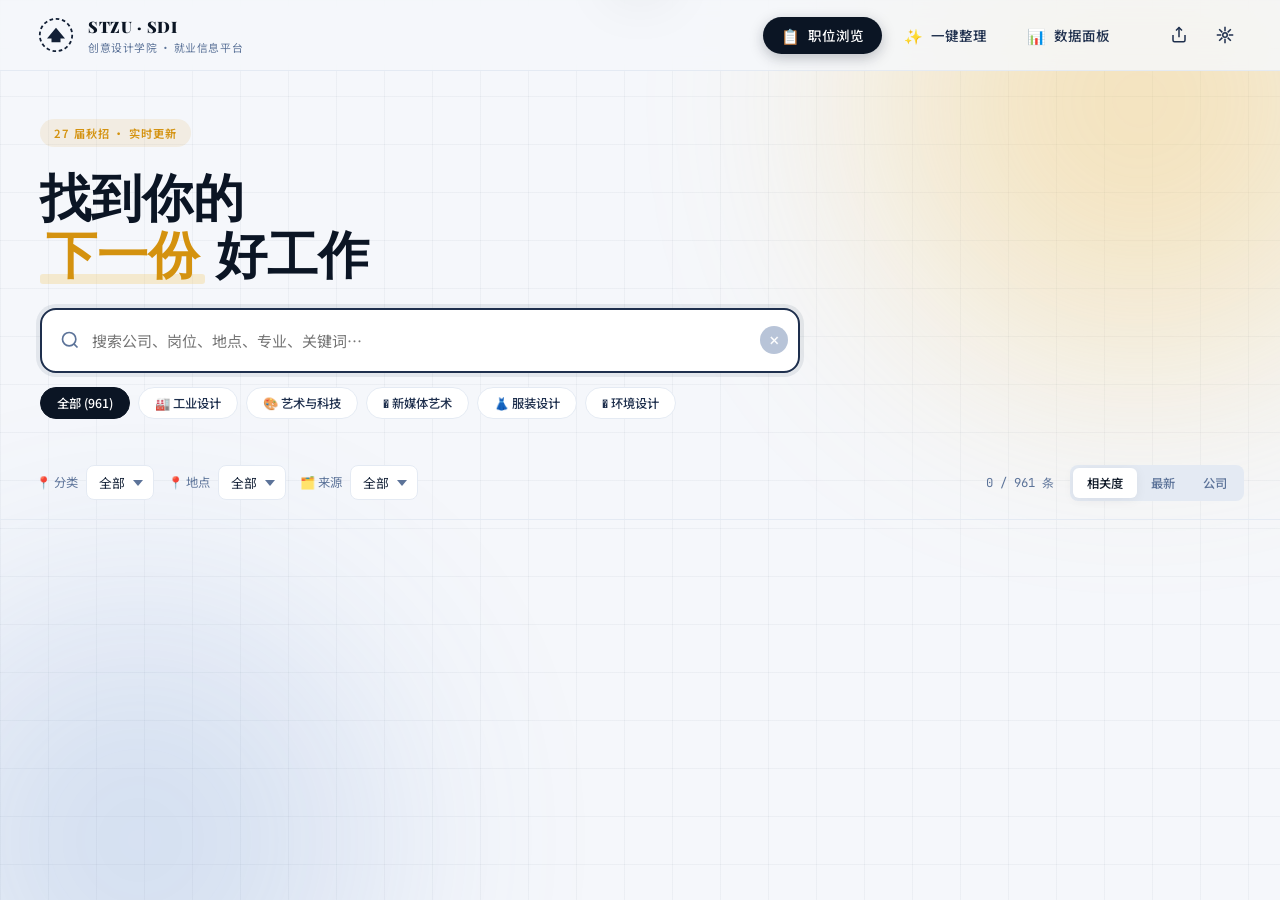
==== index.html @ 51678419 "Deploy student version" ====
<!DOCTYPE html>
<html lang="zh-CN">
<head>
  <meta charset="UTF-8" />
  <meta name="viewport" content="width=device-width, initial-scale=1.0" />
  <title>STZU-SDI 就业信息平台 - 同学版</title>
  <link rel="preconnect" href="https://fonts.googleapis.com">
  <link rel="preconnect" href="https://fonts.gstatic.com" crossorigin>
  <link href="https://fonts.googleapis.com/css2?family=Noto+Sans+SC:wght@300;400;500;700;900&family=JetBrains+Mono:wght@400;600&family=Playfair+Display:wght@700;900&display=swap" rel="stylesheet">
  <style>/* ============================================================
   STZU-SDI 就业信息平台
   Aesthetic: Academic Deep Blue + Amber Accent · Editorial Grid
   ============================================================ */

:root {
  /* 主色板 */
  --ink-900: #0B1524;     /* 深夜蓝 */
  --ink-800: #132036;
  --ink-700: #1E2F4D;
  --ink-600: #2A4066;
  --ink-400: #5C7399;
  --ink-300: #8A9BB8;
  --ink-200: #B8C4D8;
  --ink-100: #E4EAF3;
  --paper: #F5F7FB;       /* 底纸 */
  --paper-2: #FFFFFF;
  --amber-500: #D4920F;   /* 琥珀金 */
  --amber-400: #E5A41C;
  --amber-300: #F2BE4A;
  --amber-bg: rgba(212, 146, 15, 0.1);
  --accent-green: #2F8F5E;
  --accent-pink: #C95C7A;
  --accent-blue: #3D72C4;
  --danger: #C0392B;

  /* 功能色 */
  --text: var(--ink-900);
  --text-2: var(--ink-700);
  --text-3: var(--ink-400);
  --border: var(--ink-100);
  --shadow-soft: 0 2px 12px rgba(11, 21, 36, 0.06);
  --shadow-md: 0 8px 30px rgba(11, 21, 36, 0.12);
  --shadow-lg: 0 20px 60px rgba(11, 21, 36, 0.18);
  --radius-sm: 6px;
  --radius: 10px;
  --radius-lg: 16px;

  /* 字体 */
  --font-display: 'Playfair Display', 'Noto Serif SC', serif;
  --font-body: 'Noto Sans SC', -apple-system, 'PingFang SC', sans-serif;
  --font-mono: 'JetBrains Mono', 'SF Mono', Consolas, monospace;

  --ease: cubic-bezier(0.22, 1, 0.36, 1);
}

* { box-sizing: border-box; margin: 0; padding: 0; }

html { font-size: 15px; }
body {
  font-family: var(--font-body);
  color: var(--text);
  background: var(--paper);
  line-height: 1.6;
  -webkit-font-smoothing: antialiased;
  min-height: 100vh;
  overflow-x: hidden;
}

a { color: var(--accent-blue); text-decoration: none; }
a:hover { text-decoration: underline; }
button { font-family: inherit; cursor: pointer; border: none; background: none; color: inherit; }
input, select, textarea { font-family: inherit; font-size: inherit; outline: none; }

/* ========== 背景装饰 ========== */
.bg-decor {
  position: fixed; inset: 0; z-index: -1; pointer-events: none;
  overflow: hidden;
}
.bg-grid {
  position: absolute; inset: 0;
  background-image:
    linear-gradient(rgba(20, 40, 70, 0.04) 1px, transparent 1px),
    linear-gradient(90deg, rgba(20, 40, 70, 0.04) 1px, transparent 1px);
  background-size: 48px 48px;
}
.bg-glow {
  position: absolute; border-radius: 50%; filter: blur(120px); opacity: 0.35;
}
.glow-1 { width: 520px; height: 520px; background: var(--amber-300); top: -160px; right: -120px; }
.glow-2 { width: 480px; height: 480px; background: var(--accent-blue); bottom: -180px; left: -100px; opacity: 0.18; }

/* ========== 顶栏 ========== */
.topbar {
  position: sticky; top: 0; z-index: 40;
  display: flex; align-items: center; gap: 32px;
  padding: 14px 36px;
  background: rgba(245, 247, 251, 0.85);
  backdrop-filter: blur(14px) saturate(1.3);
  -webkit-backdrop-filter: blur(14px) saturate(1.3);
  border-bottom: 1px solid var(--border);
}
.brand { display: flex; align-items: center; gap: 12px; }
.brand-mark {
  width: 40px; height: 40px;
  display: grid; place-items: center;
  color: var(--ink-800);
}
.brand-title {
  font-family: var(--font-display);
  font-size: 1.05rem; font-weight: 900; letter-spacing: 0.5px;
  color: var(--ink-900);
}
.brand-sub {
  font-size: 0.72rem; font-weight: 400; color: var(--ink-400);
  letter-spacing: 0.05em;
}
.tabs { display: flex; gap: 4px; margin-left: auto; }
.tab {
  display: flex; align-items: center; gap: 8px;
  padding: 8px 18px; border-radius: 100px;
  font-size: 0.9rem; font-weight: 500; color: var(--ink-700);
  transition: all 0.2s var(--ease);
}
.tab:hover { background: rgba(20, 40, 70, 0.06); color: var(--ink-900); }
.tab.active {
  background: var(--ink-900); color: #fff;
  box-shadow: 0 4px 14px rgba(11, 21, 36, 0.25);
}
.tab-ico { font-size: 1rem; }

.topbar-right { display: flex; gap: 8px; }
.icon-btn {
  width: 38px; height: 38px; display: grid; place-items: center;
  border-radius: 10px; color: var(--ink-700);
  transition: all 0.2s var(--ease);
}
.icon-btn:hover { background: rgba(20, 40, 70, 0.08); color: var(--ink-900); }

/* ========== Views ========== */
.view { display: none; animation: fadeIn 0.4s var(--ease); }
.view.active { display: block; }
@keyframes fadeIn { from { opacity: 0; transform: translateY(8px); } to { opacity: 1; transform: none; } }

/* ========== Hero ========== */
.hero { padding: 48px 36px 28px; }
.hero-inner { max-width: 1200px; margin: 0 auto; }
.hero-tag {
  display: inline-block; padding: 5px 14px;
  background: var(--amber-bg); color: var(--amber-500);
  border-radius: 100px; font-size: 0.75rem; font-weight: 600;
  letter-spacing: 0.08em; text-transform: uppercase;
  margin-bottom: 20px;
}
.hero-title {
  font-family: var(--font-display);
  font-size: clamp(2rem, 5vw, 3.4rem);
  font-weight: 900; line-height: 1.1;
  color: var(--ink-900);
  margin-bottom: 28px;
}
.hero-accent {
  color: var(--amber-500);
  position: relative;
  padding: 0 6px;
}
.hero-accent::after {
  content: ''; position: absolute; left: 0; right: 0; bottom: 2px; height: 10px;
  background: var(--amber-300); opacity: 0.25; z-index: -1; border-radius: 3px;
}

/* 搜索框 */
.search-box { max-width: 760px; }
.search-input {
  display: flex; align-items: center; gap: 12px;
  background: #fff; border: 2px solid var(--border);
  border-radius: var(--radius-lg);
  padding: 6px 10px 6px 18px;
  box-shadow: var(--shadow-soft);
  transition: border-color 0.2s var(--ease), box-shadow 0.2s var(--ease);
}
.search-input:focus-within {
  border-color: var(--ink-700);
  box-shadow: 0 0 0 4px rgba(20, 40, 70, 0.08);
}
.search-input input {
  flex: 1; border: none; padding: 14px 0;
  font-size: 1rem; background: transparent;
}
.search-ico { color: var(--ink-400); flex-shrink: 0; }
.search-clear {
  width: 28px; height: 28px; border-radius: 50%;
  background: var(--ink-200); color: #fff;
  display: grid; place-items: center; font-size: 0.75rem;
  transition: background 0.2s;
}
.search-clear:hover { background: var(--ink-400); }

.chips { display: flex; flex-wrap: wrap; gap: 8px; margin-top: 14px; }
.chip {
  padding: 6px 16px; border-radius: 100px;
  background: #fff; border: 1px solid var(--border);
  font-size: 0.82rem; color: var(--ink-700); font-weight: 500;
  transition: all 0.2s var(--ease);
}
.chip:hover { border-color: var(--ink-400); color: var(--ink-900); }
.chip.active {
  background: var(--ink-900); color: #fff; border-color: var(--ink-900);
}

/* ========== Toolbar ========== */
.toolbar {
  display: flex; align-items: center; gap: 24px;
  padding: 18px 36px;
  max-width: 1400px; margin: 0 auto;
  border-bottom: 1px solid var(--border);
}
.filters { display: flex; gap: 14px; flex-wrap: wrap; }
.filter-item { display: flex; align-items: center; gap: 8px; }
.filter-label { font-size: 0.82rem; color: var(--ink-400); }
.filter-item select {
  padding: 7px 28px 7px 12px;
  border: 1px solid var(--border); border-radius: 8px;
  background: #fff; font-size: 0.85rem; color: var(--ink-800);
  appearance: none; -webkit-appearance: none;
  background-image: url("data:image/svg+xml;charset=UTF-8,%3csvg xmlns='http://www.w3.org/2000/svg' width='10' height='6'%3e%3cpath d='M0 0l5 6 5-6z' fill='%235C7399'/%3e%3c/svg%3e");
  background-repeat: no-repeat; background-position: right 10px center;
}
.toolbar-right { display: flex; align-items: center; gap: 16px; margin-left: auto; }
.result-meta { font-size: 0.82rem; color: var(--ink-400); font-family: var(--font-mono); }
.sort-group { display: flex; background: var(--ink-100); border-radius: 8px; padding: 3px; }
.sort-btn {
  padding: 6px 14px; border-radius: 6px;
  font-size: 0.82rem; color: var(--ink-400);
  font-weight: 500; transition: all 0.2s;
}
.sort-btn.active { background: #fff; color: var(--ink-900); box-shadow: var(--shadow-soft); }
.btn-add {
  padding: 8px 18px; border-radius: 8px;
  background: var(--ink-900); color: #fff; font-size: 0.85rem; font-weight: 600;
  transition: transform 0.2s, box-shadow 0.2s;
}
.btn-add:hover { transform: translateY(-1px); box-shadow: 0 6px 16px rgba(11, 21, 36, 0.25); }

/* ========== Job List ========== */
.list-wrap {
  max-width: 1400px; margin: 0 auto;
  padding: 16px 36px 60px;
}

.job-grid {
  display: grid; gap: 14px;
}

.job-card {
  background: #fff; border: 1px solid var(--border);
  border-radius: var(--radius);
  padding: 20px 22px;
  transition: all 0.25s var(--ease);
  position: relative; overflow: hidden;
  cursor: pointer;
}
.job-card:hover {
  transform: translateY(-2px);
  border-color: var(--ink-700);
  box-shadow: var(--shadow-md);
}
.job-card.highlight {
  background: linear-gradient(120deg, var(--amber-bg) 0%, #fff 40%);
}
.job-card::before {
  content: ''; position: absolute; left: 0; top: 0; bottom: 0; width: 4px;
  background: var(--ink-900); transform: scaleY(0);
  transition: transform 0.25s var(--ease);
}
.job-card:hover::before { transform: scaleY(1); }

.job-head {
  display: flex; align-items: flex-start; gap: 14px;
  margin-bottom: 10px;
}
.job-company {
  font-family: var(--font-display); font-size: 1.1rem; font-weight: 700;
  color: var(--ink-900); line-height: 1.25;
}
.job-salary {
  margin-left: auto; flex-shrink: 0;
  font-family: var(--font-mono); font-size: 0.85rem; font-weight: 600;
  color: var(--amber-500); white-space: nowrap;
}
.job-tags {
  display: flex; flex-wrap: wrap; gap: 6px;
}
.tag {
  font-size: 0.72rem; font-weight: 500;
  padding: 3px 10px; border-radius: 100px;
  background: var(--ink-100); color: var(--ink-600);
  letter-spacing: 0.02em;
}
.tag.cat { background: var(--amber-bg); color: var(--amber-500); }
.tag.loc { background: rgba(61, 114, 196, 0.1); color: var(--accent-blue); }
.tag.src { background: rgba(47, 143, 94, 0.1); color: var(--accent-green); }
.tag.urgent { background: rgba(192, 57, 43, 0.1); color: var(--danger); }
.tag.major { background: #fff; color: var(--amber-500); border: 1px dashed var(--amber-500); font-weight: 600; }

.job-meta {
  margin-top: 12px; padding-top: 12px;
  border-top: 1px dashed var(--border);
  display: flex; gap: 16px; flex-wrap: wrap;
  font-size: 0.78rem; color: var(--ink-400);
}
.job-meta span { display: flex; align-items: center; gap: 4px; }
.job-summary {
  margin-top: 10px;
  font-size: 0.85rem; color: var(--ink-700);
  display: -webkit-box; -webkit-line-clamp: 2; -webkit-box-orient: vertical;
  overflow: hidden;
}

/* 空状态 */
.empty {
  text-align: center; padding: 80px 20px;
  color: var(--ink-400);
}
.empty-ico { font-size: 3rem; margin-bottom: 16px; }
.empty h3 { color: var(--ink-700); margin-bottom: 8px; font-weight: 600; }

/* ========== Detail Modal（居中大弹窗） ========== */
.drawer { position: fixed; inset: 0; z-index: 60; display: none; align-items: center; justify-content: center; padding: 3vh 3vw; }
.drawer.open { display: flex; animation: fadeIn 0.2s var(--ease); }
.drawer-backdrop {
  position: absolute; inset: 0;
  background: rgba(11, 21, 36, 0.5);
  backdrop-filter: blur(5px);
}
.drawer-panel {
  position: relative;
  width: min(880px, 94vw); max-height: 88vh;
  background: #fff; border-radius: 20px;
  box-shadow: 0 30px 80px rgba(11, 21, 36, 0.35);
  display: flex; flex-direction: column; overflow: hidden;
  animation: popIn 0.28s var(--ease);
}
@keyframes popIn { from { opacity: 0; transform: translateY(16px) scale(0.97); } to { opacity: 1; transform: none; } }
.drawer-close {
  position: absolute; top: 14px; right: 14px; z-index: 5;
  width: 36px; height: 36px; border-radius: 50%;
  background: var(--ink-100); color: var(--ink-700);
  display: grid; place-items: center;
  transition: all 0.2s var(--ease);
}
.drawer-close:hover { background: var(--ink-200); color: var(--ink-900); transform: rotate(90deg); }

#detailContent { flex: 1; overflow-y: auto; padding: 36px 48px 40px; }
.detail-company {
  font-family: var(--font-display); font-size: 2rem; font-weight: 900;
  color: var(--ink-900); margin-bottom: 4px; line-height: 1.2;
}
.detail-position { font-size: 1.15rem; color: var(--ink-700); margin-bottom: 20px; font-weight: 500; }
.detail-badges { display: flex; flex-wrap: wrap; gap: 6px; margin-bottom: 28px; }
.detail-grid { display: grid; grid-template-columns: 1fr 1fr; gap: 0 40px; }
.detail-section { margin-bottom: 22px; }
.detail-section.wide { grid-column: 1 / -1; }
.detail-section h4 {
  font-size: 0.72rem; font-weight: 600; color: var(--ink-400);
  text-transform: uppercase; letter-spacing: 0.1em;
  margin-bottom: 8px; padding-bottom: 4px;
  border-bottom: 1px solid var(--border);
}
.detail-section p, .detail-section li {
  font-size: 0.92rem; color: var(--ink-800); line-height: 1.7;
}
.detail-section ul { padding-left: 18px; }
.detail-link {
  display: block; padding: 12px 16px;
  background: var(--amber-bg); color: var(--amber-500);
  border-radius: 8px; font-family: var(--font-mono); font-size: 0.82rem;
  word-break: break-all;
}
.detail-link:hover { text-decoration: none; }

/* ========== Classify View ========== */
.classify-layout {
  max-width: 1400px; margin: 0 auto;
  padding: 48px 36px 60px;
  display: grid; grid-template-columns: 1fr 1fr; gap: 40px;
}
.section-head { margin-bottom: 28px; }
.section-head h2 {
  font-family: var(--font-display); font-size: 1.6rem; font-weight: 900;
  color: var(--ink-900); margin-bottom: 6px;
}
.section-head p { font-size: 0.88rem; color: var(--ink-400); }

/* 拖拽区 */
.dropzone {
  border: 2px dashed var(--ink-200);
  border-radius: var(--radius-lg);
  padding: 48px 32px; text-align: center;
  background: #fff;
  transition: all 0.25s var(--ease);
  margin-bottom: 28px;
}
.dropzone.dragover {
  border-color: var(--amber-500); background: var(--amber-bg);
  transform: scale(1.01);
}
.dz-anim { position: relative; width: 80px; height: 80px; margin: 0 auto 16px; }
.dz-icon {
  position: absolute; inset: 0; display: grid; place-items: center;
  font-size: 2.2rem; z-index: 1;
}
.dz-ring {
  position: absolute; inset: 0; border: 3px solid var(--amber-400);
  border-radius: 50%;
  animation: ringFloat 2.5s ease-in-out infinite;
}
@keyframes ringFloat {
  0%, 100% { transform: scale(1); opacity: 0.8; }
  50% { transform: scale(1.2); opacity: 0.3; }
}
.dropzone h3 { color: var(--ink-900); font-size: 1.05rem; margin-bottom: 6px; }
.dz-sub { font-size: 0.82rem; color: var(--ink-400); margin-bottom: 18px; }
.dz-btn {
  padding: 10px 24px; border-radius: 100px;
  background: var(--ink-900); color: #fff; font-size: 0.88rem; font-weight: 600;
  transition: transform 0.2s;
}
.dz-btn:hover { transform: translateY(-1px); }

/* 粘贴区 */
.paste-block { background: #fff; border: 1px solid var(--border); border-radius: var(--radius); padding: 20px; }
.paste-head { display: flex; align-items: center; margin-bottom: 10px; }
.paste-title { font-weight: 600; color: var(--ink-900); font-size: 0.95rem; }
.paste-clear { margin-left: auto; font-size: 0.78rem; color: var(--ink-400); }
.paste-clear:hover { color: var(--ink-900); }
#pasteArea {
  width: 100%; min-height: 160px; resize: vertical;
  padding: 14px; border: 1px solid var(--border); border-radius: 8px;
  font-size: 0.88rem; line-height: 1.7; color: var(--ink-800);
  transition: border-color 0.2s;
}
#pasteArea:focus { border-color: var(--ink-700); }
.btn-big { width: 100%; margin-top: 14px; padding: 14px; font-size: 1rem; }

/* 结果面板 */
.result-panel {
  background: #fff; border: 1px solid var(--border); border-radius: var(--radius);
  padding: 24px; min-height: 500px;
}
.result-empty { text-align: center; padding: 80px 20px; color: var(--ink-400); }
.result-empty-ico { font-size: 2.8rem; margin-bottom: 12px; opacity: 0.4; }
.result-item {
  padding: 16px; border: 1px solid var(--border); border-radius: 8px;
  margin-bottom: 10px;
  animation: slideUp 0.3s var(--ease);
}
@keyframes slideUp { from { opacity: 0; transform: translateY(10px); } to { opacity: 1; transform: none; } }
.result-item h4 { font-size: 1rem; color: var(--ink-900); margin-bottom: 6px; }
.result-item .tag-row { margin-bottom: 8px; }
.result-item p { font-size: 0.82rem; color: var(--ink-400); line-height: 1.6; }
.result-item .ri-actions { display: flex; gap: 8px; margin-top: 12px; }
.ri-btn { padding: 5px 12px; border-radius: 6px; font-size: 0.75rem; background: var(--ink-100); color: var(--ink-700); }
.ri-btn:hover { background: var(--ink-200); }
.ri-btn.del { background: rgba(192, 57, 43, 0.08); color: var(--danger); }

/* 结果条目：可展开的预览 + 编辑 */
.ri-head { display: flex; align-items: flex-start; gap: 10px; cursor: pointer; }
.ri-main { flex: 1; min-width: 0; }
.ri-head h4 { transition: color 0.2s; }
.result-item:hover .ri-head h4 { color: var(--amber-500); }
.ri-chevron {
  flex-shrink: 0; margin-top: 4px;
  color: var(--ink-400); font-size: 0.95rem;
  transition: transform 0.25s var(--ease), color 0.2s;
}
.result-item.expanded .ri-chevron { transform: rotate(90deg); color: var(--amber-500); }
.ri-edit {
  margin-top: 12px; padding: 14px;
  background: var(--paper); border: 1px solid var(--border); border-radius: 8px;
  animation: slideUp 0.25s var(--ease);
}
.ri-form { display: grid; grid-template-columns: 1fr 1fr; gap: 10px; }
.ri-form label {
  display: flex; flex-direction: column; gap: 4px;
  font-size: 0.72rem; font-weight: 500; color: var(--ink-400);
}
.ri-form label.full { grid-column: 1 / -1; }
.ri-form input, .ri-form textarea {
  padding: 8px 10px; border: 1px solid var(--border); border-radius: 6px;
  font-size: 0.85rem; color: var(--ink-900); background: #fff;
  transition: border-color 0.2s;
}
.ri-form input:focus, .ri-form textarea:focus { border-color: var(--ink-700); }
.result-item.accepted { opacity: 0.4; pointer-events: none; filter: grayscale(1); }
.ri-btn-done { background: rgba(47, 143, 94, 0.15) !important; color: var(--accent-green) !important; font-weight: 600; }
.result-footer { margin-top: 14px; display: flex; gap: 10px; }
.result-summary {
  padding: 14px; border-radius: 8px; margin-bottom: 16px;
  background: var(--amber-bg); color: var(--amber-500); font-weight: 600;
  font-size: 0.9rem;
}

/* ========== Stats View ========== */
.stats-grid {
  max-width: 1400px; margin: 0 auto; padding: 48px 36px 28px;
  display: grid; grid-template-columns: repeat(4, 1fr); gap: 18px;
}
.stat-tile {
  background: #fff; border-radius: var(--radius); padding: 28px;
  position: relative; overflow: hidden;
  border-top: 4px solid var(--ink-900);
}
.stat-num {
  font-family: var(--font-display); font-size: 3rem; font-weight: 900;
  line-height: 1; color: var(--ink-900);
}
.stat-desc { margin-top: 6px; font-size: 0.85rem; color: var(--ink-400); }
.stat-tile.accent-amber { border-top-color: var(--amber-500); }
.stat-tile.accent-amber .stat-num { color: var(--amber-500); }
.stat-tile.accent-blue { border-top-color: var(--accent-blue); }
.stat-tile.accent-blue .stat-num { color: var(--accent-blue); }
.stat-tile.accent-green { border-top-color: var(--accent-green); }
.stat-tile.accent-green .stat-num { color: var(--accent-green); }
.stat-tile.accent-pink { border-top-color: var(--accent-pink); }
.stat-tile.accent-pink .stat-num { color: var(--accent-pink); }

.charts-grid {
  max-width: 1400px; margin: 0 auto; padding: 0 36px 60px;
  display: grid; grid-template-columns: 1fr 1fr; gap: 18px;
}
.charts-grid .chart-full { grid-column: 1 / -1; }
.chart-card {
  background: #fff; border-radius: var(--radius); padding: 24px;
  border: 1px solid var(--border);
}
.chart-card h3 { font-size: 0.95rem; font-weight: 600; color: var(--ink-900); margin-bottom: 18px; }

/* 垂直柱状图 (CSS) */
.chart-bar-vertical { display: flex; flex-direction: column; gap: 10px; }
.bar-row { display: grid; grid-template-columns: 90px 1fr 44px; gap: 10px; align-items: center; }
.bar-label { font-size: 0.8rem; color: var(--ink-700); text-align: right; font-weight: 500; }
.bar-track { height: 18px; background: var(--ink-100); border-radius: 4px; overflow: hidden; }
.bar-fill { height: 100%; background: linear-gradient(90deg, var(--ink-700), var(--ink-900)); border-radius: 4px; animation: barFill 0.8s var(--ease); }
.bar-fill.amber { background: linear-gradient(90deg, var(--amber-400), var(--amber-500)); }
.bar-val { font-family: var(--font-mono); font-size: 0.78rem; color: var(--ink-400); }
@keyframes barFill { from { width: 0; } }

/* Source 横向堆叠条 */
.chart-source-bar { display: flex; height: 32px; border-radius: 6px; overflow: hidden; background: var(--ink-100); margin-bottom: 14px; }
.source-seg { display: flex; align-items: center; justify-content: center; font-size: 0.75rem; font-weight: 600; color: #fff; min-width: 0; overflow: hidden; white-space: nowrap; }
.source-legend { display: flex; flex-wrap: wrap; gap: 14px; }
.source-legend-item { display: flex; align-items: center; gap: 6px; font-size: 0.8rem; color: var(--ink-700); }
.source-dot { width: 10px; height: 10px; border-radius: 3px; }

/* ========== Modal ========== */
.modal { position: fixed; inset: 0; z-index: 70; display: none; }
.modal.open { display: block; }
.modal-backdrop {
  position: absolute; inset: 0;
  background: rgba(11, 21, 36, 0.45); backdrop-filter: blur(4px);
  animation: fadeIn 0.2s;
}
.modal-panel {
  position: absolute; top: 50%; left: 50%;
  transform: translate(-50%, -50%);
  background: #fff; border-radius: var(--radius-lg);
  padding: 32px 36px; min-width: 440px; max-width: 580px; width: 92%;
  max-height: 85vh; overflow-y: auto;
  box-shadow: var(--shadow-lg);
  animation: modalIn 0.25s var(--ease);
}
@keyframes modalIn { from { opacity: 0; transform: translate(-50%, -48%) scale(0.97); } to { opacity: 1; transform: translate(-50%, -50%) scale(1); } }
.modal h3 { font-family: var(--font-display); font-size: 1.3rem; font-weight: 900; color: var(--ink-900); margin-bottom: 8px; }
.modal-desc { font-size: 0.85rem; color: var(--ink-400); margin-bottom: 20px; }
.modal-actions { display: flex; justify-content: flex-end; gap: 10px; margin-top: 22px; }

/* 表单 */
.form-grid { display: grid; grid-template-columns: 1fr 1fr; gap: 14px; }
.form-grid label { display: flex; flex-direction: column; gap: 5px; font-size: 0.82rem; color: var(--ink-400); }
.form-grid label.span-2 { grid-column: 1 / -1; }
.form-grid input, .form-grid textarea {
  padding: 10px 12px; border: 1px solid var(--border); border-radius: 8px;
  font-size: 0.9rem; color: var(--ink-900);
  transition: border-color 0.2s;
}
.form-grid input:focus, .form-grid textarea:focus { border-color: var(--ink-700); }

/* 分享区 */
.share-block { margin-bottom: 20px; }
.share-block label { font-size: 0.78rem; font-weight: 600; color: var(--ink-400); text-transform: uppercase; letter-spacing: 0.08em; margin-bottom: 8px; display: block; }
.share-row { display: flex; gap: 10px; }
.share-row input {
  flex: 1; padding: 10px 14px;
  background: var(--ink-100); border: 1px solid var(--border); border-radius: 8px;
  font-family: var(--font-mono); font-size: 0.82rem; color: var(--ink-700);
}

.export-grid { display: grid; grid-template-columns: repeat(3, 1fr); gap: 10px; }
.btn-export {
  padding: 18px 14px; border-radius: 10px;
  background: var(--paper); border: 1px solid var(--border);
  text-align: center; transition: all 0.2s;
}
.btn-export:hover { border-color: var(--ink-700); background: var(--ink-100); transform: translateY(-1px); }
.exp-ico { font-size: 1.5rem; margin-bottom: 6px; }
.exp-title { font-size: 0.88rem; font-weight: 600; color: var(--ink-900); }
.exp-sub { font-size: 0.72rem; color: var(--ink-400); margin-top: 2px; }

/* ========== Buttons ========== */
.btn-primary {
  padding: 10px 22px; border-radius: 8px;
  background: var(--ink-900); color: #fff; font-size: 0.88rem; font-weight: 600;
  transition: all 0.2s var(--ease);
}
.btn-primary:hover { transform: translateY(-1px); box-shadow: 0 6px 16px rgba(11, 21, 36, 0.25); }
.btn-ghost {
  padding: 10px 22px; border-radius: 8px;
  background: transparent; color: var(--ink-700); font-size: 0.88rem; font-weight: 500;
  border: 1px solid var(--border);
}
.btn-ghost:hover { background: var(--ink-100); }

/* ========== Toast ========== */
.toast {
  position: fixed; top: 24px; left: 50%;
  transform: translateX(-50%) translateY(-80px);
  background: var(--ink-900); color: #fff;
  padding: 12px 24px; border-radius: 100px;
  font-size: 0.85rem; font-weight: 500;
  box-shadow: var(--shadow-lg); z-index: 999;
  transition: transform 0.3s var(--ease);
}
.toast.show { transform: translateX(-50%) translateY(0); }
.toast.success { background: var(--accent-green); }
.toast.error { background: var(--danger); }

/* ========== 响应式 ========== */
@media (max-width: 900px) {
  .topbar { padding: 10px 18px; gap: 16px; }
  .tabs .tab span:not(.tab-ico) { display: none; }
  .hero { padding: 32px 18px 20px; }
  .toolbar { padding: 14px 18px; flex-wrap: wrap; gap: 12px; }
  .toolbar-right { margin-left: 0; width: 100%; justify-content: space-between; }
  .list-wrap { padding: 10px 18px 40px; }
  .classify-layout { grid-template-columns: 1fr; padding: 32px 18px; }
  .stats-grid { grid-template-columns: repeat(2, 1fr); padding: 32px 18px 20px; }
  .charts-grid { grid-template-columns: 1fr; padding: 0 18px 40px; }
  .drawer { padding: 0; }
  .drawer-panel { width: 100%; max-height: 100vh; border-radius: 0; }
  #detailContent { padding: 28px 22px 32px; }
  .detail-grid { grid-template-columns: 1fr; }
  .form-grid { grid-template-columns: 1fr; }
  .export-grid { grid-template-columns: 1fr 1fr; }
}

/* 打印友好 */
@media print {
  .topbar, .toolbar-right, .hero, .tabs { display: none; }
  body { background: #fff; }
  .job-card { break-inside: avoid; box-shadow: none; border: 1px solid #ddd; }
}
</style>
</head>
<body>

<!-- ===== 背景装饰 ===== -->
<div class="bg-decor">
  <div class="bg-grid"></div>
  <div class="bg-glow glow-1"></div>
  <div class="bg-glow glow-2"></div>
</div>

<!-- ===== 顶部 ===== -->
<header class="topbar">
  <div class="brand">
    <div class="brand-mark">
      <svg viewBox="0 0 40 40" width="36" height="36">
        <circle cx="20" cy="20" r="18" fill="none" stroke="currentColor" stroke-width="2" stroke-dasharray="4 3"/>
        <path d="M10 24 L20 12 L30 24 L25 24 L25 28 L15 28 L15 24 Z" fill="currentColor"/>
      </svg>
    </div>
    <div class="brand-text">
      <div class="brand-title">STZU · SDI</div>
      <div class="brand-sub">创意设计学院 · 就业信息平台</div>
    </div>
  </div>
  <nav class="tabs">
    <button class="tab active" data-tab="browse">
      <span class="tab-ico">📋</span><span>职位浏览</span>
    </button>
    <button class="tab" data-tab="classify" hidden>
      <span class="tab-ico">✨</span><span>一键整理</span>
    </button>
    <button class="tab" data-tab="stats">
      <span class="tab-ico">📊</span><span>数据面板</span>
    </button>
  </nav>
  <div class="topbar-right">
    <button class="icon-btn" id="shareBtn" title="分享 / 导出">
      <svg viewBox="0 0 24 24" width="18" height="18" fill="none" stroke="currentColor" stroke-width="2">
        <path d="M4 12v7a2 2 0 002 2h12a2 2 0 002-2v-7"/>
        <polyline points="16 6 12 2 8 6"/>
        <line x1="12" y1="2" x2="12" y2="15"/>
      </svg>
    </button>
    <button class="icon-btn" id="aiBtn" title="AI 设置 (可选)" hidden>
      <svg viewBox="0 0 24 24" width="18" height="18" fill="none" stroke="currentColor" stroke-width="2">
        <circle cx="12" cy="12" r="3"/><path d="M12 1v6M12 17v6M4.22 4.22l4.24 4.24M15.54 15.54l4.24 4.24M1 12h6M17 12h6M4.22 19.78l4.24-4.24M15.54 8.46l4.24-4.24"/>
      </svg>
    </button>
  </div>
</header>

<!-- ===== 主视图：浏览 ===== -->
<section class="view active" id="tab-browse">
  <!-- Hero + 搜索 -->
  <div class="hero">
    <div class="hero-inner">
      <div class="hero-tag">27 届秋招 · 实时更新</div>
      <h1 class="hero-title">
        找到你的<br>
        <span class="hero-accent">下一份</span> 好工作
      </h1>
      <div class="search-box">
        <div class="search-input">
          <svg class="search-ico" viewBox="0 0 24 24" width="20" height="20" fill="none" stroke="currentColor" stroke-width="2">
            <circle cx="11" cy="11" r="8"/>
            <line x1="21" y1="21" x2="16.65" y2="16.65"/>
          </svg>
          <input type="text" id="search" placeholder="搜索公司、岗位、地点、专业、关键词…" autofocus />
          <button class="search-clear" id="searchClear" hidden>✕</button>
        </div>
        <div class="chips">
          <button class="chip active" data-channel="">全部 (961)</button>
          <button class="chip" data-channel="industrial">🏭 工业设计</button>
          <button class="chip" data-channel="artstech">🎨 艺术与科技</button>
          <button class="chip" data-channel="newmedia">� 新媒体艺术</button>
          <button class="chip" data-channel="fashion">👗 服装设计</button>
          <button class="chip" data-channel="env">� 环境设计</button>
        </div>
      </div>
    </div>
  </div>

  <!-- 工具栏 -->
  <div class="toolbar">
    <div class="filters">
      <div class="filter-item">
        <span class="filter-label">📍 分类</span>
        <select id="filterCategory"><option value="">全部</option></select>
      </div>
      <div class="filter-item">
        <span class="filter-label">📍 地点</span>
        <select id="filterLocation"><option value="">全部</option></select>
      </div>
      <div class="filter-item">
        <span class="filter-label">🗂️ 来源</span>
        <select id="filterSource"><option value="">全部</option></select>
      </div>
    </div>
    <div class="toolbar-right">
      <span class="result-meta"><span id="resultCount">0</span> / <span id="totalCount">961</span> 条</span>
      <div class="sort-group">
        <button class="sort-btn active" data-sort="relevance">相关度</button>
        <button class="sort-btn" data-sort="date">最新</button>
        <button class="sort-btn" data-sort="company">公司</button>
      </div>
      
    </div>
  </div>

  <!-- 列表 -->
  <div class="list-wrap" id="listWrap">
    <!-- 由 JS 渲染 -->
  </div>

  <!-- 空状态 -->
  <div class="empty" id="emptyState" hidden>
    <div class="empty-ico">�</div>
    <h3>没有找到匹配结果</h3>
    <p>换个关键词试试，或<a href="#" id="clearAllFilters">清除全部筛选</a></p>
  </div>
</section>

<!-- ===== 一键整理视图 ===== -->
<section class="view" id="tab-classify">
  <div class="classify-layout">
    <div class="classify-left">
      <div class="section-head">
        <h2>✨ 一键分类整理</h2>
        <p>把招聘网页、文件、文字、图片扔进来，AI 自动识别信息并归档</p>
      </div>

      <!-- 拖拽区 -->
      <div class="dropzone" id="dropzone">
        <div class="dz-inner">
          <div class="dz-anim">
            <div class="dz-ring"></div>
            <div class="dz-icon">📥</div>
          </div>
          <h3>拖拽文件到这里</h3>
          <p class="dz-sub">PDF / Word / Excel / 图片 / 音频，或粘贴链接</p>
          <input type="file" id="dzFileInput" multiple hidden />
          <button class="dz-btn" id="dzPickBtn">选择文件</button>
        </div>
      </div>

      <!-- 文字/链接粘贴 -->
      <div class="paste-block">
        <div class="paste-head">
          <span class="paste-title">📝 或直接粘贴</span>
          <button class="paste-clear" id="pasteClear">清空</button>
        </div>
        <textarea id="pasteArea" placeholder="粘贴网址、招聘启事、公司简介、求职文字...

例：
https://jobs.bytedance.com/xxx
字节跳动招聘：视觉设计师，本科及以上，薪资 25-45K，地点北京/深圳..."></textarea>
        <button class="btn-primary btn-big" id="classifyBtn">🤖 AI 智能识别并整理</button>
      </div>
    </div>

    <div class="classify-right">
      <div class="section-head">
        <h2>📋 整理结果</h2>
        <p>识别成功后确认入库</p>
      </div>
      <div class="result-panel" id="resultPanel">
        <div class="result-empty">
          <div class="result-empty-ico">🕳️</div>
          <p>还没有整理结果</p>
        </div>
      </div>
    </div>
  </div>
</section>

<!-- ===== 统计视图 ===== -->
<section class="view" id="tab-stats">
  <div class="stats-grid">
    <div class="stat-tile accent-amber">
      <div class="stat-num" id="statTotal">—</div>
      <div class="stat-desc">总招聘条目</div>
    </div>
    <div class="stat-tile accent-blue">
      <div class="stat-num" id="statCompanies">—</div>
      <div class="stat-desc">覆盖公司</div>
    </div>
    <div class="stat-tile accent-green">
      <div class="stat-num" id="statLocations">—</div>
      <div class="stat-desc">工作城市</div>
    </div>
    <div class="stat-tile accent-pink">
      <div class="stat-num" id="statSources">—</div>
      <div class="stat-desc">信息来源</div>
    </div>
  </div>

  <div class="charts-grid">
    <div class="chart-card">
      <h3>📍 热门城市 Top 12</h3>
      <div class="chart-bar-vertical" id="chartLocations"></div>
    </div>
    <div class="chart-card">
      <h3>🏷️ 岗位分布</h3>
      <div class="chart-pie" id="chartCategories"></div>
    </div>
    <div class="chart-card chart-full">
      <h3>📈 数据来源占比</h3>
      <div class="chart-source-bar" id="chartSources"></div>
    </div>
  </div>
</section>

<!-- ===== 详情抽屉 ===== -->
<div class="drawer" id="detailDrawer">
  <div class="drawer-backdrop" data-close></div>
  <div class="drawer-panel">
    <button class="drawer-close" data-close>✕</button>
    <div id="detailContent"></div>
  </div>
</div>

<!-- ===== 新增弹窗 ===== -->
<div class="modal" id="addModal">
  <div class="modal-backdrop"></div>
  <div class="modal-panel">
    <h3>➕ 添加招聘信息</h3>
    <form id="addForm">
      <div class="form-grid">
        <label><span>公司名称 *</span><input name="company" required /></label>
        <label><span>岗位 *</span><input name="position" required /></label>
        <label><span>工作地点</span><input name="location" placeholder="深圳 / 杭州 / 远程" /></label>
        <label><span>薪资范围</span><input name="salary" placeholder="如 15-25K" /></label>
        <label><span>分类</span><input name="category" placeholder="设计 / 前端 / 产品" /></label>
        <label><span>发布日期</span><input type="date" name="date" /></label>
        <label class="span-2"><span>投递链接</span><input name="link" placeholder="https://... 或邮箱" /></label>
        <label class="span-2"><span>详情</span><textarea name="details" rows="4" placeholder="招聘要求、截止时间、备注..."></textarea></label>
      </div>
      <div class="modal-actions">
        <button type="button" class="btn-ghost" id="addCancel">取消</button>
        <button type="submit" class="btn-primary">保存入库</button>
      </div>
    </form>
  </div>
</div>

<!-- ===== 分享弹窗 ===== -->
<div class="modal" id="shareModal">
  <div class="modal-backdrop"></div>
  <div class="modal-panel">
    <h3>🔗 分享 & 导出</h3>
    <p class="modal-desc">复制链接分享当前筛选视图，或导出完整数据</p>
    <div class="share-block">
      <label>共享链接</label>
      <div class="share-row">
        <input type="text" id="shareLink" readonly />
        <button class="btn-primary" id="copyLink">复制</button>
      </div>
    </div>
    <div class="share-block">
      <label>导出文件</label>
      <div class="export-grid">
        <button class="btn-export" id="exportCsv">
          <div class="exp-ico">📊</div>
          <div class="exp-title">CSV 表格</div>
          <div class="exp-sub">Excel 可打开</div>
        </button>
        <button class="btn-export" id="exportJson">
          <div class="exp-ico">💾</div>
          <div class="exp-title">JSON 备份</div>
          <div class="exp-sub">完整数据</div>
        </button>
        <button class="btn-export" id="exportFiltered">
          <div class="exp-ico">🎯</div>
          <div class="exp-title">当前筛选</div>
          <div class="exp-sub">仅筛选结果</div>
        </button>
      </div>
    </div>
  </div>
</div>

<!-- Toast -->
<div class="toast" id="toast"></div>

<script>
const EMBEDDED_JOBS = [{"company": "★★★ 即将截止", "position": "群核科技（酷家乐）", "category": "", "location": "设计类（空间设计/电商/行业解决方案方向）、AI产品经理、科研算法", "salary": "2027届+储备实习生", "link": "杭州", "date": "", "details": "", "source": "27届热招速览"}, {"company": "★★★ 即将截止", "position": "百度", "category": "", "location": "视觉设计师、产品体验设计师、运营设计师、交互体验设计师、UI设计师、AIGC视觉", "salary": "2027届", "link": "北京、大连", "date": "", "details": "", "source": "27届热招速览"}, {"company": "★★★ 即将截止", "position": "基准方中建筑设计", "category": "", "location": "建筑设计、景观设计、室内设计、结构设计、给排水设计、电气设计、暖通设计、建筑幕墙设计", "salary": "2027届", "link": "成都、重庆、西安、昆明、郑州、武汉、南宁、济南、兰州、贵阳、太原、青岛、南昌、南京、深圳、沈阳、上海、乌鲁木齐、北京", "date": "", "details": "", "source": "27届热招速览"}, {"company": "★★★ 即将截止", "position": "康冠科技", "category": "", "location": "应届生（产品设计方向）", "salary": "2027届", "link": "深圳龙岗", "date": "", "details": "", "source": "27届热招速览"}, {"company": "★★ 正在热招", "position": "睿联技术（Reolink）", "category": "", "location": "用户体验设计师（智能安防设备方向）", "salary": "2026届/2027届", "link": "深圳、武汉", "date": "", "details": "", "source": "27届热招速览"}, {"company": "★★ 正在热招", "position": "九号公司（Segway-Ninebot）", "category": "", "location": "设计类：工业设计、UI/UX设计、视觉设计", "salary": "2026届/2027届", "link": "北京、常州、上海、深圳、杭州、珠海", "date": "", "details": "", "source": "27届热招速览"}, {"company": "★★ 正在热招", "position": "字节跳动/抖音", "category": "", "location": "AI平台设计师、品牌创意设计师、UX设计师、创意视觉设计师、视觉设计师、TikTok Shop创意视觉设计师等", "salary": "2027届", "link": "北京、上海、深圳、杭州、广州", "date": "", "details": "", "source": "27届热招速览"}, {"company": "★★ 正在热招", "position": "OPPO", "category": "", "location": "交互设计师（ColorOS方向）、UI视觉设计师（软件产品方向）、营销创意设计师、ID设计师", "salary": "2027届", "link": "深圳等", "date": "", "details": "", "source": "27届热招速览"}, {"company": "★★ 正在热招", "position": "腾讯", "category": "", "location": "视觉设计（品牌/界面/动效）、用户体验设计（UX/交互）、多媒体设计（视频/音频）、设计研究、游戏设计（角色/场景/UI）", "salary": "2027届", "link": "深圳、北京、上海、成都、广州", "date": "", "details": "", "source": "27届热招速览"}, {"company": "★★ 正在热招", "position": "小红书", "category": "", "location": "视觉设计师、交互设计师", "salary": "2026届/2027届", "link": "北京、上海、深圳、广州、杭州、武汉", "date": "", "details": "", "source": "27届热招速览"}, {"company": "★★ 正在热招", "position": "阿里巴巴（淘天集团）", "category": "", "location": "AIGC设计师、创意设计师、体验设计师、产品体验设计师、互动营销视觉设计师、品牌营销设计师、AI视觉设计师", "salary": "2027届", "link": "杭州、北京、广州、上海", "date": "", "details": "", "source": "27届热招速览"}, {"company": "★★ 正在热招", "position": "小米", "category": "", "location": "系统设计、交互设计、视觉设计师、高级设计师、展陈设计师、手机市场部运营视觉设计", "salary": "2027届", "link": "北京", "date": "", "details": "", "source": "27届热招速览"}, {"company": "★★ 正在热招", "position": "美团", "category": "", "location": "设计类：视觉设计、交互设计、体验设计", "salary": "2027届", "link": "北京、上海、深圳、成都、广州、中国香港等", "date": "", "details": "", "source": "27届热招速览"}, {"company": "★★ 正在热招", "position": "京东", "category": "", "location": "创意设计师、交互设计师、视觉设计师", "salary": "2027届", "link": "北京、上海、天津", "date": "", "details": "", "source": "27届热招速览"}, {"company": "★★ 正在热招", "position": "广东省建筑设计研究院集团", "category": "", "location": "室内设计、环境艺术设计、园林景观、建筑学、城乡规划、视觉传达等", "salary": "2027届", "link": "广州、深圳、东莞、湛江、茂名、清远、汕尾、重庆、长沙、武汉、南宁、海口、西安", "date": "", "details": "", "source": "27届热招速览"}, {"company": "★★ 正在热招", "position": "中建深圳装饰有限公司", "category": "", "location": "“饰范生”设计技术类：室内设计、环境设计、建筑学、城乡规划、城市设计", "salary": "2027届", "link": "深圳、广东省内", "date": "", "details": "", "source": "27届热招速览"}, {"company": "★★ 正在热招", "position": "九阳股份", "category": "", "location": "工业设计师、AI视觉设计师、视觉设计师、视觉设计师（商详方向）", "salary": "2027届", "link": "杭州", "date": "", "details": "", "source": "27届热招速览"}, {"company": "★★ 正在热招", "position": "得物App", "category": "", "location": "视觉设计师（品牌视觉体系、大型营销活动创意视觉、动效）", "salary": "2027届", "link": "上海、杭州、北京、成都、贵阳、咸阳、长沙、广州、武汉、廊坊、沈阳", "date": "", "details": "", "source": "27届热招速览"}, {"company": "★★ 正在热招", "position": "万兴科技", "category": "", "location": "视频设计、动画设计（27届有转正机会）、创意策划专员", "salary": "2027届", "link": "深圳、长沙", "date": "", "details": "", "source": "27届热招速览"}, {"company": "★★ 正在热招", "position": "泡泡玛特", "category": "", "location": "艺术商业化序列（IP创意设计）、创意与内容序列、创意实物制造与交付序列", "salary": "2027届", "link": "北京、深圳等", "date": "", "details": "", "source": "27届热招速览"}, {"company": "★★ 正在热招", "position": "爱奇艺", "category": "", "location": "影视美术、海报视觉、短视频包装、IP插画、虚拟偶像美术；日常实习（产品/设计/内容营销方向）", "salary": "2026届/2027届", "link": "北京、上海、重庆", "date": "", "details": "", "source": "27届热招速览"}, {"company": "★★ 正在热招", "position": "SHEIN", "category": "", "location": "服装设计（女装、童装）、买手（女装/童装/男装/内睡）、商品企划", "salary": "2027届", "link": "深圳南山、广州番禺、肇庆四会、上海、南京", "date": "", "details": "", "source": "27届热招速览"}, {"company": "★★ 正在热招", "position": "全棉时代", "category": "", "location": "设计类：图案设计、服装设计", "salary": "2027届", "link": "深圳龙华、武汉、全国", "date": "", "details": "", "source": "27届热招速览"}, {"company": "★★ 正在热招", "position": "网易游戏（互娱）", "category": "", "location": "游戏艺术类、用户体验及设计类、游戏策划类、技术类等12大类", "salary": "2027届", "link": "广州、杭州、上海、新加坡", "date": "", "details": "", "source": "27届热招速览"}, {"company": "★ 招满为止", "position": "锐捷网络", "category": "", "location": "UI设计师、工业设计师", "salary": "校招", "link": "福州、南京等", "date": "", "details": "", "source": "27届热招速览"}, {"company": "★ 招满为止", "position": "深圳杰恩建筑设计", "category": "", "location": "助理设计师", "salary": "校招", "link": "深圳", "date": "", "details": "", "source": "27届热招速览"}, {"company": "★ 招满为止", "position": "广州珠江装修工程有限公司", "category": "", "location": "室内设计、环境设计、建筑学等相关岗位", "salary": "校招", "link": "广州", "date": "", "details": "", "source": "27届热招速览"}, {"company": "★ 招满为止", "position": "广汽丰田", "category": "", "location": "前瞻研究设计师（研发方向）", "salary": "校招", "link": "广州", "date": "", "details": "", "source": "27届热招速览"}, {"company": "★ 招满为止", "position": "华大智造MGI", "category": "", "location": "工业设计/产品设计师", "salary": "校招", "link": "深圳等", "date": "", "details": "", "source": "27届热招速览"}, {"company": "★ 招满为止", "position": "海尔", "category": "", "location": "工业设计实习生", "salary": "实习", "link": "上海", "date": "", "details": "", "source": "27届热招速览"}, {"company": "★ 招满为止", "position": "悍高集团", "category": "", "location": "平面设计管培生", "salary": "校招", "link": "佛山", "date": "", "details": "", "source": "27届热招速览"}, {"company": "★ 招满为止", "position": "方阅文化", "category": "", "location": "视觉设计", "salary": "校招", "link": "广州等", "date": "", "details": "", "source": "27届热招速览"}, {"company": "★ 招满为止", "position": "立讯技术", "category": "", "location": "视觉设计师", "salary": "校招", "link": "东莞等", "date": "", "details": "", "source": "27届热招速览"}, {"company": "★ 招满为止", "position": "东道品牌创意集团", "category": "", "location": "品牌视觉、展览空间、IP插画、平面、文创设计", "salary": "校招/社招", "link": "北京等", "date": "", "details": "", "source": "27届热招速览"}, {"company": "★ 招满为止", "position": "元隆雅图", "category": "", "location": "3D手办设计、IP文创、产品造型、视觉插画", "salary": "校招/社招", "link": "北京等", "date": "", "details": "", "source": "27届热招速览"}, {"company": "★ 招满为止", "position": "多益网络", "category": "", "location": "视觉设计、原画、特效、视频美术、游戏UI设计师", "salary": "校招/社招", "link": "广州、武汉、杭州", "date": "", "details": "", "source": "27届热招速览"}, {"company": "★ 招满为止", "position": "叠纸游戏", "category": "", "location": "游戏平面设计师-无限暖暖、平面设计实习生", "salary": "2026届/实习", "link": "上海", "date": "", "details": "", "source": "27届热招速览"}, {"company": "★ 招满为止", "position": "FunPlus", "category": "", "location": "UE交互设计师、技术美术工程师、AIGC海外广告创意、平面设计实习生、AI视频设计师等", "salary": "2026届/实习", "link": "北京、成都、杭州", "date": "", "details": "", "source": "27届热招速览"}, {"company": "★ 招满为止", "position": "沐瞳科技", "category": "", "location": "角色原画、3D动画、特效美术、UI美宣、概念设计", "salary": "校招/社招", "link": "上海等", "date": "", "details": "", "source": "27届热招速览"}, {"company": "★ 招满为止", "position": "腾讯音乐娱乐TME", "category": "", "location": "视觉设计、音乐IP插画、短视频美术、内容视觉、3D形象设计", "salary": "校招/社招", "link": "深圳等", "date": "", "details": "", "source": "27届热招速览"}, {"company": "Optiver", "position": "", "category": "计算机", "location": "上海 / 悉尼", "salary": "", "link": "", "date": "2026-09-17 00:00:00", "details": "量化交易与期权做市", "source": "计算机方向岗位"}, {"company": "北微传感", "position": "", "category": "计算机", "location": "北京,无锡,深圳,成都", "salary": "", "link": "", "date": "2026-09-09 00:00:00", "details": "科技", "source": "计算机方向岗位"}, {"company": "中船七二六所", "position": "", "category": "计算机", "location": "上海", "salary": "", "link": "", "date": "2026-09-09 00:00:00", "details": "船舶航运", "source": "计算机方向岗位"}, {"company": "大族智控", "position": "", "category": "计算机", "location": "天津,深圳", "salary": "", "link": "", "date": "2026-09-09 00:00:00", "details": "其他", "source": "计算机方向岗位"}, {"company": "中兵智能创新研究院", "position": "", "category": "计算机", "location": "北京", "salary": "", "link": "", "date": "2026-09-09 00:00:00", "details": "军工航天", "source": "计算机方向岗位"}, {"company": "辰卓科技", "position": "", "category": "计算机", "location": "深圳,上海", "salary": "", "link": "", "date": "2026-09-09 00:00:00", "details": "制造业", "source": "计算机方向岗位"}, {"company": "AlphaGrep", "position": "", "category": "计算机", "location": "上海", "salary": "", "link": "", "date": "2026-09-09 00:00:00", "details": "金融", "source": "计算机方向岗位"}, {"company": "酷睿程", "position": "", "category": "计算机", "location": "北京,上海", "salary": "", "link": "", "date": "2026-09-09 00:00:00", "details": "互联网", "source": "计算机方向岗位"}, {"company": "中元华电", "position": "", "category": "计算机", "location": "武汉", "salary": "", "link": "", "date": "2026-09-09 00:00:00", "details": "其他", "source": "计算机方向岗位"}, {"company": "中电信无人科技", "position": "", "category": "计算机", "location": "北京,南京", "salary": "", "link": "", "date": "2026-09-09 00:00:00", "details": "通信信息", "source": "计算机方向岗位"}, {"company": "纵维立方", "position": "", "category": "计算机", "location": "深圳", "salary": "", "link": "", "date": "2026-09-09 00:00:00", "details": "互联网", "source": "计算机方向岗位"}, {"company": "成都国星通信有限公司", "position": "", "category": "计算机", "location": "成都", "salary": "", "link": "", "date": "2026-09-09 00:00:00", "details": "通信信息", "source": "计算机方向岗位"}, {"company": "森特股份", "position": "", "category": "计算机", "location": "北京,上海,南京,杭州,合肥,福州,厦门,郑州,武汉,长沙,广州,深圳,成都,昆明,西安", "salary": "", "link": "", "date": "2026-09-09 00:00:00", "details": "其他", "source": "计算机方向岗位"}, {"company": "航天五院供应链中心", "position": "", "category": "计算机", "location": "北京,西安,烟台", "salary": "", "link": "", "date": "2026-09-09 00:00:00", "details": "军工航天", "source": "计算机方向岗位"}, {"company": "南京熊猫", "position": "", "category": "计算机", "location": "南京", "salary": "", "link": "", "date": "2026-09-09 00:00:00", "details": "电子信息", "source": "计算机方向岗位"}, {"company": "国贸股份", "position": "", "category": "计算机", "location": "全国各地,海外", "salary": "", "link": "", "date": "2026-09-09 00:00:00", "details": "商贸投资", "source": "计算机方向岗位"}, {"company": "泰金新能", "position": "", "category": "计算机", "location": "西安", "salary": "", "link": "", "date": "2026-09-09 00:00:00", "details": "装备制造", "source": "计算机方向岗位"}, {"company": "盈康一生", "position": "", "category": "计算机", "location": "青岛,上海,成都,运城,苏州,长沙", "salary": "", "link": "", "date": "2026-09-09 00:00:00", "details": "生物医药", "source": "计算机方向岗位"}, {"company": "富创精密", "position": "", "category": "计算机", "location": "北京,沈阳,南通,海外", "salary": "", "link": "", "date": "2026-09-09 00:00:00", "details": "制造业", "source": "计算机方向岗位"}, {"company": "金雷股份", "position": "", "category": "计算机", "location": "天津,辽源,苏州,济南,东营", "salary": "", "link": "", "date": "2026-09-09 00:00:00", "details": "制造业", "source": "计算机方向岗位"}, {"company": "捷捷微电", "position": "", "category": "计算机", "location": "上海,无锡,南通,启东,深圳,成都", "salary": "", "link": "", "date": "2026-09-09 00:00:00", "details": "科技", "source": "计算机方向岗位"}, {"company": "爱生集团", "position": "", "category": "计算机", "location": "西安,南京,北京,东莞,溧阳,靖边", "salary": "", "link": "", "date": "2026-09-09 00:00:00", "details": "军工航天", "source": "计算机方向岗位"}, {"company": "多益网络", "position": "", "category": "计算机", "location": "广州,武汉,杭州", "salary": "", "link": "", "date": "2026-09-09 00:00:00", "details": "游戏", "source": "计算机方向岗位"}, {"company": "新开普", "position": "", "category": "计算机", "location": "郑州,全国各地", "salary": "", "link": "", "date": "2026-09-09 00:00:00", "details": "互联网", "source": "计算机方向岗位"}, {"company": "BIGO", "position": "", "category": "计算机", "location": "广州,佛山,北京", "salary": "", "link": "", "date": "2026-09-09 00:00:00", "details": "科技", "source": "计算机方向岗位"}, {"company": "新大陆科技集团", "position": "", "category": "计算机", "location": "福州,南京,北京,广州,郑州,昆明,贵阳,乌鲁木齐,全国各地", "salary": "", "link": "", "date": "2026-09-09 00:00:00", "details": "金融", "source": "计算机方向岗位"}, {"company": "欧蒙医学", "position": "", "category": "计算机", "location": "北京,杭州", "salary": "", "link": "", "date": "2026-09-09 00:00:00", "details": "生物医药", "source": "计算机方向岗位"}, {"company": "帆软", "position": "", "category": "计算机", "location": "北京,南京,无锡,杭州,武汉,广州,深圳,成都,西安,海外", "salary": "", "link": "", "date": "2026-09-09 00:00:00", "details": "互联网", "source": "计算机方向岗位"}, {"company": "AAC瑞声科技", "position": "", "category": "计算机", "location": "北京,包头,鞍山,上海,南京,常州,苏州,扬州,宿迁,马鞍山,武汉,深圳,南宁,重庆,海外", "salary": "", "link": "", "date": "2026-09-09 00:00:00", "details": "科技", "source": "计算机方向岗位"}, {"company": "中国东信", "position": "", "category": "计算机", "location": "南宁,深圳,北京,海外", "salary": "", "link": "", "date": "2026-09-09 00:00:00", "details": "通信信息", "source": "计算机方向岗位"}, {"company": "中冶赛迪集团", "position": "", "category": "计算机", "location": "北京,上海,深圳,重庆,成都,西安,海外", "salary": "", "link": "", "date": "2026-09-09 00:00:00", "details": "建筑工程", "source": "计算机方向岗位"}, {"company": "森马服饰", "position": "", "category": "计算机", "location": "上海,全国各地", "salary": "", "link": "", "date": "2026-09-09 00:00:00", "details": "快消零售", "source": "计算机方向岗位"}, {"company": "中国兵器", "position": "", "category": "计算机", "location": "北京,天津,石家庄,保定,涿州,太原,大同,包头,辽阳,长春,吉林,白城,哈尔滨,齐齐哈尔,南京", "salary": "", "link": "", "date": "2026-09-09 00:00:00", "details": "军工航天", "source": "计算机方向岗位"}, {"company": "中国船舶", "position": "", "category": "计算机", "location": "北京,天津,秦皇岛,邯郸,保定,太原,晋城,临汾,大连,葫芦岛,哈尔滨,上海,南京,无锡,连云港", "salary": "", "link": "", "date": "2026-09-09 00:00:00", "details": "船舶航运", "source": "计算机方向岗位"}, {"company": "山东核电", "position": "", "category": "计算机", "location": "烟台", "salary": "", "link": "", "date": "2026-09-09 00:00:00", "details": "电力能源", "source": "计算机方向岗位"}, {"company": "广发基金", "position": "", "category": "计算机", "location": "北京,上海,广州,香港", "salary": "", "link": "", "date": "2026-09-09 00:00:00", "details": "金融", "source": "计算机方向岗位"}, {"company": "黑白调集团", "position": "", "category": "计算机", "location": "杭州,深圳", "salary": "", "link": "", "date": "2026-09-09 00:00:00", "details": "快消零售", "source": "计算机方向岗位"}, {"company": "中信城开", "position": "", "category": "计算机", "location": "北京,无锡,宁波,深圳,三亚", "salary": "", "link": "", "date": "2026-09-09 00:00:00", "details": "建筑工程", "source": "计算机方向岗位"}, {"company": "中国一汽", "position": "", "category": "计算机", "location": "北京,长春,上海,青岛,深圳,佛山,成都", "salary": "", "link": "", "date": "2026-09-09 00:00:00", "details": "汽车新能源、能源", "source": "计算机方向岗位"}, {"company": "华云三维", "position": "", "category": "计算机", "location": "济南", "salary": "", "link": "", "date": "2026-09-09 00:00:00", "details": "互联网、科技", "source": "计算机方向岗位"}, {"company": "恒力石化", "position": "", "category": "计算机", "location": "大连", "salary": "", "link": "", "date": "2026-09-09 00:00:00", "details": "其他", "source": "计算机方向岗位"}, {"company": "航空工业一飞院", "position": "", "category": "计算机", "location": "西安", "salary": "", "link": "", "date": "2026-09-09 00:00:00", "details": "航空航天", "source": "计算机方向岗位"}, {"company": "上海摩瓦新能源", "position": "", "category": "计算机", "location": "上海,深圳,东莞,成都,西安", "salary": "", "link": "", "date": "2026-09-09 00:00:00", "details": "汽车新能源", "source": "计算机方向岗位"}, {"company": "银华基金", "position": "", "category": "计算机", "location": "北京,上海,深圳", "salary": "", "link": "", "date": "2026-09-09 00:00:00", "details": "金融", "source": "计算机方向岗位"}, {"company": "敦泰电子", "position": "", "category": "计算机", "location": "上海,合肥,深圳,成都", "salary": "", "link": "", "date": "2026-09-09 00:00:00", "details": "科技", "source": "计算机方向岗位"}, {"company": "华工科技", "position": "", "category": "计算机", "location": "宿迁,武汉,荆门,孝感", "salary": "", "link": "", "date": "2026-09-09 00:00:00", "details": "科技", "source": "计算机方向岗位"}, {"company": "联友科技", "position": "", "category": "计算机", "location": "武汉,广州,深圳,海外", "salary": "", "link": "", "date": "2026-09-09 00:00:00", "details": "汽车新能源", "source": "计算机方向岗位"}, {"company": "中冶南方都市环保", "position": "", "category": "计算机", "location": "武汉", "salary": "", "link": "", "date": "2026-09-09 00:00:00", "details": "环保工程", "source": "计算机方向岗位"}, {"company": "星邦智能", "position": "", "category": "计算机", "location": "长沙,全国各地,海外", "salary": "", "link": "", "date": "2026-09-09 00:00:00", "details": "其他", "source": "计算机方向岗位"}, {"company": "保融科技", "position": "", "category": "计算机", "location": "北京,上海,杭州,深圳", "salary": "", "link": "", "date": "2026-09-09 00:00:00", "details": "金融", "source": "计算机方向岗位"}, {"company": "集创北方", "position": "", "category": "计算机", "location": "北京,上海,苏州,合肥,武汉,广州,深圳,成都,西安", "salary": "", "link": "", "date": "2026-09-09 00:00:00", "details": "科技", "source": "计算机方向岗位"}, {"company": "华立科技", "position": "", "category": "计算机", "location": "杭州,重庆,海外", "salary": "", "link": "", "date": "2026-09-09 00:00:00", "details": "科技", "source": "计算机方向岗位"}, {"company": "九机科技", "position": "", "category": "计算机", "location": "长沙,重庆,贵阳,昆明", "salary": "", "link": "", "date": "2026-09-09 00:00:00", "details": "科技", "source": "计算机方向岗位"}, {"company": "云驰未来", "position": "", "category": "计算机", "location": "北京,大连,上海,武汉,广州,重庆", "salary": "", "link": "", "date": "2026-09-09 00:00:00", "details": "汽车新能源、能源", "source": "计算机方向岗位"}, {"company": "浩鲸科技-校园大使", "position": "", "category": "计算机", "location": "南京,海外", "salary": "", "link": "", "date": "2026-09-09 00:00:00", "details": "互联网", "source": "计算机方向岗位"}, {"company": "紫光国芯", "position": "", "category": "计算机", "location": "西安 成都 上海", "salary": "", "link": "", "date": "2026-09-09 00:00:00", "details": "科技", "source": "计算机方向岗位"}, {"company": "北京航天试验技术研究所", "position": "", "category": "计算机", "location": "北京", "salary": "", "link": "", "date": "2026-09-09 00:00:00", "details": "航空航天", "source": "计算机方向岗位"}, {"company": "中车长客", "position": "", "category": "计算机", "location": "长春,北京,武汉,上海,重庆,成都,南昌,金华,西安", "salary": "", "link": "", "date": "2026-09-09 00:00:00", "details": "交通运输", "source": "计算机方向岗位"}, {"company": "吉林江机特种工业有限公司", "position": "", "category": "计算机", "location": "吉林,西安,南京", "salary": "", "link": "", "date": "2026-09-09 00:00:00", "details": "", "source": "计算机方向岗位"}, {"company": "中冶武勘", "position": "", "category": "计算机", "location": "武汉,上海,深圳,成都,天津,西安,昆明,广州", "salary": "", "link": "", "date": "2026-09-09 00:00:00", "details": "", "source": "计算机方向岗位"}, {"company": "佰维存储", "position": "", "category": "计算机", "location": "深圳,东莞,惠州,成都,杭州,上海,武汉,合肥,西安,北京", "salary": "", "link": "", "date": "2026-09-09 00:00:00", "details": "半导体", "source": "计算机方向岗位"}, {"company": "算能", "position": "", "category": "计算机", "location": "北京,湖南,湖北,深圳,广州,青岛,济南,福州,厦门,四川,上海,杭州,南京,东南亚,俄罗斯", "salary": "", "link": "", "date": "2026-09-09 00:00:00", "details": "科技", "source": "计算机方向岗位"}, {"company": "上汽通用五菱", "position": "", "category": "计算机", "location": "柳州,青岛,重庆,上海,东南亚,中亚,中东北,欧洲,拉美,海外", "salary": "", "link": "", "date": "2026-09-09 00:00:00", "details": "汽车新能源", "source": "计算机方向岗位"}, {"company": "上海贝岭股份有限公司", "position": "", "category": "计算机", "location": "上海,北京,南京,成都,深圳,西安,无锡,杭州,珠海", "salary": "", "link": "", "date": "2026-09-09 00:00:00", "details": "半导体", "source": "计算机方向岗位"}, {"company": "上海卫星工程研究所", "position": "", "category": "计算机", "location": "上海", "salary": "", "link": "", "date": "2026-09-09 00:00:00", "details": "卫星通信", "source": "计算机方向岗位"}, {"company": "延锋", "position": "", "category": "计算机", "location": "上海,重庆,合肥,芜湖,广州,常州,开封,柳州,南京,宁波,宁德,西安,烟台,盐城,沈阳,长沙,北京", "salary": "", "link": "", "date": "2026-09-09 00:00:00", "details": "汽车新能源", "source": "计算机方向岗位"}, {"company": "瑞普生物", "position": "", "category": "计算机", "location": "天津,山西,河北,湖北,福建,广东,内蒙,欧美,拉美,独联体,东南亚,非洲,中东,北非,大洋洲,海外", "salary": "", "link": "", "date": "2026-09-09 00:00:00", "details": "生物医药", "source": "计算机方向岗位"}, {"company": "中信出版", "position": "", "category": "计算机", "location": "北京", "salary": "", "link": "", "date": "2026-09-09 00:00:00", "details": "", "source": "计算机方向岗位"}, {"company": "TCL茂佳科技", "position": "", "category": "计算机", "location": "惠州,深圳,欧洲,墨西哥,印度,越南,海外", "salary": "", "link": "", "date": "2026-09-09 00:00:00", "details": "制造业", "source": "计算机方向岗位"}, {"company": "达安汽车检测中心", "position": "", "category": "计算机", "location": "北京,天津,武汉,襄阳,十堰,随州,青岛,玉林,广州,张家港", "salary": "", "link": "", "date": "2026-09-09 00:00:00", "details": "生物医药", "source": "计算机方向岗位"}, {"company": "中航光电科技股份有限公司", "position": "", "category": "计算机", "location": "洛阳,成都,广州,上海,武汉,无锡,北京,天津", "salary": "", "link": "", "date": "2026-09-09 00:00:00", "details": "生物医药", "source": "计算机方向岗位"}, {"company": "星网锐捷", "position": "", "category": "计算机", "location": "福州,成都", "salary": "", "link": "", "date": "2026-09-09 00:00:00", "details": "科技", "source": "计算机方向岗位"}, {"company": "立讯技术", "position": "", "category": "计算机", "location": "东莞,惠州,南京,北京,武汉,西安,上海,昆山,兴宁,吴中,美国,越南,海外", "salary": "", "link": "", "date": "2026-09-09 00:00:00", "details": "制造业", "source": "计算机方向岗位"}, {"company": "道旅科技", "position": "", "category": "计算机", "location": "深圳,上海,北京", "salary": "", "link": "", "date": "2026-09-09 00:00:00", "details": "科技", "source": "计算机方向岗位"}, {"company": "德州仪器-补招专场", "position": "", "category": "计算机", "location": "上海深圳北京杭州", "salary": "", "link": "", "date": "2026-06-25 00:00:00", "details": "科技", "source": "计算机方向岗位"}, {"company": "中国建设银行", "position": "", "category": "计算机", "location": "全国各地", "salary": "", "link": "", "date": "2026-06-25 00:00:00", "details": "金融", "source": "计算机方向岗位"}, {"company": "中国电科第十四研究所-暑期开放日", "position": "", "category": "计算机", "location": "南京", "salary": "", "link": "", "date": "2026-06-25 00:00:00", "details": "事业单位", "source": "计算机方向岗位"}, {"company": "利得基金", "position": "", "category": "计算机", "location": "上海北京深圳", "salary": "", "link": "", "date": "2026-06-25 00:00:00", "details": "金融", "source": "计算机方向岗位"}, {"company": "中国大地保险", "position": "", "category": "计算机", "location": "上海天津成都", "salary": "", "link": "", "date": "2026-06-25 00:00:00", "details": "金融", "source": "计算机方向岗位"}, {"company": "同花顺", "position": "", "category": "计算机", "location": "杭州", "salary": "", "link": "", "date": "2026-06-25 00:00:00", "details": "金融", "source": "计算机方向岗位"}, {"company": "海康威视", "position": "", "category": "计算机", "location": "浙江", "salary": "", "link": "", "date": "2026-06-25 00:00:00", "details": "科技", "source": "计算机方向岗位"}, {"company": "中电锦江", "position": "", "category": "计算机", "location": "成都", "salary": "", "link": "", "date": "2026-06-25 00:00:00", "details": "半导体", "source": "计算机方向岗位"}, {"company": "是为科技", "position": "", "category": "计算机", "location": "南京上海\n常州", "salary": "", "link": "", "date": "2026-06-25 00:00:00", "details": "半导体", "source": "计算机方向岗位"}, {"company": "科达科技", "position": "", "category": "计算机", "location": "苏州上海", "salary": "", "link": "", "date": "2026-06-25 00:00:00", "details": "互联网", "source": "计算机方向岗位"}, {"company": "上海宇量昇", "position": "", "category": "计算机", "location": "上海", "salary": "", "link": "", "date": "2026-06-25 00:00:00", "details": "制造业", "source": "计算机方向岗位"}, {"company": "量化对冲基金DTL", "position": "", "category": "计算机", "location": "北京上海", "salary": "", "link": "", "date": "2026-06-25 00:00:00", "details": "金融", "source": "计算机方向岗位"}, {"company": "黑格科技", "position": "", "category": "计算机", "location": "广州深圳杭州苏州海外美国", "salary": "", "link": "", "date": "2026-06-25 00:00:00", "details": "制造业", "source": "计算机方向岗位"}, {"company": "山东临工", "position": "", "category": "计算机", "location": "临沂济南青岛上海杭州", "salary": "", "link": "", "date": "2026-06-25 00:00:00", "details": "制造业", "source": "计算机方向岗位"}, {"company": "网商银行", "position": "", "category": "计算机", "location": "杭州", "salary": "", "link": "", "date": "2026-06-25 00:00:00", "details": "金融", "source": "计算机方向岗位"}, {"company": "柳工机械", "position": "", "category": "计算机", "location": "柳州常州", "salary": "", "link": "", "date": "2026-06-25 00:00:00", "details": "制造业", "source": "计算机方向岗位"}, {"company": "中国航天科技集团第五研究院西安分院", "position": "", "category": "计算机", "location": "西安", "salary": "", "link": "", "date": "2026-06-25 00:00:00", "details": "科技", "source": "计算机方向岗位"}, {"company": "德赛西威", "position": "", "category": "计算机", "location": "惠州成都上海南京深圳", "salary": "", "link": "", "date": "2026-06-25 00:00:00", "details": "汽车新能源", "source": "计算机方向岗位"}, {"company": "广州银行", "position": "", "category": "计算机", "location": "广州佛山全国各地", "salary": "", "link": "", "date": "2026-06-25 00:00:00", "details": "金融", "source": "计算机方向岗位"}, {"company": "隆基绿能", "position": "", "category": "计算机", "location": "苏州", "salary": "", "link": "", "date": "2026-06-25 00:00:00", "details": "能源", "source": "计算机方向岗位"}, {"company": "麒麟软件", "position": "", "category": "计算机", "location": "北京天津上海广州郑州武汉长沙", "salary": "", "link": "", "date": "2026-06-25 00:00:00", "details": "互联网", "source": "计算机方向岗位"}, {"company": "杰瑞集团", "position": "", "category": "计算机", "location": "北京深圳成都天津烟台上海天水青岛海外", "salary": "", "link": "", "date": "2026-06-20 00:00:00", "details": "制造业", "source": "计算机方向岗位"}, {"company": "中国航发动控所", "position": "", "category": "计算机", "location": "无锡", "salary": "", "link": "", "date": "2026-06-20 00:00:00", "details": "事业单位", "source": "计算机方向岗位"}, {"company": "科大讯飞", "position": "", "category": "计算机", "location": "北京上海合肥广州西安", "salary": "", "link": "", "date": "2026-06-20 00:00:00", "details": "科技", "source": "计算机方向岗位"}, {"company": "重庆水务环境集团", "position": "", "category": "计算机", "location": "重庆", "salary": "", "link": "", "date": "2026-06-20 00:00:00", "details": "国企", "source": "计算机方向岗位"}, {"company": "重庆水务环境控股集团管网有限公司", "position": "", "category": "计算机", "location": "重庆", "salary": "", "link": "", "date": "2026-06-20 00:00:00", "details": "国企", "source": "计算机方向岗位"}, {"company": "江西大成资本管理有限公司", "position": "", "category": "计算机", "location": "南昌", "salary": "", "link": "", "date": "2026-06-20 00:00:00", "details": "金融", "source": "计算机方向岗位"}, {"company": "卧安机器人", "position": "", "category": "计算机", "location": "杭州深圳", "salary": "", "link": "", "date": "2026-06-20 00:00:00", "details": "科技", "source": "计算机方向岗位"}, {"company": "四川银行", "position": "", "category": "计算机", "location": "广元广安成都凉山攀枝花绵阳南充\n达州雅安眉山", "salary": "", "link": "", "date": "2026-06-20 00:00:00", "details": "金融", "source": "计算机方向岗位"}, {"company": "Vbot维他动力", "position": "", "category": "计算机", "location": "北京上海", "salary": "", "link": "", "date": "2026-06-15 00:00:00", "details": "科技", "source": "计算机方向岗位"}, {"company": "因赛集团", "position": "", "category": "计算机", "location": "广州", "salary": "", "link": "", "date": "2026-06-15 00:00:00", "details": "互联网", "source": "计算机方向岗位"}, {"company": "中国电科28所", "position": "", "category": "计算机", "location": "北京", "salary": "", "link": "", "date": "2026-06-15 00:00:00", "details": "电子", "source": "计算机方向岗位"}, {"company": "华硕苏州", "position": "", "category": "计算机", "location": "苏州", "salary": "", "link": "", "date": "2026-06-15 00:00:00", "details": "半导体", "source": "计算机方向岗位"}, {"company": "中汽中心", "position": "", "category": "计算机", "location": "津北京上海广州深圳长春呼伦贝尔武汉盐城堂州扬州宁波昆明重庆", "salary": "", "link": "", "date": "2026-06-15 00:00:00", "details": "汽车新能源", "source": "计算机方向岗位"}, {"company": "华硕研发", "position": "", "category": "计算机", "location": "苏州", "salary": "", "link": "", "date": "2026-06-15 00:00:00", "details": "半导体", "source": "计算机方向岗位"}, {"company": "中国平安", "position": "", "category": "计算机", "location": "深圳全国各地", "salary": "", "link": "", "date": "2026-06-15 00:00:00", "details": "金融", "source": "计算机方向岗位"}, {"company": "中国科学院光电技术研究所", "position": "", "category": "计算机", "location": "成都", "salary": "", "link": "", "date": "2026-06-15 00:00:00", "details": "事业单位", "source": "计算机方向岗位"}, {"company": "MOVA", "position": "", "category": "计算机", "location": "苏州全国各地", "salary": "", "link": "", "date": "2026-06-15 00:00:00", "details": "其他", "source": "计算机方向岗位"}, {"company": "中国航空无线电电子研究所", "position": "", "category": "计算机", "location": "上海成都", "salary": "", "link": "", "date": "2026-06-15 00:00:00", "details": "事业单位", "source": "计算机方向岗位"}, {"company": "中科芯-暑期开放日", "position": "", "category": "计算机", "location": "无锡", "salary": "", "link": "", "date": "2026-06-15 00:00:00", "details": "半导体", "source": "计算机方向岗位"}, {"company": "度小满-AI顶尖人才", "position": "", "category": "计算机", "location": "北京", "salary": "", "link": "", "date": "2026-06-15 00:00:00", "details": "互联网", "source": "计算机方向岗位"}, {"company": "中国科学院云南天文台", "position": "", "category": "计算机", "location": "昆明", "salary": "", "link": "", "date": "2026-06-15 00:00:00", "details": "事业单位", "source": "计算机方向岗位"}, {"company": "重庆三峡银行", "position": "", "category": "计算机", "location": "重庆", "salary": "", "link": "", "date": "2026-06-15 00:00:00", "details": "金融", "source": "计算机方向岗位"}, {"company": "湖南省交通规划勘察设计院股份有限公司", "position": "", "category": "计算机", "location": "长沙", "salary": "", "link": "", "date": "2026-06-15 00:00:00", "details": "建筑", "source": "计算机方向岗位"}, {"company": "网易智邮", "position": "", "category": "计算机", "location": "杭州北京", "salary": "", "link": "", "date": "2026-06-15 00:00:00", "details": "互联网", "source": "计算机方向岗位"}, {"company": "海克斯康(深圳)", "position": "", "category": "计算机", "location": "深圳", "salary": "", "link": "", "date": "2026-06-15 00:00:00", "details": "制造业", "source": "计算机方向岗位"}, {"company": "Wind万得", "position": "", "category": "计算机", "location": "上海南京扬州苏州深圳", "salary": "", "link": "", "date": "2026-06-15 00:00:00", "details": "互联网", "source": "计算机方向岗位"}, {"company": "中国商飞公司", "position": "", "category": "计算机", "location": "上海北京成都乌鲁木齐", "salary": "", "link": "", "date": "2026-06-15 00:00:00", "details": "/", "source": "计算机方向岗位"}, {"company": "航空工业计量所:", "position": "", "category": "计算机", "location": "北京", "salary": "", "link": "", "date": "2026-06-15 00:00:00", "details": "事业单位", "source": "计算机方向岗位"}, {"company": "崇明党建", "position": "", "category": "计算机", "location": "上海", "salary": "", "link": "", "date": "2026-06-15 00:00:00", "details": "事业单位", "source": "计算机方向岗位"}, {"company": "中铁第一勘察设计院集团有限公司", "position": "", "category": "计算机", "location": "西安乌鲁木齐兰州", "salary": "", "link": "", "date": "2026-06-15 00:00:00", "details": "设计", "source": "计算机方向岗位"}, {"company": "工大卫星", "position": "", "category": "计算机", "location": "哈尔滨北京", "salary": "", "link": "", "date": "2026-06-15 00:00:00", "details": "科技", "source": "计算机方向岗位"}, {"company": "神州信息", "position": "", "category": "计算机", "location": "北京\n西安", "salary": "", "link": "", "date": "2026-06-10 00:00:00", "details": "互联网", "source": "计算机方向岗位"}, {"company": "同花顺-AIMIE计划", "position": "", "category": "计算机", "location": "杭州", "salary": "", "link": "", "date": "2026-06-10 00:00:00", "details": "互联网", "source": "计算机方向岗位"}, {"company": "Marvell中国", "position": "", "category": "计算机", "location": "上海", "salary": "", "link": "", "date": "2026-06-10 00:00:00", "details": "半导体", "source": "计算机方向岗位"}, {"company": "山东高速信联科技", "position": "", "category": "计算机", "location": "济南", "salary": "", "link": "", "date": "2026-06-10 00:00:00", "details": "科技", "source": "计算机方向岗位"}, {"company": "山东省鲁统市场调查中心有限公司", "position": "", "category": "计算机", "location": "济南", "salary": "", "link": "", "date": "2026-06-10 00:00:00", "details": "调查", "source": "计算机方向岗位"}, {"company": "四川九洲软件有限公司(合并)", "position": "", "category": "计算机", "location": "绵阳", "salary": "", "link": "", "date": "2026-06-10 00:00:00", "details": "软件", "source": "计算机方向岗位"}, {"company": "蜜雪集团-剩余岗位", "position": "", "category": "计算机", "location": "郑州重庆广东江门河南焦作", "salary": "", "link": "", "date": "2026-06-10 00:00:00", "details": "/", "source": "计算机方向岗位"}, {"company": "V.SOL芯德科技-补录", "position": "", "category": "计算机", "location": "广州", "salary": "", "link": "", "date": "2026-06-10 00:00:00", "details": "通信", "source": "计算机方向岗位"}, {"company": "新意科技", "position": "", "category": "计算机", "location": "福州", "salary": "", "link": "", "date": "2026-06-10 00:00:00", "details": "互联网", "source": "计算机方向岗位"}, {"company": "傲雷集团", "position": "", "category": "计算机", "location": "深圳", "salary": "", "link": "", "date": "2026-06-10 00:00:00", "details": "半导体", "source": "计算机方向岗位"}, {"company": "星图测控", "position": "", "category": "计算机", "location": "合肥西安", "salary": "", "link": "", "date": "2026-06-10 00:00:00", "details": "/", "source": "计算机方向岗位"}, {"company": "迈瑞医疗", "position": "", "category": "计算机", "location": "深圳武汉南京西安北京", "salary": "", "link": "", "date": "2026-06-10 00:00:00", "details": "生物医药", "source": "计算机方向岗位"}, {"company": "超量子基金", "position": "", "category": "计算机", "location": "深圳\n北京", "salary": "", "link": "", "date": "2026-06-10 00:00:00", "details": "金融", "source": "计算机方向岗位"}, {"company": "福州市民卡有限公司", "position": "", "category": "计算机", "location": "福州", "salary": "", "link": "", "date": "2026-06-10 00:00:00", "details": "互联网", "source": "计算机方向岗位"}, {"company": "大众汽车集团(中国)", "position": "", "category": "计算机", "location": "北京河北", "salary": "", "link": "", "date": "2026-06-10 00:00:00", "details": "汽车新能源", "source": "计算机方向岗位"}, {"company": "宇通集团", "position": "", "category": "计算机", "location": "郑州", "salary": "", "link": "", "date": "2026-06-10 00:00:00", "details": "汽车新能源", "source": "计算机方向岗位"}, {"company": "福州地铁集团", "position": "", "category": "计算机", "location": "福州", "salary": "", "link": "", "date": "2026-06-10 00:00:00", "details": "交通物流", "source": "计算机方向岗位"}, {"company": "之江实验室", "position": "", "category": "计算机", "location": "杭州", "salary": "", "link": "", "date": "2026-06-10 00:00:00", "details": "事业单位", "source": "计算机方向岗位"}, {"company": "干曙科技-补录", "position": "", "category": "计算机", "location": "北京广州", "salary": "", "link": "", "date": "2026-06-10 00:00:00", "details": "互联网", "source": "计算机方向岗位"}, {"company": "丹纳赫生命科学中国", "position": "", "category": "计算机", "location": "天津人北京上海苏州广州", "salary": "", "link": "", "date": "2026-06-10 00:00:00", "details": "生物医药", "source": "计算机方向岗位"}, {"company": "浙大启真科技", "position": "", "category": "计算机", "location": "杭州", "salary": "", "link": "", "date": "2026-06-10 00:00:00", "details": "科技", "source": "计算机方向岗位"}, {"company": "东芯半导体", "position": "", "category": "计算机", "location": "上海", "salary": "", "link": "", "date": "2026-06-10 00:00:00", "details": "半导体", "source": "计算机方向岗位"}, {"company": "中建八局一公司", "position": "", "category": "计算机", "location": "全国各地", "salary": "", "link": "", "date": "2026-06-10 00:00:00", "details": "建筑", "source": "计算机方向岗位"}, {"company": "山东临工集团", "position": "", "category": "计算机", "location": "临沂济南", "salary": "", "link": "", "date": "2026-06-10 00:00:00", "details": "/", "source": "计算机方向岗位"}, {"company": "山东省科创集团", "position": "", "category": "计算机", "location": "济南", "salary": "", "link": "", "date": "2026-06-10 00:00:00", "details": "科技", "source": "计算机方向岗位"}, {"company": "厨芯科技", "position": "", "category": "计算机", "location": "苏州", "salary": "", "link": "", "date": "2026-06-10 00:00:00", "details": "互联网", "source": "计算机方向岗位"}, {"company": "中电福富", "position": "", "category": "计算机", "location": "福州合肥重庆夏门海口成都", "salary": "", "link": "", "date": "2026-06-10 00:00:00", "details": "互联网", "source": "计算机方向岗位"}, {"company": "中国电建华东院:", "position": "", "category": "计算机", "location": "杭州福建", "salary": "", "link": "", "date": "2026-06-10 00:00:00", "details": "能源", "source": "计算机方向岗位"}, {"company": "联影集团", "position": "", "category": "计算机", "location": "上海武汉深圳", "salary": "", "link": "", "date": "2026-06-10 00:00:00", "details": "生物", "source": "计算机方向岗位"}, {"company": "天加", "position": "", "category": "计算机", "location": "南京", "salary": "", "link": "", "date": "2026-06-10 00:00:00", "details": "制造业", "source": "计算机方向岗位"}, {"company": "陕汽控股", "position": "", "category": "计算机", "location": "西安", "salary": "", "link": "", "date": "2026-06-10 00:00:00", "details": "汽车新能源", "source": "计算机方向岗位"}, {"company": "智识神工", "position": "", "category": "计算机", "location": "上海西安", "salary": "", "link": "", "date": "2026-06-10 00:00:00", "details": "科技", "source": "计算机方向岗位"}, {"company": "策马集团", "position": "", "category": "计算机", "location": "上海", "salary": "", "link": "", "date": "2026-06-10 00:00:00", "details": "法律", "source": "计算机方向岗位"}, {"company": "科大讯飞", "position": "", "category": "计算机", "location": "合肥无锡", "salary": "", "link": "", "date": "2026-06-10 00:00:00", "details": "科技", "source": "计算机方向岗位"}, {"company": "南银理财", "position": "", "category": "计算机", "location": "南京", "salary": "", "link": "", "date": "2026-06-10 00:00:00", "details": "金融", "source": "计算机方向岗位"}, {"company": "格见半导体", "position": "", "category": "计算机", "location": "上海成都深圳西安", "salary": "", "link": "", "date": "2026-06-10 00:00:00", "details": "能源", "source": "计算机方向岗位"}, {"company": "朴道征信有限公司", "position": "", "category": "计算机", "location": "北京", "salary": "", "link": "", "date": "2026-06-10 00:00:00", "details": "互联网", "source": "计算机方向岗位"}, {"company": "昆仑芯", "position": "", "category": "计算机", "location": "北京上海深圳杭州", "salary": "", "link": "", "date": "2026-06-10 00:00:00", "details": "半导体", "source": "计算机方向岗位"}, {"company": "美团LongCat大模型人才校招", "position": "", "category": "计算机", "location": "北京\n上海", "salary": "", "link": "", "date": "2026-06-10 00:00:00", "details": "互联网", "source": "计算机方向岗位"}, {"company": "SparkData数花智算", "position": "", "category": "计算机", "location": "上海", "salary": "", "link": "", "date": "2026-06-10 00:00:00", "details": "互联网", "source": "计算机方向岗位"}, {"company": "现代汽车研发中心", "position": "", "category": "计算机", "location": "烟台", "salary": "", "link": "", "date": "2026-06-10 00:00:00", "details": "汽车新能源", "source": "计算机方向岗位"}, {"company": "紫光同创", "position": "", "category": "计算机", "location": "深圳八成都北京上海", "salary": "", "link": "", "date": "2026-06-10 00:00:00", "details": "半导体", "source": "计算机方向岗位"}, {"company": "烽火通信", "position": "", "category": "计算机", "location": "武汉", "salary": "", "link": "", "date": "2026-06-10 00:00:00", "details": "通信", "source": "计算机方向岗位"}, {"company": "南京银行", "position": "", "category": "计算机", "location": "南京", "salary": "", "link": "", "date": "2026-06-10 00:00:00", "details": "金融", "source": "计算机方向岗位"}, {"company": "宁波报业传媒集团", "position": "", "category": "计算机", "location": "宁波", "salary": "", "link": "", "date": "2026-06-04 00:00:00", "details": "/", "source": "计算机方向岗位"}, {"company": "西安微电子技术研究所", "position": "", "category": "计算机", "location": "西安", "salary": "", "link": "", "date": "2026-06-04 00:00:00", "details": "半导体", "source": "计算机方向岗位"}, {"company": "九坤投资", "position": "", "category": "计算机", "location": "北京上海", "salary": "", "link": "", "date": "2026-06-04 00:00:00", "details": "金融", "source": "计算机方向岗位"}, {"company": "爱立信-补录", "position": "", "category": "计算机", "location": "北京南京重庆广州\n全国各地", "salary": "", "link": "", "date": "2026-06-04 00:00:00", "details": "通信", "source": "计算机方向岗位"}, {"company": "华电金沙江上游水电开发公司(第三批", "position": "", "category": "计算机", "location": "昌都", "salary": "", "link": "", "date": "2026-06-04 00:00:00", "details": "/", "source": "计算机方向岗位"}, {"company": "神州信息", "position": "", "category": "计算机", "location": "北京西安广州深圳上海全国各地", "salary": "", "link": "", "date": "2026-06-04 00:00:00", "details": "互联网", "source": "计算机方向岗位"}, {"company": "睿联-剩余岗位", "position": "", "category": "计算机", "location": "深圳", "salary": "", "link": "", "date": "2026-06-04 00:00:00", "details": "半导体", "source": "计算机方向岗位"}, {"company": "深碳科技", "position": "", "category": "计算机", "location": "深圳", "salary": "", "link": "", "date": "2026-06-04 00:00:00", "details": "科技", "source": "计算机方向岗位"}, {"company": "邮储银行广东分行", "position": "", "category": "计算机", "location": "广州韶关珠海肇庆惠州梅州东莞佛山云浮", "salary": "", "link": "", "date": "2026-06-04 00:00:00", "details": "金融", "source": "计算机方向岗位"}, {"company": "正元地信", "position": "", "category": "计算机", "location": "北京全国各地", "salary": "", "link": "", "date": "2026-06-04 00:00:00", "details": "/", "source": "计算机方向岗位"}, {"company": "天岳先进", "position": "", "category": "计算机", "location": "济南", "salary": "", "link": "", "date": "2026-06-04 00:00:00", "details": "半导体", "source": "计算机方向岗位"}, {"company": "均胜集团", "position": "", "category": "计算机", "location": "宁波大连上海", "salary": "", "link": "", "date": "2026-06-04 00:00:00", "details": "汽车新能源", "source": "计算机方向岗位"}, {"company": "中国华电-第三批", "position": "", "category": "计算机", "location": "北京天津秦皇岛长春唐山呼和浩特鄂尔多斯吉林四平辽源通化白山松原白城上海", "salary": "", "link": "", "date": "2026-06-04 00:00:00", "details": "电力", "source": "计算机方向岗位"}, {"company": "法雷奥", "position": "", "category": "计算机", "location": "荆州", "salary": "", "link": "", "date": "2026-06-04 00:00:00", "details": "汽车新能源", "source": "计算机方向岗位"}, {"company": "拼多多暑期实习", "position": "", "category": "计算机", "location": "上海", "salary": "", "link": "", "date": "2026-06-04 00:00:00", "details": "互联网", "source": "计算机方向岗位"}, {"company": "诺纳生物", "position": "", "category": "计算机", "location": "苏州", "salary": "", "link": "", "date": "2026-06-04 00:00:00", "details": "生物医药", "source": "计算机方向岗位"}, {"company": "网易游戏", "position": "", "category": "计算机", "location": "广州杭州上海", "salary": "", "link": "", "date": "2026-06-04 00:00:00", "details": "游戏", "source": "计算机方向岗位"}, {"company": "百济神州", "position": "", "category": "计算机", "location": "北京上海武汉", "salary": "", "link": "", "date": "2026-06-04 00:00:00", "details": "生物医药", "source": "计算机方向岗位"}, {"company": "腾讯Tencent", "position": "", "category": "计算机", "location": "北京杭州武汉广州深圳上海成都", "salary": "", "link": "", "date": "2026-06-04 00:00:00", "details": "互联网", "source": "计算机方向岗位"}, {"company": "山西大地环境投资控股有限公司", "position": "", "category": "计算机", "location": "工作地点太原古交大同阳泉长治晋城高平朔州怀仁晋中介休运城永济河津忻州原平", "salary": "", "link": "", "date": "2026-06-01 00:00:00", "details": "投资", "source": "计算机方向岗位"}, {"company": "路博润", "position": "", "category": "计算机", "location": "上海珠海", "salary": "", "link": "", "date": "2026-06-01 00:00:00", "details": "/", "source": "计算机方向岗位"}, {"company": "启明信息", "position": "", "category": "计算机", "location": "长春大连天津\n成都", "salary": "", "link": "", "date": "2026-06-01 00:00:00", "details": "互联网", "source": "计算机方向岗位"}, {"company": "歌尔微电子", "position": "", "category": "计算机", "location": "青岛潍坊上海荣成深圳香港", "salary": "", "link": "", "date": "2026-06-01 00:00:00", "details": "半导体", "source": "计算机方向岗位"}, {"company": "广电运通集团", "position": "", "category": "计算机", "location": "广州", "salary": "", "link": "", "date": "2026-06-01 00:00:00", "details": "互联网", "source": "计算机方向岗位"}, {"company": "黑翼资产", "position": "", "category": "计算机", "location": "北京上海成都", "salary": "", "link": "", "date": "2026-06-01 00:00:00", "details": "金融", "source": "计算机方向岗位"}, {"company": "潞安化工集团有限公司", "position": "", "category": "计算机", "location": "长治太原晋中临汾忻州运城山东河北新疆", "salary": "", "link": "", "date": "2026-06-01 00:00:00", "details": "化工", "source": "计算机方向岗位"}, {"company": "比亚迪-弗迪电池制备中心团队专场", "position": "", "category": "计算机", "location": "深圳惠州重庆武汉芜湖郑州南宁西安襄阳长沙盐城蚌埠抚州绍兴合肥台州温州", "salary": "", "link": "", "date": "2026-06-01 00:00:00", "details": "汽车新能源", "source": "计算机方向岗位"}, {"company": "遇贤微电子-补录", "position": "", "category": "计算机", "location": "广州西安", "salary": "", "link": "", "date": "2026-06-01 00:00:00", "details": "半导体", "source": "计算机方向岗位"}, {"company": "德州仪器-成都制造基地", "position": "", "category": "计算机", "location": "成都", "salary": "", "link": "", "date": "2026-06-01 00:00:00", "details": "半导体", "source": "计算机方向岗位"}, {"company": "先临三维", "position": "", "category": "计算机", "location": "杭州", "salary": "", "link": "", "date": "2026-06-01 00:00:00", "details": "其他", "source": "计算机方向岗位"}, {"company": "TP-LINK", "position": "", "category": "计算机", "location": "深圳杭州北京南京", "salary": "", "link": "", "date": "2026-06-01 00:00:00", "details": "通信", "source": "计算机方向岗位"}, {"company": "新和成", "position": "", "category": "计算机", "location": "绍兴天津潍坊", "salary": "", "link": "", "date": "2026-06-01 00:00:00", "details": "化工", "source": "计算机方向岗位"}, {"company": "快手一快Star顶尖技术人才计划", "position": "", "category": "计算机", "location": "北京上海深圳杭州", "salary": "", "link": "", "date": "2026-06-01 00:00:00", "details": "互联网", "source": "计算机方向岗位"}, {"company": "卡特彼勒CX", "position": "", "category": "计算机", "location": "徐州", "salary": "", "link": "", "date": "2026-06-01 00:00:00", "details": "制造业", "source": "计算机方向岗位"}, {"company": "科锐国际-补录", "position": "", "category": "计算机", "location": "上海东莞西安南京北京深圳杭州成都武汉苏州长沙济南", "salary": "", "link": "", "date": "2026-06-01 00:00:00", "details": "咨询/专业/法律", "source": "计算机方向岗位"}, {"company": "泸州老窖股份有限公司", "position": "", "category": "计算机", "location": "泸州", "salary": "", "link": "", "date": "2026-06-01 00:00:00", "details": "快消零售", "source": "计算机方向岗位"}, {"company": "启辰科技", "position": "", "category": "计算机", "location": "广州", "salary": "", "link": "", "date": "2026-06-01 00:00:00", "details": "教育", "source": "计算机方向岗位"}, {"company": "希望学", "position": "", "category": "计算机", "location": "北京", "salary": "", "link": "", "date": "2026-06-01 00:00:00", "details": "教育", "source": "计算机方向岗位"}, {"company": "点点互动", "position": "", "category": "计算机", "location": "北京上海福州深圳", "salary": "", "link": "", "date": "2026-06-01 00:00:00", "details": "游戏", "source": "计算机方向岗位"}, {"company": "奇瑞汽车-补录", "position": "", "category": "计算机", "location": "上海常熟合肥重庆", "salary": "", "link": "", "date": "2026-06-01 00:00:00", "details": "汽车新能源", "source": "计算机方向岗位"}, {"company": "百度", "position": "", "category": "计算机", "location": "上海北京", "salary": "", "link": "", "date": "2026-06-01 00:00:00", "details": "互联网", "source": "计算机方向岗位"}, {"company": "建发房产", "position": "", "category": "计算机", "location": "北京州杭州重庆成都i海南京厦门", "salary": "", "link": "", "date": "2026-06-01 00:00:00", "details": "建筑", "source": "计算机方向岗位"}, {"company": "上海市机械工程学会", "position": "", "category": "计算机", "location": "上海", "salary": "", "link": "", "date": "2026-06-01 00:00:00", "details": "事业单位", "source": "计算机方向岗位"}, {"company": "中国信通院", "position": "", "category": "计算机", "location": "北京", "salary": "", "link": "", "date": "2026-06-01 00:00:00", "details": "通信", "source": "计算机方向岗位"}, {"company": "中煤航测遥感集团有限公司", "position": "", "category": "计算机", "location": "西安", "salary": "", "link": "", "date": "2026-06-01 00:00:00", "details": "/", "source": "计算机方向岗位"}, {"company": "网易游戏", "position": "", "category": "计算机", "location": "杭州", "salary": "", "link": "", "date": "2026-06-01 00:00:00", "details": "游戏", "source": "计算机方向岗位"}, {"company": "海康威视", "position": "", "category": "计算机", "location": "北京杭州武汉成都", "salary": "", "link": "", "date": "2026-06-01 00:00:00", "details": "科技", "source": "计算机方向岗位"}, {"company": "苏州国有资本投资集团", "position": "", "category": "计算机", "location": "苏州", "salary": "", "link": "", "date": "2026-06-01 00:00:00", "details": "投资", "source": "计算机方向岗位"}, {"company": "春秋航空", "position": "", "category": "计算机", "location": "重庆上海", "salary": "", "link": "", "date": "2026-06-01 00:00:00", "details": "交通运输", "source": "计算机方向岗位"}, {"company": "新华三集团", "position": "", "category": "计算机", "location": "北京合肥西安兰州1杭州成都武汉广州乌鲁木齐长沙沈阳香港", "salary": "", "link": "", "date": "2026-06-01 00:00:00", "details": "互联网", "source": "计算机方向岗位"}, {"company": "会世资产", "position": "", "category": "计算机", "location": "上海", "salary": "", "link": "", "date": "2026-06-01 00:00:00", "details": "金融", "source": "计算机方向岗位"}, {"company": "舍弗勒", "position": "", "category": "计算机", "location": "上海南京长沙芜湖天津平湖银川", "salary": "", "link": "", "date": "2026-06-01 00:00:00", "details": "汽车新能源", "source": "计算机方向岗位"}, {"company": "锐明技术", "position": "", "category": "计算机", "location": "重庆深圳成都", "salary": "", "link": "", "date": "2026-06-01 00:00:00", "details": "互联网", "source": "计算机方向岗位"}, {"company": "中煤航测遥感集团-补录", "position": "", "category": "计算机", "location": "西安", "salary": "", "link": "", "date": "2026-06-01 00:00:00", "details": "/", "source": "计算机方向岗位"}, {"company": "公安部第一研究所-补录", "position": "", "category": "计算机", "location": "北京", "salary": "", "link": "", "date": "2026-06-01 00:00:00", "details": "事业单位", "source": "计算机方向岗位"}, {"company": "乐其集团", "position": "", "category": "计算机", "location": "杭州", "salary": "", "link": "", "date": "2026-06-01 00:00:00", "details": "互联网", "source": "计算机方向岗位"}, {"company": "三井住友银行(中国)", "position": "", "category": "计算机", "location": "广州上海", "salary": "", "link": "", "date": "2026-06-01 00:00:00", "details": "金融", "source": "计算机方向岗位"}, {"company": "巨一科技", "position": "", "category": "计算机", "location": "合肥上海", "salary": "", "link": "", "date": "2026-06-01 00:00:00", "details": "制造业", "source": "计算机方向岗位"}, {"company": "国电南自-校招开放日", "position": "", "category": "计算机", "location": "南京", "salary": "", "link": "", "date": "2026-06-01 00:00:00", "details": "能源", "source": "计算机方向岗位"}, {"company": "贪玩游戏", "position": "", "category": "计算机", "location": "广州", "salary": "", "link": "", "date": "2026-05-26 00:00:00", "details": "互联网", "source": "计算机方向岗位"}, {"company": "浙江省交通投资集团", "position": "", "category": "计算机", "location": "杭州", "salary": "", "link": "", "date": "2026-05-26 00:00:00", "details": "交通", "source": "计算机方向岗位"}, {"company": "江钨控股集团下属子公司", "position": "", "category": "计算机", "location": "南昌", "salary": "", "link": "", "date": "2026-05-26 00:00:00", "details": "/", "source": "计算机方向岗位"}, {"company": "元戎启行", "position": "", "category": "计算机", "location": "深圳北京上海", "salary": "", "link": "", "date": "2026-05-26 00:00:00", "details": "互联网", "source": "计算机方向岗位"}, {"company": "国家工业信息安全发展研究中心知识产权所", "position": "", "category": "计算机", "location": "北京", "salary": "", "link": "", "date": "2026-05-26 00:00:00", "details": "事业单位", "source": "计算机方向岗位"}, {"company": "敏视", "position": "", "category": "计算机", "location": "广州", "salary": "", "link": "", "date": "2026-05-26 00:00:00", "details": "科技", "source": "计算机方向岗位"}, {"company": "3M中国", "position": "", "category": "计算机", "location": "上海", "salary": "", "link": "", "date": "2026-05-26 00:00:00", "details": "/", "source": "计算机方向岗位"}, {"company": "华为终端BG", "position": "", "category": "计算机", "location": "北京上海南京杭州武汉深圳东莞成都西安", "salary": "", "link": "", "date": "2026-05-26 00:00:00", "details": "科技", "source": "计算机方向岗位"}, {"company": "浙商证券", "position": "", "category": "计算机", "location": "北京上海广州深圳", "salary": "", "link": "", "date": "2026-05-26 00:00:00", "details": "金融", "source": "计算机方向岗位"}, {"company": "中石化经纬有限公司", "position": "", "category": "计算机", "location": "扬州东营郑州濮阳武汉潜江南阳成都", "salary": "", "link": "", "date": "2026-05-26 00:00:00", "details": "石化", "source": "计算机方向岗位"}, {"company": "重庆机电智能制造有限公司", "position": "", "category": "计算机", "location": "重庆", "salary": "", "link": "", "date": "2026-05-26 00:00:00", "details": "制造业", "source": "计算机方向岗位"}, {"company": "电装中国", "position": "", "category": "计算机", "location": "昆山", "salary": "", "link": "", "date": "2026-05-26 00:00:00", "details": "电气", "source": "计算机方向岗位"}, {"company": "归领医疗", "position": "", "category": "计算机", "location": "杭州\n全国各地", "salary": "", "link": "", "date": "2026-05-26 00:00:00", "details": "生物医药", "source": "计算机方向岗位"}, {"company": "中邮资管", "position": "", "category": "计算机", "location": "北京", "salary": "", "link": "", "date": "2026-05-26 00:00:00", "details": "金融", "source": "计算机方向岗位"}, {"company": "中国航信", "position": "", "category": "计算机", "location": "北京福州南宁兰州太原州杭州每泉州百门青岛嘉兴沈阳无锡昆明新疆", "salary": "", "link": "", "date": "2026-05-26 00:00:00", "details": "互联网", "source": "计算机方向岗位"}, {"company": "德州仪器-补录", "position": "", "category": "计算机", "location": "上海北京深圳杭州", "salary": "", "link": "", "date": "2026-05-26 00:00:00", "details": "半导体", "source": "计算机方向岗位"}, {"company": "浩鲸科技-补录", "position": "", "category": "计算机", "location": "南京福州厦门", "salary": "", "link": "", "date": "2026-05-26 00:00:00", "details": "互联网", "source": "计算机方向岗位"}, {"company": "用友-友新星", "position": "", "category": "计算机", "location": "北京", "salary": "", "link": "", "date": "2026-05-26 00:00:00", "details": "互联网", "source": "计算机方向岗位"}, {"company": "因诺资产-英才计划", "position": "", "category": "计算机", "location": "北京上海", "salary": "", "link": "", "date": "2026-05-26 00:00:00", "details": "金融", "source": "计算机方向岗位"}, {"company": "懂车帝", "position": "", "category": "计算机", "location": "北京重庆杭州武汉(上海合肥广州全国各地", "salary": "", "link": "", "date": "2026-05-26 00:00:00", "details": "互联网", "source": "计算机方向岗位"}, {"company": "江苏银行", "position": "", "category": "计算机", "location": "南京", "salary": "", "link": "", "date": "2026-05-26 00:00:00", "details": "金融", "source": "计算机方向岗位"}, {"company": "丹纳赫", "position": "", "category": "计算机", "location": "上海", "salary": "", "link": "", "date": "2026-05-26 00:00:00", "details": "生物医药", "source": "计算机方向岗位"}, {"company": "阿里巴巴", "position": "", "category": "计算机", "location": "北京上海杭州深圳成都", "salary": "", "link": "", "date": "2026-05-26 00:00:00", "details": "互联网", "source": "计算机方向岗位"}, {"company": "中国移动-线上实习", "position": "", "category": "计算机", "location": "线上", "salary": "", "link": "", "date": "2026-05-26 00:00:00", "details": "通信", "source": "计算机方向岗位"}, {"company": "九机", "position": "", "category": "计算机", "location": "昆明", "salary": "", "link": "", "date": "2026-05-26 00:00:00", "details": "半导体", "source": "计算机方向岗位"}, {"company": "广东众源投资有限公司", "position": "", "category": "计算机", "location": "广东", "salary": "", "link": "", "date": "2026-05-26 00:00:00", "details": "金融", "source": "计算机方向岗位"}, {"company": "广州光锥元信息科技有限公司-补录", "position": "", "category": "计算机", "location": "广州", "salary": "", "link": "", "date": "2026-05-26 00:00:00", "details": "互联网", "source": "计算机方向岗位"}, {"company": "中国移动", "position": "", "category": "计算机", "location": "北京上海江苏青海宁夏广州全国各地:", "salary": "", "link": "", "date": "2026-05-26 00:00:00", "details": "通信", "source": "计算机方向岗位"}, {"company": "迦智科技", "position": "", "category": "计算机", "location": "杭州", "salary": "", "link": "", "date": "2026-05-26 00:00:00", "details": "互联网", "source": "计算机方向岗位"}, {"company": "韶音科技", "position": "", "category": "计算机", "location": "深圳", "salary": "", "link": "", "date": "2026-05-26 00:00:00", "details": "半导体", "source": "计算机方向岗位"}, {"company": "中金所技术公司", "position": "", "category": "计算机", "location": "上海苏州", "salary": "", "link": "", "date": "2026-05-26 00:00:00", "details": "金融", "source": "计算机方向岗位"}, {"company": "点宽科技", "position": "", "category": "计算机", "location": "深圳", "salary": "", "link": "", "date": "2026-05-26 00:00:00", "details": "互联网", "source": "计算机方向岗位"}, {"company": "北京汽车集团财务有限公司", "position": "", "category": "计算机", "location": "北京", "salary": "", "link": "", "date": "2026-05-26 00:00:00", "details": "新能源", "source": "计算机方向岗位"}, {"company": "华友钴业-IT岗位专场", "position": "", "category": "计算机", "location": "浙江桐乡衢州玉林广西", "salary": "", "link": "", "date": "2026-05-26 00:00:00", "details": "制造业", "source": "计算机方向岗位"}, {"company": "苏州科达-补录", "position": "", "category": "计算机", "location": "苏州上海", "salary": "", "link": "", "date": "2026-05-26 00:00:00", "details": "半导体", "source": "计算机方向岗位"}, {"company": "宇树科技", "position": "", "category": "计算机", "location": "杭州", "salary": "", "link": "", "date": "2026-05-26 00:00:00", "details": "科技", "source": "计算机方向岗位"}, {"company": "中邮消费金融", "position": "", "category": "计算机", "location": "广州", "salary": "", "link": "", "date": "2026-05-26 00:00:00", "details": "金融", "source": "计算机方向岗位"}, {"company": "中国化学华陆公司", "position": "", "category": "计算机", "location": "西安", "salary": "", "link": "", "date": "2026-05-26 00:00:00", "details": "化学", "source": "计算机方向岗位"}, {"company": "翌耀科技", "position": "", "category": "计算机", "location": "上海", "salary": "", "link": "", "date": "2026-05-26 00:00:00", "details": "科技", "source": "计算机方向岗位"}, {"company": "苏州市公交集团", "position": "", "category": "计算机", "location": "苏州", "salary": "", "link": "", "date": "2026-05-26 00:00:00", "details": "交通", "source": "计算机方向岗位"}, {"company": "云南现代物流规划设计研究院", "position": "", "category": "计算机", "location": "昆明", "salary": "", "link": "", "date": "2026-05-26 00:00:00", "details": "事业单位", "source": "计算机方向岗位"}, {"company": "海天味业", "position": "", "category": "计算机", "location": "佛山宿迁", "salary": "", "link": "", "date": "2026-05-20 00:00:00", "details": "快消零售", "source": "计算机方向岗位"}, {"company": "海成科技", "position": "", "category": "计算机", "location": "成都", "salary": "", "link": "", "date": "2026-05-20 00:00:00", "details": "互联网", "source": "计算机方向岗位"}, {"company": "蚂蚁集团-蚂蚁星PlanA顶尖人才专项", "position": "", "category": "计算机", "location": "北京上海杭州成都", "salary": "", "link": "", "date": "2026-05-20 00:00:00", "details": "互联网", "source": "计算机方向岗位"}, {"company": "百度AIDU计划", "position": "", "category": "计算机", "location": "北京上海深圳", "salary": "", "link": "", "date": "2026-05-20 00:00:00", "details": "互联网", "source": "计算机方向岗位"}, {"company": "晋华集成电路", "position": "", "category": "计算机", "location": "泉州\n上海", "salary": "", "link": "", "date": "2026-05-20 00:00:00", "details": "半导体", "source": "计算机方向岗位"}, {"company": "台积电", "position": "", "category": "计算机", "location": "上海南京", "salary": "", "link": "", "date": "2026-05-20 00:00:00", "details": "半导体", "source": "计算机方向岗位"}, {"company": "泡泡玛特", "position": "", "category": "计算机", "location": "北京上海杭州深圳东莞", "salary": "", "link": "", "date": "2026-05-20 00:00:00", "details": "快消零售", "source": "计算机方向岗位"}, {"company": "四川富润", "position": "", "category": "计算机", "location": "成都", "salary": "", "link": "", "date": "2026-05-20 00:00:00", "details": "金融", "source": "计算机方向岗位"}, {"company": "苏州城投集团-第二批", "position": "", "category": "计算机", "location": "苏州城投集团-第二批", "salary": "", "link": "", "date": "2026-05-20 00:00:00", "details": "城建", "source": "计算机方向岗位"}, {"company": "辽宁邮政", "position": "", "category": "计算机", "location": "大连沈阳鞍山抚顺本溪丹东锦州阜新辽阳铁岭朝阳葫芦岛", "salary": "", "link": "", "date": "2026-05-20 00:00:00", "details": "快递", "source": "计算机方向岗位"}, {"company": "山西交通控股集团有限公司", "position": "", "category": "计算机", "location": "太原长治晋城朔州晋中运城忻州临汾吕梁", "salary": "", "link": "", "date": "2026-05-20 00:00:00", "details": "交通运输", "source": "计算机方向岗位"}, {"company": "中国能建新疆院", "position": "", "category": "计算机", "location": "乌鲁木齐", "salary": "", "link": "", "date": "2026-05-20 00:00:00", "details": "能源", "source": "计算机方向岗位"}, {"company": "小米集团", "position": "", "category": "计算机", "location": "北京武汉南京", "salary": "", "link": "", "date": "2026-05-20 00:00:00", "details": "互联网", "source": "计算机方向岗位"}, {"company": "卓识基金", "position": "", "category": "计算机", "location": "北京", "salary": "", "link": "", "date": "2026-05-20 00:00:00", "details": "金融", "source": "计算机方向岗位"}, {"company": "xTool", "position": "", "category": "计算机", "location": "深圳合肥", "salary": "", "link": "", "date": "2026-05-20 00:00:00", "details": "互联网", "source": "计算机方向岗位"}, {"company": "信银理财", "position": "", "category": "计算机", "location": "上海", "salary": "", "link": "", "date": "2026-05-20 00:00:00", "details": "金融", "source": "计算机方向岗位"}, {"company": "达实智能", "position": "", "category": "计算机", "location": "深圳全国各地", "salary": "", "link": "", "date": "2026-05-20 00:00:00", "details": "制造业", "source": "计算机方向岗位"}, {"company": "朗道科技", "position": "", "category": "计算机", "location": "上海", "salary": "", "link": "", "date": "2026-05-20 00:00:00", "details": "互联网", "source": "计算机方向岗位"}, {"company": "时代长安动力电池", "position": "", "category": "计算机", "location": "宜宾", "salary": "", "link": "", "date": "2026-05-20 00:00:00", "details": "能源", "source": "计算机方向岗位"}, {"company": "搜狐集团", "position": "", "category": "计算机", "location": "北京", "salary": "", "link": "", "date": "2026-05-20 00:00:00", "details": "游戏", "source": "计算机方向岗位"}, {"company": "信捷电气-补录", "position": "", "category": "计算机", "location": "无锡", "salary": "", "link": "", "date": "2026-05-20 00:00:00", "details": "制造业", "source": "计算机方向岗位"}, {"company": "挚文集团", "position": "", "category": "计算机", "location": "北京", "salary": "", "link": "", "date": "2026-05-20 00:00:00", "details": "互联网", "source": "计算机方向岗位"}, {"company": "苏州康养集团", "position": "", "category": "计算机", "location": "苏州", "salary": "", "link": "", "date": "2026-05-20 00:00:00", "details": "/", "source": "计算机方向岗位"}, {"company": "4399游戏", "position": "", "category": "计算机", "location": "广州", "salary": "", "link": "", "date": "2026-05-20 00:00:00", "details": "游戏", "source": "计算机方向岗位"}, {"company": "奥马冰箱", "position": "", "category": "计算机", "location": "中山", "salary": "", "link": "", "date": "2026-05-20 00:00:00", "details": "制造业", "source": "计算机方向岗位"}, {"company": "华云三维", "position": "", "category": "计算机", "location": "济南", "salary": "", "link": "", "date": "2026-05-20 00:00:00", "details": "互联网", "source": "计算机方向岗位"}, {"company": "追觅科技", "position": "", "category": "计算机", "location": "北京上海苏州深圳杭州", "salary": "", "link": "", "date": "2026-05-20 00:00:00", "details": "科技", "source": "计算机方向岗位"}, {"company": "云南南方地勘工程有限公司", "position": "", "category": "计算机", "location": "普洱临沧大理迪庆藏族自治州昆明呆山江", "salary": "", "link": "", "date": "2026-05-20 00:00:00", "details": "", "source": "计算机方向岗位"}, {"company": "必凡娱乐", "position": "", "category": "计算机", "location": "北京深圳", "salary": "", "link": "", "date": "2026-05-20 00:00:00", "details": "游戏", "source": "计算机方向岗位"}, {"company": "光轮智能", "position": "", "category": "计算机", "location": "北京上海", "salary": "", "link": "", "date": "2026-05-20 00:00:00", "details": "科技", "source": "计算机方向岗位"}, {"company": "吉利控股集团-补录", "position": "", "category": "计算机", "location": "京张家口晋中沈阳大连哈尔滨上海无锡苏州杭州宁波嘉兴金华衢州湖州台州", "salary": "", "link": "", "date": "2026-05-20 00:00:00", "details": "汽车新能源", "source": "计算机方向岗位"}, {"company": "安克创新", "position": "", "category": "计算机", "location": "深圳长沙苏州北京上海\n杭州", "salary": "", "link": "", "date": "2026-05-20 00:00:00", "details": "互联网", "source": "计算机方向岗位"}, {"company": "游卡", "position": "", "category": "计算机", "location": "杭州上海广州成都", "salary": "", "link": "", "date": "2026-05-20 00:00:00", "details": "互联网", "source": "计算机方向岗位"}, {"company": "途游游戏", "position": "", "category": "计算机", "location": "北京", "salary": "", "link": "", "date": "2026-05-20 00:00:00", "details": "互联网", "source": "计算机方向岗位"}, {"company": "北京航天万源科技有限公司", "position": "", "category": "计算机", "location": "北京", "salary": "", "link": "", "date": "2026-05-18 00:00:00", "details": "科技", "source": "计算机方向岗位"}, {"company": "卫宁健康", "position": "", "category": "计算机", "location": "上海\n全国各地", "salary": "", "link": "", "date": "2026-05-18 00:00:00", "details": "互联网", "source": "计算机方向岗位"}, {"company": "傲雷集团", "position": "", "category": "计算机", "location": "重庆东莞中山", "salary": "", "link": "", "date": "2026-05-18 00:00:00", "details": "其他", "source": "计算机方向岗位"}, {"company": "康冠科技-补录", "position": "", "category": "计算机", "location": "深圳香港惠州", "salary": "", "link": "", "date": "2026-05-18 00:00:00", "details": "科技", "source": "计算机方向岗位"}, {"company": "长城证券", "position": "", "category": "计算机", "location": "北京上海深圳", "salary": "", "link": "", "date": "2026-05-18 00:00:00", "details": "金融", "source": "计算机方向岗位"}, {"company": "宁波银行总行金融科技部", "position": "", "category": "计算机", "location": "宁波", "salary": "", "link": "", "date": "2026-05-18 00:00:00", "details": "金融", "source": "计算机方向岗位"}, {"company": "帆一尚行", "position": "", "category": "计算机", "location": "上海南京", "salary": "", "link": "", "date": "2026-05-18 00:00:00", "details": "汽车新能源", "source": "计算机方向岗位"}, {"company": "航天一院", "position": "", "category": "计算机", "location": "北京", "salary": "", "link": "", "date": "2026-05-18 00:00:00", "details": "事业单位", "source": "计算机方向岗位"}, {"company": "长江养老", "position": "", "category": "计算机", "location": "上海", "salary": "", "link": "", "date": "2026-05-18 00:00:00", "details": "金融", "source": "计算机方向岗位"}, {"company": "中国中医药报社", "position": "", "category": "计算机", "location": "北京", "salary": "", "link": "", "date": "2026-05-18 00:00:00", "details": "事业单位", "source": "计算机方向岗位"}, {"company": "文化和旅游部直属事业单位", "position": "", "category": "计算机", "location": "北京", "salary": "", "link": "", "date": "2026-05-18 00:00:00", "details": "事业单位", "source": "计算机方向岗位"}, {"company": "宁波富达股份", "position": "", "category": "计算机", "location": "宁波", "salary": "", "link": "", "date": "2026-05-18 00:00:00", "details": "/", "source": "计算机方向岗位"}, {"company": "中国电信广东公司-补录", "position": "", "category": "计算机", "location": "江门茂名肇庆韶关潮州", "salary": "", "link": "", "date": "2026-05-18 00:00:00", "details": "通信服务", "source": "计算机方向岗位"}, {"company": "海信集团", "position": "", "category": "计算机", "location": "青岛深圳武汉上海杭州西安顺德江门黄岛平度扬州成都湖州贵阳全国各地", "salary": "", "link": "", "date": "2026-05-18 00:00:00", "details": "制造业", "source": "计算机方向岗位"}, {"company": "重庆新华书店", "position": "", "category": "计算机", "location": "重庆", "salary": "", "link": "", "date": "2026-05-18 00:00:00", "details": "事业单位", "source": "计算机方向岗位"}, {"company": "国家中医药管理局直属事业单位", "position": "", "category": "计算机", "location": "北京", "salary": "", "link": "", "date": "2026-05-18 00:00:00", "details": "事业单位", "source": "计算机方向岗位"}, {"company": "天津市纪委监委所属事业单位", "position": "", "category": "计算机", "location": "天津", "salary": "", "link": "", "date": "2026-05-18 00:00:00", "details": "事业单位", "source": "计算机方向岗位"}, {"company": "轻舟智航", "position": "", "category": "计算机", "location": "北京上海苏州", "salary": "", "link": "", "date": "2026-05-18 00:00:00", "details": "科技", "source": "计算机方向岗位"}, {"company": "重庆铁马集团", "position": "", "category": "计算机", "location": "重庆", "salary": "", "link": "", "date": "2026-05-18 00:00:00", "details": "科技", "source": "计算机方向岗位"}, {"company": "海天味业", "position": "", "category": "计算机", "location": "宿迁佛山全国各地", "salary": "", "link": "", "date": "2026-05-18 00:00:00", "details": "快消零售", "source": "计算机方向岗位"}, {"company": "国华能源投资有限公司", "position": "", "category": "计算机", "location": "张家口济南北京天津沧州鄂尔多斯沈阳武汉银川", "salary": "", "link": "", "date": "2026-05-18 00:00:00", "details": "能源", "source": "计算机方向岗位"}, {"company": "中国船舶", "position": "", "category": "计算机", "location": "北京天津上海重庆全国各地", "salary": "", "link": "", "date": "2026-05-18 00:00:00", "details": "交通", "source": "计算机方向岗位"}, {"company": "FunPlus", "position": "", "category": "计算机", "location": "成都北京杭州", "salary": "", "link": "", "date": "2026-05-18 00:00:00", "details": "游戏", "source": "计算机方向岗位"}, {"company": "网易游戏互娱", "position": "", "category": "计算机", "location": "上海杭州广州", "salary": "", "link": "", "date": "2026-05-18 00:00:00", "details": "游戏", "source": "计算机方向岗位"}, {"company": "北京汽车", "position": "", "category": "计算机", "location": "上海北京深圳", "salary": "", "link": "", "date": "2026-05-18 00:00:00", "details": "新能源", "source": "计算机方向岗位"}, {"company": "欣旺达", "position": "", "category": "计算机", "location": "南京金华枣庄深圳惠州海外赣州德阳", "salary": "", "link": "", "date": "2026-05-18 00:00:00", "details": "其他", "source": "计算机方向岗位"}, {"company": "泰隆银行", "position": "", "category": "计算机", "location": "杭州浙江苏州上海福建龙海福清陕西\n泾阳衢州舟山嘉兴", "salary": "", "link": "", "date": "2026-05-18 00:00:00", "details": "金融", "source": "计算机方向岗位"}, {"company": "中国航天科工二院二O八所", "position": "", "category": "计算机", "location": "北京", "salary": "", "link": "", "date": "2026-05-18 00:00:00", "details": "航天", "source": "计算机方向岗位"}, {"company": "中国星网", "position": "", "category": "计算机", "location": "北京雄安上海重庆\n海南\n西安", "salary": "", "link": "", "date": "2026-05-18 00:00:00", "details": "互联网", "source": "计算机方向岗位"}, {"company": "华勤技术-补录", "position": "", "category": "计算机", "location": "上海重庆\n天津河源武汉海外东莞\n南昌无锡西安北京", "salary": "", "link": "", "date": "2026-05-18 00:00:00", "details": "半导体", "source": "计算机方向岗位"}, {"company": "国家能源集团", "position": "", "category": "计算机", "location": "全国各地", "salary": "", "link": "", "date": "2026-05-18 00:00:00", "details": "能源", "source": "计算机方向岗位"}, {"company": "中国铁路北京局集团", "position": "", "category": "计算机", "location": "北京\n全国各地", "salary": "", "link": "", "date": "2026-05-18 00:00:00", "details": "交通运输", "source": "计算机方向岗位"}, {"company": "韶音科技", "position": "", "category": "计算机", "location": "深圳", "salary": "", "link": "", "date": "2026-05-13 00:00:00", "details": "半导体", "source": "计算机方向岗位"}, {"company": "新浪微博", "position": "", "category": "计算机", "location": "北京杭州", "salary": "", "link": "", "date": "2026-05-13 00:00:00", "details": "互联网", "source": "计算机方向岗位"}, {"company": "京东-TGT顶尖青年技术天才计划", "position": "", "category": "计算机", "location": "北京上海深圳", "salary": "", "link": "", "date": "2026-05-13 00:00:00", "details": "互联网", "source": "计算机方向岗位"}, {"company": "宝钢股份宝山基地", "position": "", "category": "计算机", "location": "上海", "salary": "", "link": "", "date": "2026-05-13 00:00:00", "details": "股份", "source": "计算机方向岗位"}, {"company": "凯捷中国", "position": "", "category": "计算机", "location": "沈阳大连上海北京", "salary": "", "link": "", "date": "2026-05-13 00:00:00", "details": "互联网", "source": "计算机方向岗位"}, {"company": "拼多多集团-云孤计划", "position": "", "category": "计算机", "location": "上海", "salary": "", "link": "", "date": "2026-05-13 00:00:00", "details": "互联网", "source": "计算机方向岗位"}, {"company": "中国航发沈阳发动机研究所", "position": "", "category": "计算机", "location": "沈阳", "salary": "", "link": "", "date": "2026-05-13 00:00:00", "details": "科技", "source": "计算机方向岗位"}, {"company": "山东铁投集团", "position": "", "category": "计算机", "location": "临沂青岛济南烟台", "salary": "", "link": "", "date": "2026-05-13 00:00:00", "details": "交通", "source": "计算机方向岗位"}, {"company": "国家文物局直属事业单位", "position": "", "category": "计算机", "location": "北京", "salary": "", "link": "", "date": "2026-05-13 00:00:00", "details": "事业单位", "source": "计算机方向岗位"}, {"company": "山东金朝融惠检测科技", "position": "", "category": "计算机", "location": "济南", "salary": "", "link": "", "date": "2026-05-13 00:00:00", "details": "科技", "source": "计算机方向岗位"}, {"company": "中证指数有限公司", "position": "", "category": "计算机", "location": "上海", "salary": "", "link": "", "date": "2026-05-13 00:00:00", "details": "金融", "source": "计算机方向岗位"}, {"company": "知乎", "position": "", "category": "计算机", "location": "上海武汉广州北京成都", "salary": "", "link": "", "date": "2026-05-13 00:00:00", "details": "互联网", "source": "计算机方向岗位"}, {"company": "东方财富", "position": "", "category": "计算机", "location": "全国各地", "salary": "", "link": "", "date": "2026-05-13 00:00:00", "details": "金融", "source": "计算机方向岗位"}, {"company": "柏楚电子", "position": "", "category": "计算机", "location": "上海", "salary": "", "link": "", "date": "2026-05-13 00:00:00", "details": "半导体", "source": "计算机方向岗位"}, {"company": "峰昭科技-海外留学生招聘", "position": "", "category": "计算机", "location": "深圳上海青岛海外", "salary": "", "link": "", "date": "2026-05-13 00:00:00", "details": "半导体", "source": "计算机方向岗位"}, {"company": "丝绸之路大数据有限公司", "position": "", "category": "计算机", "location": "兰州", "salary": "", "link": "", "date": "2026-05-13 00:00:00", "details": "互联网", "source": "计算机方向岗位"}, {"company": "湘潭市市场监督管理局局属事业单位", "position": "", "category": "计算机", "location": "湘潭", "salary": "", "link": "", "date": "2026-05-13 00:00:00", "details": "事业单位", "source": "计算机方向岗位"}, {"company": "广西北投资本投资集团", "position": "", "category": "计算机", "location": "南宁", "salary": "", "link": "", "date": "2026-05-13 00:00:00", "details": "投资", "source": "计算机方向岗位"}, {"company": "酷哇科技有限公司", "position": "", "category": "计算机", "location": "北京上海杭州深圳", "salary": "", "link": "", "date": "2026-05-13 00:00:00", "details": "科技", "source": "计算机方向岗位"}, {"company": "广西数据集团", "position": "", "category": "计算机", "location": "南宁", "salary": "", "link": "", "date": "2026-05-13 00:00:00", "details": "科技", "source": "计算机方向岗位"}, {"company": "北京元初新能源理论研究院", "position": "", "category": "计算机", "location": "北京", "salary": "", "link": "", "date": "2026-05-13 00:00:00", "details": "研究", "source": "计算机方向岗位"}, {"company": "安谋科技", "position": "", "category": "计算机", "location": "上海北京深圳", "salary": "", "link": "", "date": "2026-05-13 00:00:00", "details": "科技", "source": "计算机方向岗位"}, {"company": "北京市北郊农场有限公司", "position": "", "category": "计算机", "location": "北京", "salary": "", "link": "", "date": "2026-05-13 00:00:00", "details": "畜牧", "source": "计算机方向岗位"}, {"company": "江苏省林业局", "position": "", "category": "计算机", "location": "南京", "salary": "", "link": "", "date": "2026-05-13 00:00:00", "details": "事业单位", "source": "计算机方向岗位"}, {"company": "见山科技", "position": "", "category": "计算机", "location": "成都", "salary": "", "link": "", "date": "2026-05-13 00:00:00", "details": "科技", "source": "计算机方向岗位"}, {"company": "德塔智能", "position": "", "category": "计算机", "location": "北京", "salary": "", "link": "", "date": "2026-05-13 00:00:00", "details": "制造业", "source": "计算机方向岗位"}, {"company": "许昌智能", "position": "", "category": "计算机", "location": "许昌北京郑州武汉新加坡", "salary": "", "link": "", "date": "2026-05-13 00:00:00", "details": "科技", "source": "计算机方向岗位"}, {"company": "数字浙江", "position": "", "category": "计算机", "location": "天津杭州西安乌鲁木齐", "salary": "", "link": "", "date": "2026-05-13 00:00:00", "details": "科技", "source": "计算机方向岗位"}, {"company": "星海图", "position": "", "category": "计算机", "location": "星海图", "salary": "", "link": "", "date": "2026-05-13 00:00:00", "details": "科技", "source": "计算机方向岗位"}, {"company": "华设设计集团北京民航设计研究院有限公司", "position": "", "category": "计算机", "location": "北京广州", "salary": "", "link": "", "date": "2026-05-13 00:00:00", "details": "建筑", "source": "计算机方向岗位"}, {"company": "硅芯科技", "position": "", "category": "计算机", "location": "珠海上海", "salary": "", "link": "", "date": "2026-05-08 00:00:00", "details": "半导体", "source": "计算机方向岗位"}, {"company": "六联智能", "position": "", "category": "计算机", "location": "深圳上海苏州孝感", "salary": "", "link": "", "date": "2026-05-08 00:00:00", "details": "半导体", "source": "计算机方向岗位"}, {"company": "中国邮政集团湖南省分公司", "position": "", "category": "计算机", "location": "长沙常德株洲娄底湘潭衡阳永州邵阳怀化岳阳湘西张家界益阳", "salary": "", "link": "", "date": "2026-05-08 00:00:00", "details": "交通运输", "source": "计算机方向岗位"}, {"company": "扬帆半导体集团", "position": "", "category": "计算机", "location": "苏州", "salary": "", "link": "", "date": "2026-05-08 00:00:00", "details": "半导体", "source": "计算机方向岗位"}, {"company": "麦斯达夫", "position": "", "category": "计算机", "location": "北京苏州香港", "salary": "", "link": "", "date": "2026-05-08 00:00:00", "details": "咨询/专业/法律", "source": "计算机方向岗位"}, {"company": "三绿科技", "position": "", "category": "计算机", "location": "中山", "salary": "", "link": "", "date": "2026-05-08 00:00:00", "details": "科技", "source": "计算机方向岗位"}, {"company": "互向科技", "position": "", "category": "计算机", "location": "杭州", "salary": "", "link": "", "date": "2026-05-08 00:00:00", "details": "科技", "source": "计算机方向岗位"}, {"company": "泰山财产保险股份有限公司", "position": "", "category": "计算机", "location": "济南", "salary": "", "link": "", "date": "2026-05-08 00:00:00", "details": "金融", "source": "计算机方向岗位"}, {"company": "北京视睿讯科技有限公司", "position": "", "category": "计算机", "location": "北京", "salary": "", "link": "", "date": "2026-05-08 00:00:00", "details": "半导体", "source": "计算机方向岗位"}, {"company": "联影集团", "position": "", "category": "计算机", "location": "北京西安郑州武汉常州上海广州深圳", "salary": "", "link": "", "date": "2026-05-08 00:00:00", "details": "半导体", "source": "计算机方向岗位"}, {"company": "鼎桥技术-补录", "position": "", "category": "计算机", "location": "成都香港", "salary": "", "link": "", "date": "2026-05-08 00:00:00", "details": "通信服务", "source": "计算机方向岗位"}, {"company": "燧石投资", "position": "", "category": "计算机", "location": "武汉", "salary": "", "link": "", "date": "2026-05-08 00:00:00", "details": "金融", "source": "计算机方向岗位"}, {"company": "工银瑞信", "position": "", "category": "计算机", "location": "北京\n上海", "salary": "", "link": "", "date": "2026-05-08 00:00:00", "details": "金融", "source": "计算机方向岗位"}, {"company": "中国物流", "position": "", "category": "计算机", "location": "北京上海江苏广州全国各地", "salary": "", "link": "", "date": "2026-05-08 00:00:00", "details": "交通物流", "source": "计算机方向岗位"}, {"company": "国海证券分支机构", "position": "", "category": "计算机", "location": "北京广西", "salary": "", "link": "", "date": "2026-05-08 00:00:00", "details": "金融", "source": "计算机方向岗位"}, {"company": "上汽乘用车", "position": "", "category": "计算机", "location": "上海南京宁德郑州", "salary": "", "link": "", "date": "2026-05-08 00:00:00", "details": "制造业", "source": "计算机方向岗位"}, {"company": "快手", "position": "", "category": "计算机", "location": "北杭深圳上海广州", "salary": "", "link": "", "date": "2026-05-08 00:00:00", "details": "互联网", "source": "计算机方向岗位"}, {"company": "卧安机器人", "position": "", "category": "计算机", "location": "深圳", "salary": "", "link": "", "date": "2026-05-08 00:00:00", "details": "制造业", "source": "计算机方向岗位"}, {"company": "遇贤微电子", "position": "", "category": "计算机", "location": "上海广州深圳西安", "salary": "", "link": "", "date": "2026-05-08 00:00:00", "details": "科技", "source": "计算机方向岗位"}, {"company": "华钦科技集团", "position": "", "category": "计算机", "location": "广州深圳", "salary": "", "link": "", "date": "2026-05-08 00:00:00", "details": "互联网", "source": "计算机方向岗位"}, {"company": "拼多多-急招!", "position": "", "category": "计算机", "location": "全国各地", "salary": "", "link": "", "date": "2026-05-08 00:00:00", "details": "互联网", "source": "计算机方向岗位"}, {"company": "富士康", "position": "", "category": "计算机", "location": "全国各地", "salary": "", "link": "", "date": "2026-05-08 00:00:00", "details": "科技", "source": "计算机方向岗位"}, {"company": "沈阳燃气集团", "position": "", "category": "计算机", "location": "沈阳", "salary": "", "link": "", "date": "2026-05-08 00:00:00", "details": "", "source": "计算机方向岗位"}, {"company": "嘉懿萃私募", "position": "", "category": "计算机", "location": "上海\n成都", "salary": "", "link": "", "date": "2026-05-08 00:00:00", "details": "金融", "source": "计算机方向岗位"}, {"company": "象山农商银行", "position": "", "category": "计算机", "location": "宁波", "salary": "", "link": "", "date": "2026-05-08 00:00:00", "details": "金融", "source": "计算机方向岗位"}, {"company": "江苏交通控股有限公司", "position": "", "category": "计算机", "location": "南京江苏全国各地", "salary": "", "link": "", "date": "2026-05-08 00:00:00", "details": "建筑", "source": "计算机方向岗位"}, {"company": "中国化学天辰公司", "position": "", "category": "计算机", "location": "北京天津哈尔滨上海淄博", "salary": "", "link": "", "date": "2026-05-08 00:00:00", "details": "", "source": "计算机方向岗位"}, {"company": "微众银行", "position": "", "category": "计算机", "location": "深圳", "salary": "", "link": "", "date": "2026-04-30 00:00:00", "details": "金融", "source": "计算机方向岗位"}, {"company": "微众银行", "position": "", "category": "计算机", "location": "深圳", "salary": "", "link": "", "date": "2026-04-30 00:00:00", "details": "金融", "source": "计算机方向岗位"}, {"company": "睿联", "position": "", "category": "计算机", "location": "深圳", "salary": "", "link": "", "date": "2026-04-30 00:00:00", "details": "科技", "source": "计算机方向岗位"}, {"company": "新大陆支付技术-岗位扩容", "position": "", "category": "计算机", "location": "福州", "salary": "", "link": "", "date": "2026-04-30 00:00:00", "details": "互联网", "source": "计算机方向岗位"}, {"company": "康明斯中国", "position": "", "category": "计算机", "location": "武汉北京香港", "salary": "", "link": "", "date": "2026-04-30 00:00:00", "details": "制造业", "source": "计算机方向岗位"}, {"company": "四川资源集团", "position": "", "category": "计算机", "location": "四川", "salary": "", "link": "", "date": "2026-04-30 00:00:00", "details": "资源", "source": "计算机方向岗位"}, {"company": "安图生物", "position": "", "category": "计算机", "location": "郑州", "salary": "", "link": "", "date": "2026-04-30 00:00:00", "details": "生物医药", "source": "计算机方向岗位"}, {"company": "中国电子信息产业集团", "position": "", "category": "计算机", "location": "北京上海南京合肥武汉广州深圳长沙成都贵阳全国各地海外", "salary": "", "link": "", "date": "2026-04-30 00:00:00", "details": "电子信息", "source": "计算机方向岗位"}, {"company": "芯朋微电子", "position": "", "category": "计算机", "location": "无锡苏州上海深圳", "salary": "", "link": "", "date": "2026-04-30 00:00:00", "details": "半导体", "source": "计算机方向岗位"}, {"company": "韶音科技AI创新专项", "position": "", "category": "计算机", "location": "深圳", "salary": "", "link": "", "date": "2026-04-30 00:00:00", "details": "互联网", "source": "计算机方向岗位"}, {"company": "中国动漫集团", "position": "", "category": "计算机", "location": "北京", "salary": "", "link": "", "date": "2026-04-30 00:00:00", "details": "动漫", "source": "计算机方向岗位"}, {"company": "MKS", "position": "", "category": "计算机", "location": "上海无锡扬州广州深圳", "salary": "", "link": "", "date": "2026-04-30 00:00:00", "details": "", "source": "计算机方向岗位"}, {"company": "蚂蚁集团", "position": "", "category": "计算机", "location": "北京上海杭州成都", "salary": "", "link": "", "date": "2026-04-30 00:00:00", "details": "互联网", "source": "计算机方向岗位"}, {"company": "康冠科技-补录", "position": "", "category": "计算机", "location": "深圳", "salary": "", "link": "", "date": "2026-04-30 00:00:00", "details": "半导体", "source": "计算机方向岗位"}, {"company": "中国建研院", "position": "", "category": "计算机", "location": "北京上海成都", "salary": "", "link": "", "date": "2026-04-30 00:00:00", "details": "建筑", "source": "计算机方向岗位"}, {"company": "德力西电气", "position": "", "category": "计算机", "location": "上海温州杭州芜湖全国各地", "salary": "", "link": "", "date": "2026-04-30 00:00:00", "details": "电气", "source": "计算机方向岗位"}, {"company": "亿联网络", "position": "", "category": "计算机", "location": "厦门\n北京上海广州深圳苏州", "salary": "", "link": "", "date": "2026-04-30 00:00:00", "details": "互联网", "source": "计算机方向岗位"}, {"company": "昂纳科技集团-第二波", "position": "", "category": "计算机", "location": "深圳", "salary": "", "link": "", "date": "2026-04-30 00:00:00", "details": "机电", "source": "计算机方向岗位"}, {"company": "轩田科技", "position": "", "category": "计算机", "location": "嘉兴上海苏州杭州成都西安", "salary": "", "link": "", "date": "2026-04-30 00:00:00", "details": "机电", "source": "计算机方向岗位"}, {"company": "敏视数码", "position": "", "category": "计算机", "location": "广州", "salary": "", "link": "", "date": "2026-04-30 00:00:00", "details": "互联网", "source": "计算机方向岗位"}, {"company": "比亚迪-弗迪电池", "position": "", "category": "计算机", "location": "深圳上海", "salary": "", "link": "", "date": "2026-04-30 00:00:00", "details": "制造业", "source": "计算机方向岗位"}, {"company": "比亚迪-半导体", "position": "", "category": "计算机", "location": "深圳惠州绍兴", "salary": "", "link": "", "date": "2026-04-30 00:00:00", "details": "制造业", "source": "计算机方向岗位"}, {"company": "比亚迪-商用车研究院", "position": "", "category": "计算机", "location": "深圳\n杭州海外", "salary": "", "link": "", "date": "2026-04-30 00:00:00", "details": "制造业", "source": "计算机方向岗位"}, {"company": "比亚迪-汽车新技术研究院", "position": "", "category": "计算机", "location": "深圳西安\n上海北京", "salary": "", "link": "", "date": "2026-04-30 00:00:00", "details": "制造业", "source": "计算机方向岗位"}, {"company": "成方金融科技有限公司", "position": "", "category": "计算机", "location": "北京上海", "salary": "", "link": "", "date": "2026-04-30 00:00:00", "details": "金融", "source": "计算机方向岗位"}, {"company": "舜云工程", "position": "", "category": "计算机", "location": "苏州", "salary": "", "link": "", "date": "2026-04-30 00:00:00", "details": "建筑", "source": "计算机方向岗位"}, {"company": "大葱科技", "position": "", "category": "计算机", "location": "绵阳", "salary": "", "link": "", "date": "2026-04-30 00:00:00", "details": "互联网", "source": "计算机方向岗位"}, {"company": "三一集团", "position": "", "category": "计算机", "location": "北京长沙上海昆山沈阳\n宁乡\n西安珠海湖州杭州成都重庆\n常熟株洲益阳召阳", "salary": "", "link": "", "date": "2026-04-30 00:00:00", "details": "制造业", "source": "计算机方向岗位"}, {"company": "卓识基金", "position": "", "category": "计算机", "location": "北京\n上海", "salary": "", "link": "", "date": "2026-04-30 00:00:00", "details": "金融", "source": "计算机方向岗位"}, {"company": "同花顺", "position": "", "category": "计算机", "location": "杭州", "salary": "", "link": "", "date": "2026-04-30 00:00:00", "details": "金融", "source": "计算机方向岗位"}, {"company": "长沙银行", "position": "", "category": "计算机", "location": "株洲常德张家界益阳长沙邵阳\n郴州永州娄底广州", "salary": "", "link": "", "date": "2026-04-30 00:00:00", "details": "金融", "source": "计算机方向岗位"}, {"company": "长隆科技", "position": "", "category": "计算机", "location": "深圳", "salary": "", "link": "", "date": "2026-04-30 00:00:00", "details": "科技", "source": "计算机方向岗位"}, {"company": "中国网安", "position": "", "category": "计算机", "location": "成都\n北京", "salary": "", "link": "", "date": "2026-04-30 00:00:00", "details": "", "source": "计算机方向岗位"}, {"company": "星海音乐学院", "position": "", "category": "计算机", "location": "广州", "salary": "", "link": "", "date": "2026-04-30 00:00:00", "details": "事业单位", "source": "计算机方向岗位"}, {"company": "华夏久盈", "position": "", "category": "计算机", "location": "北京", "salary": "", "link": "", "date": "2026-04-30 00:00:00", "details": "金融", "source": "计算机方向岗位"}, {"company": "伯兄投资", "position": "", "category": "计算机", "location": "上海", "salary": "", "link": "", "date": "2026-04-30 00:00:00", "details": "金融", "source": "计算机方向岗位"}, {"company": "南航珠海翔翼公司", "position": "", "category": "计算机", "location": "廊坊\n珠海", "salary": "", "link": "", "date": "2026-04-30 00:00:00", "details": "", "source": "计算机方向岗位"}, {"company": "华为终端BG", "position": "", "category": "计算机", "location": "西安上海东莞", "salary": "", "link": "", "date": "2026-04-27 00:00:00", "details": "科技", "source": "计算机方向岗位"}, {"company": "汇添富基金", "position": "", "category": "计算机", "location": "上海", "salary": "", "link": "", "date": "2026-04-27 00:00:00", "details": "金融", "source": "计算机方向岗位"}, {"company": "许昌智能", "position": "", "category": "计算机", "location": "北京郑州许昌武汉", "salary": "", "link": "", "date": "2026-04-27 00:00:00", "details": "科技", "source": "计算机方向岗位"}, {"company": "九天睿芯科技", "position": "", "category": "计算机", "location": "深圳", "salary": "", "link": "", "date": "2026-04-27 00:00:00", "details": "半导体", "source": "计算机方向岗位"}, {"company": "泰隆银行", "position": "", "category": "计算机", "location": "杭州", "salary": "", "link": "", "date": "2026-04-27 00:00:00", "details": "金融", "source": "计算机方向岗位"}, {"company": "安徽康明斯", "position": "", "category": "计算机", "location": "合肥", "salary": "", "link": "", "date": "2026-04-27 00:00:00", "details": "新能源", "source": "计算机方向岗位"}, {"company": "上海人工智能实验室", "position": "", "category": "计算机", "location": "上海", "salary": "", "link": "", "date": "2026-04-27 00:00:00", "details": "事业单位", "source": "计算机方向岗位"}, {"company": "凌云光", "position": "", "category": "计算机", "location": "北京苏州深圳", "salary": "", "link": "", "date": "2026-04-27 00:00:00", "details": "互联网", "source": "计算机方向岗位"}, {"company": "复宏汉霖", "position": "", "category": "计算机", "location": "上海", "salary": "", "link": "", "date": "2026-04-27 00:00:00", "details": "生物医药", "source": "计算机方向岗位"}, {"company": "潮宏基集团", "position": "", "category": "计算机", "location": "汕头", "salary": "", "link": "", "date": "2026-04-27 00:00:00", "details": "互联网", "source": "计算机方向岗位"}, {"company": "昆仑数智", "position": "", "category": "计算机", "location": "北京", "salary": "", "link": "", "date": "2026-04-27 00:00:00", "details": "", "source": "计算机方向岗位"}, {"company": "苏州观瑞汽车技术有限公司", "position": "", "category": "计算机", "location": "苏州", "salary": "", "link": "", "date": "2026-04-27 00:00:00", "details": "汽车新能源", "source": "计算机方向岗位"}, {"company": "协同国际物流", "position": "", "category": "计算机", "location": "义乌厦门武汉沙广州深圳\n珠海", "salary": "", "link": "", "date": "2026-04-27 00:00:00", "details": "物流", "source": "计算机方向岗位"}, {"company": "阿里国际", "position": "", "category": "计算机", "location": "杭州", "salary": "", "link": "", "date": "2026-04-27 00:00:00", "details": "互联网", "source": "计算机方向岗位"}, {"company": "华为云计算BU", "position": "", "category": "计算机", "location": "北京上海南京杭州深圳东莞成都\n西安", "salary": "", "link": "", "date": "2026-04-27 00:00:00", "details": "互联网", "source": "计算机方向岗位"}, {"company": "DolphinDB智科技", "position": "", "category": "计算机", "location": "杭州", "salary": "", "link": "", "date": "2026-04-27 00:00:00", "details": "科技", "source": "计算机方向岗位"}, {"company": "玑蜜生物", "position": "", "category": "计算机", "location": "广州", "salary": "", "link": "", "date": "2026-04-27 00:00:00", "details": "快消零售", "source": "计算机方向岗位"}, {"company": "万物云", "position": "", "category": "计算机", "location": "广州深圳福州漳州武汉泉州厦门", "salary": "", "link": "", "date": "2026-04-27 00:00:00", "details": "物流", "source": "计算机方向岗位"}, {"company": "南瑞继保", "position": "", "category": "计算机", "location": "南京", "salary": "", "link": "", "date": "2026-04-27 00:00:00", "details": "能源", "source": "计算机方向岗位"}, {"company": "欧普照明-补录", "position": "", "category": "计算机", "location": "苏州上海", "salary": "", "link": "", "date": "2026-04-23 00:00:00", "details": "制造业", "source": "计算机方向岗位"}, {"company": "鼎捷数智", "position": "", "category": "计算机", "location": "北京天津上海南京无锡常州苏州", "salary": "", "link": "", "date": "2026-04-23 00:00:00", "details": "科技", "source": "计算机方向岗位"}, {"company": "本源量子", "position": "", "category": "计算机", "location": "南通杭州宁波温州嘉兴绍兴合肥", "salary": "", "link": "", "date": "2026-04-23 00:00:00", "details": "科技", "source": "计算机方向岗位"}, {"company": "克州事业单位", "position": "", "category": "计算机", "location": "福州泉州夏门", "salary": "", "link": "", "date": "2026-04-23 00:00:00", "details": "事业单位", "source": "计算机方向岗位"}, {"company": "时代广汽", "position": "", "category": "计算机", "location": "广州", "salary": "", "link": "", "date": "2026-04-23 00:00:00", "details": "汽车新能源", "source": "计算机方向岗位"}, {"company": "结行科技", "position": "", "category": "计算机", "location": "北京深圳杭州香港新加坡马来西亚", "salary": "", "link": "", "date": "2026-04-23 00:00:00", "details": "/", "source": "计算机方向岗位"}, {"company": "卓越教育", "position": "", "category": "计算机", "location": "巴西", "salary": "", "link": "", "date": "2026-04-23 00:00:00", "details": "教育", "source": "计算机方向岗位"}, {"company": "点点互动游戏", "position": "", "category": "计算机", "location": "北京上海福州", "salary": "", "link": "", "date": "2026-04-23 00:00:00", "details": "互联网", "source": "计算机方向岗位"}, {"company": "绍兴市国企招聘", "position": "", "category": "计算机", "location": "绍兴", "salary": "", "link": "", "date": "2026-04-23 00:00:00", "details": "/", "source": "计算机方向岗位"}, {"company": "涂鸦智能", "position": "", "category": "计算机", "location": "杭洲 深圳", "salary": "", "link": "", "date": "2026-04-23 00:00:00", "details": "科技", "source": "计算机方向岗位"}, {"company": "国家管网", "position": "", "category": "计算机", "location": "石家庄北京天津唐山廊坊衡水\n临汾包头赤峰晋城晋中忻州吕梁通辽鄂尔多斯沈阳全国各地", "salary": "", "link": "", "date": "2026-04-23 00:00:00", "details": "/", "source": "计算机方向岗位"}, {"company": "SHEIN", "position": "", "category": "计算机", "location": "上海南京深圳广州", "salary": "", "link": "", "date": "2026-04-23 00:00:00", "details": "互联网", "source": "计算机方向岗位"}, {"company": "朗迅芯云", "position": "", "category": "计算机", "location": "上海杭州诸暨", "salary": "", "link": "", "date": "2026-04-23 00:00:00", "details": "科技", "source": "计算机方向岗位"}, {"company": "橙子便利", "position": "", "category": "计算机", "location": "石家庄济南淄博东营烟台潍坊\n济宁泰安德州聊城滨州", "salary": "", "link": "", "date": "2026-04-23 00:00:00", "details": "快消零售", "source": "计算机方向岗位"}, {"company": "山东省水利勘测设计院", "position": "", "category": "计算机", "location": "临沂济南", "salary": "", "link": "", "date": "2026-04-23 00:00:00", "details": "/", "source": "计算机方向岗位"}, {"company": "安徽省科创投资有限公司", "position": "", "category": "计算机", "location": "合肥", "salary": "", "link": "", "date": "2026-04-23 00:00:00", "details": "/", "source": "计算机方向岗位"}, {"company": "交通运输部所属事业单位", "position": "", "category": "计算机", "location": "北京上海广州", "salary": "", "link": "", "date": "2026-04-23 00:00:00", "details": "事业单位", "source": "计算机方向岗位"}, {"company": "建信融通", "position": "", "category": "计算机", "location": "北京厦门", "salary": "", "link": "", "date": "2026-04-23 00:00:00", "details": "互联网", "source": "计算机方向岗位"}, {"company": "海尔智家-顶尖人才项目", "position": "", "category": "计算机", "location": "青岛", "salary": "", "link": "", "date": "2026-04-23 00:00:00", "details": "制造业", "source": "计算机方向岗位"}, {"company": "珀莱雅", "position": "", "category": "计算机", "location": "杭州", "salary": "", "link": "", "date": "2026-04-23 00:00:00", "details": "快消零售", "source": "计算机方向岗位"}, {"company": "中国电科39所", "position": "", "category": "计算机", "location": "西安", "salary": "", "link": "", "date": "2026-04-23 00:00:00", "details": "事业单位", "source": "计算机方向岗位"}, {"company": "康冠科技", "position": "", "category": "计算机", "location": "深圳", "salary": "", "link": "", "date": "2026-04-23 00:00:00", "details": "科技", "source": "计算机方向岗位"}, {"company": "北京人保财险", "position": "", "category": "计算机", "location": "北京", "salary": "", "link": "", "date": "2026-04-23 00:00:00", "details": "金融", "source": "计算机方向岗位"}, {"company": "湖南银行", "position": "", "category": "计算机", "location": "长沙株洲湘潭衡阳岳阳常德邵阳\n\n益阳郴州永州怀化娄底", "salary": "", "link": "", "date": "2026-04-23 00:00:00", "details": "金融", "source": "计算机方向岗位"}, {"company": "Renon", "position": "", "category": "计算机", "location": "全国各地\n海外", "salary": "", "link": "", "date": "2026-04-23 00:00:00", "details": "新能源", "source": "计算机方向岗位"}, {"company": "神州泰岳", "position": "", "category": "计算机", "location": "北京", "salary": "", "link": "", "date": "2026-04-23 00:00:00", "details": "科技", "source": "计算机方向岗位"}, {"company": "鲁南制药集团", "position": "", "category": "计算机", "location": "临沂", "salary": "", "link": "", "date": "2026-04-23 00:00:00", "details": "生物制药", "source": "计算机方向岗位"}, {"company": "浩鲸科技", "position": "", "category": "计算机", "location": "南京广州长沙福州", "salary": "", "link": "", "date": "2026-04-23 00:00:00", "details": "互联网", "source": "计算机方向岗位"}, {"company": "沐曦股份", "position": "", "category": "计算机", "location": "上海北京南京成都杭州长沙", "salary": "", "link": "", "date": "2026-04-23 00:00:00", "details": "科技", "source": "计算机方向岗位"}, {"company": "航空工业一飞院", "position": "", "category": "计算机", "location": "西安", "salary": "", "link": "", "date": "2026-04-20 00:00:00", "details": "科技", "source": "计算机方向岗位"}, {"company": "奥特维", "position": "", "category": "计算机", "location": "无锡", "salary": "", "link": "", "date": "2026-04-20 00:00:00", "details": "新能源", "source": "计算机方向岗位"}, {"company": "中国中信金融资产", "position": "", "category": "计算机", "location": "北京湖北吉林广东上海西江苏海南浙江四川安徽陕西福建青海河南大连", "salary": "", "link": "", "date": "2026-04-20 00:00:00", "details": "金融", "source": "计算机方向岗位"}, {"company": "赛格导航", "position": "", "category": "计算机", "location": "深圳", "salary": "", "link": "", "date": "2026-04-20 00:00:00", "details": "互联网", "source": "计算机方向岗位"}, {"company": "美图", "position": "", "category": "计算机", "location": "厦门北京深圳悉尼", "salary": "", "link": "", "date": "2026-04-20 00:00:00", "details": "互联网", "source": "计算机方向岗位"}, {"company": "理想汽车", "position": "", "category": "计算机", "location": "北京上海", "salary": "", "link": "", "date": "2026-04-20 00:00:00", "details": "制造", "source": "计算机方向岗位"}, {"company": "英科医疗", "position": "", "category": "计算机", "location": "济南淄博潍坊镇江青岛江苏安徽淮北安庆九江江西上海海外", "salary": "", "link": "", "date": "2026-04-20 00:00:00", "details": "生物制药", "source": "计算机方向岗位"}, {"company": "易客创新", "position": "", "category": "计算机", "location": "苏州泉州深圳", "salary": "", "link": "", "date": "2026-04-20 00:00:00", "details": "科技", "source": "计算机方向岗位"}, {"company": "磅旗科技", "position": "", "category": "计算机", "location": "深圳", "salary": "", "link": "", "date": "2026-04-20 00:00:00", "details": "科技", "source": "计算机方向岗位"}, {"company": "美团-转正实习", "position": "", "category": "计算机", "location": "北京西安上海重庆深圳南京成都厦门香港广州武汉杭州", "salary": "", "link": "", "date": "2026-04-20 00:00:00", "details": "互联网", "source": "计算机方向岗位"}, {"company": "英科医疗/英科再生", "position": "", "category": "计算机", "location": "北京上海济南青岛淄博潍坊安庆淮北镇江九江六安海外", "salary": "", "link": "", "date": "2026-04-20 00:00:00", "details": "生物制药", "source": "计算机方向岗位"}, {"company": "庭宇科技", "position": "", "category": "计算机", "location": "北京", "salary": "", "link": "", "date": "2026-04-20 00:00:00", "details": "互联网", "source": "计算机方向岗位"}, {"company": "特斯拉T-STAR", "position": "", "category": "计算机", "location": "上海全国各地", "salary": "", "link": "", "date": "2026-04-20 00:00:00", "details": "新能源", "source": "计算机方向岗位"}, {"company": "睿创微纳", "position": "", "category": "计算机", "location": "无锡烟台上海杭州苏州合肥重庆成都西安武汉", "salary": "", "link": "", "date": "2026-04-20 00:00:00", "details": "半导体", "source": "计算机方向岗位"}, {"company": "传音控股", "position": "", "category": "计算机", "location": "重庆上海深圳", "salary": "", "link": "", "date": "2026-04-20 00:00:00", "details": "科技", "source": "计算机方向岗位"}, {"company": "汇川技术", "position": "", "category": "计算机", "location": "南京武汉西安海外上海苏州深圳上海", "salary": "", "link": "", "date": "2026-04-20 00:00:00", "details": "技术", "source": "计算机方向岗位"}, {"company": "国家工业信息安全发展研究中心知识产权所", "position": "", "category": "计算机", "location": "北京", "salary": "", "link": "", "date": "2026-04-20 00:00:00", "details": "事业单位", "source": "计算机方向岗位"}, {"company": "湖南机场集团", "position": "", "category": "计算机", "location": "长沙郴湘西", "salary": "", "link": "", "date": "2026-04-20 00:00:00", "details": "交通运输", "source": "计算机方向岗位"}, {"company": "行云集成电路", "position": "", "category": "计算机", "location": "上海成都北京", "salary": "", "link": "", "date": "2026-04-20 00:00:00", "details": "半导体", "source": "计算机方向岗位"}, {"company": "Dexmal原力灵机", "position": "", "category": "计算机", "location": "北京", "salary": "", "link": "", "date": "2026-04-20 00:00:00", "details": "科技", "source": "计算机方向岗位"}, {"company": "远景智能", "position": "", "category": "计算机", "location": "全国各地", "salary": "", "link": "", "date": "2026-04-20 00:00:00", "details": "新能源", "source": "计算机方向岗位"}, {"company": "新大陆支付技术;", "position": "", "category": "计算机", "location": "福州海外", "salary": "", "link": "", "date": "2026-04-20 00:00:00", "details": "科技", "source": "计算机方向岗位"}, {"company": "DENSO电装中国", "position": "", "category": "计算机", "location": "上海昆山武汉", "salary": "", "link": "", "date": "2026-04-20 00:00:00", "details": "新能源", "source": "计算机方向岗位"}, {"company": "构美", "position": "", "category": "计算机", "location": "杭州上海", "salary": "", "link": "", "date": "2026-04-20 00:00:00", "details": "互联网", "source": "计算机方向岗位"}, {"company": "欣旺达", "position": "", "category": "计算机", "location": "深圳 枣庄 德阳 金华南京南昌宜昌赣州茂名海外印尼", "salary": "", "link": "", "date": "2026-04-16 00:00:00", "details": "机电", "source": "计算机方向岗位"}, {"company": "航空工业信息技术中心(金航数码)", "position": "", "category": "计算机", "location": "北京", "salary": "", "link": "", "date": "2026-04-16 00:00:00", "details": "互联网", "source": "计算机方向岗位"}, {"company": "平安信托", "position": "", "category": "计算机", "location": "深圳", "salary": "", "link": "", "date": "2026-04-16 00:00:00", "details": "金融", "source": "计算机方向岗位"}, {"company": "国光量子", "position": "", "category": "计算机", "location": "北京", "salary": "", "link": "", "date": "2026-04-16 00:00:00", "details": "科技", "source": "计算机方向岗位"}, {"company": "北京东西分析仪器有限公司", "position": "", "category": "计算机", "location": "北京", "salary": "", "link": "", "date": "2026-04-16 00:00:00", "details": "科技", "source": "计算机方向岗位"}, {"company": "懂车帝", "position": "", "category": "计算机", "location": "北京杭州", "salary": "", "link": "", "date": "2026-04-16 00:00:00", "details": "交通", "source": "计算机方向岗位"}, {"company": "昂瑞微电子", "position": "", "category": "计算机", "location": "北京天津杭州深圳成都", "salary": "", "link": "", "date": "2026-04-16 00:00:00", "details": "科技", "source": "计算机方向岗位"}, {"company": "中国能建广东火电", "position": "", "category": "计算机", "location": "北京", "salary": "", "link": "", "date": "2026-04-16 00:00:00", "details": "能源", "source": "计算机方向岗位"}, {"company": "中国电科网络通信研究院", "position": "", "category": "计算机", "location": "石家庄", "salary": "", "link": "", "date": "2026-04-16 00:00:00", "details": "科技", "source": "计算机方向岗位"}, {"company": "航空工业昌飞", "position": "", "category": "计算机", "location": "景德镇", "salary": "", "link": "", "date": "2026-04-16 00:00:00", "details": "航空航天", "source": "计算机方向岗位"}, {"company": "安徽交控", "position": "", "category": "计算机", "location": "南京", "salary": "", "link": "", "date": "2026-04-16 00:00:00", "details": "交通", "source": "计算机方向岗位"}, {"company": "广汽高域", "position": "", "category": "计算机", "location": "广州", "salary": "", "link": "", "date": "2026-04-16 00:00:00", "details": "新能源", "source": "计算机方向岗位"}, {"company": "中旅酒店", "position": "", "category": "计算机", "location": "全国各地", "salary": "", "link": "", "date": "2026-04-16 00:00:00", "details": "文旅", "source": "计算机方向岗位"}, {"company": "帕科科技", "position": "", "category": "计算机", "location": "杭州上海甘贵阳海口上海甘贵阳海口\n成都", "salary": "", "link": "", "date": "2026-04-16 00:00:00", "details": "互联网", "source": "计算机方向岗位"}, {"company": "星宇智能", "position": "", "category": "计算机", "location": "苏州", "salary": "", "link": "", "date": "2026-04-16 00:00:00", "details": "机电", "source": "计算机方向岗位"}, {"company": "天下谷科技", "position": "", "category": "计算机", "location": "佛山", "salary": "", "link": "", "date": "2026-04-16 00:00:00", "details": "科技", "source": "计算机方向岗位"}, {"company": "小米", "position": "", "category": "计算机", "location": "武汉", "salary": "", "link": "", "date": "2026-04-16 00:00:00", "details": "科技", "source": "计算机方向岗位"}, {"company": "中创新航-补录", "position": "", "category": "计算机", "location": "常州江门信阳邯郸滕州", "salary": "", "link": "", "date": "2026-04-16 00:00:00", "details": "能源", "source": "计算机方向岗位"}, {"company": "中科创达", "position": "", "category": "计算机", "location": "北京上海南京成都武汉沈阳深圳天津西安大连广州杭州长春重庆青岛苏州", "salary": "", "link": "", "date": "2026-04-16 00:00:00", "details": "互联网", "source": "计算机方向岗位"}, {"company": "松应科技", "position": "", "category": "计算机", "location": "上海深圳", "salary": "", "link": "", "date": "2026-04-16 00:00:00", "details": "科技", "source": "计算机方向岗位"}, {"company": "DJI大疆AI实习生专项", "position": "", "category": "计算机", "location": "上海 深圳", "salary": "", "link": "", "date": "2026-04-16 00:00:00", "details": "科技", "source": "计算机方向岗位"}, {"company": "兴艺凯晨", "position": "", "category": "计算机", "location": "北京", "salary": "", "link": "", "date": "2026-04-16 00:00:00", "details": "文化传媒", "source": "计算机方向岗位"}, {"company": "太平金科", "position": "", "category": "计算机", "location": "武汉深圳上海", "salary": "", "link": "", "date": "2026-04-16 00:00:00", "details": "金融", "source": "计算机方向岗位"}, {"company": "江西萍乡建工集团", "position": "", "category": "计算机", "location": "萍乡", "salary": "", "link": "", "date": "2026-04-16 00:00:00", "details": "建筑", "source": "计算机方向岗位"}, {"company": "图迹科技", "position": "", "category": "计算机", "location": "北京杭州深圳西安", "salary": "", "link": "", "date": "2026-04-16 00:00:00", "details": "互联网", "source": "计算机方向岗位"}, {"company": "Sharpa", "position": "", "category": "计算机", "location": "上海", "salary": "", "link": "", "date": "2026-04-16 00:00:00", "details": "科技", "source": "计算机方向岗位"}, {"company": "伟卓科技", "position": "", "category": "计算机", "location": "北京厦门杭州", "salary": "", "link": "", "date": "2026-04-16 00:00:00", "details": "科技", "source": "计算机方向岗位"}, {"company": "拉普拉斯高端半导体装备-无锡经纬科技", "position": "", "category": "计算机", "location": "无锡", "salary": "", "link": "", "date": "2026-04-16 00:00:00", "details": "机电", "source": "计算机方向岗位"}, {"company": "科沃电气", "position": "", "category": "计算机", "location": "苏州深圳", "salary": "", "link": "", "date": "2026-04-13 00:00:00", "details": "机电", "source": "计算机方向岗位"}, {"company": "智谱", "position": "", "category": "计算机", "location": "北京", "salary": "", "link": "", "date": "2026-04-13 00:00:00", "details": "互联网", "source": "计算机方向岗位"}, {"company": "美云智数", "position": "", "category": "计算机", "location": "北京上海苏州嘉兴佛山 成都", "salary": "", "link": "", "date": "2026-04-13 00:00:00", "details": "科技", "source": "计算机方向岗位"}, {"company": "国联民生证券", "position": "", "category": "计算机", "location": "北京上海南京无锡广州深圳", "salary": "", "link": "", "date": "2026-04-13 00:00:00", "details": "金融", "source": "计算机方向岗位"}, {"company": "小红书「Ace顶尖实习生计划」", "position": "", "category": "计算机", "location": "北京上海杭州深圳", "salary": "", "link": "", "date": "2026-04-13 00:00:00", "details": "互联网", "source": "计算机方向岗位"}, {"company": "之江实验室", "position": "", "category": "计算机", "location": "杭州", "salary": "", "link": "", "date": "2026-04-13 00:00:00", "details": "事业单位", "source": "计算机方向岗位"}, {"company": "中国电科28所", "position": "", "category": "计算机", "location": "北京", "salary": "", "link": "", "date": "2026-04-13 00:00:00", "details": "科技", "source": "计算机方向岗位"}, {"company": "致远互联", "position": "", "category": "计算机", "location": "北京", "salary": "", "link": "", "date": "2026-04-13 00:00:00", "details": "科技", "source": "计算机方向岗位"}, {"company": "岚图汽车-智能驾驶", "position": "", "category": "计算机", "location": "武汉", "salary": "", "link": "", "date": "2026-04-13 00:00:00", "details": "制造", "source": "计算机方向岗位"}, {"company": "中邮消费金融", "position": "", "category": "计算机", "location": "广州", "salary": "", "link": "", "date": "2026-04-13 00:00:00", "details": "金融", "source": "计算机方向岗位"}, {"company": "广联达", "position": "", "category": "计算机", "location": "北京上海西安", "salary": "", "link": "", "date": "2026-04-13 00:00:00", "details": "互联网", "source": "计算机方向岗位"}, {"company": "冰川网络", "position": "", "category": "计算机", "location": "深圳", "salary": "", "link": "", "date": "2026-04-13 00:00:00", "details": "游戏", "source": "计算机方向岗位"}, {"company": "派能科技", "position": "", "category": "计算机", "location": "上海", "salary": "", "link": "", "date": "2026-04-13 00:00:00", "details": "科技", "source": "计算机方向岗位"}, {"company": "安徽辖内农商银行", "position": "", "category": "计算机", "location": "芜湖蚌埠淮南铜陵除州阜阳亳州宣城", "salary": "", "link": "", "date": "2026-04-13 00:00:00", "details": "金融", "source": "计算机方向岗位"}, {"company": "大连银行", "position": "", "category": "计算机", "location": "大连天津沈阳 瓦房店上海中山成都", "salary": "", "link": "", "date": "2026-04-13 00:00:00", "details": "金融", "source": "计算机方向岗位"}, {"company": "复星财富控股", "position": "", "category": "计算机", "location": "深圳长沙", "salary": "", "link": "", "date": "2026-04-13 00:00:00", "details": "金融", "source": "计算机方向岗位"}, {"company": "上证所信息网络有限公司", "position": "", "category": "计算机", "location": "上海", "salary": "", "link": "", "date": "2026-04-13 00:00:00", "details": "金融", "source": "计算机方向岗位"}, {"company": "杭州东信网络技术", "position": "", "category": "计算机", "location": "杭州", "salary": "", "link": "", "date": "2026-04-13 00:00:00", "details": "信息", "source": "计算机方向岗位"}, {"company": "启明信息", "position": "", "category": "计算机", "location": "长春大连天津成都", "salary": "", "link": "", "date": "2026-04-13 00:00:00", "details": "互联网", "source": "计算机方向岗位"}, {"company": "北京市视觉科学与转化医学研究中心", "position": "", "category": "计算机", "location": "北京", "salary": "", "link": "", "date": "2026-04-13 00:00:00", "details": "事业单位", "source": "计算机方向岗位"}, {"company": "索迪龙", "position": "", "category": "计算机", "location": "上海", "salary": "", "link": "", "date": "2026-04-13 00:00:00", "details": "科技", "source": "计算机方向岗位"}, {"company": "百图生科", "position": "", "category": "计算机", "location": "深圳", "salary": "", "link": "", "date": "2026-04-13 00:00:00", "details": "生物医药", "source": "计算机方向岗位"}, {"company": "百度个人超级智能事", "position": "", "category": "计算机", "location": "北京上海", "salary": "", "link": "", "date": "2026-04-13 00:00:00", "details": "互联网", "source": "计算机方向岗位"}, {"company": "云南省农村信用社", "position": "", "category": "计算机", "location": "云南", "salary": "", "link": "", "date": "2026-04-13 00:00:00", "details": "金融", "source": "计算机方向岗位"}, {"company": "大众汽车AI实习生", "position": "", "category": "计算机", "location": "上海合肥", "salary": "", "link": "", "date": "2026-04-13 00:00:00", "details": "制造", "source": "计算机方向岗位"}, {"company": "中国航天科技集团卫星应用创新研究院", "position": "", "category": "计算机", "location": "北京", "salary": "", "link": "", "date": "2026-04-09 00:00:00", "details": "航天", "source": "计算机方向岗位"}, {"company": "长城国兴金融租凭", "position": "", "category": "计算机", "location": "北京", "salary": "", "link": "", "date": "2026-04-09 00:00:00", "details": "金融", "source": "计算机方向岗位"}, {"company": "一微科技", "position": "", "category": "计算机", "location": "上海珠海", "salary": "", "link": "", "date": "2026-04-09 00:00:00", "details": "科技", "source": "计算机方向岗位"}, {"company": "淘天集团", "position": "", "category": "计算机", "location": "北京杭州", "salary": "", "link": "", "date": "2026-04-09 00:00:00", "details": "互联网", "source": "计算机方向岗位"}, {"company": "顺丰科技", "position": "", "category": "计算机", "location": "深圳武汉上海成都", "salary": "", "link": "", "date": "2026-04-09 00:00:00", "details": "", "source": "计算机方向岗位"}, {"company": "宁德时代", "position": "", "category": "计算机", "location": "北京大同上海常州苏州合肥芜湖福州厦门泉州宜春东营济宁洛阳肇庆盐城宁德", "salary": "", "link": "", "date": "2026-04-09 00:00:00", "details": "能源", "source": "计算机方向岗位"}, {"company": "上海游族网络", "position": "", "category": "计算机", "location": "上海", "salary": "", "link": "", "date": "2026-04-09 00:00:00", "details": "游戏", "source": "计算机方向岗位"}, {"company": "钛动科技", "position": "", "category": "计算机", "location": "北京杭州广州", "salary": "", "link": "", "date": "2026-04-09 00:00:00", "details": "互联网 科技", "source": "计算机方向岗位"}, {"company": "靖江农商银行", "position": "", "category": "计算机", "location": "靖江", "salary": "", "link": "", "date": "2026-04-09 00:00:00", "details": "金融", "source": "计算机方向岗位"}, {"company": "山东华兴数字科技集团", "position": "", "category": "计算机", "location": "济南", "salary": "", "link": "", "date": "2026-04-09 00:00:00", "details": "科技", "source": "计算机方向岗位"}, {"company": "柳州银行", "position": "", "category": "计算机", "location": "南宁桂林贵港河池柳州梧州百色来宾", "salary": "", "link": "", "date": "2026-04-09 00:00:00", "details": "金融", "source": "计算机方向岗位"}, {"company": "Vind万得", "position": "", "category": "计算机", "location": "上海南京苏州深圳海外", "salary": "", "link": "", "date": "2026-04-09 00:00:00", "details": "互联网", "source": "计算机方向岗位"}, {"company": "无锡村田电子", "position": "", "category": "计算机", "location": "无锡", "salary": "", "link": "", "date": "2026-04-09 00:00:00", "details": "电子 半导体", "source": "计算机方向岗位"}, {"company": "ZF LIFETECI", "position": "", "category": "计算机", "location": "武汉", "salary": "", "link": "", "date": "2026-04-09 00:00:00", "details": "制造业", "source": "计算机方向岗位"}, {"company": "万向一二三", "position": "", "category": "计算机", "location": "杭州", "salary": "", "link": "", "date": "2026-04-09 00:00:00", "details": "/", "source": "计算机方向岗位"}, {"company": "平安理财", "position": "", "category": "计算机", "location": "深圳", "salary": "", "link": "", "date": "2026-04-09 00:00:00", "details": "金融", "source": "计算机方向岗位"}, {"company": "得物", "position": "", "category": "计算机", "location": "北京廊坊上海杭州武汉长沙广州", "salary": "", "link": "", "date": "2026-04-09 00:00:00", "details": "互联网", "source": "计算机方向岗位"}, {"company": "中信建投证券-金融科技专场", "position": "", "category": "计算机", "location": "西安北京上海", "salary": "", "link": "", "date": "2026-04-09 00:00:00", "details": "金融", "source": "计算机方向岗位"}, {"company": "联通华盛通信有限公司", "position": "", "category": "计算机", "location": "北京河南河北海南云南福建内蒙新疆广东贵州", "salary": "", "link": "", "date": "2026-04-09 00:00:00", "details": "通信", "source": "计算机方向岗位"}, {"company": "中国建研院构力科技(PKPM)", "position": "", "category": "计算机", "location": "北京武汉成都厦门上海", "salary": "", "link": "", "date": "2026-04-09 00:00:00", "details": "互联网", "source": "计算机方向岗位"}, {"company": "星睿融创", "position": "", "category": "计算机", "location": "大连", "salary": "", "link": "", "date": "2026-04-06 00:00:00", "details": "科技", "source": "计算机方向岗位"}, {"company": "DEKRA德凯", "position": "", "category": "计算机", "location": "上海苏州昆山合肥", "salary": "", "link": "", "date": "2026-04-06 00:00:00", "details": "检测认证", "source": "计算机方向岗位"}, {"company": "中资网安", "position": "", "category": "计算机", "location": "北京", "salary": "", "link": "", "date": "2026-04-06 00:00:00", "details": "网安", "source": "计算机方向岗位"}, {"company": "九坤投资", "position": "", "category": "计算机", "location": "北京 上海", "salary": "", "link": "", "date": "2026-04-06 00:00:00", "details": "金融", "source": "计算机方向岗位"}, {"company": "世和基因", "position": "", "category": "计算机", "location": "南京", "salary": "", "link": "", "date": "2026-04-06 00:00:00", "details": "生物医药", "source": "计算机方向岗位"}, {"company": "华讯网络", "position": "", "category": "计算机", "location": "济南青岛南京北京郑州上海 杭州成都深圳广州福州长沙 厦门香港", "salary": "", "link": "", "date": "2026-04-06 00:00:00", "details": "互联网", "source": "计算机方向岗位"}, {"company": "安道拓重庆", "position": "", "category": "计算机", "location": "重庆合肥", "salary": "", "link": "", "date": "2026-04-06 00:00:00", "details": "汽车配件", "source": "计算机方向岗位"}, {"company": "韶音科技-基础研究部", "position": "", "category": "计算机", "location": "香港深圳新加坡", "salary": "", "link": "", "date": "2026-04-06 00:00:00", "details": "科技", "source": "计算机方向岗位"}, {"company": "vivo-物流与制造领域专场", "position": "", "category": "计算机", "location": "东莞", "salary": "", "link": "", "date": "2026-04-06 00:00:00", "details": "科技", "source": "计算机方向岗位"}, {"company": "字节跳动Seed大模型入才校招", "position": "", "category": "计算机", "location": "上海杭州新加坡圣何塞北京深圳西雅图", "salary": "", "link": "", "date": "2026-04-06 00:00:00", "details": "互联网", "source": "计算机方向岗位"}, {"company": "河南黄金叶投资管理有限公司所属企业", "position": "", "category": "计算机", "location": "郑州新郑许昌", "salary": "", "link": "", "date": "2026-04-06 00:00:00", "details": "烟草", "source": "计算机方向岗位"}, {"company": "苏州高新区管委会", "position": "", "category": "计算机", "location": "苏州", "salary": "", "link": "", "date": "2026-04-06 00:00:00", "details": "事业单位", "source": "计算机方向岗位"}, {"company": "上海地铁监护管理有限公司", "position": "", "category": "计算机", "location": "上海", "salary": "", "link": "", "date": "2026-04-06 00:00:00", "details": "交通", "source": "计算机方向岗位"}, {"company": "中国广播电视国际经济技术合作有限公司", "position": "", "category": "计算机", "location": "北京", "salary": "", "link": "", "date": "2026-04-06 00:00:00", "details": "媒体", "source": "计算机方向岗位"}, {"company": "海康威视", "position": "", "category": "计算机", "location": "上海杭州武汉重庆成都\n西安", "salary": "", "link": "", "date": "2026-04-06 00:00:00", "details": "科技", "source": "计算机方向岗位"}, {"company": "生态环境部核与辐射安全中心(第二批次)", "position": "", "category": "计算机", "location": "北京", "salary": "", "link": "", "date": "2026-04-06 00:00:00", "details": "能源", "source": "计算机方向岗位"}, {"company": "招商车研", "position": "", "category": "计算机", "location": "重庆合肥", "salary": "", "link": "", "date": "2026-04-06 00:00:00", "details": "制造业", "source": "计算机方向岗位"}, {"company": "中移(杭州)信息技术有限公司", "position": "", "category": "计算机", "location": "杭州", "salary": "", "link": "", "date": "2026-04-06 00:00:00", "details": "互联网", "source": "计算机方向岗位"}, {"company": "点众科技", "position": "", "category": "计算机", "location": "北京大同杭州\n广州", "salary": "", "link": "", "date": "2026-04-06 00:00:00", "details": "互联网", "source": "计算机方向岗位"}, {"company": "通登资管", "position": "", "category": "计算机", "location": "北京上海", "salary": "", "link": "", "date": "2026-04-06 00:00:00", "details": "金融", "source": "计算机方向岗位"}, {"company": "TP-LINK", "position": "", "category": "计算机", "location": "深圳杭州", "salary": "", "link": "", "date": "2026-04-06 00:00:00", "details": "互联网", "source": "计算机方向岗位"}, {"company": "荣耀HONOR-逐梦计划", "position": "", "category": "计算机", "location": "北京深圳南京上海西安", "salary": "", "link": "", "date": "2026-04-06 00:00:00", "details": "电子", "source": "计算机方向岗位"}, {"company": "欣诺通信", "position": "", "category": "计算机", "location": "上海北京武汉", "salary": "", "link": "", "date": "2026-04-02 00:00:00", "details": "科技", "source": "计算机方向岗位"}, {"company": "星河智联", "position": "", "category": "计算机", "location": "广州合肥", "salary": "", "link": "", "date": "2026-04-02 00:00:00", "details": "新能源", "source": "计算机方向岗位"}, {"company": "航天能源", "position": "", "category": "计算机", "location": "泸州", "salary": "", "link": "", "date": "2026-04-02 00:00:00", "details": "能源", "source": "计算机方向岗位"}, {"company": "庭宇科技", "position": "", "category": "计算机", "location": "北京南京厦门", "salary": "", "link": "", "date": "2026-04-02 00:00:00", "details": "互联网", "source": "计算机方向岗位"}, {"company": "河北移动", "position": "", "category": "计算机", "location": "石家庄承德张家口秦皇岛唐山廊坊雄安", "salary": "", "link": "", "date": "2026-04-02 00:00:00", "details": "通信", "source": "计算机方向岗位"}, {"company": "ZENO芝诺机器人", "position": "", "category": "计算机", "location": "浙江", "salary": "", "link": "", "date": "2026-04-02 00:00:00", "details": "制造业", "source": "计算机方向岗位"}, {"company": "新百丽", "position": "", "category": "计算机", "location": "深圳中东中亚北非", "salary": "", "link": "", "date": "2026-04-02 00:00:00", "details": "服装", "source": "计算机方向岗位"}, {"company": "招商银行第10季数字金融训练营", "position": "", "category": "计算机", "location": "深圳长沙成都佛山广州杭州合肥南京上海苏州武汉西安", "salary": "", "link": "", "date": "2026-04-02 00:00:00", "details": "金融", "source": "计算机方向岗位"}, {"company": "中国电信天翼视联", "position": "", "category": "计算机", "location": "上海杭州广州福州", "salary": "", "link": "", "date": "2026-04-02 00:00:00", "details": "通信", "source": "计算机方向岗位"}, {"company": "海信集团", "position": "", "category": "计算机", "location": "上海扬州湖州青岛平度武汉杭州深圳", "salary": "", "link": "", "date": "2026-04-02 00:00:00", "details": "科技", "source": "计算机方向岗位"}, {"company": "中电三公司", "position": "", "category": "计算机", "location": "苏州深圳合肥成都", "salary": "", "link": "", "date": "2026-04-02 00:00:00", "details": "电力", "source": "计算机方向岗位"}, {"company": "辽宁金融控股集团有限公司子公司", "position": "", "category": "计算机", "location": "沈阳丹东葫芦岛", "salary": "", "link": "", "date": "2026-04-02 00:00:00", "details": "事业", "source": "计算机方向岗位"}, {"company": "长江电子", "position": "", "category": "计算机", "location": "南京", "salary": "", "link": "", "date": "2026-04-02 00:00:00", "details": "电子", "source": "计算机方向岗位"}, {"company": "唯精医疗机器人", "position": "", "category": "计算机", "location": "杭州", "salary": "", "link": "", "date": "2026-04-02 00:00:00", "details": "生物医药", "source": "计算机方向岗位"}, {"company": "南方基金", "position": "", "category": "计算机", "location": "北京上海深圳", "salary": "", "link": "", "date": "2026-04-02 00:00:00", "details": "金融", "source": "计算机方向岗位"}, {"company": "华大半导体", "position": "", "category": "计算机", "location": "北京南京无锡海宁上海苏州深圳", "salary": "", "link": "", "date": "2026-04-02 00:00:00", "details": "半导体", "source": "计算机方向岗位"}, {"company": "华为-AI实习生专项计划", "position": "", "category": "计算机", "location": "北京上海南京苏州杭州武汉深圳", "salary": "", "link": "", "date": "2026-04-02 00:00:00", "details": "科技", "source": "计算机方向岗位"}, {"company": "华泰证券", "position": "", "category": "计算机", "location": "深圳香港北京上海南京", "salary": "", "link": "", "date": "2026-04-02 00:00:00", "details": "金融", "source": "计算机方向岗位"}, {"company": "深圳市优尼特焊接机电有限公司", "position": "", "category": "计算机", "location": "深圳", "salary": "", "link": "", "date": "2026-04-02 00:00:00", "details": "电商", "source": "计算机方向岗位"}, {"company": "上海市保安集团", "position": "", "category": "计算机", "location": "上海", "salary": "", "link": "", "date": "2026-04-02 00:00:00", "details": "市政", "source": "计算机方向岗位"}, {"company": "当虹科技", "position": "", "category": "计算机", "location": "杭州", "salary": "", "link": "", "date": "2026-04-02 00:00:00", "details": "互联网", "source": "计算机方向岗位"}, {"company": "山海星辰集团2026届AI专场校招火热进行中！", "position": "", "category": "计算机", "location": "北京", "salary": "", "link": "", "date": "2026-04-01 00:00:00", "details": "影视传媒", "source": "计算机方向岗位"}, {"company": "TCL中环2026届春季全球校园招聘正式启动！", "position": "", "category": "计算机", "location": "天津", "salary": "", "link": "", "date": "2026-04-01 00:00:00", "details": "新能源", "source": "计算机方向岗位"}, {"company": "厦门她趣2026届校园招聘正式启动！", "position": "", "category": "计算机", "location": "厦门", "salary": "", "link": "", "date": "2026-04-01 00:00:00", "details": "科技", "source": "计算机方向岗位"}, {"company": "星工聚将全面启动2026年校招社招！", "position": "", "category": "计算机", "location": "苏州", "salary": "", "link": "", "date": "2026-04-01 00:00:00", "details": "科技", "source": "计算机方向岗位"}, {"company": "“郑”在等你  “日”赴新程——郑州日产2026春季校园招聘", "position": "", "category": "计算机", "location": "郑州", "salary": "", "link": "", "date": "2026-04-01 00:00:00", "details": "科技", "source": "计算机方向岗位"}, {"company": "中国电子系统工程第三建设有限公司", "position": "", "category": "计算机", "location": "成都", "salary": "", "link": "", "date": "2026-04-01 00:00:00", "details": "工程类", "source": "计算机方向岗位"}, {"company": "中建电商（云筑）2026届星青年春季校园招聘启动", "position": "", "category": "计算机", "location": "上海", "salary": "", "link": "", "date": "2026-04-01 00:00:00", "details": "互联网", "source": "计算机方向岗位"}, {"company": "当虹科技 2026 届春季校园招聘", "position": "", "category": "计算机", "location": "杭州", "salary": "", "link": "", "date": "2026-04-01 00:00:00", "details": "科技", "source": "计算机方向岗位"}, {"company": "大丰2026届春季校园招聘正式启动", "position": "", "category": "计算机", "location": "宁波", "salary": "", "link": "", "date": "2026-04-01 00:00:00", "details": "科技", "source": "计算机方向岗位"}, {"company": "利欧集团2026届春季全球校园招聘正式启动！", "position": "", "category": "计算机", "location": "台州", "salary": "", "link": "", "date": "2026-04-01 00:00:00", "details": "制造", "source": "计算机方向岗位"}, {"company": "上海市保安集团2026年度校园招聘", "position": "", "category": "计算机", "location": "上海", "salary": "", "link": "", "date": "2026-04-01 00:00:00", "details": "安防", "source": "计算机方向岗位"}, {"company": "焊动青春，职等你来！优尼特焊接 2026 校招火热开启", "position": "", "category": "计算机", "location": "深圳", "salary": "", "link": "", "date": "2026-04-01 00:00:00", "details": "机电", "source": "计算机方向岗位"}, {"company": "协合运维2026届春季校园招聘正式启动", "position": "", "category": "计算机", "location": "北京，兰州，呼和浩特", "salary": "", "link": "", "date": "2026-04-01 00:00:00", "details": "新能源", "source": "计算机方向岗位"}, {"company": "均成基金", "position": "", "category": "计算机", "location": "深圳，横琴", "salary": "", "link": "", "date": "2026-04-01 00:00:00", "details": "金融", "source": "计算机方向岗位"}, {"company": "雷士照明2026届\"青苗计划\"校园招聘正式启动！", "position": "", "category": "计算机", "location": "珠海", "salary": "", "link": "", "date": "2026-04-01 00:00:00", "details": "制造", "source": "计算机方向岗位"}, {"company": "菲亚兰德集团2026届春季校园招聘启动！", "position": "", "category": "计算机", "location": "广州，深圳", "salary": "", "link": "", "date": "2026-04-01 00:00:00", "details": "制造业", "source": "计算机方向岗位"}, {"company": "中国船舶集团第七一七研究所2026年春季校园招聘正式启动", "position": "", "category": "计算机", "location": "武汉", "salary": "", "link": "", "date": "2026-04-01 00:00:00", "details": "船舶", "source": "计算机方向岗位"}, {"company": "深圳农业与食品投资控股集团有限公司2026届校园招聘", "position": "", "category": "计算机", "location": "深圳", "salary": "", "link": "", "date": "2026-04-01 00:00:00", "details": "食品", "source": "计算机方向岗位"}, {"company": "深圳农商银行2026春季校园招聘高燃启幕", "position": "", "category": "计算机", "location": "广东全省", "salary": "", "link": "", "date": "2026-04-01 00:00:00", "details": "银行", "source": "计算机方向岗位"}, {"company": "中国广电", "position": "", "category": "计算机", "location": "北京", "salary": "", "link": "", "date": "2026-03-30 00:00:00", "details": "互联网", "source": "计算机方向岗位"}, {"company": "安徽交控", "position": "", "category": "计算机", "location": "合肥", "salary": "", "link": "", "date": "2026-03-30 00:00:00", "details": "交通", "source": "计算机方向岗位"}, {"company": "湖州移动", "position": "", "category": "计算机", "location": "湖州", "salary": "", "link": "", "date": "2026-03-30 00:00:00", "details": "通信", "source": "计算机方向岗位"}, {"company": "首域科技", "position": "", "category": "计算机", "location": "杭州", "salary": "", "link": "", "date": "2026-03-30 00:00:00", "details": "科技", "source": "计算机方向岗位"}, {"company": "湖南高速集团", "position": "", "category": "计算机", "location": "长沙常德张家界永州怀化重庆邵阳", "salary": "", "link": "", "date": "2026-03-30 00:00:00", "details": "交通", "source": "计算机方向岗位"}, {"company": "武汉市政院", "position": "", "category": "计算机", "location": "武汉", "salary": "", "link": "", "date": "2026-03-30 00:00:00", "details": "市政", "source": "计算机方向岗位"}, {"company": "北京市昌平区人才工作局", "position": "", "category": "计算机", "location": "北京", "salary": "", "link": "", "date": "2026-03-30 00:00:00", "details": "市政", "source": "计算机方向岗位"}, {"company": "中广电广播电影电视设计研究院有限公司及下属企业", "position": "", "category": "计算机", "location": "北京", "salary": "", "link": "", "date": "2026-03-30 00:00:00", "details": "互联网", "source": "计算机方向岗位"}, {"company": "江阴农商银行", "position": "", "category": "计算机", "location": "江阴苏州昆山芜湖", "salary": "", "link": "", "date": "2026-03-30 00:00:00", "details": "金融", "source": "计算机方向岗位"}, {"company": "百得科技", "position": "", "category": "计算机", "location": "太原", "salary": "", "link": "", "date": "2026-03-30 00:00:00", "details": "科技", "source": "计算机方向岗位"}, {"company": "通付盾", "position": "", "category": "计算机", "location": "苏州 北京", "salary": "", "link": "", "date": "2026-03-30 00:00:00", "details": "科技", "source": "计算机方向岗位"}, {"company": "电科太极", "position": "", "category": "计算机", "location": "北京  西安", "salary": "", "link": "", "date": "2026-03-30 00:00:00", "details": "电子", "source": "计算机方向岗位"}, {"company": "Manteia数据科技", "position": "", "category": "计算机", "location": "厦门上海长沙武汉西安", "salary": "", "link": "", "date": "2026-03-30 00:00:00", "details": "科技", "source": "计算机方向岗位"}, {"company": "数字浙江公司", "position": "", "category": "计算机", "location": "杭州", "salary": "", "link": "", "date": "2026-03-30 00:00:00", "details": "互联网", "source": "计算机方向岗位"}, {"company": "三一重装", "position": "", "category": "计算机", "location": "沈阳西安", "salary": "", "link": "", "date": "2026-03-30 00:00:00", "details": "机电", "source": "计算机方向岗位"}, {"company": "长亭科技", "position": "", "category": "计算机", "location": "北京深圳上海杭州南京成都广州西安武汉厦门郑州", "salary": "", "link": "", "date": "2026-03-30 00:00:00", "details": "互联网", "source": "计算机方向岗位"}, {"company": "弘象科技", "position": "", "category": "计算机", "location": "北京", "salary": "", "link": "", "date": "2026-03-30 00:00:00", "details": "科技", "source": "计算机方向岗位"}, {"company": "嘉立创集团", "position": "", "category": "计算机", "location": "深圳", "salary": "", "link": "", "date": "2026-03-30 00:00:00", "details": "机电", "source": "计算机方向岗位"}, {"company": "宇信科技", "position": "", "category": "计算机", "location": "上海济南杭州广州深圳北京横琴呼和浩特", "salary": "", "link": "", "date": "2026-03-30 00:00:00", "details": "互联网", "source": "计算机方向岗位"}, {"company": "思特奇", "position": "", "category": "计算机", "location": "北京 成都 长春 广州 贵阳 :哈尔滨 合肥 西安 沈阳  杭州 深圳 太原 武汉 重庆 大理", "salary": "", "link": "", "date": "2026-03-30 00:00:00", "details": "互联网", "source": "计算机方向岗位"}, {"company": "倍漾量化", "position": "", "category": "计算机", "location": "南京 上海", "salary": "", "link": "", "date": "2026-03-30 00:00:00", "details": "金融", "source": "计算机方向岗位"}, {"company": "中通服软件", "position": "", "category": "计算机", "location": "北京上海南京长沙广州重庆", "salary": "", "link": "", "date": "2026-03-30 00:00:00", "details": "互联网", "source": "计算机方向岗位"}, {"company": "进迭时空", "position": "", "category": "计算机", "location": "北京上海杭州珠海", "salary": "", "link": "", "date": "2026-03-30 00:00:00", "details": "科技", "source": "计算机方向岗位"}, {"company": "中粮集团", "position": "", "category": "计算机", "location": "全国各地", "salary": "", "link": "", "date": "2026-03-30 00:00:00", "details": "农业", "source": "计算机方向岗位"}, {"company": "Shopee", "position": "", "category": "计算机", "location": "北京", "salary": "", "link": "", "date": "2026-03-30 00:00:00", "details": "互联网", "source": "计算机方向岗位"}, {"company": "华苏科技", "position": "", "category": "计算机", "location": "全国各地", "salary": "", "link": "", "date": "2026-03-30 00:00:00", "details": "科技", "source": "计算机方向岗位"}, {"company": "江铃汽车", "position": "", "category": "计算机", "location": "南昌", "salary": "", "link": "", "date": "2026-03-30 00:00:00", "details": "制造业", "source": "计算机方向岗位"}, {"company": "深城交", "position": "", "category": "计算机", "location": "全国各地", "salary": "", "link": "", "date": "2026-03-30 00:00:00", "details": "物流", "source": "计算机方向岗位"}, {"company": "佑驾创新", "position": "", "category": "计算机", "location": "深圳", "salary": "", "link": "", "date": "2026-03-26 00:00:00", "details": "制造业", "source": "计算机方向岗位"}, {"company": "爱旭股份", "position": "", "category": "计算机", "location": "深圳", "salary": "", "link": "", "date": "2026-03-26 00:00:00", "details": "科技类", "source": "计算机方向岗位"}, {"company": "国机集团2026届校园招聘", "position": "", "category": "计算机", "location": "深圳", "salary": "", "link": "", "date": "2026-03-26 00:00:00", "details": "机械重工业", "source": "计算机方向岗位"}, {"company": "联易融", "position": "", "category": "计算机", "location": "深圳", "salary": "", "link": "", "date": "2026-03-26 00:00:00", "details": "金融", "source": "计算机方向岗位"}, {"company": "白云电气集团", "position": "", "category": "计算机", "location": "广州 南京 杭州", "salary": "", "link": "", "date": "2026-03-26 00:00:00", "details": "电气", "source": "计算机方向岗位"}, {"company": "台达集团", "position": "", "category": "计算机", "location": "苏州 东莞 重庆", "salary": "", "link": "", "date": "2026-03-26 00:00:00", "details": "新能源", "source": "计算机方向岗位"}, {"company": "浦发银行行用卡中心", "position": "", "category": "计算机", "location": "上海", "salary": "", "link": "", "date": "2026-03-26 00:00:00", "details": "金融", "source": "计算机方向岗位"}, {"company": "腾讯CDG 2026青云计划实习生招聘全面启动！", "position": "", "category": "计算机", "location": "深圳", "salary": "", "link": "", "date": "2026-03-26 00:00:00", "details": "互联网", "source": "计算机方向岗位"}, {"company": "27届实习｜淘宝闪购设计热招开启", "position": "", "category": "计算机", "location": "杭州", "salary": "", "link": "", "date": "2026-03-26 00:00:00", "details": "互联网", "source": "计算机方向岗位"}, {"company": "vesync", "position": "", "category": "计算机", "location": "深圳", "salary": "", "link": "", "date": "2026-03-26 00:00:00", "details": "快消零售", "source": "计算机方向岗位"}, {"company": "火炬电子", "position": "", "category": "计算机", "location": "深圳", "salary": "", "link": "", "date": "2026-03-26 00:00:00", "details": "电子", "source": "计算机方向岗位"}, {"company": "哈尔滨银行（集团）2026春季校园招聘", "position": "", "category": "计算机", "location": "哈尔滨", "salary": "", "link": "", "date": "2026-03-26 00:00:00", "details": "银行", "source": "计算机方向岗位"}, {"company": "招商银行2026春招启动！一起解锁春日offer", "position": "", "category": "计算机", "location": "深圳", "salary": "", "link": "", "date": "2026-03-26 00:00:00", "details": "银行", "source": "计算机方向岗位"}, {"company": "仪电智算2026&2027届校园招聘乘风启行！", "position": "", "category": "计算机", "location": "上海 北京", "salary": "", "link": "", "date": "2026-03-26 00:00:00", "details": "", "source": "计算机方向岗位"}, {"company": "作业帮2027届暑期实习生招聘正式启动", "position": "", "category": "计算机", "location": "北京 上海 西安", "salary": "", "link": "", "date": "2026-03-26 00:00:00", "details": "互联网", "source": "计算机方向岗位"}, {"company": "吉比特:雷霆游戏", "position": "", "category": "计算机", "location": "深圳 厦门", "salary": "", "link": "", "date": "2026-03-26 00:00:00", "details": "游戏", "source": "计算机方向岗位"}, {"company": "中控信息2027届实习生招聘启动啦", "position": "", "category": "计算机", "location": "浙江", "salary": "", "link": "", "date": "2026-03-26 00:00:00", "details": "信息", "source": "计算机方向岗位"}, {"company": "CVTE", "position": "", "category": "计算机", "location": "合肥、苏州、重庆、西安、广州", "salary": "", "link": "", "date": "2026-03-26 00:00:00", "details": "通信", "source": "计算机方向岗位"}, {"company": "康冠招聘", "position": "", "category": "计算机", "location": "广东", "salary": "", "link": "", "date": "2026-03-26 00:00:00", "details": "科技类", "source": "计算机方向岗位"}, {"company": "科大讯飞", "position": "", "category": "计算机", "location": "合肥、北京、上海、广州、南京、武汉、西安、苏州、济南、石家庄、珠海等", "salary": "", "link": "", "date": "2026-03-26 00:00:00", "details": "科技", "source": "计算机方向岗位"}, {"company": "中兴通讯", "position": "", "category": "计算机", "location": "南 京 长沙  深圳", "salary": "", "link": "", "date": "2026-03-26 00:00:00", "details": "通信", "source": "计算机方向岗位"}, {"company": "满帮集团校招补录中！欢迎投递~", "position": "", "category": "计算机", "location": "南京", "salary": "", "link": "", "date": "2026-03-26 00:00:00", "details": "互联网", "source": "计算机方向岗位"}, {"company": "小红书", "position": "", "category": "计算机", "location": "上海", "salary": "", "link": "", "date": "2026-03-26 00:00:00", "details": "互联网", "source": "计算机方向岗位"}, {"company": "BraneMatrix AI全球实习生计划开启", "position": "", "category": "计算机", "location": "上海", "salary": "", "link": "", "date": "2026-03-26 00:00:00", "details": "安全", "source": "计算机方向岗位"}, {"company": "即构科技zego", "position": "", "category": "计算机", "location": "深圳", "salary": "", "link": "", "date": "2026-03-26 00:00:00", "details": "互联网", "source": "计算机方向岗位"}, {"company": "吉翼具身智能", "position": "", "category": "计算机", "location": "北京 长春 上海 深圳 成都 西安", "salary": "", "link": "", "date": "2026-03-26 00:00:00", "details": "科技", "source": "计算机方向岗位"}, {"company": "乐信", "position": "", "category": "计算机", "location": "全国各地", "salary": "", "link": "", "date": "2026-03-26 00:00:00", "details": "互联网", "source": "计算机方向岗位"}, {"company": "中元华电", "position": "", "category": "计算机", "location": "武汉", "salary": "", "link": "", "date": "2026-03-26 00:00:00", "details": "电气", "source": "计算机方向岗位"}, {"company": "星河电子", "position": "", "category": "计算机", "location": "长沙", "salary": "", "link": "", "date": "2026-03-26 00:00:00", "details": "电子", "source": "计算机方向岗位"}, {"company": "量派投资", "position": "", "category": "计算机", "location": "上海", "salary": "", "link": "", "date": "2026-03-26 00:00:00", "details": "金融", "source": "计算机方向岗位"}, {"company": "润科通用", "position": "", "category": "计算机", "location": "北京天津沈阳上海合肥武汉南昌西安成都", "salary": "", "link": "", "date": "2026-03-26 00:00:00", "details": "科技", "source": "计算机方向岗位"}, {"company": "百度", "position": "", "category": "计算机", "location": "北京 上海 深圳", "salary": "", "link": "", "date": "2026-03-26 00:00:00", "details": "互联网", "source": "计算机方向岗位"}, {"company": "康尼机电", "position": "", "category": "计算机", "location": "南京", "salary": "", "link": "", "date": "2026-03-26 00:00:00", "details": "科技", "source": "计算机方向岗位"}, {"company": "微步在线", "position": "", "category": "计算机", "location": "北京上海苏州杭州深圳广州成都济南香港昆明", "salary": "", "link": "", "date": "2026-03-26 00:00:00", "details": "互联网", "source": "计算机方向岗位"}, {"company": "海颐软件", "position": "", "category": "计算机", "location": "烟台广州北京南京济南武汉", "salary": "", "link": "", "date": "2026-03-26 00:00:00", "details": "能源", "source": "计算机方向岗位"}, {"company": "拼多多", "position": "", "category": "计算机", "location": "上海", "salary": "", "link": "", "date": "2026-03-26 00:00:00", "details": "互联网", "source": "计算机方向岗位"}, {"company": "锐科激光", "position": "", "category": "计算机", "location": "武汉", "salary": "", "link": "", "date": "2026-03-26 00:00:00", "details": "电子", "source": "计算机方向岗位"}, {"company": "同花顺", "position": "", "category": "计算机", "location": "杭州", "salary": "", "link": "", "date": "2026-03-26 00:00:00", "details": "金融", "source": "计算机方向岗位"}, {"company": "迈联智家", "position": "", "category": "计算机", "location": "南京", "salary": "", "link": "", "date": "2026-03-26 00:00:00", "details": "制造业", "source": "计算机方向岗位"}, {"company": "歌尔股份", "position": "", "category": "计算机", "location": "北京上海南京济南青岛潍坊深圳成都香港昆明", "salary": "", "link": "", "date": "2026-03-26 00:00:00", "details": "科技", "source": "计算机方向岗位"}, {"company": "壁仞科技", "position": "", "category": "计算机", "location": "北京 上海 杭州", "salary": "", "link": "", "date": "2026-03-26 00:00:00", "details": "科技", "source": "计算机方向岗位"}, {"company": "多抓鱼", "position": "", "category": "计算机", "location": "北京 上海", "salary": "", "link": "", "date": "2026-03-26 00:00:00", "details": "图书", "source": "计算机方向岗位"}, {"company": "星展科技", "position": "", "category": "计算机", "location": "广州", "salary": "", "link": "", "date": "2026-03-26 00:00:00", "details": "金融", "source": "计算机方向岗位"}, {"company": "英伟达", "position": "", "category": "计算机", "location": "北京 上海 深圳", "salary": "", "link": "", "date": "2026-03-26 00:00:00", "details": "科技", "source": "计算机方向岗位"}, {"company": "全球TOP级玩具外企ZURU2026春季校园招聘启动！", "position": "", "category": "计算机", "location": "深圳", "salary": "", "link": "", "date": "2026-03-25 00:00:00", "details": "全球Top级玩具外企", "source": "计算机方向岗位"}, {"company": "作业帮2027届暑期实习生招聘正式启动", "position": "", "category": "计算机", "location": "北京", "salary": "", "link": "", "date": "2026-03-25 00:00:00", "details": "教育培训", "source": "计算机方向岗位"}, {"company": "吉比特&雷霆游戏2026春招及暑期实习生招聘启动！", "position": "", "category": "计算机", "location": "深圳", "salary": "", "link": "", "date": "2026-03-25 00:00:00", "details": "互联网游戏", "source": "计算机方向岗位"}, {"company": "深圳市鑫信腾科技股份有限公司2026届春季校园招聘正式启动！", "position": "", "category": "计算机", "location": "深圳", "salary": "", "link": "", "date": "2026-03-25 00:00:00", "details": "智能测试与自动化装备", "source": "计算机方向岗位"}, {"company": "考研学校", "position": "专业名称", "category": "考研留学", "location": "", "salary": "", "link": "总分线（最低线）", "date": "", "details": "", "source": "考研升学和留学"}, {"company": "深圳大学", "position": "计算机科学与技术 (学硕，计算机与软件学院)", "category": "考研留学", "location": "", "salary": "", "link": "339", "date": "", "details": "", "source": "考研升学和留学"}, {"company": "深圳大学", "position": "计算机科学与技术 (学硕，光明实验室)", "category": "考研留学", "location": "", "salary": "", "link": "318", "date": "", "details": "", "source": "考研升学和留学"}, {"company": "深圳大学", "position": "计算机技术 (专硕，计算机与软件学院)", "category": "考研留学", "location": "", "salary": "", "link": "347", "date": "", "details": "", "source": "考研升学和留学"}, {"company": "深圳大学", "position": "计算机技术 (专硕，光明实验室)", "category": "考研留学", "location": "", "salary": "", "link": "317", "date": "", "details": "", "source": "考研升学和留学"}, {"company": "深圳技术大学", "position": "学硕名称", "category": "考研留学", "location": "", "salary": "", "link": "", "date": "", "details": "", "source": "考研升学和留学"}, {"company": "深圳技术大学", "position": "学硕名称", "category": "考研留学", "location": "", "salary": "", "link": "", "date": "", "details": "", "source": "考研升学和留学"}, {"company": "深圳技术大学", "position": "人工智能技术及应用（专硕）", "category": "考研留学", "location": "", "salary": "", "link": "298", "date": "", "details": "", "source": "考研升学和留学"}, {"company": "深圳技术大学", "position": "物联网与嵌入式系统（专硕）", "category": "考研留学", "location": "", "salary": "", "link": "298", "date": "", "details": "", "source": "考研升学和留学"}, {"company": "深圳技术大学", "position": "网络空间安全与区块链（专硕）", "category": "考研留学", "location": "", "salary": "", "link": "298", "date": "", "details": "", "source": "考研升学和留学"}, {"company": "浙江大学", "position": "计算机科学与技术（学硕）", "category": "考研留学", "location": "", "salary": "", "link": "382", "date": "", "details": "", "source": "考研升学和留学"}, {"company": "浙江大学", "position": "软件工程（学硕）", "category": "考研留学", "location": "", "salary": "", "link": "378", "date": "", "details": "", "source": "考研升学和留学"}, {"company": "浙江大学", "position": "网络空间安全（学硕）", "category": "考研留学", "location": "", "salary": "", "link": "373", "date": "", "details": "", "source": "考研升学和留学"}, {"company": "清华大学深圳研究院", "position": "计算机技术（专硕）", "category": "考研留学", "location": "", "salary": "", "link": "330", "date": "", "details": "", "source": "考研升学和留学"}, {"company": "清华大学深圳研究院", "position": "大数据技术与工程（专硕）", "category": "考研留学", "location": "", "salary": "", "link": "330", "date": "", "details": "", "source": "考研升学和留学"}, {"company": "清华大学深圳研究院", "position": "数据科学和信息技术（学硕）", "category": "考研留学", "location": "", "salary": "", "link": "340", "date": "", "details": "", "source": "考研升学和留学"}, {"company": "北京大学深圳研究院", "position": "计算机科学与技术 (学硕)", "category": "考研留学", "location": "", "salary": "", "link": "347", "date": "", "details": "", "source": "考研升学和留学"}, {"company": "哈尔滨工业大学(深圳)", "position": "计算机技术 (专硕)", "category": "考研留学", "location": "", "salary": "", "link": "360", "date": "", "details": "", "source": "考研升学和留学"}, {"company": "上海科技大学", "position": "计算机科学与技术 (学硕)", "category": "考研留学", "location": "", "salary": "", "link": "298", "date": "", "details": "", "source": "考研升学和留学"}, {"company": "中国科学技术大学", "position": "计算机科学与技术 (学硕)", "category": "考研留学", "location": "", "salary": "", "link": "355", "date": "", "details": "", "source": "考研升学和留学"}, {"company": "中国科学院大学", "position": "", "category": "考研留学", "location": "", "salary": "", "link": "", "date": "", "details": "", "source": "考研升学和留学"}, {"company": "重庆大学", "position": "计算机科学与技术 (学硕)", "category": "考研留学", "location": "", "salary": "", "link": "320", "date": "", "details": "", "source": "考研升学和留学"}, {"company": "重庆大学", "position": "计算机技术 (专硕)", "category": "考研留学", "location": "", "salary": "", "link": "355", "date": "", "details": "", "source": "考研升学和留学"}, {"company": "广东工业大学", "position": "计算机科学与技术 (学硕)", "category": "考研留学", "location": "", "salary": "", "link": "310", "date": "", "details": "", "source": "考研升学和留学"}, {"company": "广东工业大学", "position": "计算机技术 (专硕)", "category": "考研留学", "location": "", "salary": "", "link": "334", "date": "", "details": "", "source": "考研升学和留学"}, {"company": "广东工业大学", "position": "人工智能（专硕）", "category": "考研留学", "location": "", "salary": "", "link": "337", "date": "", "details": "", "source": "考研升学和留学"}, {"company": "广东工业大学", "position": "网络与信息安全（专硕）", "category": "考研留学", "location": "", "salary": "", "link": "327", "date": "", "details": "", "source": "考研升学和留学"}, {"company": "广州大学", "position": "电子信息（计算机科学与网络工程学院）", "category": "考研留学", "location": "", "salary": "", "link": "305", "date": "", "details": "", "source": "考研升学和留学"}, {"company": "滑铁卢大学", "position": "", "category": "考研留学", "location": "", "salary": "", "link": "", "date": "", "details": "", "source": "考研升学和留学"}, {"company": "暨南大学", "position": "计算机科学与技术 (学硕)", "category": "考研留学", "location": "", "salary": "", "link": "310", "date": "", "details": "", "source": "考研升学和留学"}, {"company": "电子科技大学", "position": "计算机科学与技术 (学硕)", "category": "考研留学", "location": "", "salary": "", "link": "330", "date": "", "details": "", "source": "考研升学和留学"}, {"company": "浙江工业大学", "position": "计算机科学与技术 (学硕)", "category": "考研留学", "location": "", "salary": "", "link": "293", "date": "", "details": "", "source": "考研升学和留学"}, {"company": "浙江工业大学", "position": "软件工程（学硕）", "category": "考研留学", "location": "", "salary": "", "link": "264", "date": "", "details": "", "source": "考研升学和留学"}, {"company": "浙江工业大学", "position": "计算机技术 (专硕)", "category": "考研留学", "location": "", "salary": "", "link": "300", "date": "", "details": "", "source": "考研升学和留学"}, {"company": "浙江工业大学", "position": "软件工程（专硕）", "category": "考研留学", "location": "", "salary": "", "link": "264", "date": "", "details": "", "source": "考研升学和留学"}, {"company": "北京大学", "position": "", "category": "考研留学", "location": "", "salary": "", "link": "370", "date": "", "details": "", "source": "考研升学和留学"}, {"company": "中国人民大学", "position": "", "category": "考研留学", "location": "", "salary": "", "link": "350", "date": "", "details": "", "source": "考研升学和留学"}, {"company": "清华大学", "position": "", "category": "考研留学", "location": "", "salary": "", "link": "343", "date": "", "details": "", "source": "考研升学和留学"}, {"company": "北京交通大学", "position": "", "category": "考研留学", "location": "", "salary": "", "link": "310", "date": "", "details": "", "source": "考研升学和留学"}, {"company": "北京工业大学", "position": "", "category": "考研留学", "location": "", "salary": "", "link": "313", "date": "", "details": "", "source": "考研升学和留学"}, {"company": "北京航空航天大学", "position": "", "category": "考研留学", "location": "", "salary": "", "link": "295", "date": "", "details": "", "source": "考研升学和留学"}, {"company": "北京理工大学", "position": "", "category": "考研留学", "location": "", "salary": "", "link": "331", "date": "", "details": "", "source": "考研升学和留学"}, {"company": "北京科技大学", "position": "", "category": "考研留学", "location": "", "salary": "", "link": "不同学院/方向：273分 - 338分", "date": "", "details": "", "source": "考研升学和留学"}, {"company": "北方工业大学", "position": "", "category": "考研留学", "location": "", "salary": "", "link": "260", "date": "", "details": "", "source": "考研升学和留学"}, {"company": "北京化工大学", "position": "", "category": "考研留学", "location": "", "salary": "", "link": "286", "date": "", "details": "", "source": "考研升学和留学"}, {"company": "中国农业大学", "position": "", "category": "考研留学", "location": "", "salary": "", "link": "300", "date": "", "details": "", "source": "考研升学和留学"}, {"company": "北京师范大学", "position": "", "category": "考研留学", "location": "", "salary": "", "link": "305", "date": "", "details": "", "source": "考研升学和留学"}, {"company": "中国科学院大学", "position": "", "category": "考研留学", "location": "", "salary": "", "link": "311", "date": "", "details": "", "source": "考研升学和留学"}, {"company": "中国矿业大学(北京)", "position": "", "category": "考研留学", "location": "", "salary": "", "link": "304", "date": "", "details": "", "source": "考研升学和留学"}, {"company": "中国石油大学(北京)", "position": "", "category": "考研留学", "location": "", "salary": "", "link": "276", "date": "", "details": "", "source": "考研升学和留学"}, {"company": "中国地质大学(北京)", "position": "", "category": "考研留学", "location": "", "salary": "", "link": "280", "date": "", "details": "", "source": "考研升学和留学"}, {"company": "南开大学", "position": "", "category": "考研留学", "location": "", "salary": "", "link": "340", "date": "", "details": "", "source": "考研升学和留学"}, {"company": "天津大学", "position": "", "category": "考研留学", "location": "", "salary": "", "link": "305", "date": "", "details": "", "source": "考研升学和留学"}, {"company": "天津科技大学", "position": "", "category": "考研留学", "location": "", "salary": "", "link": "执行国家线", "date": "", "details": "", "source": "考研升学和留学"}, {"company": "天津理工大学", "position": "", "category": "考研留学", "location": "", "salary": "", "link": "260", "date": "", "details": "", "source": "考研升学和留学"}, {"company": "华北理工大学", "position": "", "category": "考研留学", "location": "", "salary": "", "link": "285", "date": "", "details": "", "source": "考研升学和留学"}, {"company": "山西大学", "position": "", "category": "考研留学", "location": "", "salary": "", "link": "292", "date": "", "details": "", "source": "考研升学和留学"}, {"company": "太原科技大学", "position": "", "category": "考研留学", "location": "", "salary": "", "link": "302", "date": "", "details": "", "source": "考研升学和留学"}, {"company": "中北大学", "position": "", "category": "考研留学", "location": "", "salary": "", "link": "270", "date": "", "details": "", "source": "考研升学和留学"}, {"company": "太原理工大学", "position": "", "category": "考研留学", "location": "", "salary": "", "link": "260", "date": "", "details": "", "source": "考研升学和留学"}, {"company": "辽宁大学", "position": "", "category": "考研留学", "location": "", "salary": "", "link": "264", "date": "", "details": "", "source": "考研升学和留学"}, {"company": "大连理工大学", "position": "", "category": "考研留学", "location": "", "salary": "", "link": "300", "date": "", "details": "", "source": "考研升学和留学"}, {"company": "东北大学", "position": "", "category": "考研留学", "location": "", "salary": "", "link": "310", "date": "", "details": "", "source": "考研升学和留学"}, {"company": "沈阳大学", "position": "", "category": "考研留学", "location": "", "salary": "", "link": "310", "date": "", "details": "", "source": "考研升学和留学"}, {"company": "吉林大学", "position": "", "category": "考研留学", "location": "", "salary": "", "link": "346", "date": "", "details": "", "source": "考研升学和留学"}, {"company": "同济大学", "position": "", "category": "考研留学", "location": "", "salary": "", "link": "300分 (学校基本线)", "date": "", "details": "", "source": "考研升学和留学"}, {"company": "上海交通大学", "position": "", "category": "考研留学", "location": "", "salary": "", "link": "50分 (校基础线)", "date": "", "details": "", "source": "考研升学和留学"}, {"company": "南京大学 (计算机学院)", "position": "", "category": "考研留学", "location": "", "salary": "", "link": "369", "date": "", "details": "", "source": "考研升学和留学"}, {"company": "东南大学", "position": "", "category": "考研留学", "location": "", "salary": "", "link": "335", "date": "", "details": "", "source": "考研升学和留学"}, {"company": "中国科学技术大学", "position": "", "category": "考研留学", "location": "", "salary": "", "link": "350分 (学院线)", "date": "", "details": "", "source": "考研升学和留学"}, {"company": "华中科技大学", "position": "", "category": "考研留学", "location": "", "salary": "", "link": "335", "date": "", "details": "", "source": "考研升学和留学"}, {"company": "中南大学", "position": "", "category": "考研留学", "location": "", "salary": "", "link": "315", "date": "", "details": "", "source": "考研升学和留学"}, {"company": "四川大学", "position": "", "category": "考研留学", "location": "", "salary": "", "link": "310分 (学院线)", "date": "", "details": "", "source": "考研升学和留学"}, {"company": "西南交通大学", "position": "", "category": "考研留学", "location": "", "salary": "", "link": "335", "date": "", "details": "", "source": "考研升学和留学"}, {"company": "西安交通大学", "position": "", "category": "考研留学", "location": "", "salary": "", "link": "320", "date": "", "details": "", "source": "考研升学和留学"}, {"company": "西北工业大学", "position": "", "category": "考研留学", "location": "", "salary": "", "link": "340", "date": "", "details": "", "source": "考研升学和留学"}, {"company": "哈尔滨工业大学", "position": "", "category": "考研留学", "location": "", "salary": "", "link": "300分 (校基本线)", "date": "", "details": "", "source": "考研升学和留学"}, {"company": "哈尔滨工程大学", "position": "", "category": "考研留学", "location": "", "salary": "", "link": "320", "date": "", "details": "", "source": "考研升学和留学"}, {"company": "北京理工大学", "position": "", "category": "考研留学", "location": "", "salary": "", "link": "331", "date": "", "details": "", "source": "考研升学和留学"}, {"company": "河海大学", "position": "", "category": "考研留学", "location": "", "salary": "", "link": "308分 (学院线)", "date": "", "details": "", "source": "考研升学和留学"}, {"company": "苏州大学 (计算机学院)", "position": "", "category": "考研留学", "location": "", "salary": "", "link": "316", "date": "", "details": "", "source": "考研升学和留学"}, {"company": "南京航空航天大学", "position": "", "category": "考研留学", "location": "", "salary": "", "link": "330分 (院线)", "date": "", "details": "", "source": "考研升学和留学"}, {"company": "南京理工大学", "position": "", "category": "考研留学", "location": "", "salary": "", "link": "335", "date": "", "details": "", "source": "考研升学和留学"}, {"company": "南京信息工程大学", "position": "", "category": "考研留学", "location": "", "salary": "", "link": "268", "date": "", "details": "", "source": "考研升学和留学"}, {"company": "厦门大学", "position": "", "category": "考研留学", "location": "", "salary": "", "link": "270", "date": "", "details": "", "source": "考研升学和留学"}, {"company": "山东大学", "position": "", "category": "考研留学", "location": "", "salary": "", "link": "310", "date": "", "details": "", "source": "考研升学和留学"}, {"company": "武汉理工大学", "position": "", "category": "考研留学", "location": "", "salary": "", "link": "318", "date": "", "details": "", "source": "考研升学和留学"}, {"company": "湖南大学", "position": "", "category": "考研留学", "location": "", "salary": "", "link": "300", "date": "", "details": "", "source": "考研升学和留学"}, {"company": "重庆大学", "position": "", "category": "考研留学", "location": "", "salary": "", "link": "305", "date": "", "details": "", "source": "考研升学和留学"}, {"company": "国防科技大学", "position": "", "category": "考研留学", "location": "", "salary": "", "link": "地方生≥国家A线", "date": "", "details": "", "source": "考研升学和留学"}, {"company": "哈尔滨理工大学", "position": "", "category": "考研留学", "location": "", "salary": "", "link": "260分 (国家A线)", "date": "", "details": "", "source": "考研升学和留学"}, {"company": "杭州电子科技大学", "position": "", "category": "考研留学", "location": "", "salary": "", "link": "260分 (国家A线)", "date": "", "details": "", "source": "考研升学和留学"}, {"company": "重庆邮电大学", "position": "", "category": "考研留学", "location": "", "salary": "", "link": "308", "date": "", "details": "", "source": "考研升学和留学"}, {"company": "二、设计类院校考研分数线（2026年 · 最新）", "position": "", "category": "考研留学", "location": "", "salary": "", "link": "", "date": "", "details": "", "source": "考研升学和留学"}, {"company": "考研学校", "position": "专业名称", "category": "考研留学", "location": "", "salary": "", "link": "总分线（最低线）", "date": "", "details": "", "source": "考研升学和留学"}, {"company": "国家线（全国·A类）", "position": "艺术学（学硕130100，含设计历史与理论等）", "category": "考研留学", "location": "", "salary": "", "link": "354", "date": "", "details": "", "source": "考研升学和留学"}, {"company": "国家线（全国·A类）", "position": "设计（专硕135700）／美术与书法（135600）／戏剧与影视（135400）", "category": "考研留学", "location": "", "salary": "", "link": "354", "date": "", "details": "", "source": "考研升学和留学"}, {"company": "国家线（全国·A类）", "position": "设计学（学硕140300，新版学科目录）", "category": "考研留学", "location": "", "salary": "", "link": "各校口径不一", "date": "", "details": "", "source": "考研升学和留学"}, {"company": "清华大学美术学院（自主划线）", "position": "135700 设计（专硕）", "category": "考研留学", "location": "", "salary": "", "link": "354—377", "date": "", "details": "", "source": "考研升学和留学"}, {"company": "清华大学美术学院", "position": "140300 设计学（学硕）", "category": "考研留学", "location": "", "salary": "", "link": "321—381", "date": "", "details": "", "source": "考研升学和留学"}, {"company": "清华大学美术学院", "position": "130100 艺术学（学硕）", "category": "考研留学", "location": "", "salary": "", "link": "379", "date": "", "details": "", "source": "考研升学和留学"}, {"company": "清华大学美术学院", "position": "085500 机械（工业设计工程领域）", "category": "考研留学", "location": "", "salary": "", "link": "330", "date": "", "details": "", "source": "考研升学和留学"}, {"company": "中国美术学院（自主划线）", "position": "135700 设计／135600 美术与书法／130100 艺术学", "category": "考研留学", "location": "", "salary": "", "link": "354", "date": "", "details": "", "source": "考研升学和留学"}, {"company": "中国美术学院", "position": "140300 设计学（学硕）", "category": "考研留学", "location": "", "salary": "", "link": "300", "date": "", "details": "", "source": "考研升学和留学"}, {"company": "中央美术学院", "position": "设计学院01—52方向（专硕）", "category": "考研留学", "location": "", "salary": "", "link": "354＋专业总分≥260", "date": "", "details": "", "source": "考研升学和留学"}, {"company": "中央美术学院", "position": "建筑学院02方向 设计学", "category": "考研留学", "location": "", "salary": "", "link": "266＋专业总分≥266", "date": "", "details": "", "source": "考研升学和留学"}, {"company": "深圳大学（艺术学部）", "position": "130100 艺术学（学硕）", "category": "考研留学", "location": "", "salary": "", "link": "383", "date": "", "details": "", "source": "考研升学和留学"}, {"company": "深圳大学（艺术学部）", "position": "140300 设计学（学硕）", "category": "考研留学", "location": "", "salary": "", "link": "372", "date": "", "details": "", "source": "考研升学和留学"}, {"company": "深圳大学（建筑与城市规划学院）", "position": "081300 建筑学／083300 城乡规划学", "category": "考研留学", "location": "", "salary": "", "link": "305／340", "date": "", "details": "", "source": "考研升学和留学"}, {"company": "广东工业大学（艺术与设计学院）", "position": "140300 设计学（全日制）", "category": "考研留学", "location": "", "salary": "", "link": "319", "date": "", "details": "", "source": "考研升学和留学"}, {"company": "广东工业大学", "position": "085507 工业设计工程（全日制）", "category": "考研留学", "location": "", "salary": "", "link": "348", "date": "", "details": "", "source": "考研升学和留学"}, {"company": "广东工业大学", "position": "135700 设计（专硕，全日制）", "category": "考研留学", "location": "", "salary": "", "link": "354", "date": "", "details": "", "source": "考研升学和留学"}, {"company": "江南大学（设计学院）", "position": "135700 设计／140300 设计学", "category": "考研留学", "location": "", "salary": "", "link": "376—391", "date": "", "details": "", "source": "考研升学和留学"}, {"company": "北京工业大学", "position": "140300 设计学", "category": "考研留学", "location": "", "salary": "", "link": "355", "date": "", "details": "", "source": "考研升学和留学"}, {"company": "北京师范大学（未来设计学院·珠海）", "position": "135700 设计", "category": "考研留学", "location": "", "salary": "", "link": "390", "date": "", "details": "", "source": "考研升学和留学"}, {"company": "梯队参考", "position": "广州美术学院、北京服装学院（A-）；四川美院、西安美院、南京艺术学院、上海大学（B+）；山东工艺美术学院、浙江理工大学（B，常年贴近国家线）", "category": "考研留学", "location": "", "salary": "", "link": "—", "date": "", "details": "", "source": "考研升学和留学"}, {"company": "数据来源（2026-09-18核实）：清华美院《2026年硕士统招生复试录取实施细则》、中央美院《2026年复试录取工作办法》、中国美院《2026年复试办法与录取实施细则》、深圳大学研招网复试分数线公告均为官方文件；广东工业大学为学院2026录取情况公开解读；江南大学、北京工业大学、北京师范大学为培训机构统计。复试线每年浮动，2027届请以2026年9—10月各校发布的最新招生简章为准。", "position": "", "category": "考研留学", "location": "", "salary": "", "link": "", "date": "", "details": "", "source": "考研升学和留学"}, {"company": "三、2027年考研关键时间节点", "position": "", "category": "考研留学", "location": "", "salary": "", "link": "", "date": "", "details": "", "source": "考研升学和留学"}, {"company": "阶段", "position": "时间", "category": "考研留学", "location": "", "salary": "", "link": "关键动作", "date": "", "details": "", "source": "考研升学和留学"}, {"company": "政策发布", "position": "9月上旬", "category": "考研留学", "location": "", "salary": "", "link": "教育部发布《2027年全国硕士研究生招生工作管理规定》", "date": "", "details": "", "source": "考研升学和留学"}, {"company": "简章发布", "position": "9月中旬", "category": "考研留学", "location": "", "salary": "", "link": "各院校发布招生简章、专业目录、参考书目；统考科目大纲发布；研招网“网上咨询周”", "date": "", "details": "", "source": "考研升学和留学"}, {"company": "预报名", "position": "9月下旬（预计9月24—27日）", "category": "考研留学", "location": "", "salary": "", "link": "网上预报名，主要面向应届本科毕业生", "date": "", "details": "", "source": "考研升学和留学"}, {"company": "正式报名", "position": "10月（预计10月8—25日，每日9:00—22:00）", "category": "考研留学", "location": "", "salary": "", "link": "所有考生均须完成", "date": "", "details": "", "source": "考研升学和留学"}, {"company": "网上确认", "position": "11月上中旬", "category": "考研留学", "location": "", "salary": "", "link": "网上／现场确认", "date": "", "details": "", "source": "考研升学和留学"}, {"company": "准考证", "position": "12月中旬（考前约10天）", "category": "考研留学", "location": "", "salary": "", "link": "研招网下载打印准考证", "date": "", "details": "", "source": "考研升学和留学"}, {"company": "初试", "position": "12月倒数第二个周末", "category": "考研留学", "location": "", "salary": "", "link": "全国统一初试（持续两天）", "date": "", "details": "", "source": "考研升学和留学"}, {"company": "出分/复试", "position": "次年2—4月", "category": "考研留学", "location": "", "salary": "", "link": "出成绩→公布国家线→复试→拟录取", "date": "", "details": "", "source": "考研升学和留学"}, {"company": "官方平台", "position": "全程", "category": "考研留学", "location": "", "salary": "", "link": "中国研究生招生信息网 https://yz.chsi.com.cn", "date": "", "details": "", "source": "考研升学和留学"}, {"company": "艺术学分数线参考", "position": "—", "category": "考研留学", "location": "", "salary": "", "link": "2024年362分／2025年354分／2026年354分", "date": "", "details": "", "source": "考研升学和留学"}, {"company": "参考教材", "position": "—", "category": "考研留学", "location": "", "salary": "", "link": "王受之《世界现代设计史》、尹定邦《设计学概论》", "date": "", "details": "", "source": "考研升学和留学"}, {"company": "四、27Fall（2027年秋季入学）留学申请指南", "position": "", "category": "考研留学", "location": "", "salary": "", "link": "", "date": "", "details": "", "source": "考研升学和留学"}, {"company": "类别", "position": "项目/院校", "category": "考研留学", "location": "", "salary": "", "link": "学制", "date": "", "details": "", "source": "考研升学和留学"}, {"company": "申请时间线", "position": "作品集＋语言", "category": "考研留学", "location": "", "salary": "", "link": "—", "date": "", "details": "", "source": "考研升学和留学"}, {"company": "申请时间线", "position": "文书＋网申", "category": "考研留学", "location": "", "salary": "", "link": "—", "date": "", "details": "", "source": "考研升学和留学"}, {"company": "申请时间线", "position": "作品集递交", "category": "考研留学", "location": "", "salary": "", "link": "—", "date": "", "details": "", "source": "考研升学和留学"}, {"company": "申请时间线", "position": "面试＋Offer", "category": "考研留学", "location": "", "salary": "", "link": "—", "date": "", "details": "", "source": "考研升学和留学"}, {"company": "申请时间线", "position": "语言班＋押金", "category": "考研留学", "location": "", "salary": "", "link": "—", "date": "", "details": "", "source": "考研升学和留学"}, {"company": "申请时间线", "position": "签证＋行前", "category": "考研留学", "location": "", "salary": "", "link": "—", "date": "", "details": "", "source": "考研升学和留学"}, {"company": "关键差异", "position": "美国（ED/RD）", "category": "考研留学", "location": "", "salary": "", "link": "—", "date": "", "details": "", "source": "考研升学和留学"}, {"company": "关键差异", "position": "英国／中国香港", "category": "考研留学", "location": "", "salary": "", "link": "—", "date": "", "details": "", "source": "考研升学和留学"}, {"company": "院校门槛", "position": "皇家艺术学院RCA（英国）", "category": "考研留学", "location": "", "salary": "", "link": "多数1年", "date": "", "details": "", "source": "考研升学和留学"}, {"company": "院校门槛", "position": "香港理工大学 设计学院", "category": "考研留学", "location": "", "salary": "", "link": "—", "date": "", "details": "", "source": "考研升学和留学"}, {"company": "院校门槛", "position": "香港科技大学 设计智能MEng", "category": "考研留学", "location": "", "salary": "", "link": "2年（含1年实习）", "date": "", "details": "", "source": "考研升学和留学"}, {"company": "院校门槛", "position": "香港中文大学 AI与传播MSc", "category": "考研留学", "location": "", "salary": "", "link": "1年", "date": "", "details": "", "source": "考研升学和留学"}, {"company": "院校门槛", "position": "香港大学 创意AI电影制作与媒体MA", "category": "考研留学", "location": "", "salary": "", "link": "1年", "date": "", "details": "", "source": "考研升学和留学"}, {"company": "院校门槛", "position": "香港岭南大学 MScIDAI", "category": "考研留学", "location": "", "salary": "", "link": "—", "date": "", "details": "", "source": "考研升学和留学"}, {"company": "申请截止", "position": "皇家艺术学院RCA 硕士", "category": "考研留学", "location": "", "salary": "", "link": "—", "date": "", "details": "", "source": "考研升学和留学"}, {"company": "申请截止", "position": "皇家艺术学院 Graduate Diploma", "category": "考研留学", "location": "", "salary": "", "link": "—", "date": "", "details": "", "source": "考研升学和留学"}, {"company": "作品集要求", "position": "香港理工大学", "category": "考研留学", "location": "", "salary": "", "link": "—", "date": "", "details": "", "source": "考研升学和留学"}, {"company": "作品集要求", "position": "香港理工大学（内容）", "category": "考研留学", "location": "", "salary": "", "link": "—", "date": "", "details": "", "source": "考研升学和留学"}, {"company": "作品集要求", "position": "香港理工大学（新规）", "category": "考研留学", "location": "", "salary": "", "link": "—", "date": "", "details": "", "source": "考研升学和留学"}, {"company": "排名参考", "position": "QS 2026艺术与设计学科前十", "category": "考研留学", "location": "", "salary": "", "link": "—", "date": "", "details": "", "source": "考研升学和留学"}, {"company": "费用参考", "position": "英国", "category": "考研留学", "location": "", "salary": "", "link": "—", "date": "", "details": "", "source": "考研升学和留学"}, {"company": "费用参考", "position": "中国香港", "category": "考研留学", "location": "", "salary": "", "link": "—", "date": "", "details": "", "source": "考研升学和留学"}, {"company": "数据来源：皇家艺术学院官网（rca.ac.uk，2026-09-01更新）、各院校官网及留学机构整理；截止日期请以院校官网为准。", "position": "", "category": "考研留学", "location": "", "salary": "", "link": "", "date": "", "details": "", "source": "考研升学和留学"}];
let jobs = [];
let filtered = [];
let searchQuery = '';
let activeChannel = '';
let sortBy = 'relevance';
let filters = { category: '', location: '', source: '' };

const CHANNELS = {
  industrial: { name: '工业设计', keywords: ['工业设计', '产品设计', 'CMF', '汽车设计', '交通工具', '智能硬件', '家电', '消费电子', '结构', '材料', '工艺'] },
  artstech: { name: '艺术与科技', keywords: ['交互', 'UX', 'UI', '用户体验', '游戏', '数字媒体', 'AIGC', '虚拟现实', 'VR', 'AR', '元宇宙', '人工智能', '算法', '数据可视化'] },
  newmedia: { name: '新媒体艺术', keywords: ['视觉设计', '平面', '插画', '动画', '影视', '品牌', '新媒体', '短视频', '摄影', '广告', '创意', '策划', '文案', '编辑'] },
  fashion: { name: '服装设计', keywords: ['服装', '服饰', '纺织', '首饰', '时尚', '面料', '版型', '穿搭'] },
  env: { name: '环境设计', keywords: ['室内', '景观', '展陈', '空间设计', '软装', '建筑', '规划', '园林', '装饰'] }
};

function autoClassify(job) {
  const text = [job.company, job.position, job.category, job.location, job.details, job.source].filter(Boolean).join(' ').toLowerCase();
  const channels = [];
  for (const [key, ch] of Object.entries(CHANNELS)) {
    if (ch.keywords.some(k => text.includes(k.toLowerCase()))) channels.push(key);
  }
  return channels;
}

function loadData() {
  try {
    jobs = EMBEDDED_JOBS;
    jobs.forEach(j => { j.channels = autoClassify(j); });
    applyFilters();
    updateStats();
  } catch (e) {
    console.error('加载失败:', e);
    jobs = [];
  }
}

function matchesSearch(job, q) {
  if (!q) return true;
  const text = [job.company, job.position, job.category, job.location, job.details, job.source].filter(Boolean).join(' ').toLowerCase();
  return text.includes(q.toLowerCase());
}

function matchesChannel(job) {
  if (!activeChannel) return true;
  return job.channels && job.channels.includes(activeChannel);
}

function matchesFilters(job) {
  if (filters.category && job.category !== filters.category) return false;
  if (filters.location && !(job.location || '').includes(filters.location)) return false;
  if (filters.source && job.source !== filters.source) return false;
  return true;
}

function applyFilters() {
  filtered = jobs.filter(j => matchesSearch(j, searchQuery) && matchesChannel(j) && matchesFilters(j));
  sortJobs();
  renderList();
  renderFilters();
  updateCounts();
}

function sortJobs() {
  if (sortBy === 'company') {
    filtered.sort((a, b) => (a.company || '').localeCompare(b.company || ''));
  } else if (sortBy === 'date') {
    filtered.sort((a, b) => (b.date || '').localeCompare(a.date || ''));
  } else {
    if (searchQuery) {
      filtered.sort((a, b) => relevanceScore(b, searchQuery) - relevanceScore(a, searchQuery));
    }
  }
}

function relevanceScore(job, q) {
  let score = 0;
  const text = [job.company, job.position, job.category, job.location].filter(Boolean).join(' ').toLowerCase();
  if (text.includes(q.toLowerCase())) score += 10;
  if ((job.position || '').toLowerCase().includes(q.toLowerCase())) score += 20;
  if ((job.company || '').toLowerCase().includes(q.toLowerCase())) score += 15;
  return score;
}

function renderList() {
  const wrap = document.getElementById('listWrap');
  const empty = document.getElementById('emptyState');
  if (filtered.length === 0) {
    wrap.innerHTML = '';
    empty.hidden = false;
    return;
  }
  empty.hidden = true;
  wrap.innerHTML = filtered.map((job, i) => {
    const chTags = (job.channels || []).map(c => `<span class="tag tag-channel">${CHANNELS[c]?.name || c}</span>`).join('');
    return `
    <div class="job-card" data-id="${i}">
      <div class="job-main">
        <div class="job-company">${escapeHtml(job.company || '—')}</div>
        <div class="job-position">${escapeHtml(job.position || '—')}</div>
        <div class="job-meta">
          ${job.location ? `<span class="tag">📍 ${escapeHtml(job.location)}</span>` : ''}
          ${job.salary ? `<span class="tag tag-salary">💰 ${escapeHtml(job.salary)}</span>` : ''}
          ${job.category ? `<span class="tag tag-cat">${escapeHtml(job.category)}</span>` : ''}
          ${chTags}
        </div>
      </div>
      <div class="job-side">
        <span class="job-source">${escapeHtml(job.source || '—')}</span>
        <button class="btn-detail" onclick="showDetail(${i})">详情</button>
      </div>
    </div>`;
  }).join('');
}

function renderFilters() {
  const cats = [...new Set(jobs.map(j => j.category).filter(Boolean))].sort();
  const locs = [...new Set(jobs.map(j => j.location).filter(Boolean))].sort();
  const srcs = [...new Set(jobs.map(j => j.source).filter(Boolean))].sort();
  const catSel = document.getElementById('filterCategory');
  const locSel = document.getElementById('filterLocation');
  const srcSel = document.getElementById('filterSource');
  catSel.innerHTML = '<option value="">全部</option>' + cats.map(c => `<option ${c === filters.category ? 'selected' : ''}>${escapeHtml(c)}</option>`).join('');
  locSel.innerHTML = '<option value="">全部</option>' + locs.map(l => `<option ${l === filters.location ? 'selected' : ''}>${escapeHtml(l)}</option>`).join('');
  srcSel.innerHTML = '<option value="">全部</option>' + srcs.map(s => `<option ${s === filters.source ? 'selected' : ''}>${escapeHtml(s)}</option>`).join('');
}

function updateCounts() {
  document.getElementById('resultCount').textContent = filtered.length;
  document.getElementById('totalCount').textContent = jobs.length;
}

function updateStats() {
  document.getElementById('statTotal').textContent = jobs.length;
  document.getElementById('statCompanies').textContent = new Set(jobs.map(j => j.company).filter(Boolean)).size;
  document.getElementById('statLocations').textContent = new Set(jobs.map(j => j.location).filter(Boolean)).size;
  document.getElementById('statSources').textContent = new Set(jobs.map(j => j.source).filter(Boolean)).size;

  const cityCount = {};
  jobs.forEach(j => { if (j.location) cityCount[j.location] = (cityCount[j.location] || 0) + 1; });
  const topCities = Object.entries(cityCount).sort((a, b) => b[1] - a[1]).slice(0, 12);
  const maxCity = topCities[0]?.[1] || 1;
  document.getElementById('chartLocations').innerHTML = topCities.map(([city, n]) =>
    `<div class="bar-row"><span class="bar-label">${escapeHtml(city)}</span><div class="bar-track"><div class="bar-fill" style="width:${(n / maxCity * 100)}%"></div></div><span class="bar-num">${n}</span></div>`
  ).join('');

  const catCount = {};
  jobs.forEach(j => { if (j.category) catCount[j.category] = (catCount[j.category] || 0) + 1; });
  const topCats = Object.entries(catCount).sort((a, b) => b[1] - a[1]).slice(0, 8);
  const totalCats = topCats.reduce((s, [, n]) => s + n, 0);
  document.getElementById('chartCategories').innerHTML = topCats.map(([cat, n]) =>
    `<div class="pie-row"><span class="pie-label">${escapeHtml(cat)}</span><div class="pie-bar"><div class="pie-fill" style="width:${(n / totalCats * 100)}%"></div></div><span class="pie-num">${n}</span></div>`
  ).join('');

  const srcCount = {};
  jobs.forEach(j => { if (j.source) srcCount[j.source] = (srcCount[j.source] || 0) + 1; });
  const totalSrc = Object.values(srcCount).reduce((s, n) => s + n, 0);
  document.getElementById('chartSources').innerHTML = Object.entries(srcCount).sort((a, b) => b[1] - a[1]).map(([src, n]) =>
    `<div class="src-row"><span class="src-label">${escapeHtml(src)}</span><div class="src-bar"><div class="src-fill" style="width:${(n / totalSrc * 100)}%"></div></div><span class="src-num">${n} (${Math.round(n / totalSrc * 100)}%)</span></div>`
  ).join('');
}

function showDetail(idx) {
  const job = filtered[idx];
  const drawer = document.getElementById('detailDrawer');
  const content = document.getElementById('detailContent');
  const chNames = (job.channels || []).map(c => CHANNELS[c]?.name || c).join('、');
  content.innerHTML = `
    <div class="detail-header">
      <div class="detail-company">${escapeHtml(job.company || '—')}</div>
      <div class="detail-position">${escapeHtml(job.position || '—')}</div>
      <div class="detail-tags">
        ${job.location ? `<span class="tag">📍 ${escapeHtml(job.location)}</span>` : ''}
        ${job.salary ? `<span class="tag tag-salary">💰 ${escapeHtml(job.salary)}</span>` : ''}
        ${job.category ? `<span class="tag tag-cat">${escapeHtml(job.category)}</span>` : ''}
        ${chNames ? `<span class="tag tag-channel">🎯 ${chNames}</span>` : ''}
      </div>
    </div>
    <div class="detail-grid">
      ${job.date ? `<div class="detail-item"><span class="detail-label">发布日期</span><span>${escapeHtml(job.date)}</span></div>` : ''}
      ${job.source ? `<div class="detail-item"><span class="detail-label">信息来源</span><span>${escapeHtml(job.source)}</span></div>` : ''}
      ${job.link ? `<div class="detail-item span-2"><span class="detail-label">投递链接</span><a href="${escapeHtml(job.link)}" target="_blank" class="detail-link">${escapeHtml(job.link)}</a></div>` : ''}
      ${job.details ? `<div class="detail-item span-2"><span class="detail-label">招聘详情</span><div class="detail-text">${escapeHtml(job.details).replace(/
/g, '<br>')}</div></div>` : ''}
    </div>`;
  drawer.classList.add('open');
}

function closeDetail() {
  document.getElementById('detailDrawer').classList.remove('open');
}

function buildShareLink() {
  const params = new URLSearchParams();
  if (searchQuery) params.set('q', searchQuery);
  if (activeChannel) params.set('ch', activeChannel);
  if (filters.category) params.set('cat', filters.category);
  if (filters.location) params.set('loc', filters.location);
  return location.href.split('?')[0] + '?' + params.toString();
}

function exportCSV() {
  const rows = [['公司', '岗位', '地点', '薪资', '分类', '来源', '日期', '链接']];
  filtered.forEach(j => rows.push([j.company, j.position, j.location, j.salary, j.category, j.source, j.date, j.link].map(v => `"${(v || '').replace(/"/g, '""')}"`)));
  const csv = rows.map(r => r.join(',')).join('
');
  downloadFile(csv, 'text/csv', 'stzu-jobs.csv');
}

function exportJSON() {
  downloadFile(JSON.stringify(filtered, null, 2), 'application/json', 'stzu-jobs.json');
}

function downloadFile(content, type, name) {
  const blob = new Blob([content], { type });
  const a = document.createElement('a');
  a.href = URL.createObjectURL(blob);
  a.download = name;
  a.click();
}

function escapeHtml(s) {
  if (!s) return '';
  return String(s).replace(/&/g, '&amp;').replace(/</g, '&lt;').replace(/>/g, '&gt;').replace(/"/g, '&quot;');
}

function toast(msg, ms = 3000) {
  const t = document.getElementById('toast');
  t.textContent = msg;
  t.classList.add('show');
  setTimeout(() => t.classList.remove('show'), ms);
}

document.addEventListener('DOMContentLoaded', () => {
  loadData();

  const searchInput = document.getElementById('search');
  searchInput.addEventListener('input', e => { searchQuery = e.target.value; applyFilters(); });
  document.getElementById('searchClear').addEventListener('click', () => { searchInput.value = ''; searchQuery = ''; applyFilters(); });

  document.querySelectorAll('.chip').forEach(c => c.addEventListener('click', () => {
    document.querySelectorAll('.chip').forEach(x => x.classList.remove('active'));
    c.classList.add('active');
    activeChannel = c.dataset.channel;
    applyFilters();
  }));

  ['filterCategory', 'filterLocation', 'filterSource'].forEach(id => {
    document.getElementById(id).addEventListener('change', e => {
      const key = id.replace('filter', '').toLowerCase();
      filters[key] = e.target.value;
      applyFilters();
    });
  });

  document.querySelectorAll('.sort-btn').forEach(b => b.addEventListener('click', () => {
    document.querySelectorAll('.sort-btn').forEach(x => x.classList.remove('active'));
    b.classList.add('active');
    sortBy = b.dataset.sort;
    applyFilters();
  }));

  document.getElementById('clearAllFilters').addEventListener('click', e => {
    e.preventDefault();
    searchQuery = ''; activeChannel = ''; filters = { category: '', location: '', source: '' };
    searchInput.value = '';
    document.querySelectorAll('.chip').forEach(x => x.classList.remove('active'));
    document.querySelector('.chip').classList.add('active');
    applyFilters();
  });

  document.querySelectorAll('[data-close]').forEach(el => el.addEventListener('click', closeDetail));
  document.addEventListener('keydown', e => { if (e.key === 'Escape') closeDetail(); });

  document.getElementById('shareBtn').addEventListener('click', () => {
    document.getElementById('shareLink').value = buildShareLink();
    document.getElementById('shareModal').classList.add('open');
  });
  document.getElementById('copyLink').addEventListener('click', () => {
    navigator.clipboard.writeText(document.getElementById('shareLink').value);
    toast('✅ 链接已复制');
  });
  document.getElementById('exportCsv').addEventListener('click', exportCSV);
  document.getElementById('exportJson').addEventListener('click', exportJSON);
  document.getElementById('exportFiltered').addEventListener('click', exportJSON);

  document.querySelectorAll('.tab').forEach(t => t.addEventListener('click', () => {
    document.querySelectorAll('.tab').forEach(x => x.classList.remove('active'));
    t.classList.add('active');
    document.querySelectorAll('.view').forEach(v => v.classList.remove('active'));
    document.getElementById('tab-' + t.dataset.tab).classList.add('active');
  }));

  const params = new URLSearchParams(location.search);
  if (params.get('q')) { searchQuery = params.get('q'); searchInput.value = searchQuery; }
  if (params.get('ch')) { activeChannel = params.get('ch'); document.querySelector(`[data-channel="${activeChannel}"]`)?.classList.add('active'); document.querySelector('.chip')?.classList.remove('active'); }
  if (params.get('cat')) filters.category = params.get('cat');
  if (params.get('loc')) filters.location = params.get('loc');
});
</script>
</body>
</html>
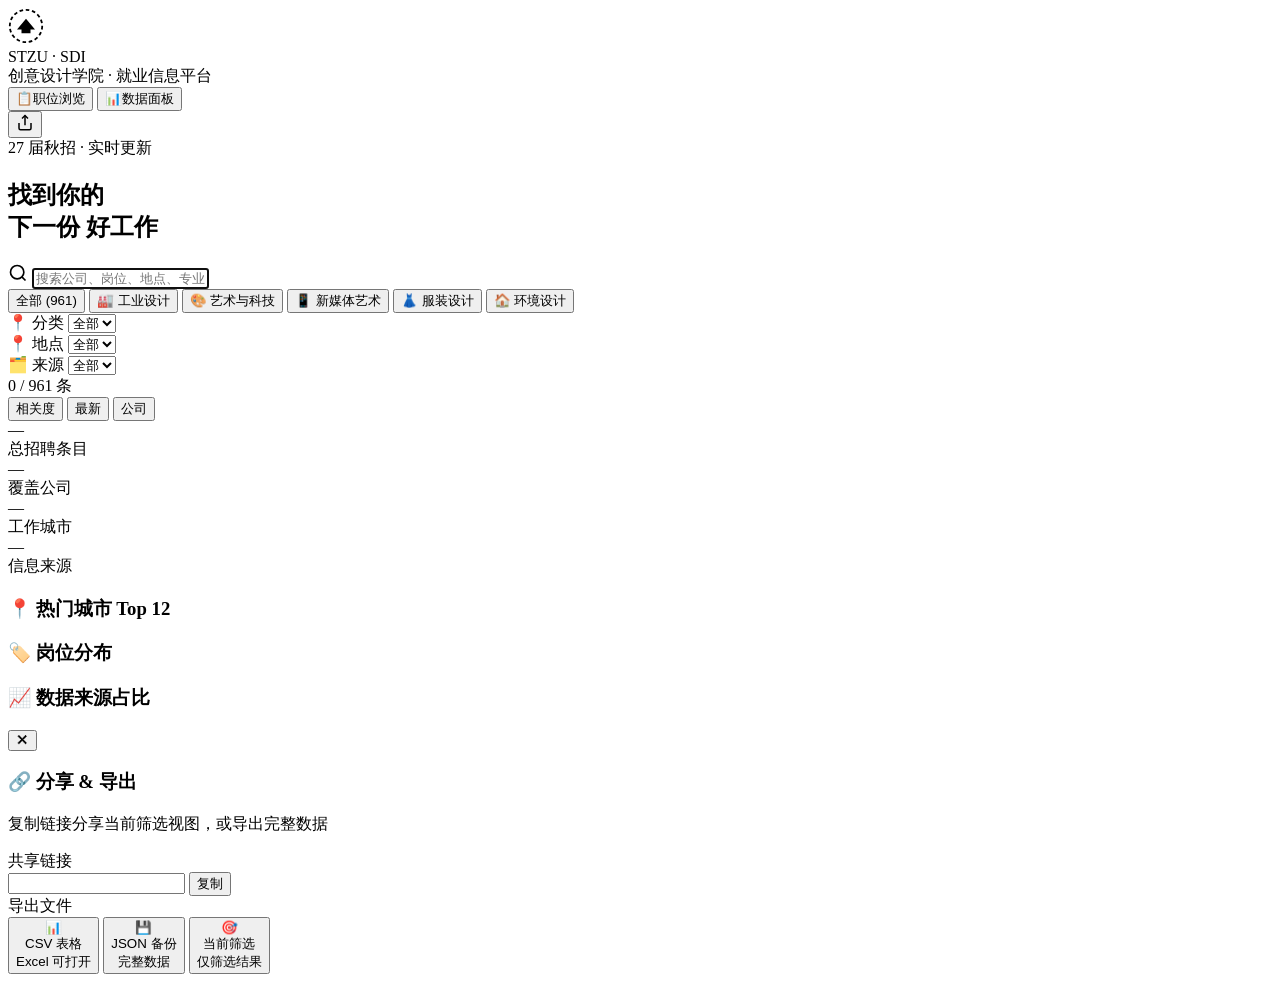
==== commit d1a1d75f: "deploy: index.html (2026-10-23 21:21)" ====
--- a/index.html
+++ b/index.html
@@ -3,663 +3,11 @@
 <head>
   <meta charset="UTF-8" />
   <meta name="viewport" content="width=device-width, initial-scale=1.0" />
-  <title>STZU-SDI 就业信息平台 - 同学版</title>
+  <title>STZU-SDI 就业信息平台</title>
   <link rel="preconnect" href="https://fonts.googleapis.com">
   <link rel="preconnect" href="https://fonts.gstatic.com" crossorigin>
   <link href="https://fonts.googleapis.com/css2?family=Noto+Sans+SC:wght@300;400;500;700;900&family=JetBrains+Mono:wght@400;600&family=Playfair+Display:wght@700;900&display=swap" rel="stylesheet">
-  <style>/* ============================================================
-   STZU-SDI 就业信息平台
-   Aesthetic: Academic Deep Blue + Amber Accent · Editorial Grid
-   ============================================================ */
-
-:root {
-  /* 主色板 */
-  --ink-900: #0B1524;     /* 深夜蓝 */
-  --ink-800: #132036;
-  --ink-700: #1E2F4D;
-  --ink-600: #2A4066;
-  --ink-400: #5C7399;
-  --ink-300: #8A9BB8;
-  --ink-200: #B8C4D8;
-  --ink-100: #E4EAF3;
-  --paper: #F5F7FB;       /* 底纸 */
-  --paper-2: #FFFFFF;
-  --amber-500: #D4920F;   /* 琥珀金 */
-  --amber-400: #E5A41C;
-  --amber-300: #F2BE4A;
-  --amber-bg: rgba(212, 146, 15, 0.1);
-  --accent-green: #2F8F5E;
-  --accent-pink: #C95C7A;
-  --accent-blue: #3D72C4;
-  --danger: #C0392B;
-
-  /* 功能色 */
-  --text: var(--ink-900);
-  --text-2: var(--ink-700);
-  --text-3: var(--ink-400);
-  --border: var(--ink-100);
-  --shadow-soft: 0 2px 12px rgba(11, 21, 36, 0.06);
-  --shadow-md: 0 8px 30px rgba(11, 21, 36, 0.12);
-  --shadow-lg: 0 20px 60px rgba(11, 21, 36, 0.18);
-  --radius-sm: 6px;
-  --radius: 10px;
-  --radius-lg: 16px;
-
-  /* 字体 */
-  --font-display: 'Playfair Display', 'Noto Serif SC', serif;
-  --font-body: 'Noto Sans SC', -apple-system, 'PingFang SC', sans-serif;
-  --font-mono: 'JetBrains Mono', 'SF Mono', Consolas, monospace;
-
-  --ease: cubic-bezier(0.22, 1, 0.36, 1);
-}
-
-* { box-sizing: border-box; margin: 0; padding: 0; }
-
-html { font-size: 15px; }
-body {
-  font-family: var(--font-body);
-  color: var(--text);
-  background: var(--paper);
-  line-height: 1.6;
-  -webkit-font-smoothing: antialiased;
-  min-height: 100vh;
-  overflow-x: hidden;
-}
-
-a { color: var(--accent-blue); text-decoration: none; }
-a:hover { text-decoration: underline; }
-button { font-family: inherit; cursor: pointer; border: none; background: none; color: inherit; }
-input, select, textarea { font-family: inherit; font-size: inherit; outline: none; }
-
-/* ========== 背景装饰 ========== */
-.bg-decor {
-  position: fixed; inset: 0; z-index: -1; pointer-events: none;
-  overflow: hidden;
-}
-.bg-grid {
-  position: absolute; inset: 0;
-  background-image:
-    linear-gradient(rgba(20, 40, 70, 0.04) 1px, transparent 1px),
-    linear-gradient(90deg, rgba(20, 40, 70, 0.04) 1px, transparent 1px);
-  background-size: 48px 48px;
-}
-.bg-glow {
-  position: absolute; border-radius: 50%; filter: blur(120px); opacity: 0.35;
-}
-.glow-1 { width: 520px; height: 520px; background: var(--amber-300); top: -160px; right: -120px; }
-.glow-2 { width: 480px; height: 480px; background: var(--accent-blue); bottom: -180px; left: -100px; opacity: 0.18; }
-
-/* ========== 顶栏 ========== */
-.topbar {
-  position: sticky; top: 0; z-index: 40;
-  display: flex; align-items: center; gap: 32px;
-  padding: 14px 36px;
-  background: rgba(245, 247, 251, 0.85);
-  backdrop-filter: blur(14px) saturate(1.3);
-  -webkit-backdrop-filter: blur(14px) saturate(1.3);
-  border-bottom: 1px solid var(--border);
-}
-.brand { display: flex; align-items: center; gap: 12px; }
-.brand-mark {
-  width: 40px; height: 40px;
-  display: grid; place-items: center;
-  color: var(--ink-800);
-}
-.brand-title {
-  font-family: var(--font-display);
-  font-size: 1.05rem; font-weight: 900; letter-spacing: 0.5px;
-  color: var(--ink-900);
-}
-.brand-sub {
-  font-size: 0.72rem; font-weight: 400; color: var(--ink-400);
-  letter-spacing: 0.05em;
-}
-.tabs { display: flex; gap: 4px; margin-left: auto; }
-.tab {
-  display: flex; align-items: center; gap: 8px;
-  padding: 8px 18px; border-radius: 100px;
-  font-size: 0.9rem; font-weight: 500; color: var(--ink-700);
-  transition: all 0.2s var(--ease);
-}
-.tab:hover { background: rgba(20, 40, 70, 0.06); color: var(--ink-900); }
-.tab.active {
-  background: var(--ink-900); color: #fff;
-  box-shadow: 0 4px 14px rgba(11, 21, 36, 0.25);
-}
-.tab-ico { font-size: 1rem; }
-
-.topbar-right { display: flex; gap: 8px; }
-.icon-btn {
-  width: 38px; height: 38px; display: grid; place-items: center;
-  border-radius: 10px; color: var(--ink-700);
-  transition: all 0.2s var(--ease);
-}
-.icon-btn:hover { background: rgba(20, 40, 70, 0.08); color: var(--ink-900); }
-
-/* ========== Views ========== */
-.view { display: none; animation: fadeIn 0.4s var(--ease); }
-.view.active { display: block; }
-@keyframes fadeIn { from { opacity: 0; transform: translateY(8px); } to { opacity: 1; transform: none; } }
-
-/* ========== Hero ========== */
-.hero { padding: 48px 36px 28px; }
-.hero-inner { max-width: 1200px; margin: 0 auto; }
-.hero-tag {
-  display: inline-block; padding: 5px 14px;
-  background: var(--amber-bg); color: var(--amber-500);
-  border-radius: 100px; font-size: 0.75rem; font-weight: 600;
-  letter-spacing: 0.08em; text-transform: uppercase;
-  margin-bottom: 20px;
-}
-.hero-title {
-  font-family: var(--font-display);
-  font-size: clamp(2rem, 5vw, 3.4rem);
-  font-weight: 900; line-height: 1.1;
-  color: var(--ink-900);
-  margin-bottom: 28px;
-}
-.hero-accent {
-  color: var(--amber-500);
-  position: relative;
-  padding: 0 6px;
-}
-.hero-accent::after {
-  content: ''; position: absolute; left: 0; right: 0; bottom: 2px; height: 10px;
-  background: var(--amber-300); opacity: 0.25; z-index: -1; border-radius: 3px;
-}
-
-/* 搜索框 */
-.search-box { max-width: 760px; }
-.search-input {
-  display: flex; align-items: center; gap: 12px;
-  background: #fff; border: 2px solid var(--border);
-  border-radius: var(--radius-lg);
-  padding: 6px 10px 6px 18px;
-  box-shadow: var(--shadow-soft);
-  transition: border-color 0.2s var(--ease), box-shadow 0.2s var(--ease);
-}
-.search-input:focus-within {
-  border-color: var(--ink-700);
-  box-shadow: 0 0 0 4px rgba(20, 40, 70, 0.08);
-}
-.search-input input {
-  flex: 1; border: none; padding: 14px 0;
-  font-size: 1rem; background: transparent;
-}
-.search-ico { color: var(--ink-400); flex-shrink: 0; }
-.search-clear {
-  width: 28px; height: 28px; border-radius: 50%;
-  background: var(--ink-200); color: #fff;
-  display: grid; place-items: center; font-size: 0.75rem;
-  transition: background 0.2s;
-}
-.search-clear:hover { background: var(--ink-400); }
-
-.chips { display: flex; flex-wrap: wrap; gap: 8px; margin-top: 14px; }
-.chip {
-  padding: 6px 16px; border-radius: 100px;
-  background: #fff; border: 1px solid var(--border);
-  font-size: 0.82rem; color: var(--ink-700); font-weight: 500;
-  transition: all 0.2s var(--ease);
-}
-.chip:hover { border-color: var(--ink-400); color: var(--ink-900); }
-.chip.active {
-  background: var(--ink-900); color: #fff; border-color: var(--ink-900);
-}
-
-/* ========== Toolbar ========== */
-.toolbar {
-  display: flex; align-items: center; gap: 24px;
-  padding: 18px 36px;
-  max-width: 1400px; margin: 0 auto;
-  border-bottom: 1px solid var(--border);
-}
-.filters { display: flex; gap: 14px; flex-wrap: wrap; }
-.filter-item { display: flex; align-items: center; gap: 8px; }
-.filter-label { font-size: 0.82rem; color: var(--ink-400); }
-.filter-item select {
-  padding: 7px 28px 7px 12px;
-  border: 1px solid var(--border); border-radius: 8px;
-  background: #fff; font-size: 0.85rem; color: var(--ink-800);
-  appearance: none; -webkit-appearance: none;
-  background-image: url("data:image/svg+xml;charset=UTF-8,%3csvg xmlns='http://www.w3.org/2000/svg' width='10' height='6'%3e%3cpath d='M0 0l5 6 5-6z' fill='%235C7399'/%3e%3c/svg%3e");
-  background-repeat: no-repeat; background-position: right 10px center;
-}
-.toolbar-right { display: flex; align-items: center; gap: 16px; margin-left: auto; }
-.result-meta { font-size: 0.82rem; color: var(--ink-400); font-family: var(--font-mono); }
-.sort-group { display: flex; background: var(--ink-100); border-radius: 8px; padding: 3px; }
-.sort-btn {
-  padding: 6px 14px; border-radius: 6px;
-  font-size: 0.82rem; color: var(--ink-400);
-  font-weight: 500; transition: all 0.2s;
-}
-.sort-btn.active { background: #fff; color: var(--ink-900); box-shadow: var(--shadow-soft); }
-.btn-add {
-  padding: 8px 18px; border-radius: 8px;
-  background: var(--ink-900); color: #fff; font-size: 0.85rem; font-weight: 600;
-  transition: transform 0.2s, box-shadow 0.2s;
-}
-.btn-add:hover { transform: translateY(-1px); box-shadow: 0 6px 16px rgba(11, 21, 36, 0.25); }
-
-/* ========== Job List ========== */
-.list-wrap {
-  max-width: 1400px; margin: 0 auto;
-  padding: 16px 36px 60px;
-}
-
-.job-grid {
-  display: grid; gap: 14px;
-}
-
-.job-card {
-  background: #fff; border: 1px solid var(--border);
-  border-radius: var(--radius);
-  padding: 20px 22px;
-  transition: all 0.25s var(--ease);
-  position: relative; overflow: hidden;
-  cursor: pointer;
-}
-.job-card:hover {
-  transform: translateY(-2px);
-  border-color: var(--ink-700);
-  box-shadow: var(--shadow-md);
-}
-.job-card.highlight {
-  background: linear-gradient(120deg, var(--amber-bg) 0%, #fff 40%);
-}
-.job-card::before {
-  content: ''; position: absolute; left: 0; top: 0; bottom: 0; width: 4px;
-  background: var(--ink-900); transform: scaleY(0);
-  transition: transform 0.25s var(--ease);
-}
-.job-card:hover::before { transform: scaleY(1); }
-
-.job-head {
-  display: flex; align-items: flex-start; gap: 14px;
-  margin-bottom: 10px;
-}
-.job-company {
-  font-family: var(--font-display); font-size: 1.1rem; font-weight: 700;
-  color: var(--ink-900); line-height: 1.25;
-}
-.job-salary {
-  margin-left: auto; flex-shrink: 0;
-  font-family: var(--font-mono); font-size: 0.85rem; font-weight: 600;
-  color: var(--amber-500); white-space: nowrap;
-}
-.job-tags {
-  display: flex; flex-wrap: wrap; gap: 6px;
-}
-.tag {
-  font-size: 0.72rem; font-weight: 500;
-  padding: 3px 10px; border-radius: 100px;
-  background: var(--ink-100); color: var(--ink-600);
-  letter-spacing: 0.02em;
-}
-.tag.cat { background: var(--amber-bg); color: var(--amber-500); }
-.tag.loc { background: rgba(61, 114, 196, 0.1); color: var(--accent-blue); }
-.tag.src { background: rgba(47, 143, 94, 0.1); color: var(--accent-green); }
-.tag.urgent { background: rgba(192, 57, 43, 0.1); color: var(--danger); }
-.tag.major { background: #fff; color: var(--amber-500); border: 1px dashed var(--amber-500); font-weight: 600; }
-
-.job-meta {
-  margin-top: 12px; padding-top: 12px;
-  border-top: 1px dashed var(--border);
-  display: flex; gap: 16px; flex-wrap: wrap;
-  font-size: 0.78rem; color: var(--ink-400);
-}
-.job-meta span { display: flex; align-items: center; gap: 4px; }
-.job-summary {
-  margin-top: 10px;
-  font-size: 0.85rem; color: var(--ink-700);
-  display: -webkit-box; -webkit-line-clamp: 2; -webkit-box-orient: vertical;
-  overflow: hidden;
-}
-
-/* 空状态 */
-.empty {
-  text-align: center; padding: 80px 20px;
-  color: var(--ink-400);
-}
-.empty-ico { font-size: 3rem; margin-bottom: 16px; }
-.empty h3 { color: var(--ink-700); margin-bottom: 8px; font-weight: 600; }
-
-/* ========== Detail Modal（居中大弹窗） ========== */
-.drawer { position: fixed; inset: 0; z-index: 60; display: none; align-items: center; justify-content: center; padding: 3vh 3vw; }
-.drawer.open { display: flex; animation: fadeIn 0.2s var(--ease); }
-.drawer-backdrop {
-  position: absolute; inset: 0;
-  background: rgba(11, 21, 36, 0.5);
-  backdrop-filter: blur(5px);
-}
-.drawer-panel {
-  position: relative;
-  width: min(880px, 94vw); max-height: 88vh;
-  background: #fff; border-radius: 20px;
-  box-shadow: 0 30px 80px rgba(11, 21, 36, 0.35);
-  display: flex; flex-direction: column; overflow: hidden;
-  animation: popIn 0.28s var(--ease);
-}
-@keyframes popIn { from { opacity: 0; transform: translateY(16px) scale(0.97); } to { opacity: 1; transform: none; } }
-.drawer-close {
-  position: absolute; top: 14px; right: 14px; z-index: 5;
-  width: 36px; height: 36px; border-radius: 50%;
-  background: var(--ink-100); color: var(--ink-700);
-  display: grid; place-items: center;
-  transition: all 0.2s var(--ease);
-}
-.drawer-close:hover { background: var(--ink-200); color: var(--ink-900); transform: rotate(90deg); }
-
-#detailContent { flex: 1; overflow-y: auto; padding: 36px 48px 40px; }
-.detail-company {
-  font-family: var(--font-display); font-size: 2rem; font-weight: 900;
-  color: var(--ink-900); margin-bottom: 4px; line-height: 1.2;
-}
-.detail-position { font-size: 1.15rem; color: var(--ink-700); margin-bottom: 20px; font-weight: 500; }
-.detail-badges { display: flex; flex-wrap: wrap; gap: 6px; margin-bottom: 28px; }
-.detail-grid { display: grid; grid-template-columns: 1fr 1fr; gap: 0 40px; }
-.detail-section { margin-bottom: 22px; }
-.detail-section.wide { grid-column: 1 / -1; }
-.detail-section h4 {
-  font-size: 0.72rem; font-weight: 600; color: var(--ink-400);
-  text-transform: uppercase; letter-spacing: 0.1em;
-  margin-bottom: 8px; padding-bottom: 4px;
-  border-bottom: 1px solid var(--border);
-}
-.detail-section p, .detail-section li {
-  font-size: 0.92rem; color: var(--ink-800); line-height: 1.7;
-}
-.detail-section ul { padding-left: 18px; }
-.detail-link {
-  display: block; padding: 12px 16px;
-  background: var(--amber-bg); color: var(--amber-500);
-  border-radius: 8px; font-family: var(--font-mono); font-size: 0.82rem;
-  word-break: break-all;
-}
-.detail-link:hover { text-decoration: none; }
-
-/* ========== Classify View ========== */
-.classify-layout {
-  max-width: 1400px; margin: 0 auto;
-  padding: 48px 36px 60px;
-  display: grid; grid-template-columns: 1fr 1fr; gap: 40px;
-}
-.section-head { margin-bottom: 28px; }
-.section-head h2 {
-  font-family: var(--font-display); font-size: 1.6rem; font-weight: 900;
-  color: var(--ink-900); margin-bottom: 6px;
-}
-.section-head p { font-size: 0.88rem; color: var(--ink-400); }
-
-/* 拖拽区 */
-.dropzone {
-  border: 2px dashed var(--ink-200);
-  border-radius: var(--radius-lg);
-  padding: 48px 32px; text-align: center;
-  background: #fff;
-  transition: all 0.25s var(--ease);
-  margin-bottom: 28px;
-}
-.dropzone.dragover {
-  border-color: var(--amber-500); background: var(--amber-bg);
-  transform: scale(1.01);
-}
-.dz-anim { position: relative; width: 80px; height: 80px; margin: 0 auto 16px; }
-.dz-icon {
-  position: absolute; inset: 0; display: grid; place-items: center;
-  font-size: 2.2rem; z-index: 1;
-}
-.dz-ring {
-  position: absolute; inset: 0; border: 3px solid var(--amber-400);
-  border-radius: 50%;
-  animation: ringFloat 2.5s ease-in-out infinite;
-}
-@keyframes ringFloat {
-  0%, 100% { transform: scale(1); opacity: 0.8; }
-  50% { transform: scale(1.2); opacity: 0.3; }
-}
-.dropzone h3 { color: var(--ink-900); font-size: 1.05rem; margin-bottom: 6px; }
-.dz-sub { font-size: 0.82rem; color: var(--ink-400); margin-bottom: 18px; }
-.dz-btn {
-  padding: 10px 24px; border-radius: 100px;
-  background: var(--ink-900); color: #fff; font-size: 0.88rem; font-weight: 600;
-  transition: transform 0.2s;
-}
-.dz-btn:hover { transform: translateY(-1px); }
-
-/* 粘贴区 */
-.paste-block { background: #fff; border: 1px solid var(--border); border-radius: var(--radius); padding: 20px; }
-.paste-head { display: flex; align-items: center; margin-bottom: 10px; }
-.paste-title { font-weight: 600; color: var(--ink-900); font-size: 0.95rem; }
-.paste-clear { margin-left: auto; font-size: 0.78rem; color: var(--ink-400); }
-.paste-clear:hover { color: var(--ink-900); }
-#pasteArea {
-  width: 100%; min-height: 160px; resize: vertical;
-  padding: 14px; border: 1px solid var(--border); border-radius: 8px;
-  font-size: 0.88rem; line-height: 1.7; color: var(--ink-800);
-  transition: border-color 0.2s;
-}
-#pasteArea:focus { border-color: var(--ink-700); }
-.btn-big { width: 100%; margin-top: 14px; padding: 14px; font-size: 1rem; }
-
-/* 结果面板 */
-.result-panel {
-  background: #fff; border: 1px solid var(--border); border-radius: var(--radius);
-  padding: 24px; min-height: 500px;
-}
-.result-empty { text-align: center; padding: 80px 20px; color: var(--ink-400); }
-.result-empty-ico { font-size: 2.8rem; margin-bottom: 12px; opacity: 0.4; }
-.result-item {
-  padding: 16px; border: 1px solid var(--border); border-radius: 8px;
-  margin-bottom: 10px;
-  animation: slideUp 0.3s var(--ease);
-}
-@keyframes slideUp { from { opacity: 0; transform: translateY(10px); } to { opacity: 1; transform: none; } }
-.result-item h4 { font-size: 1rem; color: var(--ink-900); margin-bottom: 6px; }
-.result-item .tag-row { margin-bottom: 8px; }
-.result-item p { font-size: 0.82rem; color: var(--ink-400); line-height: 1.6; }
-.result-item .ri-actions { display: flex; gap: 8px; margin-top: 12px; }
-.ri-btn { padding: 5px 12px; border-radius: 6px; font-size: 0.75rem; background: var(--ink-100); color: var(--ink-700); }
-.ri-btn:hover { background: var(--ink-200); }
-.ri-btn.del { background: rgba(192, 57, 43, 0.08); color: var(--danger); }
-
-/* 结果条目：可展开的预览 + 编辑 */
-.ri-head { display: flex; align-items: flex-start; gap: 10px; cursor: pointer; }
-.ri-main { flex: 1; min-width: 0; }
-.ri-head h4 { transition: color 0.2s; }
-.result-item:hover .ri-head h4 { color: var(--amber-500); }
-.ri-chevron {
-  flex-shrink: 0; margin-top: 4px;
-  color: var(--ink-400); font-size: 0.95rem;
-  transition: transform 0.25s var(--ease), color 0.2s;
-}
-.result-item.expanded .ri-chevron { transform: rotate(90deg); color: var(--amber-500); }
-.ri-edit {
-  margin-top: 12px; padding: 14px;
-  background: var(--paper); border: 1px solid var(--border); border-radius: 8px;
-  animation: slideUp 0.25s var(--ease);
-}
-.ri-form { display: grid; grid-template-columns: 1fr 1fr; gap: 10px; }
-.ri-form label {
-  display: flex; flex-direction: column; gap: 4px;
-  font-size: 0.72rem; font-weight: 500; color: var(--ink-400);
-}
-.ri-form label.full { grid-column: 1 / -1; }
-.ri-form input, .ri-form textarea {
-  padding: 8px 10px; border: 1px solid var(--border); border-radius: 6px;
-  font-size: 0.85rem; color: var(--ink-900); background: #fff;
-  transition: border-color 0.2s;
-}
-.ri-form input:focus, .ri-form textarea:focus { border-color: var(--ink-700); }
-.result-item.accepted { opacity: 0.4; pointer-events: none; filter: grayscale(1); }
-.ri-btn-done { background: rgba(47, 143, 94, 0.15) !important; color: var(--accent-green) !important; font-weight: 600; }
-.result-footer { margin-top: 14px; display: flex; gap: 10px; }
-.result-summary {
-  padding: 14px; border-radius: 8px; margin-bottom: 16px;
-  background: var(--amber-bg); color: var(--amber-500); font-weight: 600;
-  font-size: 0.9rem;
-}
-
-/* ========== Stats View ========== */
-.stats-grid {
-  max-width: 1400px; margin: 0 auto; padding: 48px 36px 28px;
-  display: grid; grid-template-columns: repeat(4, 1fr); gap: 18px;
-}
-.stat-tile {
-  background: #fff; border-radius: var(--radius); padding: 28px;
-  position: relative; overflow: hidden;
-  border-top: 4px solid var(--ink-900);
-}
-.stat-num {
-  font-family: var(--font-display); font-size: 3rem; font-weight: 900;
-  line-height: 1; color: var(--ink-900);
-}
-.stat-desc { margin-top: 6px; font-size: 0.85rem; color: var(--ink-400); }
-.stat-tile.accent-amber { border-top-color: var(--amber-500); }
-.stat-tile.accent-amber .stat-num { color: var(--amber-500); }
-.stat-tile.accent-blue { border-top-color: var(--accent-blue); }
-.stat-tile.accent-blue .stat-num { color: var(--accent-blue); }
-.stat-tile.accent-green { border-top-color: var(--accent-green); }
-.stat-tile.accent-green .stat-num { color: var(--accent-green); }
-.stat-tile.accent-pink { border-top-color: var(--accent-pink); }
-.stat-tile.accent-pink .stat-num { color: var(--accent-pink); }
-
-.charts-grid {
-  max-width: 1400px; margin: 0 auto; padding: 0 36px 60px;
-  display: grid; grid-template-columns: 1fr 1fr; gap: 18px;
-}
-.charts-grid .chart-full { grid-column: 1 / -1; }
-.chart-card {
-  background: #fff; border-radius: var(--radius); padding: 24px;
-  border: 1px solid var(--border);
-}
-.chart-card h3 { font-size: 0.95rem; font-weight: 600; color: var(--ink-900); margin-bottom: 18px; }
-
-/* 垂直柱状图 (CSS) */
-.chart-bar-vertical { display: flex; flex-direction: column; gap: 10px; }
-.bar-row { display: grid; grid-template-columns: 90px 1fr 44px; gap: 10px; align-items: center; }
-.bar-label { font-size: 0.8rem; color: var(--ink-700); text-align: right; font-weight: 500; }
-.bar-track { height: 18px; background: var(--ink-100); border-radius: 4px; overflow: hidden; }
-.bar-fill { height: 100%; background: linear-gradient(90deg, var(--ink-700), var(--ink-900)); border-radius: 4px; animation: barFill 0.8s var(--ease); }
-.bar-fill.amber { background: linear-gradient(90deg, var(--amber-400), var(--amber-500)); }
-.bar-val { font-family: var(--font-mono); font-size: 0.78rem; color: var(--ink-400); }
-@keyframes barFill { from { width: 0; } }
-
-/* Source 横向堆叠条 */
-.chart-source-bar { display: flex; height: 32px; border-radius: 6px; overflow: hidden; background: var(--ink-100); margin-bottom: 14px; }
-.source-seg { display: flex; align-items: center; justify-content: center; font-size: 0.75rem; font-weight: 600; color: #fff; min-width: 0; overflow: hidden; white-space: nowrap; }
-.source-legend { display: flex; flex-wrap: wrap; gap: 14px; }
-.source-legend-item { display: flex; align-items: center; gap: 6px; font-size: 0.8rem; color: var(--ink-700); }
-.source-dot { width: 10px; height: 10px; border-radius: 3px; }
-
-/* ========== Modal ========== */
-.modal { position: fixed; inset: 0; z-index: 70; display: none; }
-.modal.open { display: block; }
-.modal-backdrop {
-  position: absolute; inset: 0;
-  background: rgba(11, 21, 36, 0.45); backdrop-filter: blur(4px);
-  animation: fadeIn 0.2s;
-}
-.modal-panel {
-  position: absolute; top: 50%; left: 50%;
-  transform: translate(-50%, -50%);
-  background: #fff; border-radius: var(--radius-lg);
-  padding: 32px 36px; min-width: 440px; max-width: 580px; width: 92%;
-  max-height: 85vh; overflow-y: auto;
-  box-shadow: var(--shadow-lg);
-  animation: modalIn 0.25s var(--ease);
-}
-@keyframes modalIn { from { opacity: 0; transform: translate(-50%, -48%) scale(0.97); } to { opacity: 1; transform: translate(-50%, -50%) scale(1); } }
-.modal h3 { font-family: var(--font-display); font-size: 1.3rem; font-weight: 900; color: var(--ink-900); margin-bottom: 8px; }
-.modal-desc { font-size: 0.85rem; color: var(--ink-400); margin-bottom: 20px; }
-.modal-actions { display: flex; justify-content: flex-end; gap: 10px; margin-top: 22px; }
-
-/* 表单 */
-.form-grid { display: grid; grid-template-columns: 1fr 1fr; gap: 14px; }
-.form-grid label { display: flex; flex-direction: column; gap: 5px; font-size: 0.82rem; color: var(--ink-400); }
-.form-grid label.span-2 { grid-column: 1 / -1; }
-.form-grid input, .form-grid textarea {
-  padding: 10px 12px; border: 1px solid var(--border); border-radius: 8px;
-  font-size: 0.9rem; color: var(--ink-900);
-  transition: border-color 0.2s;
-}
-.form-grid input:focus, .form-grid textarea:focus { border-color: var(--ink-700); }
-
-/* 分享区 */
-.share-block { margin-bottom: 20px; }
-.share-block label { font-size: 0.78rem; font-weight: 600; color: var(--ink-400); text-transform: uppercase; letter-spacing: 0.08em; margin-bottom: 8px; display: block; }
-.share-row { display: flex; gap: 10px; }
-.share-row input {
-  flex: 1; padding: 10px 14px;
-  background: var(--ink-100); border: 1px solid var(--border); border-radius: 8px;
-  font-family: var(--font-mono); font-size: 0.82rem; color: var(--ink-700);
-}
-
-.export-grid { display: grid; grid-template-columns: repeat(3, 1fr); gap: 10px; }
-.btn-export {
-  padding: 18px 14px; border-radius: 10px;
-  background: var(--paper); border: 1px solid var(--border);
-  text-align: center; transition: all 0.2s;
-}
-.btn-export:hover { border-color: var(--ink-700); background: var(--ink-100); transform: translateY(-1px); }
-.exp-ico { font-size: 1.5rem; margin-bottom: 6px; }
-.exp-title { font-size: 0.88rem; font-weight: 600; color: var(--ink-900); }
-.exp-sub { font-size: 0.72rem; color: var(--ink-400); margin-top: 2px; }
-
-/* ========== Buttons ========== */
-.btn-primary {
-  padding: 10px 22px; border-radius: 8px;
-  background: var(--ink-900); color: #fff; font-size: 0.88rem; font-weight: 600;
-  transition: all 0.2s var(--ease);
-}
-.btn-primary:hover { transform: translateY(-1px); box-shadow: 0 6px 16px rgba(11, 21, 36, 0.25); }
-.btn-ghost {
-  padding: 10px 22px; border-radius: 8px;
-  background: transparent; color: var(--ink-700); font-size: 0.88rem; font-weight: 500;
-  border: 1px solid var(--border);
-}
-.btn-ghost:hover { background: var(--ink-100); }
-
-/* ========== Toast ========== */
-.toast {
-  position: fixed; top: 24px; left: 50%;
-  transform: translateX(-50%) translateY(-80px);
-  background: var(--ink-900); color: #fff;
-  padding: 12px 24px; border-radius: 100px;
-  font-size: 0.85rem; font-weight: 500;
-  box-shadow: var(--shadow-lg); z-index: 999;
-  transition: transform 0.3s var(--ease);
-}
-.toast.show { transform: translateX(-50%) translateY(0); }
-.toast.success { background: var(--accent-green); }
-.toast.error { background: var(--danger); }
-
-/* ========== 响应式 ========== */
-@media (max-width: 900px) {
-  .topbar { padding: 10px 18px; gap: 16px; }
-  .tabs .tab span:not(.tab-ico) { display: none; }
-  .hero { padding: 32px 18px 20px; }
-  .toolbar { padding: 14px 18px; flex-wrap: wrap; gap: 12px; }
-  .toolbar-right { margin-left: 0; width: 100%; justify-content: space-between; }
-  .list-wrap { padding: 10px 18px 40px; }
-  .classify-layout { grid-template-columns: 1fr; padding: 32px 18px; }
-  .stats-grid { grid-template-columns: repeat(2, 1fr); padding: 32px 18px 20px; }
-  .charts-grid { grid-template-columns: 1fr; padding: 0 18px 40px; }
-  .drawer { padding: 0; }
-  .drawer-panel { width: 100%; max-height: 100vh; border-radius: 0; }
-  #detailContent { padding: 28px 22px 32px; }
-  .detail-grid { grid-template-columns: 1fr; }
-  .form-grid { grid-template-columns: 1fr; }
-  .export-grid { grid-template-columns: 1fr 1fr; }
-}
-
-/* 打印友好 */
-@media print {
-  .topbar, .toolbar-right, .hero, .tabs { display: none; }
-  body { background: #fff; }
-  .job-card { break-inside: avoid; box-shadow: none; border: 1px solid #ddd; }
-}
-</style>
+  <link rel="stylesheet" href="css/style.css?v=20261026" />
 </head>
 <body>
 
@@ -687,9 +35,6 @@
   <nav class="tabs">
     <button class="tab active" data-tab="browse">
       <span class="tab-ico">📋</span><span>职位浏览</span>
-    </button>
-    <button class="tab" data-tab="classify" hidden>
-      <span class="tab-ico">✨</span><span>一键整理</span>
     </button>
     <button class="tab" data-tab="stats">
       <span class="tab-ico">📊</span><span>数据面板</span>
@@ -701,11 +46,6 @@
         <path d="M4 12v7a2 2 0 002 2h12a2 2 0 002-2v-7"/>
         <polyline points="16 6 12 2 8 6"/>
         <line x1="12" y1="2" x2="12" y2="15"/>
-      </svg>
-    </button>
-    <button class="icon-btn" id="aiBtn" title="AI 设置 (可选)" hidden>
-      <svg viewBox="0 0 24 24" width="18" height="18" fill="none" stroke="currentColor" stroke-width="2">
-        <circle cx="12" cy="12" r="3"/><path d="M12 1v6M12 17v6M4.22 4.22l4.24 4.24M15.54 15.54l4.24 4.24M1 12h6M17 12h6M4.22 19.78l4.24-4.24M15.54 8.46l4.24-4.24"/>
       </svg>
     </button>
   </div>
@@ -731,12 +71,12 @@
           <button class="search-clear" id="searchClear" hidden>✕</button>
         </div>
         <div class="chips">
-          <button class="chip active" data-channel="">全部 (961)</button>
+          <button class="chip active" data-channel="">全部 (<span id="chipTotal">961</span>)</button>
           <button class="chip" data-channel="industrial">🏭 工业设计</button>
           <button class="chip" data-channel="artstech">🎨 艺术与科技</button>
-          <button class="chip" data-channel="newmedia">� 新媒体艺术</button>
+          <button class="chip" data-channel="newmedia">📱 新媒体艺术</button>
           <button class="chip" data-channel="fashion">👗 服装设计</button>
-          <button class="chip" data-channel="env">� 环境设计</button>
+          <button class="chip" data-channel="env">🏠 环境设计</button>
         </div>
       </div>
     </div>
@@ -765,7 +105,6 @@
         <button class="sort-btn" data-sort="date">最新</button>
         <button class="sort-btn" data-sort="company">公司</button>
       </div>
-      
     </div>
   </div>
 
@@ -776,62 +115,9 @@
 
   <!-- 空状态 -->
   <div class="empty" id="emptyState" hidden>
-    <div class="empty-ico">�</div>
+    <div class="empty-ico">🔍</div>
     <h3>没有找到匹配结果</h3>
     <p>换个关键词试试，或<a href="#" id="clearAllFilters">清除全部筛选</a></p>
-  </div>
-</section>
-
-<!-- ===== 一键整理视图 ===== -->
-<section class="view" id="tab-classify">
-  <div class="classify-layout">
-    <div class="classify-left">
-      <div class="section-head">
-        <h2>✨ 一键分类整理</h2>
-        <p>把招聘网页、文件、文字、图片扔进来，AI 自动识别信息并归档</p>
-      </div>
-
-      <!-- 拖拽区 -->
-      <div class="dropzone" id="dropzone">
-        <div class="dz-inner">
-          <div class="dz-anim">
-            <div class="dz-ring"></div>
-            <div class="dz-icon">📥</div>
-          </div>
-          <h3>拖拽文件到这里</h3>
-          <p class="dz-sub">PDF / Word / Excel / 图片 / 音频，或粘贴链接</p>
-          <input type="file" id="dzFileInput" multiple hidden />
-          <button class="dz-btn" id="dzPickBtn">选择文件</button>
-        </div>
-      </div>
-
-      <!-- 文字/链接粘贴 -->
-      <div class="paste-block">
-        <div class="paste-head">
-          <span class="paste-title">📝 或直接粘贴</span>
-          <button class="paste-clear" id="pasteClear">清空</button>
-        </div>
-        <textarea id="pasteArea" placeholder="粘贴网址、招聘启事、公司简介、求职文字...
-
-例：
-https://jobs.bytedance.com/xxx
-字节跳动招聘：视觉设计师，本科及以上，薪资 25-45K，地点北京/深圳..."></textarea>
-        <button class="btn-primary btn-big" id="classifyBtn">🤖 AI 智能识别并整理</button>
-      </div>
-    </div>
-
-    <div class="classify-right">
-      <div class="section-head">
-        <h2>📋 整理结果</h2>
-        <p>识别成功后确认入库</p>
-      </div>
-      <div class="result-panel" id="resultPanel">
-        <div class="result-empty">
-          <div class="result-empty-ico">🕳️</div>
-          <p>还没有整理结果</p>
-        </div>
-      </div>
-    </div>
   </div>
 </section>
 
@@ -872,36 +158,12 @@
   </div>
 </section>
 
-<!-- ===== 详情抽屉 ===== -->
+<!-- ===== 详情弹窗 ===== -->
 <div class="drawer" id="detailDrawer">
   <div class="drawer-backdrop" data-close></div>
   <div class="drawer-panel">
     <button class="drawer-close" data-close>✕</button>
     <div id="detailContent"></div>
-  </div>
-</div>
-
-<!-- ===== 新增弹窗 ===== -->
-<div class="modal" id="addModal">
-  <div class="modal-backdrop"></div>
-  <div class="modal-panel">
-    <h3>➕ 添加招聘信息</h3>
-    <form id="addForm">
-      <div class="form-grid">
-        <label><span>公司名称 *</span><input name="company" required /></label>
-        <label><span>岗位 *</span><input name="position" required /></label>
-        <label><span>工作地点</span><input name="location" placeholder="深圳 / 杭州 / 远程" /></label>
-        <label><span>薪资范围</span><input name="salary" placeholder="如 15-25K" /></label>
-        <label><span>分类</span><input name="category" placeholder="设计 / 前端 / 产品" /></label>
-        <label><span>发布日期</span><input type="date" name="date" /></label>
-        <label class="span-2"><span>投递链接</span><input name="link" placeholder="https://... 或邮箱" /></label>
-        <label class="span-2"><span>详情</span><textarea name="details" rows="4" placeholder="招聘要求、截止时间、备注..."></textarea></label>
-      </div>
-      <div class="modal-actions">
-        <button type="button" class="btn-ghost" id="addCancel">取消</button>
-        <button type="submit" class="btn-primary">保存入库</button>
-      </div>
-    </form>
   </div>
 </div>
 
@@ -944,306 +206,6 @@
 <!-- Toast -->
 <div class="toast" id="toast"></div>
 
-<script>
-const EMBEDDED_JOBS = [{"company": "★★★ 即将截止", "position": "群核科技（酷家乐）", "category": "", "location": "设计类（空间设计/电商/行业解决方案方向）、AI产品经理、科研算法", "salary": "2027届+储备实习生", "link": "杭州", "date": "", "details": "", "source": "27届热招速览"}, {"company": "★★★ 即将截止", "position": "百度", "category": "", "location": "视觉设计师、产品体验设计师、运营设计师、交互体验设计师、UI设计师、AIGC视觉", "salary": "2027届", "link": "北京、大连", "date": "", "details": "", "source": "27届热招速览"}, {"company": "★★★ 即将截止", "position": "基准方中建筑设计", "category": "", "location": "建筑设计、景观设计、室内设计、结构设计、给排水设计、电气设计、暖通设计、建筑幕墙设计", "salary": "2027届", "link": "成都、重庆、西安、昆明、郑州、武汉、南宁、济南、兰州、贵阳、太原、青岛、南昌、南京、深圳、沈阳、上海、乌鲁木齐、北京", "date": "", "details": "", "source": "27届热招速览"}, {"company": "★★★ 即将截止", "position": "康冠科技", "category": "", "location": "应届生（产品设计方向）", "salary": "2027届", "link": "深圳龙岗", "date": "", "details": "", "source": "27届热招速览"}, {"company": "★★ 正在热招", "position": "睿联技术（Reolink）", "category": "", "location": "用户体验设计师（智能安防设备方向）", "salary": "2026届/2027届", "link": "深圳、武汉", "date": "", "details": "", "source": "27届热招速览"}, {"company": "★★ 正在热招", "position": "九号公司（Segway-Ninebot）", "category": "", "location": "设计类：工业设计、UI/UX设计、视觉设计", "salary": "2026届/2027届", "link": "北京、常州、上海、深圳、杭州、珠海", "date": "", "details": "", "source": "27届热招速览"}, {"company": "★★ 正在热招", "position": "字节跳动/抖音", "category": "", "location": "AI平台设计师、品牌创意设计师、UX设计师、创意视觉设计师、视觉设计师、TikTok Shop创意视觉设计师等", "salary": "2027届", "link": "北京、上海、深圳、杭州、广州", "date": "", "details": "", "source": "27届热招速览"}, {"company": "★★ 正在热招", "position": "OPPO", "category": "", "location": "交互设计师（ColorOS方向）、UI视觉设计师（软件产品方向）、营销创意设计师、ID设计师", "salary": "2027届", "link": "深圳等", "date": "", "details": "", "source": "27届热招速览"}, {"company": "★★ 正在热招", "position": "腾讯", "category": "", "location": "视觉设计（品牌/界面/动效）、用户体验设计（UX/交互）、多媒体设计（视频/音频）、设计研究、游戏设计（角色/场景/UI）", "salary": "2027届", "link": "深圳、北京、上海、成都、广州", "date": "", "details": "", "source": "27届热招速览"}, {"company": "★★ 正在热招", "position": "小红书", "category": "", "location": "视觉设计师、交互设计师", "salary": "2026届/2027届", "link": "北京、上海、深圳、广州、杭州、武汉", "date": "", "details": "", "source": "27届热招速览"}, {"company": "★★ 正在热招", "position": "阿里巴巴（淘天集团）", "category": "", "location": "AIGC设计师、创意设计师、体验设计师、产品体验设计师、互动营销视觉设计师、品牌营销设计师、AI视觉设计师", "salary": "2027届", "link": "杭州、北京、广州、上海", "date": "", "details": "", "source": "27届热招速览"}, {"company": "★★ 正在热招", "position": "小米", "category": "", "location": "系统设计、交互设计、视觉设计师、高级设计师、展陈设计师、手机市场部运营视觉设计", "salary": "2027届", "link": "北京", "date": "", "details": "", "source": "27届热招速览"}, {"company": "★★ 正在热招", "position": "美团", "category": "", "location": "设计类：视觉设计、交互设计、体验设计", "salary": "2027届", "link": "北京、上海、深圳、成都、广州、中国香港等", "date": "", "details": "", "source": "27届热招速览"}, {"company": "★★ 正在热招", "position": "京东", "category": "", "location": "创意设计师、交互设计师、视觉设计师", "salary": "2027届", "link": "北京、上海、天津", "date": "", "details": "", "source": "27届热招速览"}, {"company": "★★ 正在热招", "position": "广东省建筑设计研究院集团", "category": "", "location": "室内设计、环境艺术设计、园林景观、建筑学、城乡规划、视觉传达等", "salary": "2027届", "link": "广州、深圳、东莞、湛江、茂名、清远、汕尾、重庆、长沙、武汉、南宁、海口、西安", "date": "", "details": "", "source": "27届热招速览"}, {"company": "★★ 正在热招", "position": "中建深圳装饰有限公司", "category": "", "location": "“饰范生”设计技术类：室内设计、环境设计、建筑学、城乡规划、城市设计", "salary": "2027届", "link": "深圳、广东省内", "date": "", "details": "", "source": "27届热招速览"}, {"company": "★★ 正在热招", "position": "九阳股份", "category": "", "location": "工业设计师、AI视觉设计师、视觉设计师、视觉设计师（商详方向）", "salary": "2027届", "link": "杭州", "date": "", "details": "", "source": "27届热招速览"}, {"company": "★★ 正在热招", "position": "得物App", "category": "", "location": "视觉设计师（品牌视觉体系、大型营销活动创意视觉、动效）", "salary": "2027届", "link": "上海、杭州、北京、成都、贵阳、咸阳、长沙、广州、武汉、廊坊、沈阳", "date": "", "details": "", "source": "27届热招速览"}, {"company": "★★ 正在热招", "position": "万兴科技", "category": "", "location": "视频设计、动画设计（27届有转正机会）、创意策划专员", "salary": "2027届", "link": "深圳、长沙", "date": "", "details": "", "source": "27届热招速览"}, {"company": "★★ 正在热招", "position": "泡泡玛特", "category": "", "location": "艺术商业化序列（IP创意设计）、创意与内容序列、创意实物制造与交付序列", "salary": "2027届", "link": "北京、深圳等", "date": "", "details": "", "source": "27届热招速览"}, {"company": "★★ 正在热招", "position": "爱奇艺", "category": "", "location": "影视美术、海报视觉、短视频包装、IP插画、虚拟偶像美术；日常实习（产品/设计/内容营销方向）", "salary": "2026届/2027届", "link": "北京、上海、重庆", "date": "", "details": "", "source": "27届热招速览"}, {"company": "★★ 正在热招", "position": "SHEIN", "category": "", "location": "服装设计（女装、童装）、买手（女装/童装/男装/内睡）、商品企划", "salary": "2027届", "link": "深圳南山、广州番禺、肇庆四会、上海、南京", "date": "", "details": "", "source": "27届热招速览"}, {"company": "★★ 正在热招", "position": "全棉时代", "category": "", "location": "设计类：图案设计、服装设计", "salary": "2027届", "link": "深圳龙华、武汉、全国", "date": "", "details": "", "source": "27届热招速览"}, {"company": "★★ 正在热招", "position": "网易游戏（互娱）", "category": "", "location": "游戏艺术类、用户体验及设计类、游戏策划类、技术类等12大类", "salary": "2027届", "link": "广州、杭州、上海、新加坡", "date": "", "details": "", "source": "27届热招速览"}, {"company": "★ 招满为止", "position": "锐捷网络", "category": "", "location": "UI设计师、工业设计师", "salary": "校招", "link": "福州、南京等", "date": "", "details": "", "source": "27届热招速览"}, {"company": "★ 招满为止", "position": "深圳杰恩建筑设计", "category": "", "location": "助理设计师", "salary": "校招", "link": "深圳", "date": "", "details": "", "source": "27届热招速览"}, {"company": "★ 招满为止", "position": "广州珠江装修工程有限公司", "category": "", "location": "室内设计、环境设计、建筑学等相关岗位", "salary": "校招", "link": "广州", "date": "", "details": "", "source": "27届热招速览"}, {"company": "★ 招满为止", "position": "广汽丰田", "category": "", "location": "前瞻研究设计师（研发方向）", "salary": "校招", "link": "广州", "date": "", "details": "", "source": "27届热招速览"}, {"company": "★ 招满为止", "position": "华大智造MGI", "category": "", "location": "工业设计/产品设计师", "salary": "校招", "link": "深圳等", "date": "", "details": "", "source": "27届热招速览"}, {"company": "★ 招满为止", "position": "海尔", "category": "", "location": "工业设计实习生", "salary": "实习", "link": "上海", "date": "", "details": "", "source": "27届热招速览"}, {"company": "★ 招满为止", "position": "悍高集团", "category": "", "location": "平面设计管培生", "salary": "校招", "link": "佛山", "date": "", "details": "", "source": "27届热招速览"}, {"company": "★ 招满为止", "position": "方阅文化", "category": "", "location": "视觉设计", "salary": "校招", "link": "广州等", "date": "", "details": "", "source": "27届热招速览"}, {"company": "★ 招满为止", "position": "立讯技术", "category": "", "location": "视觉设计师", "salary": "校招", "link": "东莞等", "date": "", "details": "", "source": "27届热招速览"}, {"company": "★ 招满为止", "position": "东道品牌创意集团", "category": "", "location": "品牌视觉、展览空间、IP插画、平面、文创设计", "salary": "校招/社招", "link": "北京等", "date": "", "details": "", "source": "27届热招速览"}, {"company": "★ 招满为止", "position": "元隆雅图", "category": "", "location": "3D手办设计、IP文创、产品造型、视觉插画", "salary": "校招/社招", "link": "北京等", "date": "", "details": "", "source": "27届热招速览"}, {"company": "★ 招满为止", "position": "多益网络", "category": "", "location": "视觉设计、原画、特效、视频美术、游戏UI设计师", "salary": "校招/社招", "link": "广州、武汉、杭州", "date": "", "details": "", "source": "27届热招速览"}, {"company": "★ 招满为止", "position": "叠纸游戏", "category": "", "location": "游戏平面设计师-无限暖暖、平面设计实习生", "salary": "2026届/实习", "link": "上海", "date": "", "details": "", "source": "27届热招速览"}, {"company": "★ 招满为止", "position": "FunPlus", "category": "", "location": "UE交互设计师、技术美术工程师、AIGC海外广告创意、平面设计实习生、AI视频设计师等", "salary": "2026届/实习", "link": "北京、成都、杭州", "date": "", "details": "", "source": "27届热招速览"}, {"company": "★ 招满为止", "position": "沐瞳科技", "category": "", "location": "角色原画、3D动画、特效美术、UI美宣、概念设计", "salary": "校招/社招", "link": "上海等", "date": "", "details": "", "source": "27届热招速览"}, {"company": "★ 招满为止", "position": "腾讯音乐娱乐TME", "category": "", "location": "视觉设计、音乐IP插画、短视频美术、内容视觉、3D形象设计", "salary": "校招/社招", "link": "深圳等", "date": "", "details": "", "source": "27届热招速览"}, {"company": "Optiver", "position": "", "category": "计算机", "location": "上海 / 悉尼", "salary": "", "link": "", "date": "2026-09-17 00:00:00", "details": "量化交易与期权做市", "source": "计算机方向岗位"}, {"company": "北微传感", "position": "", "category": "计算机", "location": "北京,无锡,深圳,成都", "salary": "", "link": "", "date": "2026-09-09 00:00:00", "details": "科技", "source": "计算机方向岗位"}, {"company": "中船七二六所", "position": "", "category": "计算机", "location": "上海", "salary": "", "link": "", "date": "2026-09-09 00:00:00", "details": "船舶航运", "source": "计算机方向岗位"}, {"company": "大族智控", "position": "", "category": "计算机", "location": "天津,深圳", "salary": "", "link": "", "date": "2026-09-09 00:00:00", "details": "其他", "source": "计算机方向岗位"}, {"company": "中兵智能创新研究院", "position": "", "category": "计算机", "location": "北京", "salary": "", "link": "", "date": "2026-09-09 00:00:00", "details": "军工航天", "source": "计算机方向岗位"}, {"company": "辰卓科技", "position": "", "category": "计算机", "location": "深圳,上海", "salary": "", "link": "", "date": "2026-09-09 00:00:00", "details": "制造业", "source": "计算机方向岗位"}, {"company": "AlphaGrep", "position": "", "category": "计算机", "location": "上海", "salary": "", "link": "", "date": "2026-09-09 00:00:00", "details": "金融", "source": "计算机方向岗位"}, {"company": "酷睿程", "position": "", "category": "计算机", "location": "北京,上海", "salary": "", "link": "", "date": "2026-09-09 00:00:00", "details": "互联网", "source": "计算机方向岗位"}, {"company": "中元华电", "position": "", "category": "计算机", "location": "武汉", "salary": "", "link": "", "date": "2026-09-09 00:00:00", "details": "其他", "source": "计算机方向岗位"}, {"company": "中电信无人科技", "position": "", "category": "计算机", "location": "北京,南京", "salary": "", "link": "", "date": "2026-09-09 00:00:00", "details": "通信信息", "source": "计算机方向岗位"}, {"company": "纵维立方", "position": "", "category": "计算机", "location": "深圳", "salary": "", "link": "", "date": "2026-09-09 00:00:00", "details": "互联网", "source": "计算机方向岗位"}, {"company": "成都国星通信有限公司", "position": "", "category": "计算机", "location": "成都", "salary": "", "link": "", "date": "2026-09-09 00:00:00", "details": "通信信息", "source": "计算机方向岗位"}, {"company": "森特股份", "position": "", "category": "计算机", "location": "北京,上海,南京,杭州,合肥,福州,厦门,郑州,武汉,长沙,广州,深圳,成都,昆明,西安", "salary": "", "link": "", "date": "2026-09-09 00:00:00", "details": "其他", "source": "计算机方向岗位"}, {"company": "航天五院供应链中心", "position": "", "category": "计算机", "location": "北京,西安,烟台", "salary": "", "link": "", "date": "2026-09-09 00:00:00", "details": "军工航天", "source": "计算机方向岗位"}, {"company": "南京熊猫", "position": "", "category": "计算机", "location": "南京", "salary": "", "link": "", "date": "2026-09-09 00:00:00", "details": "电子信息", "source": "计算机方向岗位"}, {"company": "国贸股份", "position": "", "category": "计算机", "location": "全国各地,海外", "salary": "", "link": "", "date": "2026-09-09 00:00:00", "details": "商贸投资", "source": "计算机方向岗位"}, {"company": "泰金新能", "position": "", "category": "计算机", "location": "西安", "salary": "", "link": "", "date": "2026-09-09 00:00:00", "details": "装备制造", "source": "计算机方向岗位"}, {"company": "盈康一生", "position": "", "category": "计算机", "location": "青岛,上海,成都,运城,苏州,长沙", "salary": "", "link": "", "date": "2026-09-09 00:00:00", "details": "生物医药", "source": "计算机方向岗位"}, {"company": "富创精密", "position": "", "category": "计算机", "location": "北京,沈阳,南通,海外", "salary": "", "link": "", "date": "2026-09-09 00:00:00", "details": "制造业", "source": "计算机方向岗位"}, {"company": "金雷股份", "position": "", "category": "计算机", "location": "天津,辽源,苏州,济南,东营", "salary": "", "link": "", "date": "2026-09-09 00:00:00", "details": "制造业", "source": "计算机方向岗位"}, {"company": "捷捷微电", "position": "", "category": "计算机", "location": "上海,无锡,南通,启东,深圳,成都", "salary": "", "link": "", "date": "2026-09-09 00:00:00", "details": "科技", "source": "计算机方向岗位"}, {"company": "爱生集团", "position": "", "category": "计算机", "location": "西安,南京,北京,东莞,溧阳,靖边", "salary": "", "link": "", "date": "2026-09-09 00:00:00", "details": "军工航天", "source": "计算机方向岗位"}, {"company": "多益网络", "position": "", "category": "计算机", "location": "广州,武汉,杭州", "salary": "", "link": "", "date": "2026-09-09 00:00:00", "details": "游戏", "source": "计算机方向岗位"}, {"company": "新开普", "position": "", "category": "计算机", "location": "郑州,全国各地", "salary": "", "link": "", "date": "2026-09-09 00:00:00", "details": "互联网", "source": "计算机方向岗位"}, {"company": "BIGO", "position": "", "category": "计算机", "location": "广州,佛山,北京", "salary": "", "link": "", "date": "2026-09-09 00:00:00", "details": "科技", "source": "计算机方向岗位"}, {"company": "新大陆科技集团", "position": "", "category": "计算机", "location": "福州,南京,北京,广州,郑州,昆明,贵阳,乌鲁木齐,全国各地", "salary": "", "link": "", "date": "2026-09-09 00:00:00", "details": "金融", "source": "计算机方向岗位"}, {"company": "欧蒙医学", "position": "", "category": "计算机", "location": "北京,杭州", "salary": "", "link": "", "date": "2026-09-09 00:00:00", "details": "生物医药", "source": "计算机方向岗位"}, {"company": "帆软", "position": "", "category": "计算机", "location": "北京,南京,无锡,杭州,武汉,广州,深圳,成都,西安,海外", "salary": "", "link": "", "date": "2026-09-09 00:00:00", "details": "互联网", "source": "计算机方向岗位"}, {"company": "AAC瑞声科技", "position": "", "category": "计算机", "location": "北京,包头,鞍山,上海,南京,常州,苏州,扬州,宿迁,马鞍山,武汉,深圳,南宁,重庆,海外", "salary": "", "link": "", "date": "2026-09-09 00:00:00", "details": "科技", "source": "计算机方向岗位"}, {"company": "中国东信", "position": "", "category": "计算机", "location": "南宁,深圳,北京,海外", "salary": "", "link": "", "date": "2026-09-09 00:00:00", "details": "通信信息", "source": "计算机方向岗位"}, {"company": "中冶赛迪集团", "position": "", "category": "计算机", "location": "北京,上海,深圳,重庆,成都,西安,海外", "salary": "", "link": "", "date": "2026-09-09 00:00:00", "details": "建筑工程", "source": "计算机方向岗位"}, {"company": "森马服饰", "position": "", "category": "计算机", "location": "上海,全国各地", "salary": "", "link": "", "date": "2026-09-09 00:00:00", "details": "快消零售", "source": "计算机方向岗位"}, {"company": "中国兵器", "position": "", "category": "计算机", "location": "北京,天津,石家庄,保定,涿州,太原,大同,包头,辽阳,长春,吉林,白城,哈尔滨,齐齐哈尔,南京", "salary": "", "link": "", "date": "2026-09-09 00:00:00", "details": "军工航天", "source": "计算机方向岗位"}, {"company": "中国船舶", "position": "", "category": "计算机", "location": "北京,天津,秦皇岛,邯郸,保定,太原,晋城,临汾,大连,葫芦岛,哈尔滨,上海,南京,无锡,连云港", "salary": "", "link": "", "date": "2026-09-09 00:00:00", "details": "船舶航运", "source": "计算机方向岗位"}, {"company": "山东核电", "position": "", "category": "计算机", "location": "烟台", "salary": "", "link": "", "date": "2026-09-09 00:00:00", "details": "电力能源", "source": "计算机方向岗位"}, {"company": "广发基金", "position": "", "category": "计算机", "location": "北京,上海,广州,香港", "salary": "", "link": "", "date": "2026-09-09 00:00:00", "details": "金融", "source": "计算机方向岗位"}, {"company": "黑白调集团", "position": "", "category": "计算机", "location": "杭州,深圳", "salary": "", "link": "", "date": "2026-09-09 00:00:00", "details": "快消零售", "source": "计算机方向岗位"}, {"company": "中信城开", "position": "", "category": "计算机", "location": "北京,无锡,宁波,深圳,三亚", "salary": "", "link": "", "date": "2026-09-09 00:00:00", "details": "建筑工程", "source": "计算机方向岗位"}, {"company": "中国一汽", "position": "", "category": "计算机", "location": "北京,长春,上海,青岛,深圳,佛山,成都", "salary": "", "link": "", "date": "2026-09-09 00:00:00", "details": "汽车新能源、能源", "source": "计算机方向岗位"}, {"company": "华云三维", "position": "", "category": "计算机", "location": "济南", "salary": "", "link": "", "date": "2026-09-09 00:00:00", "details": "互联网、科技", "source": "计算机方向岗位"}, {"company": "恒力石化", "position": "", "category": "计算机", "location": "大连", "salary": "", "link": "", "date": "2026-09-09 00:00:00", "details": "其他", "source": "计算机方向岗位"}, {"company": "航空工业一飞院", "position": "", "category": "计算机", "location": "西安", "salary": "", "link": "", "date": "2026-09-09 00:00:00", "details": "航空航天", "source": "计算机方向岗位"}, {"company": "上海摩瓦新能源", "position": "", "category": "计算机", "location": "上海,深圳,东莞,成都,西安", "salary": "", "link": "", "date": "2026-09-09 00:00:00", "details": "汽车新能源", "source": "计算机方向岗位"}, {"company": "银华基金", "position": "", "category": "计算机", "location": "北京,上海,深圳", "salary": "", "link": "", "date": "2026-09-09 00:00:00", "details": "金融", "source": "计算机方向岗位"}, {"company": "敦泰电子", "position": "", "category": "计算机", "location": "上海,合肥,深圳,成都", "salary": "", "link": "", "date": "2026-09-09 00:00:00", "details": "科技", "source": "计算机方向岗位"}, {"company": "华工科技", "position": "", "category": "计算机", "location": "宿迁,武汉,荆门,孝感", "salary": "", "link": "", "date": "2026-09-09 00:00:00", "details": "科技", "source": "计算机方向岗位"}, {"company": "联友科技", "position": "", "category": "计算机", "location": "武汉,广州,深圳,海外", "salary": "", "link": "", "date": "2026-09-09 00:00:00", "details": "汽车新能源", "source": "计算机方向岗位"}, {"company": "中冶南方都市环保", "position": "", "category": "计算机", "location": "武汉", "salary": "", "link": "", "date": "2026-09-09 00:00:00", "details": "环保工程", "source": "计算机方向岗位"}, {"company": "星邦智能", "position": "", "category": "计算机", "location": "长沙,全国各地,海外", "salary": "", "link": "", "date": "2026-09-09 00:00:00", "details": "其他", "source": "计算机方向岗位"}, {"company": "保融科技", "position": "", "category": "计算机", "location": "北京,上海,杭州,深圳", "salary": "", "link": "", "date": "2026-09-09 00:00:00", "details": "金融", "source": "计算机方向岗位"}, {"company": "集创北方", "position": "", "category": "计算机", "location": "北京,上海,苏州,合肥,武汉,广州,深圳,成都,西安", "salary": "", "link": "", "date": "2026-09-09 00:00:00", "details": "科技", "source": "计算机方向岗位"}, {"company": "华立科技", "position": "", "category": "计算机", "location": "杭州,重庆,海外", "salary": "", "link": "", "date": "2026-09-09 00:00:00", "details": "科技", "source": "计算机方向岗位"}, {"company": "九机科技", "position": "", "category": "计算机", "location": "长沙,重庆,贵阳,昆明", "salary": "", "link": "", "date": "2026-09-09 00:00:00", "details": "科技", "source": "计算机方向岗位"}, {"company": "云驰未来", "position": "", "category": "计算机", "location": "北京,大连,上海,武汉,广州,重庆", "salary": "", "link": "", "date": "2026-09-09 00:00:00", "details": "汽车新能源、能源", "source": "计算机方向岗位"}, {"company": "浩鲸科技-校园大使", "position": "", "category": "计算机", "location": "南京,海外", "salary": "", "link": "", "date": "2026-09-09 00:00:00", "details": "互联网", "source": "计算机方向岗位"}, {"company": "紫光国芯", "position": "", "category": "计算机", "location": "西安 成都 上海", "salary": "", "link": "", "date": "2026-09-09 00:00:00", "details": "科技", "source": "计算机方向岗位"}, {"company": "北京航天试验技术研究所", "position": "", "category": "计算机", "location": "北京", "salary": "", "link": "", "date": "2026-09-09 00:00:00", "details": "航空航天", "source": "计算机方向岗位"}, {"company": "中车长客", "position": "", "category": "计算机", "location": "长春,北京,武汉,上海,重庆,成都,南昌,金华,西安", "salary": "", "link": "", "date": "2026-09-09 00:00:00", "details": "交通运输", "source": "计算机方向岗位"}, {"company": "吉林江机特种工业有限公司", "position": "", "category": "计算机", "location": "吉林,西安,南京", "salary": "", "link": "", "date": "2026-09-09 00:00:00", "details": "", "source": "计算机方向岗位"}, {"company": "中冶武勘", "position": "", "category": "计算机", "location": "武汉,上海,深圳,成都,天津,西安,昆明,广州", "salary": "", "link": "", "date": "2026-09-09 00:00:00", "details": "", "source": "计算机方向岗位"}, {"company": "佰维存储", "position": "", "category": "计算机", "location": "深圳,东莞,惠州,成都,杭州,上海,武汉,合肥,西安,北京", "salary": "", "link": "", "date": "2026-09-09 00:00:00", "details": "半导体", "source": "计算机方向岗位"}, {"company": "算能", "position": "", "category": "计算机", "location": "北京,湖南,湖北,深圳,广州,青岛,济南,福州,厦门,四川,上海,杭州,南京,东南亚,俄罗斯", "salary": "", "link": "", "date": "2026-09-09 00:00:00", "details": "科技", "source": "计算机方向岗位"}, {"company": "上汽通用五菱", "position": "", "category": "计算机", "location": "柳州,青岛,重庆,上海,东南亚,中亚,中东北,欧洲,拉美,海外", "salary": "", "link": "", "date": "2026-09-09 00:00:00", "details": "汽车新能源", "source": "计算机方向岗位"}, {"company": "上海贝岭股份有限公司", "position": "", "category": "计算机", "location": "上海,北京,南京,成都,深圳,西安,无锡,杭州,珠海", "salary": "", "link": "", "date": "2026-09-09 00:00:00", "details": "半导体", "source": "计算机方向岗位"}, {"company": "上海卫星工程研究所", "position": "", "category": "计算机", "location": "上海", "salary": "", "link": "", "date": "2026-09-09 00:00:00", "details": "卫星通信", "source": "计算机方向岗位"}, {"company": "延锋", "position": "", "category": "计算机", "location": "上海,重庆,合肥,芜湖,广州,常州,开封,柳州,南京,宁波,宁德,西安,烟台,盐城,沈阳,长沙,北京", "salary": "", "link": "", "date": "2026-09-09 00:00:00", "details": "汽车新能源", "source": "计算机方向岗位"}, {"company": "瑞普生物", "position": "", "category": "计算机", "location": "天津,山西,河北,湖北,福建,广东,内蒙,欧美,拉美,独联体,东南亚,非洲,中东,北非,大洋洲,海外", "salary": "", "link": "", "date": "2026-09-09 00:00:00", "details": "生物医药", "source": "计算机方向岗位"}, {"company": "中信出版", "position": "", "category": "计算机", "location": "北京", "salary": "", "link": "", "date": "2026-09-09 00:00:00", "details": "", "source": "计算机方向岗位"}, {"company": "TCL茂佳科技", "position": "", "category": "计算机", "location": "惠州,深圳,欧洲,墨西哥,印度,越南,海外", "salary": "", "link": "", "date": "2026-09-09 00:00:00", "details": "制造业", "source": "计算机方向岗位"}, {"company": "达安汽车检测中心", "position": "", "category": "计算机", "location": "北京,天津,武汉,襄阳,十堰,随州,青岛,玉林,广州,张家港", "salary": "", "link": "", "date": "2026-09-09 00:00:00", "details": "生物医药", "source": "计算机方向岗位"}, {"company": "中航光电科技股份有限公司", "position": "", "category": "计算机", "location": "洛阳,成都,广州,上海,武汉,无锡,北京,天津", "salary": "", "link": "", "date": "2026-09-09 00:00:00", "details": "生物医药", "source": "计算机方向岗位"}, {"company": "星网锐捷", "position": "", "category": "计算机", "location": "福州,成都", "salary": "", "link": "", "date": "2026-09-09 00:00:00", "details": "科技", "source": "计算机方向岗位"}, {"company": "立讯技术", "position": "", "category": "计算机", "location": "东莞,惠州,南京,北京,武汉,西安,上海,昆山,兴宁,吴中,美国,越南,海外", "salary": "", "link": "", "date": "2026-09-09 00:00:00", "details": "制造业", "source": "计算机方向岗位"}, {"company": "道旅科技", "position": "", "category": "计算机", "location": "深圳,上海,北京", "salary": "", "link": "", "date": "2026-09-09 00:00:00", "details": "科技", "source": "计算机方向岗位"}, {"company": "德州仪器-补招专场", "position": "", "category": "计算机", "location": "上海深圳北京杭州", "salary": "", "link": "", "date": "2026-06-25 00:00:00", "details": "科技", "source": "计算机方向岗位"}, {"company": "中国建设银行", "position": "", "category": "计算机", "location": "全国各地", "salary": "", "link": "", "date": "2026-06-25 00:00:00", "details": "金融", "source": "计算机方向岗位"}, {"company": "中国电科第十四研究所-暑期开放日", "position": "", "category": "计算机", "location": "南京", "salary": "", "link": "", "date": "2026-06-25 00:00:00", "details": "事业单位", "source": "计算机方向岗位"}, {"company": "利得基金", "position": "", "category": "计算机", "location": "上海北京深圳", "salary": "", "link": "", "date": "2026-06-25 00:00:00", "details": "金融", "source": "计算机方向岗位"}, {"company": "中国大地保险", "position": "", "category": "计算机", "location": "上海天津成都", "salary": "", "link": "", "date": "2026-06-25 00:00:00", "details": "金融", "source": "计算机方向岗位"}, {"company": "同花顺", "position": "", "category": "计算机", "location": "杭州", "salary": "", "link": "", "date": "2026-06-25 00:00:00", "details": "金融", "source": "计算机方向岗位"}, {"company": "海康威视", "position": "", "category": "计算机", "location": "浙江", "salary": "", "link": "", "date": "2026-06-25 00:00:00", "details": "科技", "source": "计算机方向岗位"}, {"company": "中电锦江", "position": "", "category": "计算机", "location": "成都", "salary": "", "link": "", "date": "2026-06-25 00:00:00", "details": "半导体", "source": "计算机方向岗位"}, {"company": "是为科技", "position": "", "category": "计算机", "location": "南京上海\n常州", "salary": "", "link": "", "date": "2026-06-25 00:00:00", "details": "半导体", "source": "计算机方向岗位"}, {"company": "科达科技", "position": "", "category": "计算机", "location": "苏州上海", "salary": "", "link": "", "date": "2026-06-25 00:00:00", "details": "互联网", "source": "计算机方向岗位"}, {"company": "上海宇量昇", "position": "", "category": "计算机", "location": "上海", "salary": "", "link": "", "date": "2026-06-25 00:00:00", "details": "制造业", "source": "计算机方向岗位"}, {"company": "量化对冲基金DTL", "position": "", "category": "计算机", "location": "北京上海", "salary": "", "link": "", "date": "2026-06-25 00:00:00", "details": "金融", "source": "计算机方向岗位"}, {"company": "黑格科技", "position": "", "category": "计算机", "location": "广州深圳杭州苏州海外美国", "salary": "", "link": "", "date": "2026-06-25 00:00:00", "details": "制造业", "source": "计算机方向岗位"}, {"company": "山东临工", "position": "", "category": "计算机", "location": "临沂济南青岛上海杭州", "salary": "", "link": "", "date": "2026-06-25 00:00:00", "details": "制造业", "source": "计算机方向岗位"}, {"company": "网商银行", "position": "", "category": "计算机", "location": "杭州", "salary": "", "link": "", "date": "2026-06-25 00:00:00", "details": "金融", "source": "计算机方向岗位"}, {"company": "柳工机械", "position": "", "category": "计算机", "location": "柳州常州", "salary": "", "link": "", "date": "2026-06-25 00:00:00", "details": "制造业", "source": "计算机方向岗位"}, {"company": "中国航天科技集团第五研究院西安分院", "position": "", "category": "计算机", "location": "西安", "salary": "", "link": "", "date": "2026-06-25 00:00:00", "details": "科技", "source": "计算机方向岗位"}, {"company": "德赛西威", "position": "", "category": "计算机", "location": "惠州成都上海南京深圳", "salary": "", "link": "", "date": "2026-06-25 00:00:00", "details": "汽车新能源", "source": "计算机方向岗位"}, {"company": "广州银行", "position": "", "category": "计算机", "location": "广州佛山全国各地", "salary": "", "link": "", "date": "2026-06-25 00:00:00", "details": "金融", "source": "计算机方向岗位"}, {"company": "隆基绿能", "position": "", "category": "计算机", "location": "苏州", "salary": "", "link": "", "date": "2026-06-25 00:00:00", "details": "能源", "source": "计算机方向岗位"}, {"company": "麒麟软件", "position": "", "category": "计算机", "location": "北京天津上海广州郑州武汉长沙", "salary": "", "link": "", "date": "2026-06-25 00:00:00", "details": "互联网", "source": "计算机方向岗位"}, {"company": "杰瑞集团", "position": "", "category": "计算机", "location": "北京深圳成都天津烟台上海天水青岛海外", "salary": "", "link": "", "date": "2026-06-20 00:00:00", "details": "制造业", "source": "计算机方向岗位"}, {"company": "中国航发动控所", "position": "", "category": "计算机", "location": "无锡", "salary": "", "link": "", "date": "2026-06-20 00:00:00", "details": "事业单位", "source": "计算机方向岗位"}, {"company": "科大讯飞", "position": "", "category": "计算机", "location": "北京上海合肥广州西安", "salary": "", "link": "", "date": "2026-06-20 00:00:00", "details": "科技", "source": "计算机方向岗位"}, {"company": "重庆水务环境集团", "position": "", "category": "计算机", "location": "重庆", "salary": "", "link": "", "date": "2026-06-20 00:00:00", "details": "国企", "source": "计算机方向岗位"}, {"company": "重庆水务环境控股集团管网有限公司", "position": "", "category": "计算机", "location": "重庆", "salary": "", "link": "", "date": "2026-06-20 00:00:00", "details": "国企", "source": "计算机方向岗位"}, {"company": "江西大成资本管理有限公司", "position": "", "category": "计算机", "location": "南昌", "salary": "", "link": "", "date": "2026-06-20 00:00:00", "details": "金融", "source": "计算机方向岗位"}, {"company": "卧安机器人", "position": "", "category": "计算机", "location": "杭州深圳", "salary": "", "link": "", "date": "2026-06-20 00:00:00", "details": "科技", "source": "计算机方向岗位"}, {"company": "四川银行", "position": "", "category": "计算机", "location": "广元广安成都凉山攀枝花绵阳南充\n达州雅安眉山", "salary": "", "link": "", "date": "2026-06-20 00:00:00", "details": "金融", "source": "计算机方向岗位"}, {"company": "Vbot维他动力", "position": "", "category": "计算机", "location": "北京上海", "salary": "", "link": "", "date": "2026-06-15 00:00:00", "details": "科技", "source": "计算机方向岗位"}, {"company": "因赛集团", "position": "", "category": "计算机", "location": "广州", "salary": "", "link": "", "date": "2026-06-15 00:00:00", "details": "互联网", "source": "计算机方向岗位"}, {"company": "中国电科28所", "position": "", "category": "计算机", "location": "北京", "salary": "", "link": "", "date": "2026-06-15 00:00:00", "details": "电子", "source": "计算机方向岗位"}, {"company": "华硕苏州", "position": "", "category": "计算机", "location": "苏州", "salary": "", "link": "", "date": "2026-06-15 00:00:00", "details": "半导体", "source": "计算机方向岗位"}, {"company": "中汽中心", "position": "", "category": "计算机", "location": "津北京上海广州深圳长春呼伦贝尔武汉盐城堂州扬州宁波昆明重庆", "salary": "", "link": "", "date": "2026-06-15 00:00:00", "details": "汽车新能源", "source": "计算机方向岗位"}, {"company": "华硕研发", "position": "", "category": "计算机", "location": "苏州", "salary": "", "link": "", "date": "2026-06-15 00:00:00", "details": "半导体", "source": "计算机方向岗位"}, {"company": "中国平安", "position": "", "category": "计算机", "location": "深圳全国各地", "salary": "", "link": "", "date": "2026-06-15 00:00:00", "details": "金融", "source": "计算机方向岗位"}, {"company": "中国科学院光电技术研究所", "position": "", "category": "计算机", "location": "成都", "salary": "", "link": "", "date": "2026-06-15 00:00:00", "details": "事业单位", "source": "计算机方向岗位"}, {"company": "MOVA", "position": "", "category": "计算机", "location": "苏州全国各地", "salary": "", "link": "", "date": "2026-06-15 00:00:00", "details": "其他", "source": "计算机方向岗位"}, {"company": "中国航空无线电电子研究所", "position": "", "category": "计算机", "location": "上海成都", "salary": "", "link": "", "date": "2026-06-15 00:00:00", "details": "事业单位", "source": "计算机方向岗位"}, {"company": "中科芯-暑期开放日", "position": "", "category": "计算机", "location": "无锡", "salary": "", "link": "", "date": "2026-06-15 00:00:00", "details": "半导体", "source": "计算机方向岗位"}, {"company": "度小满-AI顶尖人才", "position": "", "category": "计算机", "location": "北京", "salary": "", "link": "", "date": "2026-06-15 00:00:00", "details": "互联网", "source": "计算机方向岗位"}, {"company": "中国科学院云南天文台", "position": "", "category": "计算机", "location": "昆明", "salary": "", "link": "", "date": "2026-06-15 00:00:00", "details": "事业单位", "source": "计算机方向岗位"}, {"company": "重庆三峡银行", "position": "", "category": "计算机", "location": "重庆", "salary": "", "link": "", "date": "2026-06-15 00:00:00", "details": "金融", "source": "计算机方向岗位"}, {"company": "湖南省交通规划勘察设计院股份有限公司", "position": "", "category": "计算机", "location": "长沙", "salary": "", "link": "", "date": "2026-06-15 00:00:00", "details": "建筑", "source": "计算机方向岗位"}, {"company": "网易智邮", "position": "", "category": "计算机", "location": "杭州北京", "salary": "", "link": "", "date": "2026-06-15 00:00:00", "details": "互联网", "source": "计算机方向岗位"}, {"company": "海克斯康(深圳)", "position": "", "category": "计算机", "location": "深圳", "salary": "", "link": "", "date": "2026-06-15 00:00:00", "details": "制造业", "source": "计算机方向岗位"}, {"company": "Wind万得", "position": "", "category": "计算机", "location": "上海南京扬州苏州深圳", "salary": "", "link": "", "date": "2026-06-15 00:00:00", "details": "互联网", "source": "计算机方向岗位"}, {"company": "中国商飞公司", "position": "", "category": "计算机", "location": "上海北京成都乌鲁木齐", "salary": "", "link": "", "date": "2026-06-15 00:00:00", "details": "/", "source": "计算机方向岗位"}, {"company": "航空工业计量所:", "position": "", "category": "计算机", "location": "北京", "salary": "", "link": "", "date": "2026-06-15 00:00:00", "details": "事业单位", "source": "计算机方向岗位"}, {"company": "崇明党建", "position": "", "category": "计算机", "location": "上海", "salary": "", "link": "", "date": "2026-06-15 00:00:00", "details": "事业单位", "source": "计算机方向岗位"}, {"company": "中铁第一勘察设计院集团有限公司", "position": "", "category": "计算机", "location": "西安乌鲁木齐兰州", "salary": "", "link": "", "date": "2026-06-15 00:00:00", "details": "设计", "source": "计算机方向岗位"}, {"company": "工大卫星", "position": "", "category": "计算机", "location": "哈尔滨北京", "salary": "", "link": "", "date": "2026-06-15 00:00:00", "details": "科技", "source": "计算机方向岗位"}, {"company": "神州信息", "position": "", "category": "计算机", "location": "北京\n西安", "salary": "", "link": "", "date": "2026-06-10 00:00:00", "details": "互联网", "source": "计算机方向岗位"}, {"company": "同花顺-AIMIE计划", "position": "", "category": "计算机", "location": "杭州", "salary": "", "link": "", "date": "2026-06-10 00:00:00", "details": "互联网", "source": "计算机方向岗位"}, {"company": "Marvell中国", "position": "", "category": "计算机", "location": "上海", "salary": "", "link": "", "date": "2026-06-10 00:00:00", "details": "半导体", "source": "计算机方向岗位"}, {"company": "山东高速信联科技", "position": "", "category": "计算机", "location": "济南", "salary": "", "link": "", "date": "2026-06-10 00:00:00", "details": "科技", "source": "计算机方向岗位"}, {"company": "山东省鲁统市场调查中心有限公司", "position": "", "category": "计算机", "location": "济南", "salary": "", "link": "", "date": "2026-06-10 00:00:00", "details": "调查", "source": "计算机方向岗位"}, {"company": "四川九洲软件有限公司(合并)", "position": "", "category": "计算机", "location": "绵阳", "salary": "", "link": "", "date": "2026-06-10 00:00:00", "details": "软件", "source": "计算机方向岗位"}, {"company": "蜜雪集团-剩余岗位", "position": "", "category": "计算机", "location": "郑州重庆广东江门河南焦作", "salary": "", "link": "", "date": "2026-06-10 00:00:00", "details": "/", "source": "计算机方向岗位"}, {"company": "V.SOL芯德科技-补录", "position": "", "category": "计算机", "location": "广州", "salary": "", "link": "", "date": "2026-06-10 00:00:00", "details": "通信", "source": "计算机方向岗位"}, {"company": "新意科技", "position": "", "category": "计算机", "location": "福州", "salary": "", "link": "", "date": "2026-06-10 00:00:00", "details": "互联网", "source": "计算机方向岗位"}, {"company": "傲雷集团", "position": "", "category": "计算机", "location": "深圳", "salary": "", "link": "", "date": "2026-06-10 00:00:00", "details": "半导体", "source": "计算机方向岗位"}, {"company": "星图测控", "position": "", "category": "计算机", "location": "合肥西安", "salary": "", "link": "", "date": "2026-06-10 00:00:00", "details": "/", "source": "计算机方向岗位"}, {"company": "迈瑞医疗", "position": "", "category": "计算机", "location": "深圳武汉南京西安北京", "salary": "", "link": "", "date": "2026-06-10 00:00:00", "details": "生物医药", "source": "计算机方向岗位"}, {"company": "超量子基金", "position": "", "category": "计算机", "location": "深圳\n北京", "salary": "", "link": "", "date": "2026-06-10 00:00:00", "details": "金融", "source": "计算机方向岗位"}, {"company": "福州市民卡有限公司", "position": "", "category": "计算机", "location": "福州", "salary": "", "link": "", "date": "2026-06-10 00:00:00", "details": "互联网", "source": "计算机方向岗位"}, {"company": "大众汽车集团(中国)", "position": "", "category": "计算机", "location": "北京河北", "salary": "", "link": "", "date": "2026-06-10 00:00:00", "details": "汽车新能源", "source": "计算机方向岗位"}, {"company": "宇通集团", "position": "", "category": "计算机", "location": "郑州", "salary": "", "link": "", "date": "2026-06-10 00:00:00", "details": "汽车新能源", "source": "计算机方向岗位"}, {"company": "福州地铁集团", "position": "", "category": "计算机", "location": "福州", "salary": "", "link": "", "date": "2026-06-10 00:00:00", "details": "交通物流", "source": "计算机方向岗位"}, {"company": "之江实验室", "position": "", "category": "计算机", "location": "杭州", "salary": "", "link": "", "date": "2026-06-10 00:00:00", "details": "事业单位", "source": "计算机方向岗位"}, {"company": "干曙科技-补录", "position": "", "category": "计算机", "location": "北京广州", "salary": "", "link": "", "date": "2026-06-10 00:00:00", "details": "互联网", "source": "计算机方向岗位"}, {"company": "丹纳赫生命科学中国", "position": "", "category": "计算机", "location": "天津人北京上海苏州广州", "salary": "", "link": "", "date": "2026-06-10 00:00:00", "details": "生物医药", "source": "计算机方向岗位"}, {"company": "浙大启真科技", "position": "", "category": "计算机", "location": "杭州", "salary": "", "link": "", "date": "2026-06-10 00:00:00", "details": "科技", "source": "计算机方向岗位"}, {"company": "东芯半导体", "position": "", "category": "计算机", "location": "上海", "salary": "", "link": "", "date": "2026-06-10 00:00:00", "details": "半导体", "source": "计算机方向岗位"}, {"company": "中建八局一公司", "position": "", "category": "计算机", "location": "全国各地", "salary": "", "link": "", "date": "2026-06-10 00:00:00", "details": "建筑", "source": "计算机方向岗位"}, {"company": "山东临工集团", "position": "", "category": "计算机", "location": "临沂济南", "salary": "", "link": "", "date": "2026-06-10 00:00:00", "details": "/", "source": "计算机方向岗位"}, {"company": "山东省科创集团", "position": "", "category": "计算机", "location": "济南", "salary": "", "link": "", "date": "2026-06-10 00:00:00", "details": "科技", "source": "计算机方向岗位"}, {"company": "厨芯科技", "position": "", "category": "计算机", "location": "苏州", "salary": "", "link": "", "date": "2026-06-10 00:00:00", "details": "互联网", "source": "计算机方向岗位"}, {"company": "中电福富", "position": "", "category": "计算机", "location": "福州合肥重庆夏门海口成都", "salary": "", "link": "", "date": "2026-06-10 00:00:00", "details": "互联网", "source": "计算机方向岗位"}, {"company": "中国电建华东院:", "position": "", "category": "计算机", "location": "杭州福建", "salary": "", "link": "", "date": "2026-06-10 00:00:00", "details": "能源", "source": "计算机方向岗位"}, {"company": "联影集团", "position": "", "category": "计算机", "location": "上海武汉深圳", "salary": "", "link": "", "date": "2026-06-10 00:00:00", "details": "生物", "source": "计算机方向岗位"}, {"company": "天加", "position": "", "category": "计算机", "location": "南京", "salary": "", "link": "", "date": "2026-06-10 00:00:00", "details": "制造业", "source": "计算机方向岗位"}, {"company": "陕汽控股", "position": "", "category": "计算机", "location": "西安", "salary": "", "link": "", "date": "2026-06-10 00:00:00", "details": "汽车新能源", "source": "计算机方向岗位"}, {"company": "智识神工", "position": "", "category": "计算机", "location": "上海西安", "salary": "", "link": "", "date": "2026-06-10 00:00:00", "details": "科技", "source": "计算机方向岗位"}, {"company": "策马集团", "position": "", "category": "计算机", "location": "上海", "salary": "", "link": "", "date": "2026-06-10 00:00:00", "details": "法律", "source": "计算机方向岗位"}, {"company": "科大讯飞", "position": "", "category": "计算机", "location": "合肥无锡", "salary": "", "link": "", "date": "2026-06-10 00:00:00", "details": "科技", "source": "计算机方向岗位"}, {"company": "南银理财", "position": "", "category": "计算机", "location": "南京", "salary": "", "link": "", "date": "2026-06-10 00:00:00", "details": "金融", "source": "计算机方向岗位"}, {"company": "格见半导体", "position": "", "category": "计算机", "location": "上海成都深圳西安", "salary": "", "link": "", "date": "2026-06-10 00:00:00", "details": "能源", "source": "计算机方向岗位"}, {"company": "朴道征信有限公司", "position": "", "category": "计算机", "location": "北京", "salary": "", "link": "", "date": "2026-06-10 00:00:00", "details": "互联网", "source": "计算机方向岗位"}, {"company": "昆仑芯", "position": "", "category": "计算机", "location": "北京上海深圳杭州", "salary": "", "link": "", "date": "2026-06-10 00:00:00", "details": "半导体", "source": "计算机方向岗位"}, {"company": "美团LongCat大模型人才校招", "position": "", "category": "计算机", "location": "北京\n上海", "salary": "", "link": "", "date": "2026-06-10 00:00:00", "details": "互联网", "source": "计算机方向岗位"}, {"company": "SparkData数花智算", "position": "", "category": "计算机", "location": "上海", "salary": "", "link": "", "date": "2026-06-10 00:00:00", "details": "互联网", "source": "计算机方向岗位"}, {"company": "现代汽车研发中心", "position": "", "category": "计算机", "location": "烟台", "salary": "", "link": "", "date": "2026-06-10 00:00:00", "details": "汽车新能源", "source": "计算机方向岗位"}, {"company": "紫光同创", "position": "", "category": "计算机", "location": "深圳八成都北京上海", "salary": "", "link": "", "date": "2026-06-10 00:00:00", "details": "半导体", "source": "计算机方向岗位"}, {"company": "烽火通信", "position": "", "category": "计算机", "location": "武汉", "salary": "", "link": "", "date": "2026-06-10 00:00:00", "details": "通信", "source": "计算机方向岗位"}, {"company": "南京银行", "position": "", "category": "计算机", "location": "南京", "salary": "", "link": "", "date": "2026-06-10 00:00:00", "details": "金融", "source": "计算机方向岗位"}, {"company": "宁波报业传媒集团", "position": "", "category": "计算机", "location": "宁波", "salary": "", "link": "", "date": "2026-06-04 00:00:00", "details": "/", "source": "计算机方向岗位"}, {"company": "西安微电子技术研究所", "position": "", "category": "计算机", "location": "西安", "salary": "", "link": "", "date": "2026-06-04 00:00:00", "details": "半导体", "source": "计算机方向岗位"}, {"company": "九坤投资", "position": "", "category": "计算机", "location": "北京上海", "salary": "", "link": "", "date": "2026-06-04 00:00:00", "details": "金融", "source": "计算机方向岗位"}, {"company": "爱立信-补录", "position": "", "category": "计算机", "location": "北京南京重庆广州\n全国各地", "salary": "", "link": "", "date": "2026-06-04 00:00:00", "details": "通信", "source": "计算机方向岗位"}, {"company": "华电金沙江上游水电开发公司(第三批", "position": "", "category": "计算机", "location": "昌都", "salary": "", "link": "", "date": "2026-06-04 00:00:00", "details": "/", "source": "计算机方向岗位"}, {"company": "神州信息", "position": "", "category": "计算机", "location": "北京西安广州深圳上海全国各地", "salary": "", "link": "", "date": "2026-06-04 00:00:00", "details": "互联网", "source": "计算机方向岗位"}, {"company": "睿联-剩余岗位", "position": "", "category": "计算机", "location": "深圳", "salary": "", "link": "", "date": "2026-06-04 00:00:00", "details": "半导体", "source": "计算机方向岗位"}, {"company": "深碳科技", "position": "", "category": "计算机", "location": "深圳", "salary": "", "link": "", "date": "2026-06-04 00:00:00", "details": "科技", "source": "计算机方向岗位"}, {"company": "邮储银行广东分行", "position": "", "category": "计算机", "location": "广州韶关珠海肇庆惠州梅州东莞佛山云浮", "salary": "", "link": "", "date": "2026-06-04 00:00:00", "details": "金融", "source": "计算机方向岗位"}, {"company": "正元地信", "position": "", "category": "计算机", "location": "北京全国各地", "salary": "", "link": "", "date": "2026-06-04 00:00:00", "details": "/", "source": "计算机方向岗位"}, {"company": "天岳先进", "position": "", "category": "计算机", "location": "济南", "salary": "", "link": "", "date": "2026-06-04 00:00:00", "details": "半导体", "source": "计算机方向岗位"}, {"company": "均胜集团", "position": "", "category": "计算机", "location": "宁波大连上海", "salary": "", "link": "", "date": "2026-06-04 00:00:00", "details": "汽车新能源", "source": "计算机方向岗位"}, {"company": "中国华电-第三批", "position": "", "category": "计算机", "location": "北京天津秦皇岛长春唐山呼和浩特鄂尔多斯吉林四平辽源通化白山松原白城上海", "salary": "", "link": "", "date": "2026-06-04 00:00:00", "details": "电力", "source": "计算机方向岗位"}, {"company": "法雷奥", "position": "", "category": "计算机", "location": "荆州", "salary": "", "link": "", "date": "2026-06-04 00:00:00", "details": "汽车新能源", "source": "计算机方向岗位"}, {"company": "拼多多暑期实习", "position": "", "category": "计算机", "location": "上海", "salary": "", "link": "", "date": "2026-06-04 00:00:00", "details": "互联网", "source": "计算机方向岗位"}, {"company": "诺纳生物", "position": "", "category": "计算机", "location": "苏州", "salary": "", "link": "", "date": "2026-06-04 00:00:00", "details": "生物医药", "source": "计算机方向岗位"}, {"company": "网易游戏", "position": "", "category": "计算机", "location": "广州杭州上海", "salary": "", "link": "", "date": "2026-06-04 00:00:00", "details": "游戏", "source": "计算机方向岗位"}, {"company": "百济神州", "position": "", "category": "计算机", "location": "北京上海武汉", "salary": "", "link": "", "date": "2026-06-04 00:00:00", "details": "生物医药", "source": "计算机方向岗位"}, {"company": "腾讯Tencent", "position": "", "category": "计算机", "location": "北京杭州武汉广州深圳上海成都", "salary": "", "link": "", "date": "2026-06-04 00:00:00", "details": "互联网", "source": "计算机方向岗位"}, {"company": "山西大地环境投资控股有限公司", "position": "", "category": "计算机", "location": "工作地点太原古交大同阳泉长治晋城高平朔州怀仁晋中介休运城永济河津忻州原平", "salary": "", "link": "", "date": "2026-06-01 00:00:00", "details": "投资", "source": "计算机方向岗位"}, {"company": "路博润", "position": "", "category": "计算机", "location": "上海珠海", "salary": "", "link": "", "date": "2026-06-01 00:00:00", "details": "/", "source": "计算机方向岗位"}, {"company": "启明信息", "position": "", "category": "计算机", "location": "长春大连天津\n成都", "salary": "", "link": "", "date": "2026-06-01 00:00:00", "details": "互联网", "source": "计算机方向岗位"}, {"company": "歌尔微电子", "position": "", "category": "计算机", "location": "青岛潍坊上海荣成深圳香港", "salary": "", "link": "", "date": "2026-06-01 00:00:00", "details": "半导体", "source": "计算机方向岗位"}, {"company": "广电运通集团", "position": "", "category": "计算机", "location": "广州", "salary": "", "link": "", "date": "2026-06-01 00:00:00", "details": "互联网", "source": "计算机方向岗位"}, {"company": "黑翼资产", "position": "", "category": "计算机", "location": "北京上海成都", "salary": "", "link": "", "date": "2026-06-01 00:00:00", "details": "金融", "source": "计算机方向岗位"}, {"company": "潞安化工集团有限公司", "position": "", "category": "计算机", "location": "长治太原晋中临汾忻州运城山东河北新疆", "salary": "", "link": "", "date": "2026-06-01 00:00:00", "details": "化工", "source": "计算机方向岗位"}, {"company": "比亚迪-弗迪电池制备中心团队专场", "position": "", "category": "计算机", "location": "深圳惠州重庆武汉芜湖郑州南宁西安襄阳长沙盐城蚌埠抚州绍兴合肥台州温州", "salary": "", "link": "", "date": "2026-06-01 00:00:00", "details": "汽车新能源", "source": "计算机方向岗位"}, {"company": "遇贤微电子-补录", "position": "", "category": "计算机", "location": "广州西安", "salary": "", "link": "", "date": "2026-06-01 00:00:00", "details": "半导体", "source": "计算机方向岗位"}, {"company": "德州仪器-成都制造基地", "position": "", "category": "计算机", "location": "成都", "salary": "", "link": "", "date": "2026-06-01 00:00:00", "details": "半导体", "source": "计算机方向岗位"}, {"company": "先临三维", "position": "", "category": "计算机", "location": "杭州", "salary": "", "link": "", "date": "2026-06-01 00:00:00", "details": "其他", "source": "计算机方向岗位"}, {"company": "TP-LINK", "position": "", "category": "计算机", "location": "深圳杭州北京南京", "salary": "", "link": "", "date": "2026-06-01 00:00:00", "details": "通信", "source": "计算机方向岗位"}, {"company": "新和成", "position": "", "category": "计算机", "location": "绍兴天津潍坊", "salary": "", "link": "", "date": "2026-06-01 00:00:00", "details": "化工", "source": "计算机方向岗位"}, {"company": "快手一快Star顶尖技术人才计划", "position": "", "category": "计算机", "location": "北京上海深圳杭州", "salary": "", "link": "", "date": "2026-06-01 00:00:00", "details": "互联网", "source": "计算机方向岗位"}, {"company": "卡特彼勒CX", "position": "", "category": "计算机", "location": "徐州", "salary": "", "link": "", "date": "2026-06-01 00:00:00", "details": "制造业", "source": "计算机方向岗位"}, {"company": "科锐国际-补录", "position": "", "category": "计算机", "location": "上海东莞西安南京北京深圳杭州成都武汉苏州长沙济南", "salary": "", "link": "", "date": "2026-06-01 00:00:00", "details": "咨询/专业/法律", "source": "计算机方向岗位"}, {"company": "泸州老窖股份有限公司", "position": "", "category": "计算机", "location": "泸州", "salary": "", "link": "", "date": "2026-06-01 00:00:00", "details": "快消零售", "source": "计算机方向岗位"}, {"company": "启辰科技", "position": "", "category": "计算机", "location": "广州", "salary": "", "link": "", "date": "2026-06-01 00:00:00", "details": "教育", "source": "计算机方向岗位"}, {"company": "希望学", "position": "", "category": "计算机", "location": "北京", "salary": "", "link": "", "date": "2026-06-01 00:00:00", "details": "教育", "source": "计算机方向岗位"}, {"company": "点点互动", "position": "", "category": "计算机", "location": "北京上海福州深圳", "salary": "", "link": "", "date": "2026-06-01 00:00:00", "details": "游戏", "source": "计算机方向岗位"}, {"company": "奇瑞汽车-补录", "position": "", "category": "计算机", "location": "上海常熟合肥重庆", "salary": "", "link": "", "date": "2026-06-01 00:00:00", "details": "汽车新能源", "source": "计算机方向岗位"}, {"company": "百度", "position": "", "category": "计算机", "location": "上海北京", "salary": "", "link": "", "date": "2026-06-01 00:00:00", "details": "互联网", "source": "计算机方向岗位"}, {"company": "建发房产", "position": "", "category": "计算机", "location": "北京州杭州重庆成都i海南京厦门", "salary": "", "link": "", "date": "2026-06-01 00:00:00", "details": "建筑", "source": "计算机方向岗位"}, {"company": "上海市机械工程学会", "position": "", "category": "计算机", "location": "上海", "salary": "", "link": "", "date": "2026-06-01 00:00:00", "details": "事业单位", "source": "计算机方向岗位"}, {"company": "中国信通院", "position": "", "category": "计算机", "location": "北京", "salary": "", "link": "", "date": "2026-06-01 00:00:00", "details": "通信", "source": "计算机方向岗位"}, {"company": "中煤航测遥感集团有限公司", "position": "", "category": "计算机", "location": "西安", "salary": "", "link": "", "date": "2026-06-01 00:00:00", "details": "/", "source": "计算机方向岗位"}, {"company": "网易游戏", "position": "", "category": "计算机", "location": "杭州", "salary": "", "link": "", "date": "2026-06-01 00:00:00", "details": "游戏", "source": "计算机方向岗位"}, {"company": "海康威视", "position": "", "category": "计算机", "location": "北京杭州武汉成都", "salary": "", "link": "", "date": "2026-06-01 00:00:00", "details": "科技", "source": "计算机方向岗位"}, {"company": "苏州国有资本投资集团", "position": "", "category": "计算机", "location": "苏州", "salary": "", "link": "", "date": "2026-06-01 00:00:00", "details": "投资", "source": "计算机方向岗位"}, {"company": "春秋航空", "position": "", "category": "计算机", "location": "重庆上海", "salary": "", "link": "", "date": "2026-06-01 00:00:00", "details": "交通运输", "source": "计算机方向岗位"}, {"company": "新华三集团", "position": "", "category": "计算机", "location": "北京合肥西安兰州1杭州成都武汉广州乌鲁木齐长沙沈阳香港", "salary": "", "link": "", "date": "2026-06-01 00:00:00", "details": "互联网", "source": "计算机方向岗位"}, {"company": "会世资产", "position": "", "category": "计算机", "location": "上海", "salary": "", "link": "", "date": "2026-06-01 00:00:00", "details": "金融", "source": "计算机方向岗位"}, {"company": "舍弗勒", "position": "", "category": "计算机", "location": "上海南京长沙芜湖天津平湖银川", "salary": "", "link": "", "date": "2026-06-01 00:00:00", "details": "汽车新能源", "source": "计算机方向岗位"}, {"company": "锐明技术", "position": "", "category": "计算机", "location": "重庆深圳成都", "salary": "", "link": "", "date": "2026-06-01 00:00:00", "details": "互联网", "source": "计算机方向岗位"}, {"company": "中煤航测遥感集团-补录", "position": "", "category": "计算机", "location": "西安", "salary": "", "link": "", "date": "2026-06-01 00:00:00", "details": "/", "source": "计算机方向岗位"}, {"company": "公安部第一研究所-补录", "position": "", "category": "计算机", "location": "北京", "salary": "", "link": "", "date": "2026-06-01 00:00:00", "details": "事业单位", "source": "计算机方向岗位"}, {"company": "乐其集团", "position": "", "category": "计算机", "location": "杭州", "salary": "", "link": "", "date": "2026-06-01 00:00:00", "details": "互联网", "source": "计算机方向岗位"}, {"company": "三井住友银行(中国)", "position": "", "category": "计算机", "location": "广州上海", "salary": "", "link": "", "date": "2026-06-01 00:00:00", "details": "金融", "source": "计算机方向岗位"}, {"company": "巨一科技", "position": "", "category": "计算机", "location": "合肥上海", "salary": "", "link": "", "date": "2026-06-01 00:00:00", "details": "制造业", "source": "计算机方向岗位"}, {"company": "国电南自-校招开放日", "position": "", "category": "计算机", "location": "南京", "salary": "", "link": "", "date": "2026-06-01 00:00:00", "details": "能源", "source": "计算机方向岗位"}, {"company": "贪玩游戏", "position": "", "category": "计算机", "location": "广州", "salary": "", "link": "", "date": "2026-05-26 00:00:00", "details": "互联网", "source": "计算机方向岗位"}, {"company": "浙江省交通投资集团", "position": "", "category": "计算机", "location": "杭州", "salary": "", "link": "", "date": "2026-05-26 00:00:00", "details": "交通", "source": "计算机方向岗位"}, {"company": "江钨控股集团下属子公司", "position": "", "category": "计算机", "location": "南昌", "salary": "", "link": "", "date": "2026-05-26 00:00:00", "details": "/", "source": "计算机方向岗位"}, {"company": "元戎启行", "position": "", "category": "计算机", "location": "深圳北京上海", "salary": "", "link": "", "date": "2026-05-26 00:00:00", "details": "互联网", "source": "计算机方向岗位"}, {"company": "国家工业信息安全发展研究中心知识产权所", "position": "", "category": "计算机", "location": "北京", "salary": "", "link": "", "date": "2026-05-26 00:00:00", "details": "事业单位", "source": "计算机方向岗位"}, {"company": "敏视", "position": "", "category": "计算机", "location": "广州", "salary": "", "link": "", "date": "2026-05-26 00:00:00", "details": "科技", "source": "计算机方向岗位"}, {"company": "3M中国", "position": "", "category": "计算机", "location": "上海", "salary": "", "link": "", "date": "2026-05-26 00:00:00", "details": "/", "source": "计算机方向岗位"}, {"company": "华为终端BG", "position": "", "category": "计算机", "location": "北京上海南京杭州武汉深圳东莞成都西安", "salary": "", "link": "", "date": "2026-05-26 00:00:00", "details": "科技", "source": "计算机方向岗位"}, {"company": "浙商证券", "position": "", "category": "计算机", "location": "北京上海广州深圳", "salary": "", "link": "", "date": "2026-05-26 00:00:00", "details": "金融", "source": "计算机方向岗位"}, {"company": "中石化经纬有限公司", "position": "", "category": "计算机", "location": "扬州东营郑州濮阳武汉潜江南阳成都", "salary": "", "link": "", "date": "2026-05-26 00:00:00", "details": "石化", "source": "计算机方向岗位"}, {"company": "重庆机电智能制造有限公司", "position": "", "category": "计算机", "location": "重庆", "salary": "", "link": "", "date": "2026-05-26 00:00:00", "details": "制造业", "source": "计算机方向岗位"}, {"company": "电装中国", "position": "", "category": "计算机", "location": "昆山", "salary": "", "link": "", "date": "2026-05-26 00:00:00", "details": "电气", "source": "计算机方向岗位"}, {"company": "归领医疗", "position": "", "category": "计算机", "location": "杭州\n全国各地", "salary": "", "link": "", "date": "2026-05-26 00:00:00", "details": "生物医药", "source": "计算机方向岗位"}, {"company": "中邮资管", "position": "", "category": "计算机", "location": "北京", "salary": "", "link": "", "date": "2026-05-26 00:00:00", "details": "金融", "source": "计算机方向岗位"}, {"company": "中国航信", "position": "", "category": "计算机", "location": "北京福州南宁兰州太原州杭州每泉州百门青岛嘉兴沈阳无锡昆明新疆", "salary": "", "link": "", "date": "2026-05-26 00:00:00", "details": "互联网", "source": "计算机方向岗位"}, {"company": "德州仪器-补录", "position": "", "category": "计算机", "location": "上海北京深圳杭州", "salary": "", "link": "", "date": "2026-05-26 00:00:00", "details": "半导体", "source": "计算机方向岗位"}, {"company": "浩鲸科技-补录", "position": "", "category": "计算机", "location": "南京福州厦门", "salary": "", "link": "", "date": "2026-05-26 00:00:00", "details": "互联网", "source": "计算机方向岗位"}, {"company": "用友-友新星", "position": "", "category": "计算机", "location": "北京", "salary": "", "link": "", "date": "2026-05-26 00:00:00", "details": "互联网", "source": "计算机方向岗位"}, {"company": "因诺资产-英才计划", "position": "", "category": "计算机", "location": "北京上海", "salary": "", "link": "", "date": "2026-05-26 00:00:00", "details": "金融", "source": "计算机方向岗位"}, {"company": "懂车帝", "position": "", "category": "计算机", "location": "北京重庆杭州武汉(上海合肥广州全国各地", "salary": "", "link": "", "date": "2026-05-26 00:00:00", "details": "互联网", "source": "计算机方向岗位"}, {"company": "江苏银行", "position": "", "category": "计算机", "location": "南京", "salary": "", "link": "", "date": "2026-05-26 00:00:00", "details": "金融", "source": "计算机方向岗位"}, {"company": "丹纳赫", "position": "", "category": "计算机", "location": "上海", "salary": "", "link": "", "date": "2026-05-26 00:00:00", "details": "生物医药", "source": "计算机方向岗位"}, {"company": "阿里巴巴", "position": "", "category": "计算机", "location": "北京上海杭州深圳成都", "salary": "", "link": "", "date": "2026-05-26 00:00:00", "details": "互联网", "source": "计算机方向岗位"}, {"company": "中国移动-线上实习", "position": "", "category": "计算机", "location": "线上", "salary": "", "link": "", "date": "2026-05-26 00:00:00", "details": "通信", "source": "计算机方向岗位"}, {"company": "九机", "position": "", "category": "计算机", "location": "昆明", "salary": "", "link": "", "date": "2026-05-26 00:00:00", "details": "半导体", "source": "计算机方向岗位"}, {"company": "广东众源投资有限公司", "position": "", "category": "计算机", "location": "广东", "salary": "", "link": "", "date": "2026-05-26 00:00:00", "details": "金融", "source": "计算机方向岗位"}, {"company": "广州光锥元信息科技有限公司-补录", "position": "", "category": "计算机", "location": "广州", "salary": "", "link": "", "date": "2026-05-26 00:00:00", "details": "互联网", "source": "计算机方向岗位"}, {"company": "中国移动", "position": "", "category": "计算机", "location": "北京上海江苏青海宁夏广州全国各地:", "salary": "", "link": "", "date": "2026-05-26 00:00:00", "details": "通信", "source": "计算机方向岗位"}, {"company": "迦智科技", "position": "", "category": "计算机", "location": "杭州", "salary": "", "link": "", "date": "2026-05-26 00:00:00", "details": "互联网", "source": "计算机方向岗位"}, {"company": "韶音科技", "position": "", "category": "计算机", "location": "深圳", "salary": "", "link": "", "date": "2026-05-26 00:00:00", "details": "半导体", "source": "计算机方向岗位"}, {"company": "中金所技术公司", "position": "", "category": "计算机", "location": "上海苏州", "salary": "", "link": "", "date": "2026-05-26 00:00:00", "details": "金融", "source": "计算机方向岗位"}, {"company": "点宽科技", "position": "", "category": "计算机", "location": "深圳", "salary": "", "link": "", "date": "2026-05-26 00:00:00", "details": "互联网", "source": "计算机方向岗位"}, {"company": "北京汽车集团财务有限公司", "position": "", "category": "计算机", "location": "北京", "salary": "", "link": "", "date": "2026-05-26 00:00:00", "details": "新能源", "source": "计算机方向岗位"}, {"company": "华友钴业-IT岗位专场", "position": "", "category": "计算机", "location": "浙江桐乡衢州玉林广西", "salary": "", "link": "", "date": "2026-05-26 00:00:00", "details": "制造业", "source": "计算机方向岗位"}, {"company": "苏州科达-补录", "position": "", "category": "计算机", "location": "苏州上海", "salary": "", "link": "", "date": "2026-05-26 00:00:00", "details": "半导体", "source": "计算机方向岗位"}, {"company": "宇树科技", "position": "", "category": "计算机", "location": "杭州", "salary": "", "link": "", "date": "2026-05-26 00:00:00", "details": "科技", "source": "计算机方向岗位"}, {"company": "中邮消费金融", "position": "", "category": "计算机", "location": "广州", "salary": "", "link": "", "date": "2026-05-26 00:00:00", "details": "金融", "source": "计算机方向岗位"}, {"company": "中国化学华陆公司", "position": "", "category": "计算机", "location": "西安", "salary": "", "link": "", "date": "2026-05-26 00:00:00", "details": "化学", "source": "计算机方向岗位"}, {"company": "翌耀科技", "position": "", "category": "计算机", "location": "上海", "salary": "", "link": "", "date": "2026-05-26 00:00:00", "details": "科技", "source": "计算机方向岗位"}, {"company": "苏州市公交集团", "position": "", "category": "计算机", "location": "苏州", "salary": "", "link": "", "date": "2026-05-26 00:00:00", "details": "交通", "source": "计算机方向岗位"}, {"company": "云南现代物流规划设计研究院", "position": "", "category": "计算机", "location": "昆明", "salary": "", "link": "", "date": "2026-05-26 00:00:00", "details": "事业单位", "source": "计算机方向岗位"}, {"company": "海天味业", "position": "", "category": "计算机", "location": "佛山宿迁", "salary": "", "link": "", "date": "2026-05-20 00:00:00", "details": "快消零售", "source": "计算机方向岗位"}, {"company": "海成科技", "position": "", "category": "计算机", "location": "成都", "salary": "", "link": "", "date": "2026-05-20 00:00:00", "details": "互联网", "source": "计算机方向岗位"}, {"company": "蚂蚁集团-蚂蚁星PlanA顶尖人才专项", "position": "", "category": "计算机", "location": "北京上海杭州成都", "salary": "", "link": "", "date": "2026-05-20 00:00:00", "details": "互联网", "source": "计算机方向岗位"}, {"company": "百度AIDU计划", "position": "", "category": "计算机", "location": "北京上海深圳", "salary": "", "link": "", "date": "2026-05-20 00:00:00", "details": "互联网", "source": "计算机方向岗位"}, {"company": "晋华集成电路", "position": "", "category": "计算机", "location": "泉州\n上海", "salary": "", "link": "", "date": "2026-05-20 00:00:00", "details": "半导体", "source": "计算机方向岗位"}, {"company": "台积电", "position": "", "category": "计算机", "location": "上海南京", "salary": "", "link": "", "date": "2026-05-20 00:00:00", "details": "半导体", "source": "计算机方向岗位"}, {"company": "泡泡玛特", "position": "", "category": "计算机", "location": "北京上海杭州深圳东莞", "salary": "", "link": "", "date": "2026-05-20 00:00:00", "details": "快消零售", "source": "计算机方向岗位"}, {"company": "四川富润", "position": "", "category": "计算机", "location": "成都", "salary": "", "link": "", "date": "2026-05-20 00:00:00", "details": "金融", "source": "计算机方向岗位"}, {"company": "苏州城投集团-第二批", "position": "", "category": "计算机", "location": "苏州城投集团-第二批", "salary": "", "link": "", "date": "2026-05-20 00:00:00", "details": "城建", "source": "计算机方向岗位"}, {"company": "辽宁邮政", "position": "", "category": "计算机", "location": "大连沈阳鞍山抚顺本溪丹东锦州阜新辽阳铁岭朝阳葫芦岛", "salary": "", "link": "", "date": "2026-05-20 00:00:00", "details": "快递", "source": "计算机方向岗位"}, {"company": "山西交通控股集团有限公司", "position": "", "category": "计算机", "location": "太原长治晋城朔州晋中运城忻州临汾吕梁", "salary": "", "link": "", "date": "2026-05-20 00:00:00", "details": "交通运输", "source": "计算机方向岗位"}, {"company": "中国能建新疆院", "position": "", "category": "计算机", "location": "乌鲁木齐", "salary": "", "link": "", "date": "2026-05-20 00:00:00", "details": "能源", "source": "计算机方向岗位"}, {"company": "小米集团", "position": "", "category": "计算机", "location": "北京武汉南京", "salary": "", "link": "", "date": "2026-05-20 00:00:00", "details": "互联网", "source": "计算机方向岗位"}, {"company": "卓识基金", "position": "", "category": "计算机", "location": "北京", "salary": "", "link": "", "date": "2026-05-20 00:00:00", "details": "金融", "source": "计算机方向岗位"}, {"company": "xTool", "position": "", "category": "计算机", "location": "深圳合肥", "salary": "", "link": "", "date": "2026-05-20 00:00:00", "details": "互联网", "source": "计算机方向岗位"}, {"company": "信银理财", "position": "", "category": "计算机", "location": "上海", "salary": "", "link": "", "date": "2026-05-20 00:00:00", "details": "金融", "source": "计算机方向岗位"}, {"company": "达实智能", "position": "", "category": "计算机", "location": "深圳全国各地", "salary": "", "link": "", "date": "2026-05-20 00:00:00", "details": "制造业", "source": "计算机方向岗位"}, {"company": "朗道科技", "position": "", "category": "计算机", "location": "上海", "salary": "", "link": "", "date": "2026-05-20 00:00:00", "details": "互联网", "source": "计算机方向岗位"}, {"company": "时代长安动力电池", "position": "", "category": "计算机", "location": "宜宾", "salary": "", "link": "", "date": "2026-05-20 00:00:00", "details": "能源", "source": "计算机方向岗位"}, {"company": "搜狐集团", "position": "", "category": "计算机", "location": "北京", "salary": "", "link": "", "date": "2026-05-20 00:00:00", "details": "游戏", "source": "计算机方向岗位"}, {"company": "信捷电气-补录", "position": "", "category": "计算机", "location": "无锡", "salary": "", "link": "", "date": "2026-05-20 00:00:00", "details": "制造业", "source": "计算机方向岗位"}, {"company": "挚文集团", "position": "", "category": "计算机", "location": "北京", "salary": "", "link": "", "date": "2026-05-20 00:00:00", "details": "互联网", "source": "计算机方向岗位"}, {"company": "苏州康养集团", "position": "", "category": "计算机", "location": "苏州", "salary": "", "link": "", "date": "2026-05-20 00:00:00", "details": "/", "source": "计算机方向岗位"}, {"company": "4399游戏", "position": "", "category": "计算机", "location": "广州", "salary": "", "link": "", "date": "2026-05-20 00:00:00", "details": "游戏", "source": "计算机方向岗位"}, {"company": "奥马冰箱", "position": "", "category": "计算机", "location": "中山", "salary": "", "link": "", "date": "2026-05-20 00:00:00", "details": "制造业", "source": "计算机方向岗位"}, {"company": "华云三维", "position": "", "category": "计算机", "location": "济南", "salary": "", "link": "", "date": "2026-05-20 00:00:00", "details": "互联网", "source": "计算机方向岗位"}, {"company": "追觅科技", "position": "", "category": "计算机", "location": "北京上海苏州深圳杭州", "salary": "", "link": "", "date": "2026-05-20 00:00:00", "details": "科技", "source": "计算机方向岗位"}, {"company": "云南南方地勘工程有限公司", "position": "", "category": "计算机", "location": "普洱临沧大理迪庆藏族自治州昆明呆山江", "salary": "", "link": "", "date": "2026-05-20 00:00:00", "details": "", "source": "计算机方向岗位"}, {"company": "必凡娱乐", "position": "", "category": "计算机", "location": "北京深圳", "salary": "", "link": "", "date": "2026-05-20 00:00:00", "details": "游戏", "source": "计算机方向岗位"}, {"company": "光轮智能", "position": "", "category": "计算机", "location": "北京上海", "salary": "", "link": "", "date": "2026-05-20 00:00:00", "details": "科技", "source": "计算机方向岗位"}, {"company": "吉利控股集团-补录", "position": "", "category": "计算机", "location": "京张家口晋中沈阳大连哈尔滨上海无锡苏州杭州宁波嘉兴金华衢州湖州台州", "salary": "", "link": "", "date": "2026-05-20 00:00:00", "details": "汽车新能源", "source": "计算机方向岗位"}, {"company": "安克创新", "position": "", "category": "计算机", "location": "深圳长沙苏州北京上海\n杭州", "salary": "", "link": "", "date": "2026-05-20 00:00:00", "details": "互联网", "source": "计算机方向岗位"}, {"company": "游卡", "position": "", "category": "计算机", "location": "杭州上海广州成都", "salary": "", "link": "", "date": "2026-05-20 00:00:00", "details": "互联网", "source": "计算机方向岗位"}, {"company": "途游游戏", "position": "", "category": "计算机", "location": "北京", "salary": "", "link": "", "date": "2026-05-20 00:00:00", "details": "互联网", "source": "计算机方向岗位"}, {"company": "北京航天万源科技有限公司", "position": "", "category": "计算机", "location": "北京", "salary": "", "link": "", "date": "2026-05-18 00:00:00", "details": "科技", "source": "计算机方向岗位"}, {"company": "卫宁健康", "position": "", "category": "计算机", "location": "上海\n全国各地", "salary": "", "link": "", "date": "2026-05-18 00:00:00", "details": "互联网", "source": "计算机方向岗位"}, {"company": "傲雷集团", "position": "", "category": "计算机", "location": "重庆东莞中山", "salary": "", "link": "", "date": "2026-05-18 00:00:00", "details": "其他", "source": "计算机方向岗位"}, {"company": "康冠科技-补录", "position": "", "category": "计算机", "location": "深圳香港惠州", "salary": "", "link": "", "date": "2026-05-18 00:00:00", "details": "科技", "source": "计算机方向岗位"}, {"company": "长城证券", "position": "", "category": "计算机", "location": "北京上海深圳", "salary": "", "link": "", "date": "2026-05-18 00:00:00", "details": "金融", "source": "计算机方向岗位"}, {"company": "宁波银行总行金融科技部", "position": "", "category": "计算机", "location": "宁波", "salary": "", "link": "", "date": "2026-05-18 00:00:00", "details": "金融", "source": "计算机方向岗位"}, {"company": "帆一尚行", "position": "", "category": "计算机", "location": "上海南京", "salary": "", "link": "", "date": "2026-05-18 00:00:00", "details": "汽车新能源", "source": "计算机方向岗位"}, {"company": "航天一院", "position": "", "category": "计算机", "location": "北京", "salary": "", "link": "", "date": "2026-05-18 00:00:00", "details": "事业单位", "source": "计算机方向岗位"}, {"company": "长江养老", "position": "", "category": "计算机", "location": "上海", "salary": "", "link": "", "date": "2026-05-18 00:00:00", "details": "金融", "source": "计算机方向岗位"}, {"company": "中国中医药报社", "position": "", "category": "计算机", "location": "北京", "salary": "", "link": "", "date": "2026-05-18 00:00:00", "details": "事业单位", "source": "计算机方向岗位"}, {"company": "文化和旅游部直属事业单位", "position": "", "category": "计算机", "location": "北京", "salary": "", "link": "", "date": "2026-05-18 00:00:00", "details": "事业单位", "source": "计算机方向岗位"}, {"company": "宁波富达股份", "position": "", "category": "计算机", "location": "宁波", "salary": "", "link": "", "date": "2026-05-18 00:00:00", "details": "/", "source": "计算机方向岗位"}, {"company": "中国电信广东公司-补录", "position": "", "category": "计算机", "location": "江门茂名肇庆韶关潮州", "salary": "", "link": "", "date": "2026-05-18 00:00:00", "details": "通信服务", "source": "计算机方向岗位"}, {"company": "海信集团", "position": "", "category": "计算机", "location": "青岛深圳武汉上海杭州西安顺德江门黄岛平度扬州成都湖州贵阳全国各地", "salary": "", "link": "", "date": "2026-05-18 00:00:00", "details": "制造业", "source": "计算机方向岗位"}, {"company": "重庆新华书店", "position": "", "category": "计算机", "location": "重庆", "salary": "", "link": "", "date": "2026-05-18 00:00:00", "details": "事业单位", "source": "计算机方向岗位"}, {"company": "国家中医药管理局直属事业单位", "position": "", "category": "计算机", "location": "北京", "salary": "", "link": "", "date": "2026-05-18 00:00:00", "details": "事业单位", "source": "计算机方向岗位"}, {"company": "天津市纪委监委所属事业单位", "position": "", "category": "计算机", "location": "天津", "salary": "", "link": "", "date": "2026-05-18 00:00:00", "details": "事业单位", "source": "计算机方向岗位"}, {"company": "轻舟智航", "position": "", "category": "计算机", "location": "北京上海苏州", "salary": "", "link": "", "date": "2026-05-18 00:00:00", "details": "科技", "source": "计算机方向岗位"}, {"company": "重庆铁马集团", "position": "", "category": "计算机", "location": "重庆", "salary": "", "link": "", "date": "2026-05-18 00:00:00", "details": "科技", "source": "计算机方向岗位"}, {"company": "海天味业", "position": "", "category": "计算机", "location": "宿迁佛山全国各地", "salary": "", "link": "", "date": "2026-05-18 00:00:00", "details": "快消零售", "source": "计算机方向岗位"}, {"company": "国华能源投资有限公司", "position": "", "category": "计算机", "location": "张家口济南北京天津沧州鄂尔多斯沈阳武汉银川", "salary": "", "link": "", "date": "2026-05-18 00:00:00", "details": "能源", "source": "计算机方向岗位"}, {"company": "中国船舶", "position": "", "category": "计算机", "location": "北京天津上海重庆全国各地", "salary": "", "link": "", "date": "2026-05-18 00:00:00", "details": "交通", "source": "计算机方向岗位"}, {"company": "FunPlus", "position": "", "category": "计算机", "location": "成都北京杭州", "salary": "", "link": "", "date": "2026-05-18 00:00:00", "details": "游戏", "source": "计算机方向岗位"}, {"company": "网易游戏互娱", "position": "", "category": "计算机", "location": "上海杭州广州", "salary": "", "link": "", "date": "2026-05-18 00:00:00", "details": "游戏", "source": "计算机方向岗位"}, {"company": "北京汽车", "position": "", "category": "计算机", "location": "上海北京深圳", "salary": "", "link": "", "date": "2026-05-18 00:00:00", "details": "新能源", "source": "计算机方向岗位"}, {"company": "欣旺达", "position": "", "category": "计算机", "location": "南京金华枣庄深圳惠州海外赣州德阳", "salary": "", "link": "", "date": "2026-05-18 00:00:00", "details": "其他", "source": "计算机方向岗位"}, {"company": "泰隆银行", "position": "", "category": "计算机", "location": "杭州浙江苏州上海福建龙海福清陕西\n泾阳衢州舟山嘉兴", "salary": "", "link": "", "date": "2026-05-18 00:00:00", "details": "金融", "source": "计算机方向岗位"}, {"company": "中国航天科工二院二O八所", "position": "", "category": "计算机", "location": "北京", "salary": "", "link": "", "date": "2026-05-18 00:00:00", "details": "航天", "source": "计算机方向岗位"}, {"company": "中国星网", "position": "", "category": "计算机", "location": "北京雄安上海重庆\n海南\n西安", "salary": "", "link": "", "date": "2026-05-18 00:00:00", "details": "互联网", "source": "计算机方向岗位"}, {"company": "华勤技术-补录", "position": "", "category": "计算机", "location": "上海重庆\n天津河源武汉海外东莞\n南昌无锡西安北京", "salary": "", "link": "", "date": "2026-05-18 00:00:00", "details": "半导体", "source": "计算机方向岗位"}, {"company": "国家能源集团", "position": "", "category": "计算机", "location": "全国各地", "salary": "", "link": "", "date": "2026-05-18 00:00:00", "details": "能源", "source": "计算机方向岗位"}, {"company": "中国铁路北京局集团", "position": "", "category": "计算机", "location": "北京\n全国各地", "salary": "", "link": "", "date": "2026-05-18 00:00:00", "details": "交通运输", "source": "计算机方向岗位"}, {"company": "韶音科技", "position": "", "category": "计算机", "location": "深圳", "salary": "", "link": "", "date": "2026-05-13 00:00:00", "details": "半导体", "source": "计算机方向岗位"}, {"company": "新浪微博", "position": "", "category": "计算机", "location": "北京杭州", "salary": "", "link": "", "date": "2026-05-13 00:00:00", "details": "互联网", "source": "计算机方向岗位"}, {"company": "京东-TGT顶尖青年技术天才计划", "position": "", "category": "计算机", "location": "北京上海深圳", "salary": "", "link": "", "date": "2026-05-13 00:00:00", "details": "互联网", "source": "计算机方向岗位"}, {"company": "宝钢股份宝山基地", "position": "", "category": "计算机", "location": "上海", "salary": "", "link": "", "date": "2026-05-13 00:00:00", "details": "股份", "source": "计算机方向岗位"}, {"company": "凯捷中国", "position": "", "category": "计算机", "location": "沈阳大连上海北京", "salary": "", "link": "", "date": "2026-05-13 00:00:00", "details": "互联网", "source": "计算机方向岗位"}, {"company": "拼多多集团-云孤计划", "position": "", "category": "计算机", "location": "上海", "salary": "", "link": "", "date": "2026-05-13 00:00:00", "details": "互联网", "source": "计算机方向岗位"}, {"company": "中国航发沈阳发动机研究所", "position": "", "category": "计算机", "location": "沈阳", "salary": "", "link": "", "date": "2026-05-13 00:00:00", "details": "科技", "source": "计算机方向岗位"}, {"company": "山东铁投集团", "position": "", "category": "计算机", "location": "临沂青岛济南烟台", "salary": "", "link": "", "date": "2026-05-13 00:00:00", "details": "交通", "source": "计算机方向岗位"}, {"company": "国家文物局直属事业单位", "position": "", "category": "计算机", "location": "北京", "salary": "", "link": "", "date": "2026-05-13 00:00:00", "details": "事业单位", "source": "计算机方向岗位"}, {"company": "山东金朝融惠检测科技", "position": "", "category": "计算机", "location": "济南", "salary": "", "link": "", "date": "2026-05-13 00:00:00", "details": "科技", "source": "计算机方向岗位"}, {"company": "中证指数有限公司", "position": "", "category": "计算机", "location": "上海", "salary": "", "link": "", "date": "2026-05-13 00:00:00", "details": "金融", "source": "计算机方向岗位"}, {"company": "知乎", "position": "", "category": "计算机", "location": "上海武汉广州北京成都", "salary": "", "link": "", "date": "2026-05-13 00:00:00", "details": "互联网", "source": "计算机方向岗位"}, {"company": "东方财富", "position": "", "category": "计算机", "location": "全国各地", "salary": "", "link": "", "date": "2026-05-13 00:00:00", "details": "金融", "source": "计算机方向岗位"}, {"company": "柏楚电子", "position": "", "category": "计算机", "location": "上海", "salary": "", "link": "", "date": "2026-05-13 00:00:00", "details": "半导体", "source": "计算机方向岗位"}, {"company": "峰昭科技-海外留学生招聘", "position": "", "category": "计算机", "location": "深圳上海青岛海外", "salary": "", "link": "", "date": "2026-05-13 00:00:00", "details": "半导体", "source": "计算机方向岗位"}, {"company": "丝绸之路大数据有限公司", "position": "", "category": "计算机", "location": "兰州", "salary": "", "link": "", "date": "2026-05-13 00:00:00", "details": "互联网", "source": "计算机方向岗位"}, {"company": "湘潭市市场监督管理局局属事业单位", "position": "", "category": "计算机", "location": "湘潭", "salary": "", "link": "", "date": "2026-05-13 00:00:00", "details": "事业单位", "source": "计算机方向岗位"}, {"company": "广西北投资本投资集团", "position": "", "category": "计算机", "location": "南宁", "salary": "", "link": "", "date": "2026-05-13 00:00:00", "details": "投资", "source": "计算机方向岗位"}, {"company": "酷哇科技有限公司", "position": "", "category": "计算机", "location": "北京上海杭州深圳", "salary": "", "link": "", "date": "2026-05-13 00:00:00", "details": "科技", "source": "计算机方向岗位"}, {"company": "广西数据集团", "position": "", "category": "计算机", "location": "南宁", "salary": "", "link": "", "date": "2026-05-13 00:00:00", "details": "科技", "source": "计算机方向岗位"}, {"company": "北京元初新能源理论研究院", "position": "", "category": "计算机", "location": "北京", "salary": "", "link": "", "date": "2026-05-13 00:00:00", "details": "研究", "source": "计算机方向岗位"}, {"company": "安谋科技", "position": "", "category": "计算机", "location": "上海北京深圳", "salary": "", "link": "", "date": "2026-05-13 00:00:00", "details": "科技", "source": "计算机方向岗位"}, {"company": "北京市北郊农场有限公司", "position": "", "category": "计算机", "location": "北京", "salary": "", "link": "", "date": "2026-05-13 00:00:00", "details": "畜牧", "source": "计算机方向岗位"}, {"company": "江苏省林业局", "position": "", "category": "计算机", "location": "南京", "salary": "", "link": "", "date": "2026-05-13 00:00:00", "details": "事业单位", "source": "计算机方向岗位"}, {"company": "见山科技", "position": "", "category": "计算机", "location": "成都", "salary": "", "link": "", "date": "2026-05-13 00:00:00", "details": "科技", "source": "计算机方向岗位"}, {"company": "德塔智能", "position": "", "category": "计算机", "location": "北京", "salary": "", "link": "", "date": "2026-05-13 00:00:00", "details": "制造业", "source": "计算机方向岗位"}, {"company": "许昌智能", "position": "", "category": "计算机", "location": "许昌北京郑州武汉新加坡", "salary": "", "link": "", "date": "2026-05-13 00:00:00", "details": "科技", "source": "计算机方向岗位"}, {"company": "数字浙江", "position": "", "category": "计算机", "location": "天津杭州西安乌鲁木齐", "salary": "", "link": "", "date": "2026-05-13 00:00:00", "details": "科技", "source": "计算机方向岗位"}, {"company": "星海图", "position": "", "category": "计算机", "location": "星海图", "salary": "", "link": "", "date": "2026-05-13 00:00:00", "details": "科技", "source": "计算机方向岗位"}, {"company": "华设设计集团北京民航设计研究院有限公司", "position": "", "category": "计算机", "location": "北京广州", "salary": "", "link": "", "date": "2026-05-13 00:00:00", "details": "建筑", "source": "计算机方向岗位"}, {"company": "硅芯科技", "position": "", "category": "计算机", "location": "珠海上海", "salary": "", "link": "", "date": "2026-05-08 00:00:00", "details": "半导体", "source": "计算机方向岗位"}, {"company": "六联智能", "position": "", "category": "计算机", "location": "深圳上海苏州孝感", "salary": "", "link": "", "date": "2026-05-08 00:00:00", "details": "半导体", "source": "计算机方向岗位"}, {"company": "中国邮政集团湖南省分公司", "position": "", "category": "计算机", "location": "长沙常德株洲娄底湘潭衡阳永州邵阳怀化岳阳湘西张家界益阳", "salary": "", "link": "", "date": "2026-05-08 00:00:00", "details": "交通运输", "source": "计算机方向岗位"}, {"company": "扬帆半导体集团", "position": "", "category": "计算机", "location": "苏州", "salary": "", "link": "", "date": "2026-05-08 00:00:00", "details": "半导体", "source": "计算机方向岗位"}, {"company": "麦斯达夫", "position": "", "category": "计算机", "location": "北京苏州香港", "salary": "", "link": "", "date": "2026-05-08 00:00:00", "details": "咨询/专业/法律", "source": "计算机方向岗位"}, {"company": "三绿科技", "position": "", "category": "计算机", "location": "中山", "salary": "", "link": "", "date": "2026-05-08 00:00:00", "details": "科技", "source": "计算机方向岗位"}, {"company": "互向科技", "position": "", "category": "计算机", "location": "杭州", "salary": "", "link": "", "date": "2026-05-08 00:00:00", "details": "科技", "source": "计算机方向岗位"}, {"company": "泰山财产保险股份有限公司", "position": "", "category": "计算机", "location": "济南", "salary": "", "link": "", "date": "2026-05-08 00:00:00", "details": "金融", "source": "计算机方向岗位"}, {"company": "北京视睿讯科技有限公司", "position": "", "category": "计算机", "location": "北京", "salary": "", "link": "", "date": "2026-05-08 00:00:00", "details": "半导体", "source": "计算机方向岗位"}, {"company": "联影集团", "position": "", "category": "计算机", "location": "北京西安郑州武汉常州上海广州深圳", "salary": "", "link": "", "date": "2026-05-08 00:00:00", "details": "半导体", "source": "计算机方向岗位"}, {"company": "鼎桥技术-补录", "position": "", "category": "计算机", "location": "成都香港", "salary": "", "link": "", "date": "2026-05-08 00:00:00", "details": "通信服务", "source": "计算机方向岗位"}, {"company": "燧石投资", "position": "", "category": "计算机", "location": "武汉", "salary": "", "link": "", "date": "2026-05-08 00:00:00", "details": "金融", "source": "计算机方向岗位"}, {"company": "工银瑞信", "position": "", "category": "计算机", "location": "北京\n上海", "salary": "", "link": "", "date": "2026-05-08 00:00:00", "details": "金融", "source": "计算机方向岗位"}, {"company": "中国物流", "position": "", "category": "计算机", "location": "北京上海江苏广州全国各地", "salary": "", "link": "", "date": "2026-05-08 00:00:00", "details": "交通物流", "source": "计算机方向岗位"}, {"company": "国海证券分支机构", "position": "", "category": "计算机", "location": "北京广西", "salary": "", "link": "", "date": "2026-05-08 00:00:00", "details": "金融", "source": "计算机方向岗位"}, {"company": "上汽乘用车", "position": "", "category": "计算机", "location": "上海南京宁德郑州", "salary": "", "link": "", "date": "2026-05-08 00:00:00", "details": "制造业", "source": "计算机方向岗位"}, {"company": "快手", "position": "", "category": "计算机", "location": "北杭深圳上海广州", "salary": "", "link": "", "date": "2026-05-08 00:00:00", "details": "互联网", "source": "计算机方向岗位"}, {"company": "卧安机器人", "position": "", "category": "计算机", "location": "深圳", "salary": "", "link": "", "date": "2026-05-08 00:00:00", "details": "制造业", "source": "计算机方向岗位"}, {"company": "遇贤微电子", "position": "", "category": "计算机", "location": "上海广州深圳西安", "salary": "", "link": "", "date": "2026-05-08 00:00:00", "details": "科技", "source": "计算机方向岗位"}, {"company": "华钦科技集团", "position": "", "category": "计算机", "location": "广州深圳", "salary": "", "link": "", "date": "2026-05-08 00:00:00", "details": "互联网", "source": "计算机方向岗位"}, {"company": "拼多多-急招!", "position": "", "category": "计算机", "location": "全国各地", "salary": "", "link": "", "date": "2026-05-08 00:00:00", "details": "互联网", "source": "计算机方向岗位"}, {"company": "富士康", "position": "", "category": "计算机", "location": "全国各地", "salary": "", "link": "", "date": "2026-05-08 00:00:00", "details": "科技", "source": "计算机方向岗位"}, {"company": "沈阳燃气集团", "position": "", "category": "计算机", "location": "沈阳", "salary": "", "link": "", "date": "2026-05-08 00:00:00", "details": "", "source": "计算机方向岗位"}, {"company": "嘉懿萃私募", "position": "", "category": "计算机", "location": "上海\n成都", "salary": "", "link": "", "date": "2026-05-08 00:00:00", "details": "金融", "source": "计算机方向岗位"}, {"company": "象山农商银行", "position": "", "category": "计算机", "location": "宁波", "salary": "", "link": "", "date": "2026-05-08 00:00:00", "details": "金融", "source": "计算机方向岗位"}, {"company": "江苏交通控股有限公司", "position": "", "category": "计算机", "location": "南京江苏全国各地", "salary": "", "link": "", "date": "2026-05-08 00:00:00", "details": "建筑", "source": "计算机方向岗位"}, {"company": "中国化学天辰公司", "position": "", "category": "计算机", "location": "北京天津哈尔滨上海淄博", "salary": "", "link": "", "date": "2026-05-08 00:00:00", "details": "", "source": "计算机方向岗位"}, {"company": "微众银行", "position": "", "category": "计算机", "location": "深圳", "salary": "", "link": "", "date": "2026-04-30 00:00:00", "details": "金融", "source": "计算机方向岗位"}, {"company": "微众银行", "position": "", "category": "计算机", "location": "深圳", "salary": "", "link": "", "date": "2026-04-30 00:00:00", "details": "金融", "source": "计算机方向岗位"}, {"company": "睿联", "position": "", "category": "计算机", "location": "深圳", "salary": "", "link": "", "date": "2026-04-30 00:00:00", "details": "科技", "source": "计算机方向岗位"}, {"company": "新大陆支付技术-岗位扩容", "position": "", "category": "计算机", "location": "福州", "salary": "", "link": "", "date": "2026-04-30 00:00:00", "details": "互联网", "source": "计算机方向岗位"}, {"company": "康明斯中国", "position": "", "category": "计算机", "location": "武汉北京香港", "salary": "", "link": "", "date": "2026-04-30 00:00:00", "details": "制造业", "source": "计算机方向岗位"}, {"company": "四川资源集团", "position": "", "category": "计算机", "location": "四川", "salary": "", "link": "", "date": "2026-04-30 00:00:00", "details": "资源", "source": "计算机方向岗位"}, {"company": "安图生物", "position": "", "category": "计算机", "location": "郑州", "salary": "", "link": "", "date": "2026-04-30 00:00:00", "details": "生物医药", "source": "计算机方向岗位"}, {"company": "中国电子信息产业集团", "position": "", "category": "计算机", "location": "北京上海南京合肥武汉广州深圳长沙成都贵阳全国各地海外", "salary": "", "link": "", "date": "2026-04-30 00:00:00", "details": "电子信息", "source": "计算机方向岗位"}, {"company": "芯朋微电子", "position": "", "category": "计算机", "location": "无锡苏州上海深圳", "salary": "", "link": "", "date": "2026-04-30 00:00:00", "details": "半导体", "source": "计算机方向岗位"}, {"company": "韶音科技AI创新专项", "position": "", "category": "计算机", "location": "深圳", "salary": "", "link": "", "date": "2026-04-30 00:00:00", "details": "互联网", "source": "计算机方向岗位"}, {"company": "中国动漫集团", "position": "", "category": "计算机", "location": "北京", "salary": "", "link": "", "date": "2026-04-30 00:00:00", "details": "动漫", "source": "计算机方向岗位"}, {"company": "MKS", "position": "", "category": "计算机", "location": "上海无锡扬州广州深圳", "salary": "", "link": "", "date": "2026-04-30 00:00:00", "details": "", "source": "计算机方向岗位"}, {"company": "蚂蚁集团", "position": "", "category": "计算机", "location": "北京上海杭州成都", "salary": "", "link": "", "date": "2026-04-30 00:00:00", "details": "互联网", "source": "计算机方向岗位"}, {"company": "康冠科技-补录", "position": "", "category": "计算机", "location": "深圳", "salary": "", "link": "", "date": "2026-04-30 00:00:00", "details": "半导体", "source": "计算机方向岗位"}, {"company": "中国建研院", "position": "", "category": "计算机", "location": "北京上海成都", "salary": "", "link": "", "date": "2026-04-30 00:00:00", "details": "建筑", "source": "计算机方向岗位"}, {"company": "德力西电气", "position": "", "category": "计算机", "location": "上海温州杭州芜湖全国各地", "salary": "", "link": "", "date": "2026-04-30 00:00:00", "details": "电气", "source": "计算机方向岗位"}, {"company": "亿联网络", "position": "", "category": "计算机", "location": "厦门\n北京上海广州深圳苏州", "salary": "", "link": "", "date": "2026-04-30 00:00:00", "details": "互联网", "source": "计算机方向岗位"}, {"company": "昂纳科技集团-第二波", "position": "", "category": "计算机", "location": "深圳", "salary": "", "link": "", "date": "2026-04-30 00:00:00", "details": "机电", "source": "计算机方向岗位"}, {"company": "轩田科技", "position": "", "category": "计算机", "location": "嘉兴上海苏州杭州成都西安", "salary": "", "link": "", "date": "2026-04-30 00:00:00", "details": "机电", "source": "计算机方向岗位"}, {"company": "敏视数码", "position": "", "category": "计算机", "location": "广州", "salary": "", "link": "", "date": "2026-04-30 00:00:00", "details": "互联网", "source": "计算机方向岗位"}, {"company": "比亚迪-弗迪电池", "position": "", "category": "计算机", "location": "深圳上海", "salary": "", "link": "", "date": "2026-04-30 00:00:00", "details": "制造业", "source": "计算机方向岗位"}, {"company": "比亚迪-半导体", "position": "", "category": "计算机", "location": "深圳惠州绍兴", "salary": "", "link": "", "date": "2026-04-30 00:00:00", "details": "制造业", "source": "计算机方向岗位"}, {"company": "比亚迪-商用车研究院", "position": "", "category": "计算机", "location": "深圳\n杭州海外", "salary": "", "link": "", "date": "2026-04-30 00:00:00", "details": "制造业", "source": "计算机方向岗位"}, {"company": "比亚迪-汽车新技术研究院", "position": "", "category": "计算机", "location": "深圳西安\n上海北京", "salary": "", "link": "", "date": "2026-04-30 00:00:00", "details": "制造业", "source": "计算机方向岗位"}, {"company": "成方金融科技有限公司", "position": "", "category": "计算机", "location": "北京上海", "salary": "", "link": "", "date": "2026-04-30 00:00:00", "details": "金融", "source": "计算机方向岗位"}, {"company": "舜云工程", "position": "", "category": "计算机", "location": "苏州", "salary": "", "link": "", "date": "2026-04-30 00:00:00", "details": "建筑", "source": "计算机方向岗位"}, {"company": "大葱科技", "position": "", "category": "计算机", "location": "绵阳", "salary": "", "link": "", "date": "2026-04-30 00:00:00", "details": "互联网", "source": "计算机方向岗位"}, {"company": "三一集团", "position": "", "category": "计算机", "location": "北京长沙上海昆山沈阳\n宁乡\n西安珠海湖州杭州成都重庆\n常熟株洲益阳召阳", "salary": "", "link": "", "date": "2026-04-30 00:00:00", "details": "制造业", "source": "计算机方向岗位"}, {"company": "卓识基金", "position": "", "category": "计算机", "location": "北京\n上海", "salary": "", "link": "", "date": "2026-04-30 00:00:00", "details": "金融", "source": "计算机方向岗位"}, {"company": "同花顺", "position": "", "category": "计算机", "location": "杭州", "salary": "", "link": "", "date": "2026-04-30 00:00:00", "details": "金融", "source": "计算机方向岗位"}, {"company": "长沙银行", "position": "", "category": "计算机", "location": "株洲常德张家界益阳长沙邵阳\n郴州永州娄底广州", "salary": "", "link": "", "date": "2026-04-30 00:00:00", "details": "金融", "source": "计算机方向岗位"}, {"company": "长隆科技", "position": "", "category": "计算机", "location": "深圳", "salary": "", "link": "", "date": "2026-04-30 00:00:00", "details": "科技", "source": "计算机方向岗位"}, {"company": "中国网安", "position": "", "category": "计算机", "location": "成都\n北京", "salary": "", "link": "", "date": "2026-04-30 00:00:00", "details": "", "source": "计算机方向岗位"}, {"company": "星海音乐学院", "position": "", "category": "计算机", "location": "广州", "salary": "", "link": "", "date": "2026-04-30 00:00:00", "details": "事业单位", "source": "计算机方向岗位"}, {"company": "华夏久盈", "position": "", "category": "计算机", "location": "北京", "salary": "", "link": "", "date": "2026-04-30 00:00:00", "details": "金融", "source": "计算机方向岗位"}, {"company": "伯兄投资", "position": "", "category": "计算机", "location": "上海", "salary": "", "link": "", "date": "2026-04-30 00:00:00", "details": "金融", "source": "计算机方向岗位"}, {"company": "南航珠海翔翼公司", "position": "", "category": "计算机", "location": "廊坊\n珠海", "salary": "", "link": "", "date": "2026-04-30 00:00:00", "details": "", "source": "计算机方向岗位"}, {"company": "华为终端BG", "position": "", "category": "计算机", "location": "西安上海东莞", "salary": "", "link": "", "date": "2026-04-27 00:00:00", "details": "科技", "source": "计算机方向岗位"}, {"company": "汇添富基金", "position": "", "category": "计算机", "location": "上海", "salary": "", "link": "", "date": "2026-04-27 00:00:00", "details": "金融", "source": "计算机方向岗位"}, {"company": "许昌智能", "position": "", "category": "计算机", "location": "北京郑州许昌武汉", "salary": "", "link": "", "date": "2026-04-27 00:00:00", "details": "科技", "source": "计算机方向岗位"}, {"company": "九天睿芯科技", "position": "", "category": "计算机", "location": "深圳", "salary": "", "link": "", "date": "2026-04-27 00:00:00", "details": "半导体", "source": "计算机方向岗位"}, {"company": "泰隆银行", "position": "", "category": "计算机", "location": "杭州", "salary": "", "link": "", "date": "2026-04-27 00:00:00", "details": "金融", "source": "计算机方向岗位"}, {"company": "安徽康明斯", "position": "", "category": "计算机", "location": "合肥", "salary": "", "link": "", "date": "2026-04-27 00:00:00", "details": "新能源", "source": "计算机方向岗位"}, {"company": "上海人工智能实验室", "position": "", "category": "计算机", "location": "上海", "salary": "", "link": "", "date": "2026-04-27 00:00:00", "details": "事业单位", "source": "计算机方向岗位"}, {"company": "凌云光", "position": "", "category": "计算机", "location": "北京苏州深圳", "salary": "", "link": "", "date": "2026-04-27 00:00:00", "details": "互联网", "source": "计算机方向岗位"}, {"company": "复宏汉霖", "position": "", "category": "计算机", "location": "上海", "salary": "", "link": "", "date": "2026-04-27 00:00:00", "details": "生物医药", "source": "计算机方向岗位"}, {"company": "潮宏基集团", "position": "", "category": "计算机", "location": "汕头", "salary": "", "link": "", "date": "2026-04-27 00:00:00", "details": "互联网", "source": "计算机方向岗位"}, {"company": "昆仑数智", "position": "", "category": "计算机", "location": "北京", "salary": "", "link": "", "date": "2026-04-27 00:00:00", "details": "", "source": "计算机方向岗位"}, {"company": "苏州观瑞汽车技术有限公司", "position": "", "category": "计算机", "location": "苏州", "salary": "", "link": "", "date": "2026-04-27 00:00:00", "details": "汽车新能源", "source": "计算机方向岗位"}, {"company": "协同国际物流", "position": "", "category": "计算机", "location": "义乌厦门武汉沙广州深圳\n珠海", "salary": "", "link": "", "date": "2026-04-27 00:00:00", "details": "物流", "source": "计算机方向岗位"}, {"company": "阿里国际", "position": "", "category": "计算机", "location": "杭州", "salary": "", "link": "", "date": "2026-04-27 00:00:00", "details": "互联网", "source": "计算机方向岗位"}, {"company": "华为云计算BU", "position": "", "category": "计算机", "location": "北京上海南京杭州深圳东莞成都\n西安", "salary": "", "link": "", "date": "2026-04-27 00:00:00", "details": "互联网", "source": "计算机方向岗位"}, {"company": "DolphinDB智科技", "position": "", "category": "计算机", "location": "杭州", "salary": "", "link": "", "date": "2026-04-27 00:00:00", "details": "科技", "source": "计算机方向岗位"}, {"company": "玑蜜生物", "position": "", "category": "计算机", "location": "广州", "salary": "", "link": "", "date": "2026-04-27 00:00:00", "details": "快消零售", "source": "计算机方向岗位"}, {"company": "万物云", "position": "", "category": "计算机", "location": "广州深圳福州漳州武汉泉州厦门", "salary": "", "link": "", "date": "2026-04-27 00:00:00", "details": "物流", "source": "计算机方向岗位"}, {"company": "南瑞继保", "position": "", "category": "计算机", "location": "南京", "salary": "", "link": "", "date": "2026-04-27 00:00:00", "details": "能源", "source": "计算机方向岗位"}, {"company": "欧普照明-补录", "position": "", "category": "计算机", "location": "苏州上海", "salary": "", "link": "", "date": "2026-04-23 00:00:00", "details": "制造业", "source": "计算机方向岗位"}, {"company": "鼎捷数智", "position": "", "category": "计算机", "location": "北京天津上海南京无锡常州苏州", "salary": "", "link": "", "date": "2026-04-23 00:00:00", "details": "科技", "source": "计算机方向岗位"}, {"company": "本源量子", "position": "", "category": "计算机", "location": "南通杭州宁波温州嘉兴绍兴合肥", "salary": "", "link": "", "date": "2026-04-23 00:00:00", "details": "科技", "source": "计算机方向岗位"}, {"company": "克州事业单位", "position": "", "category": "计算机", "location": "福州泉州夏门", "salary": "", "link": "", "date": "2026-04-23 00:00:00", "details": "事业单位", "source": "计算机方向岗位"}, {"company": "时代广汽", "position": "", "category": "计算机", "location": "广州", "salary": "", "link": "", "date": "2026-04-23 00:00:00", "details": "汽车新能源", "source": "计算机方向岗位"}, {"company": "结行科技", "position": "", "category": "计算机", "location": "北京深圳杭州香港新加坡马来西亚", "salary": "", "link": "", "date": "2026-04-23 00:00:00", "details": "/", "source": "计算机方向岗位"}, {"company": "卓越教育", "position": "", "category": "计算机", "location": "巴西", "salary": "", "link": "", "date": "2026-04-23 00:00:00", "details": "教育", "source": "计算机方向岗位"}, {"company": "点点互动游戏", "position": "", "category": "计算机", "location": "北京上海福州", "salary": "", "link": "", "date": "2026-04-23 00:00:00", "details": "互联网", "source": "计算机方向岗位"}, {"company": "绍兴市国企招聘", "position": "", "category": "计算机", "location": "绍兴", "salary": "", "link": "", "date": "2026-04-23 00:00:00", "details": "/", "source": "计算机方向岗位"}, {"company": "涂鸦智能", "position": "", "category": "计算机", "location": "杭洲 深圳", "salary": "", "link": "", "date": "2026-04-23 00:00:00", "details": "科技", "source": "计算机方向岗位"}, {"company": "国家管网", "position": "", "category": "计算机", "location": "石家庄北京天津唐山廊坊衡水\n临汾包头赤峰晋城晋中忻州吕梁通辽鄂尔多斯沈阳全国各地", "salary": "", "link": "", "date": "2026-04-23 00:00:00", "details": "/", "source": "计算机方向岗位"}, {"company": "SHEIN", "position": "", "category": "计算机", "location": "上海南京深圳广州", "salary": "", "link": "", "date": "2026-04-23 00:00:00", "details": "互联网", "source": "计算机方向岗位"}, {"company": "朗迅芯云", "position": "", "category": "计算机", "location": "上海杭州诸暨", "salary": "", "link": "", "date": "2026-04-23 00:00:00", "details": "科技", "source": "计算机方向岗位"}, {"company": "橙子便利", "position": "", "category": "计算机", "location": "石家庄济南淄博东营烟台潍坊\n济宁泰安德州聊城滨州", "salary": "", "link": "", "date": "2026-04-23 00:00:00", "details": "快消零售", "source": "计算机方向岗位"}, {"company": "山东省水利勘测设计院", "position": "", "category": "计算机", "location": "临沂济南", "salary": "", "link": "", "date": "2026-04-23 00:00:00", "details": "/", "source": "计算机方向岗位"}, {"company": "安徽省科创投资有限公司", "position": "", "category": "计算机", "location": "合肥", "salary": "", "link": "", "date": "2026-04-23 00:00:00", "details": "/", "source": "计算机方向岗位"}, {"company": "交通运输部所属事业单位", "position": "", "category": "计算机", "location": "北京上海广州", "salary": "", "link": "", "date": "2026-04-23 00:00:00", "details": "事业单位", "source": "计算机方向岗位"}, {"company": "建信融通", "position": "", "category": "计算机", "location": "北京厦门", "salary": "", "link": "", "date": "2026-04-23 00:00:00", "details": "互联网", "source": "计算机方向岗位"}, {"company": "海尔智家-顶尖人才项目", "position": "", "category": "计算机", "location": "青岛", "salary": "", "link": "", "date": "2026-04-23 00:00:00", "details": "制造业", "source": "计算机方向岗位"}, {"company": "珀莱雅", "position": "", "category": "计算机", "location": "杭州", "salary": "", "link": "", "date": "2026-04-23 00:00:00", "details": "快消零售", "source": "计算机方向岗位"}, {"company": "中国电科39所", "position": "", "category": "计算机", "location": "西安", "salary": "", "link": "", "date": "2026-04-23 00:00:00", "details": "事业单位", "source": "计算机方向岗位"}, {"company": "康冠科技", "position": "", "category": "计算机", "location": "深圳", "salary": "", "link": "", "date": "2026-04-23 00:00:00", "details": "科技", "source": "计算机方向岗位"}, {"company": "北京人保财险", "position": "", "category": "计算机", "location": "北京", "salary": "", "link": "", "date": "2026-04-23 00:00:00", "details": "金融", "source": "计算机方向岗位"}, {"company": "湖南银行", "position": "", "category": "计算机", "location": "长沙株洲湘潭衡阳岳阳常德邵阳\n\n益阳郴州永州怀化娄底", "salary": "", "link": "", "date": "2026-04-23 00:00:00", "details": "金融", "source": "计算机方向岗位"}, {"company": "Renon", "position": "", "category": "计算机", "location": "全国各地\n海外", "salary": "", "link": "", "date": "2026-04-23 00:00:00", "details": "新能源", "source": "计算机方向岗位"}, {"company": "神州泰岳", "position": "", "category": "计算机", "location": "北京", "salary": "", "link": "", "date": "2026-04-23 00:00:00", "details": "科技", "source": "计算机方向岗位"}, {"company": "鲁南制药集团", "position": "", "category": "计算机", "location": "临沂", "salary": "", "link": "", "date": "2026-04-23 00:00:00", "details": "生物制药", "source": "计算机方向岗位"}, {"company": "浩鲸科技", "position": "", "category": "计算机", "location": "南京广州长沙福州", "salary": "", "link": "", "date": "2026-04-23 00:00:00", "details": "互联网", "source": "计算机方向岗位"}, {"company": "沐曦股份", "position": "", "category": "计算机", "location": "上海北京南京成都杭州长沙", "salary": "", "link": "", "date": "2026-04-23 00:00:00", "details": "科技", "source": "计算机方向岗位"}, {"company": "航空工业一飞院", "position": "", "category": "计算机", "location": "西安", "salary": "", "link": "", "date": "2026-04-20 00:00:00", "details": "科技", "source": "计算机方向岗位"}, {"company": "奥特维", "position": "", "category": "计算机", "location": "无锡", "salary": "", "link": "", "date": "2026-04-20 00:00:00", "details": "新能源", "source": "计算机方向岗位"}, {"company": "中国中信金融资产", "position": "", "category": "计算机", "location": "北京湖北吉林广东上海西江苏海南浙江四川安徽陕西福建青海河南大连", "salary": "", "link": "", "date": "2026-04-20 00:00:00", "details": "金融", "source": "计算机方向岗位"}, {"company": "赛格导航", "position": "", "category": "计算机", "location": "深圳", "salary": "", "link": "", "date": "2026-04-20 00:00:00", "details": "互联网", "source": "计算机方向岗位"}, {"company": "美图", "position": "", "category": "计算机", "location": "厦门北京深圳悉尼", "salary": "", "link": "", "date": "2026-04-20 00:00:00", "details": "互联网", "source": "计算机方向岗位"}, {"company": "理想汽车", "position": "", "category": "计算机", "location": "北京上海", "salary": "", "link": "", "date": "2026-04-20 00:00:00", "details": "制造", "source": "计算机方向岗位"}, {"company": "英科医疗", "position": "", "category": "计算机", "location": "济南淄博潍坊镇江青岛江苏安徽淮北安庆九江江西上海海外", "salary": "", "link": "", "date": "2026-04-20 00:00:00", "details": "生物制药", "source": "计算机方向岗位"}, {"company": "易客创新", "position": "", "category": "计算机", "location": "苏州泉州深圳", "salary": "", "link": "", "date": "2026-04-20 00:00:00", "details": "科技", "source": "计算机方向岗位"}, {"company": "磅旗科技", "position": "", "category": "计算机", "location": "深圳", "salary": "", "link": "", "date": "2026-04-20 00:00:00", "details": "科技", "source": "计算机方向岗位"}, {"company": "美团-转正实习", "position": "", "category": "计算机", "location": "北京西安上海重庆深圳南京成都厦门香港广州武汉杭州", "salary": "", "link": "", "date": "2026-04-20 00:00:00", "details": "互联网", "source": "计算机方向岗位"}, {"company": "英科医疗/英科再生", "position": "", "category": "计算机", "location": "北京上海济南青岛淄博潍坊安庆淮北镇江九江六安海外", "salary": "", "link": "", "date": "2026-04-20 00:00:00", "details": "生物制药", "source": "计算机方向岗位"}, {"company": "庭宇科技", "position": "", "category": "计算机", "location": "北京", "salary": "", "link": "", "date": "2026-04-20 00:00:00", "details": "互联网", "source": "计算机方向岗位"}, {"company": "特斯拉T-STAR", "position": "", "category": "计算机", "location": "上海全国各地", "salary": "", "link": "", "date": "2026-04-20 00:00:00", "details": "新能源", "source": "计算机方向岗位"}, {"company": "睿创微纳", "position": "", "category": "计算机", "location": "无锡烟台上海杭州苏州合肥重庆成都西安武汉", "salary": "", "link": "", "date": "2026-04-20 00:00:00", "details": "半导体", "source": "计算机方向岗位"}, {"company": "传音控股", "position": "", "category": "计算机", "location": "重庆上海深圳", "salary": "", "link": "", "date": "2026-04-20 00:00:00", "details": "科技", "source": "计算机方向岗位"}, {"company": "汇川技术", "position": "", "category": "计算机", "location": "南京武汉西安海外上海苏州深圳上海", "salary": "", "link": "", "date": "2026-04-20 00:00:00", "details": "技术", "source": "计算机方向岗位"}, {"company": "国家工业信息安全发展研究中心知识产权所", "position": "", "category": "计算机", "location": "北京", "salary": "", "link": "", "date": "2026-04-20 00:00:00", "details": "事业单位", "source": "计算机方向岗位"}, {"company": "湖南机场集团", "position": "", "category": "计算机", "location": "长沙郴湘西", "salary": "", "link": "", "date": "2026-04-20 00:00:00", "details": "交通运输", "source": "计算机方向岗位"}, {"company": "行云集成电路", "position": "", "category": "计算机", "location": "上海成都北京", "salary": "", "link": "", "date": "2026-04-20 00:00:00", "details": "半导体", "source": "计算机方向岗位"}, {"company": "Dexmal原力灵机", "position": "", "category": "计算机", "location": "北京", "salary": "", "link": "", "date": "2026-04-20 00:00:00", "details": "科技", "source": "计算机方向岗位"}, {"company": "远景智能", "position": "", "category": "计算机", "location": "全国各地", "salary": "", "link": "", "date": "2026-04-20 00:00:00", "details": "新能源", "source": "计算机方向岗位"}, {"company": "新大陆支付技术;", "position": "", "category": "计算机", "location": "福州海外", "salary": "", "link": "", "date": "2026-04-20 00:00:00", "details": "科技", "source": "计算机方向岗位"}, {"company": "DENSO电装中国", "position": "", "category": "计算机", "location": "上海昆山武汉", "salary": "", "link": "", "date": "2026-04-20 00:00:00", "details": "新能源", "source": "计算机方向岗位"}, {"company": "构美", "position": "", "category": "计算机", "location": "杭州上海", "salary": "", "link": "", "date": "2026-04-20 00:00:00", "details": "互联网", "source": "计算机方向岗位"}, {"company": "欣旺达", "position": "", "category": "计算机", "location": "深圳 枣庄 德阳 金华南京南昌宜昌赣州茂名海外印尼", "salary": "", "link": "", "date": "2026-04-16 00:00:00", "details": "机电", "source": "计算机方向岗位"}, {"company": "航空工业信息技术中心(金航数码)", "position": "", "category": "计算机", "location": "北京", "salary": "", "link": "", "date": "2026-04-16 00:00:00", "details": "互联网", "source": "计算机方向岗位"}, {"company": "平安信托", "position": "", "category": "计算机", "location": "深圳", "salary": "", "link": "", "date": "2026-04-16 00:00:00", "details": "金融", "source": "计算机方向岗位"}, {"company": "国光量子", "position": "", "category": "计算机", "location": "北京", "salary": "", "link": "", "date": "2026-04-16 00:00:00", "details": "科技", "source": "计算机方向岗位"}, {"company": "北京东西分析仪器有限公司", "position": "", "category": "计算机", "location": "北京", "salary": "", "link": "", "date": "2026-04-16 00:00:00", "details": "科技", "source": "计算机方向岗位"}, {"company": "懂车帝", "position": "", "category": "计算机", "location": "北京杭州", "salary": "", "link": "", "date": "2026-04-16 00:00:00", "details": "交通", "source": "计算机方向岗位"}, {"company": "昂瑞微电子", "position": "", "category": "计算机", "location": "北京天津杭州深圳成都", "salary": "", "link": "", "date": "2026-04-16 00:00:00", "details": "科技", "source": "计算机方向岗位"}, {"company": "中国能建广东火电", "position": "", "category": "计算机", "location": "北京", "salary": "", "link": "", "date": "2026-04-16 00:00:00", "details": "能源", "source": "计算机方向岗位"}, {"company": "中国电科网络通信研究院", "position": "", "category": "计算机", "location": "石家庄", "salary": "", "link": "", "date": "2026-04-16 00:00:00", "details": "科技", "source": "计算机方向岗位"}, {"company": "航空工业昌飞", "position": "", "category": "计算机", "location": "景德镇", "salary": "", "link": "", "date": "2026-04-16 00:00:00", "details": "航空航天", "source": "计算机方向岗位"}, {"company": "安徽交控", "position": "", "category": "计算机", "location": "南京", "salary": "", "link": "", "date": "2026-04-16 00:00:00", "details": "交通", "source": "计算机方向岗位"}, {"company": "广汽高域", "position": "", "category": "计算机", "location": "广州", "salary": "", "link": "", "date": "2026-04-16 00:00:00", "details": "新能源", "source": "计算机方向岗位"}, {"company": "中旅酒店", "position": "", "category": "计算机", "location": "全国各地", "salary": "", "link": "", "date": "2026-04-16 00:00:00", "details": "文旅", "source": "计算机方向岗位"}, {"company": "帕科科技", "position": "", "category": "计算机", "location": "杭州上海甘贵阳海口上海甘贵阳海口\n成都", "salary": "", "link": "", "date": "2026-04-16 00:00:00", "details": "互联网", "source": "计算机方向岗位"}, {"company": "星宇智能", "position": "", "category": "计算机", "location": "苏州", "salary": "", "link": "", "date": "2026-04-16 00:00:00", "details": "机电", "source": "计算机方向岗位"}, {"company": "天下谷科技", "position": "", "category": "计算机", "location": "佛山", "salary": "", "link": "", "date": "2026-04-16 00:00:00", "details": "科技", "source": "计算机方向岗位"}, {"company": "小米", "position": "", "category": "计算机", "location": "武汉", "salary": "", "link": "", "date": "2026-04-16 00:00:00", "details": "科技", "source": "计算机方向岗位"}, {"company": "中创新航-补录", "position": "", "category": "计算机", "location": "常州江门信阳邯郸滕州", "salary": "", "link": "", "date": "2026-04-16 00:00:00", "details": "能源", "source": "计算机方向岗位"}, {"company": "中科创达", "position": "", "category": "计算机", "location": "北京上海南京成都武汉沈阳深圳天津西安大连广州杭州长春重庆青岛苏州", "salary": "", "link": "", "date": "2026-04-16 00:00:00", "details": "互联网", "source": "计算机方向岗位"}, {"company": "松应科技", "position": "", "category": "计算机", "location": "上海深圳", "salary": "", "link": "", "date": "2026-04-16 00:00:00", "details": "科技", "source": "计算机方向岗位"}, {"company": "DJI大疆AI实习生专项", "position": "", "category": "计算机", "location": "上海 深圳", "salary": "", "link": "", "date": "2026-04-16 00:00:00", "details": "科技", "source": "计算机方向岗位"}, {"company": "兴艺凯晨", "position": "", "category": "计算机", "location": "北京", "salary": "", "link": "", "date": "2026-04-16 00:00:00", "details": "文化传媒", "source": "计算机方向岗位"}, {"company": "太平金科", "position": "", "category": "计算机", "location": "武汉深圳上海", "salary": "", "link": "", "date": "2026-04-16 00:00:00", "details": "金融", "source": "计算机方向岗位"}, {"company": "江西萍乡建工集团", "position": "", "category": "计算机", "location": "萍乡", "salary": "", "link": "", "date": "2026-04-16 00:00:00", "details": "建筑", "source": "计算机方向岗位"}, {"company": "图迹科技", "position": "", "category": "计算机", "location": "北京杭州深圳西安", "salary": "", "link": "", "date": "2026-04-16 00:00:00", "details": "互联网", "source": "计算机方向岗位"}, {"company": "Sharpa", "position": "", "category": "计算机", "location": "上海", "salary": "", "link": "", "date": "2026-04-16 00:00:00", "details": "科技", "source": "计算机方向岗位"}, {"company": "伟卓科技", "position": "", "category": "计算机", "location": "北京厦门杭州", "salary": "", "link": "", "date": "2026-04-16 00:00:00", "details": "科技", "source": "计算机方向岗位"}, {"company": "拉普拉斯高端半导体装备-无锡经纬科技", "position": "", "category": "计算机", "location": "无锡", "salary": "", "link": "", "date": "2026-04-16 00:00:00", "details": "机电", "source": "计算机方向岗位"}, {"company": "科沃电气", "position": "", "category": "计算机", "location": "苏州深圳", "salary": "", "link": "", "date": "2026-04-13 00:00:00", "details": "机电", "source": "计算机方向岗位"}, {"company": "智谱", "position": "", "category": "计算机", "location": "北京", "salary": "", "link": "", "date": "2026-04-13 00:00:00", "details": "互联网", "source": "计算机方向岗位"}, {"company": "美云智数", "position": "", "category": "计算机", "location": "北京上海苏州嘉兴佛山 成都", "salary": "", "link": "", "date": "2026-04-13 00:00:00", "details": "科技", "source": "计算机方向岗位"}, {"company": "国联民生证券", "position": "", "category": "计算机", "location": "北京上海南京无锡广州深圳", "salary": "", "link": "", "date": "2026-04-13 00:00:00", "details": "金融", "source": "计算机方向岗位"}, {"company": "小红书「Ace顶尖实习生计划」", "position": "", "category": "计算机", "location": "北京上海杭州深圳", "salary": "", "link": "", "date": "2026-04-13 00:00:00", "details": "互联网", "source": "计算机方向岗位"}, {"company": "之江实验室", "position": "", "category": "计算机", "location": "杭州", "salary": "", "link": "", "date": "2026-04-13 00:00:00", "details": "事业单位", "source": "计算机方向岗位"}, {"company": "中国电科28所", "position": "", "category": "计算机", "location": "北京", "salary": "", "link": "", "date": "2026-04-13 00:00:00", "details": "科技", "source": "计算机方向岗位"}, {"company": "致远互联", "position": "", "category": "计算机", "location": "北京", "salary": "", "link": "", "date": "2026-04-13 00:00:00", "details": "科技", "source": "计算机方向岗位"}, {"company": "岚图汽车-智能驾驶", "position": "", "category": "计算机", "location": "武汉", "salary": "", "link": "", "date": "2026-04-13 00:00:00", "details": "制造", "source": "计算机方向岗位"}, {"company": "中邮消费金融", "position": "", "category": "计算机", "location": "广州", "salary": "", "link": "", "date": "2026-04-13 00:00:00", "details": "金融", "source": "计算机方向岗位"}, {"company": "广联达", "position": "", "category": "计算机", "location": "北京上海西安", "salary": "", "link": "", "date": "2026-04-13 00:00:00", "details": "互联网", "source": "计算机方向岗位"}, {"company": "冰川网络", "position": "", "category": "计算机", "location": "深圳", "salary": "", "link": "", "date": "2026-04-13 00:00:00", "details": "游戏", "source": "计算机方向岗位"}, {"company": "派能科技", "position": "", "category": "计算机", "location": "上海", "salary": "", "link": "", "date": "2026-04-13 00:00:00", "details": "科技", "source": "计算机方向岗位"}, {"company": "安徽辖内农商银行", "position": "", "category": "计算机", "location": "芜湖蚌埠淮南铜陵除州阜阳亳州宣城", "salary": "", "link": "", "date": "2026-04-13 00:00:00", "details": "金融", "source": "计算机方向岗位"}, {"company": "大连银行", "position": "", "category": "计算机", "location": "大连天津沈阳 瓦房店上海中山成都", "salary": "", "link": "", "date": "2026-04-13 00:00:00", "details": "金融", "source": "计算机方向岗位"}, {"company": "复星财富控股", "position": "", "category": "计算机", "location": "深圳长沙", "salary": "", "link": "", "date": "2026-04-13 00:00:00", "details": "金融", "source": "计算机方向岗位"}, {"company": "上证所信息网络有限公司", "position": "", "category": "计算机", "location": "上海", "salary": "", "link": "", "date": "2026-04-13 00:00:00", "details": "金融", "source": "计算机方向岗位"}, {"company": "杭州东信网络技术", "position": "", "category": "计算机", "location": "杭州", "salary": "", "link": "", "date": "2026-04-13 00:00:00", "details": "信息", "source": "计算机方向岗位"}, {"company": "启明信息", "position": "", "category": "计算机", "location": "长春大连天津成都", "salary": "", "link": "", "date": "2026-04-13 00:00:00", "details": "互联网", "source": "计算机方向岗位"}, {"company": "北京市视觉科学与转化医学研究中心", "position": "", "category": "计算机", "location": "北京", "salary": "", "link": "", "date": "2026-04-13 00:00:00", "details": "事业单位", "source": "计算机方向岗位"}, {"company": "索迪龙", "position": "", "category": "计算机", "location": "上海", "salary": "", "link": "", "date": "2026-04-13 00:00:00", "details": "科技", "source": "计算机方向岗位"}, {"company": "百图生科", "position": "", "category": "计算机", "location": "深圳", "salary": "", "link": "", "date": "2026-04-13 00:00:00", "details": "生物医药", "source": "计算机方向岗位"}, {"company": "百度个人超级智能事", "position": "", "category": "计算机", "location": "北京上海", "salary": "", "link": "", "date": "2026-04-13 00:00:00", "details": "互联网", "source": "计算机方向岗位"}, {"company": "云南省农村信用社", "position": "", "category": "计算机", "location": "云南", "salary": "", "link": "", "date": "2026-04-13 00:00:00", "details": "金融", "source": "计算机方向岗位"}, {"company": "大众汽车AI实习生", "position": "", "category": "计算机", "location": "上海合肥", "salary": "", "link": "", "date": "2026-04-13 00:00:00", "details": "制造", "source": "计算机方向岗位"}, {"company": "中国航天科技集团卫星应用创新研究院", "position": "", "category": "计算机", "location": "北京", "salary": "", "link": "", "date": "2026-04-09 00:00:00", "details": "航天", "source": "计算机方向岗位"}, {"company": "长城国兴金融租凭", "position": "", "category": "计算机", "location": "北京", "salary": "", "link": "", "date": "2026-04-09 00:00:00", "details": "金融", "source": "计算机方向岗位"}, {"company": "一微科技", "position": "", "category": "计算机", "location": "上海珠海", "salary": "", "link": "", "date": "2026-04-09 00:00:00", "details": "科技", "source": "计算机方向岗位"}, {"company": "淘天集团", "position": "", "category": "计算机", "location": "北京杭州", "salary": "", "link": "", "date": "2026-04-09 00:00:00", "details": "互联网", "source": "计算机方向岗位"}, {"company": "顺丰科技", "position": "", "category": "计算机", "location": "深圳武汉上海成都", "salary": "", "link": "", "date": "2026-04-09 00:00:00", "details": "", "source": "计算机方向岗位"}, {"company": "宁德时代", "position": "", "category": "计算机", "location": "北京大同上海常州苏州合肥芜湖福州厦门泉州宜春东营济宁洛阳肇庆盐城宁德", "salary": "", "link": "", "date": "2026-04-09 00:00:00", "details": "能源", "source": "计算机方向岗位"}, {"company": "上海游族网络", "position": "", "category": "计算机", "location": "上海", "salary": "", "link": "", "date": "2026-04-09 00:00:00", "details": "游戏", "source": "计算机方向岗位"}, {"company": "钛动科技", "position": "", "category": "计算机", "location": "北京杭州广州", "salary": "", "link": "", "date": "2026-04-09 00:00:00", "details": "互联网 科技", "source": "计算机方向岗位"}, {"company": "靖江农商银行", "position": "", "category": "计算机", "location": "靖江", "salary": "", "link": "", "date": "2026-04-09 00:00:00", "details": "金融", "source": "计算机方向岗位"}, {"company": "山东华兴数字科技集团", "position": "", "category": "计算机", "location": "济南", "salary": "", "link": "", "date": "2026-04-09 00:00:00", "details": "科技", "source": "计算机方向岗位"}, {"company": "柳州银行", "position": "", "category": "计算机", "location": "南宁桂林贵港河池柳州梧州百色来宾", "salary": "", "link": "", "date": "2026-04-09 00:00:00", "details": "金融", "source": "计算机方向岗位"}, {"company": "Vind万得", "position": "", "category": "计算机", "location": "上海南京苏州深圳海外", "salary": "", "link": "", "date": "2026-04-09 00:00:00", "details": "互联网", "source": "计算机方向岗位"}, {"company": "无锡村田电子", "position": "", "category": "计算机", "location": "无锡", "salary": "", "link": "", "date": "2026-04-09 00:00:00", "details": "电子 半导体", "source": "计算机方向岗位"}, {"company": "ZF LIFETECI", "position": "", "category": "计算机", "location": "武汉", "salary": "", "link": "", "date": "2026-04-09 00:00:00", "details": "制造业", "source": "计算机方向岗位"}, {"company": "万向一二三", "position": "", "category": "计算机", "location": "杭州", "salary": "", "link": "", "date": "2026-04-09 00:00:00", "details": "/", "source": "计算机方向岗位"}, {"company": "平安理财", "position": "", "category": "计算机", "location": "深圳", "salary": "", "link": "", "date": "2026-04-09 00:00:00", "details": "金融", "source": "计算机方向岗位"}, {"company": "得物", "position": "", "category": "计算机", "location": "北京廊坊上海杭州武汉长沙广州", "salary": "", "link": "", "date": "2026-04-09 00:00:00", "details": "互联网", "source": "计算机方向岗位"}, {"company": "中信建投证券-金融科技专场", "position": "", "category": "计算机", "location": "西安北京上海", "salary": "", "link": "", "date": "2026-04-09 00:00:00", "details": "金融", "source": "计算机方向岗位"}, {"company": "联通华盛通信有限公司", "position": "", "category": "计算机", "location": "北京河南河北海南云南福建内蒙新疆广东贵州", "salary": "", "link": "", "date": "2026-04-09 00:00:00", "details": "通信", "source": "计算机方向岗位"}, {"company": "中国建研院构力科技(PKPM)", "position": "", "category": "计算机", "location": "北京武汉成都厦门上海", "salary": "", "link": "", "date": "2026-04-09 00:00:00", "details": "互联网", "source": "计算机方向岗位"}, {"company": "星睿融创", "position": "", "category": "计算机", "location": "大连", "salary": "", "link": "", "date": "2026-04-06 00:00:00", "details": "科技", "source": "计算机方向岗位"}, {"company": "DEKRA德凯", "position": "", "category": "计算机", "location": "上海苏州昆山合肥", "salary": "", "link": "", "date": "2026-04-06 00:00:00", "details": "检测认证", "source": "计算机方向岗位"}, {"company": "中资网安", "position": "", "category": "计算机", "location": "北京", "salary": "", "link": "", "date": "2026-04-06 00:00:00", "details": "网安", "source": "计算机方向岗位"}, {"company": "九坤投资", "position": "", "category": "计算机", "location": "北京 上海", "salary": "", "link": "", "date": "2026-04-06 00:00:00", "details": "金融", "source": "计算机方向岗位"}, {"company": "世和基因", "position": "", "category": "计算机", "location": "南京", "salary": "", "link": "", "date": "2026-04-06 00:00:00", "details": "生物医药", "source": "计算机方向岗位"}, {"company": "华讯网络", "position": "", "category": "计算机", "location": "济南青岛南京北京郑州上海 杭州成都深圳广州福州长沙 厦门香港", "salary": "", "link": "", "date": "2026-04-06 00:00:00", "details": "互联网", "source": "计算机方向岗位"}, {"company": "安道拓重庆", "position": "", "category": "计算机", "location": "重庆合肥", "salary": "", "link": "", "date": "2026-04-06 00:00:00", "details": "汽车配件", "source": "计算机方向岗位"}, {"company": "韶音科技-基础研究部", "position": "", "category": "计算机", "location": "香港深圳新加坡", "salary": "", "link": "", "date": "2026-04-06 00:00:00", "details": "科技", "source": "计算机方向岗位"}, {"company": "vivo-物流与制造领域专场", "position": "", "category": "计算机", "location": "东莞", "salary": "", "link": "", "date": "2026-04-06 00:00:00", "details": "科技", "source": "计算机方向岗位"}, {"company": "字节跳动Seed大模型入才校招", "position": "", "category": "计算机", "location": "上海杭州新加坡圣何塞北京深圳西雅图", "salary": "", "link": "", "date": "2026-04-06 00:00:00", "details": "互联网", "source": "计算机方向岗位"}, {"company": "河南黄金叶投资管理有限公司所属企业", "position": "", "category": "计算机", "location": "郑州新郑许昌", "salary": "", "link": "", "date": "2026-04-06 00:00:00", "details": "烟草", "source": "计算机方向岗位"}, {"company": "苏州高新区管委会", "position": "", "category": "计算机", "location": "苏州", "salary": "", "link": "", "date": "2026-04-06 00:00:00", "details": "事业单位", "source": "计算机方向岗位"}, {"company": "上海地铁监护管理有限公司", "position": "", "category": "计算机", "location": "上海", "salary": "", "link": "", "date": "2026-04-06 00:00:00", "details": "交通", "source": "计算机方向岗位"}, {"company": "中国广播电视国际经济技术合作有限公司", "position": "", "category": "计算机", "location": "北京", "salary": "", "link": "", "date": "2026-04-06 00:00:00", "details": "媒体", "source": "计算机方向岗位"}, {"company": "海康威视", "position": "", "category": "计算机", "location": "上海杭州武汉重庆成都\n西安", "salary": "", "link": "", "date": "2026-04-06 00:00:00", "details": "科技", "source": "计算机方向岗位"}, {"company": "生态环境部核与辐射安全中心(第二批次)", "position": "", "category": "计算机", "location": "北京", "salary": "", "link": "", "date": "2026-04-06 00:00:00", "details": "能源", "source": "计算机方向岗位"}, {"company": "招商车研", "position": "", "category": "计算机", "location": "重庆合肥", "salary": "", "link": "", "date": "2026-04-06 00:00:00", "details": "制造业", "source": "计算机方向岗位"}, {"company": "中移(杭州)信息技术有限公司", "position": "", "category": "计算机", "location": "杭州", "salary": "", "link": "", "date": "2026-04-06 00:00:00", "details": "互联网", "source": "计算机方向岗位"}, {"company": "点众科技", "position": "", "category": "计算机", "location": "北京大同杭州\n广州", "salary": "", "link": "", "date": "2026-04-06 00:00:00", "details": "互联网", "source": "计算机方向岗位"}, {"company": "通登资管", "position": "", "category": "计算机", "location": "北京上海", "salary": "", "link": "", "date": "2026-04-06 00:00:00", "details": "金融", "source": "计算机方向岗位"}, {"company": "TP-LINK", "position": "", "category": "计算机", "location": "深圳杭州", "salary": "", "link": "", "date": "2026-04-06 00:00:00", "details": "互联网", "source": "计算机方向岗位"}, {"company": "荣耀HONOR-逐梦计划", "position": "", "category": "计算机", "location": "北京深圳南京上海西安", "salary": "", "link": "", "date": "2026-04-06 00:00:00", "details": "电子", "source": "计算机方向岗位"}, {"company": "欣诺通信", "position": "", "category": "计算机", "location": "上海北京武汉", "salary": "", "link": "", "date": "2026-04-02 00:00:00", "details": "科技", "source": "计算机方向岗位"}, {"company": "星河智联", "position": "", "category": "计算机", "location": "广州合肥", "salary": "", "link": "", "date": "2026-04-02 00:00:00", "details": "新能源", "source": "计算机方向岗位"}, {"company": "航天能源", "position": "", "category": "计算机", "location": "泸州", "salary": "", "link": "", "date": "2026-04-02 00:00:00", "details": "能源", "source": "计算机方向岗位"}, {"company": "庭宇科技", "position": "", "category": "计算机", "location": "北京南京厦门", "salary": "", "link": "", "date": "2026-04-02 00:00:00", "details": "互联网", "source": "计算机方向岗位"}, {"company": "河北移动", "position": "", "category": "计算机", "location": "石家庄承德张家口秦皇岛唐山廊坊雄安", "salary": "", "link": "", "date": "2026-04-02 00:00:00", "details": "通信", "source": "计算机方向岗位"}, {"company": "ZENO芝诺机器人", "position": "", "category": "计算机", "location": "浙江", "salary": "", "link": "", "date": "2026-04-02 00:00:00", "details": "制造业", "source": "计算机方向岗位"}, {"company": "新百丽", "position": "", "category": "计算机", "location": "深圳中东中亚北非", "salary": "", "link": "", "date": "2026-04-02 00:00:00", "details": "服装", "source": "计算机方向岗位"}, {"company": "招商银行第10季数字金融训练营", "position": "", "category": "计算机", "location": "深圳长沙成都佛山广州杭州合肥南京上海苏州武汉西安", "salary": "", "link": "", "date": "2026-04-02 00:00:00", "details": "金融", "source": "计算机方向岗位"}, {"company": "中国电信天翼视联", "position": "", "category": "计算机", "location": "上海杭州广州福州", "salary": "", "link": "", "date": "2026-04-02 00:00:00", "details": "通信", "source": "计算机方向岗位"}, {"company": "海信集团", "position": "", "category": "计算机", "location": "上海扬州湖州青岛平度武汉杭州深圳", "salary": "", "link": "", "date": "2026-04-02 00:00:00", "details": "科技", "source": "计算机方向岗位"}, {"company": "中电三公司", "position": "", "category": "计算机", "location": "苏州深圳合肥成都", "salary": "", "link": "", "date": "2026-04-02 00:00:00", "details": "电力", "source": "计算机方向岗位"}, {"company": "辽宁金融控股集团有限公司子公司", "position": "", "category": "计算机", "location": "沈阳丹东葫芦岛", "salary": "", "link": "", "date": "2026-04-02 00:00:00", "details": "事业", "source": "计算机方向岗位"}, {"company": "长江电子", "position": "", "category": "计算机", "location": "南京", "salary": "", "link": "", "date": "2026-04-02 00:00:00", "details": "电子", "source": "计算机方向岗位"}, {"company": "唯精医疗机器人", "position": "", "category": "计算机", "location": "杭州", "salary": "", "link": "", "date": "2026-04-02 00:00:00", "details": "生物医药", "source": "计算机方向岗位"}, {"company": "南方基金", "position": "", "category": "计算机", "location": "北京上海深圳", "salary": "", "link": "", "date": "2026-04-02 00:00:00", "details": "金融", "source": "计算机方向岗位"}, {"company": "华大半导体", "position": "", "category": "计算机", "location": "北京南京无锡海宁上海苏州深圳", "salary": "", "link": "", "date": "2026-04-02 00:00:00", "details": "半导体", "source": "计算机方向岗位"}, {"company": "华为-AI实习生专项计划", "position": "", "category": "计算机", "location": "北京上海南京苏州杭州武汉深圳", "salary": "", "link": "", "date": "2026-04-02 00:00:00", "details": "科技", "source": "计算机方向岗位"}, {"company": "华泰证券", "position": "", "category": "计算机", "location": "深圳香港北京上海南京", "salary": "", "link": "", "date": "2026-04-02 00:00:00", "details": "金融", "source": "计算机方向岗位"}, {"company": "深圳市优尼特焊接机电有限公司", "position": "", "category": "计算机", "location": "深圳", "salary": "", "link": "", "date": "2026-04-02 00:00:00", "details": "电商", "source": "计算机方向岗位"}, {"company": "上海市保安集团", "position": "", "category": "计算机", "location": "上海", "salary": "", "link": "", "date": "2026-04-02 00:00:00", "details": "市政", "source": "计算机方向岗位"}, {"company": "当虹科技", "position": "", "category": "计算机", "location": "杭州", "salary": "", "link": "", "date": "2026-04-02 00:00:00", "details": "互联网", "source": "计算机方向岗位"}, {"company": "山海星辰集团2026届AI专场校招火热进行中！", "position": "", "category": "计算机", "location": "北京", "salary": "", "link": "", "date": "2026-04-01 00:00:00", "details": "影视传媒", "source": "计算机方向岗位"}, {"company": "TCL中环2026届春季全球校园招聘正式启动！", "position": "", "category": "计算机", "location": "天津", "salary": "", "link": "", "date": "2026-04-01 00:00:00", "details": "新能源", "source": "计算机方向岗位"}, {"company": "厦门她趣2026届校园招聘正式启动！", "position": "", "category": "计算机", "location": "厦门", "salary": "", "link": "", "date": "2026-04-01 00:00:00", "details": "科技", "source": "计算机方向岗位"}, {"company": "星工聚将全面启动2026年校招社招！", "position": "", "category": "计算机", "location": "苏州", "salary": "", "link": "", "date": "2026-04-01 00:00:00", "details": "科技", "source": "计算机方向岗位"}, {"company": "“郑”在等你  “日”赴新程——郑州日产2026春季校园招聘", "position": "", "category": "计算机", "location": "郑州", "salary": "", "link": "", "date": "2026-04-01 00:00:00", "details": "科技", "source": "计算机方向岗位"}, {"company": "中国电子系统工程第三建设有限公司", "position": "", "category": "计算机", "location": "成都", "salary": "", "link": "", "date": "2026-04-01 00:00:00", "details": "工程类", "source": "计算机方向岗位"}, {"company": "中建电商（云筑）2026届星青年春季校园招聘启动", "position": "", "category": "计算机", "location": "上海", "salary": "", "link": "", "date": "2026-04-01 00:00:00", "details": "互联网", "source": "计算机方向岗位"}, {"company": "当虹科技 2026 届春季校园招聘", "position": "", "category": "计算机", "location": "杭州", "salary": "", "link": "", "date": "2026-04-01 00:00:00", "details": "科技", "source": "计算机方向岗位"}, {"company": "大丰2026届春季校园招聘正式启动", "position": "", "category": "计算机", "location": "宁波", "salary": "", "link": "", "date": "2026-04-01 00:00:00", "details": "科技", "source": "计算机方向岗位"}, {"company": "利欧集团2026届春季全球校园招聘正式启动！", "position": "", "category": "计算机", "location": "台州", "salary": "", "link": "", "date": "2026-04-01 00:00:00", "details": "制造", "source": "计算机方向岗位"}, {"company": "上海市保安集团2026年度校园招聘", "position": "", "category": "计算机", "location": "上海", "salary": "", "link": "", "date": "2026-04-01 00:00:00", "details": "安防", "source": "计算机方向岗位"}, {"company": "焊动青春，职等你来！优尼特焊接 2026 校招火热开启", "position": "", "category": "计算机", "location": "深圳", "salary": "", "link": "", "date": "2026-04-01 00:00:00", "details": "机电", "source": "计算机方向岗位"}, {"company": "协合运维2026届春季校园招聘正式启动", "position": "", "category": "计算机", "location": "北京，兰州，呼和浩特", "salary": "", "link": "", "date": "2026-04-01 00:00:00", "details": "新能源", "source": "计算机方向岗位"}, {"company": "均成基金", "position": "", "category": "计算机", "location": "深圳，横琴", "salary": "", "link": "", "date": "2026-04-01 00:00:00", "details": "金融", "source": "计算机方向岗位"}, {"company": "雷士照明2026届\"青苗计划\"校园招聘正式启动！", "position": "", "category": "计算机", "location": "珠海", "salary": "", "link": "", "date": "2026-04-01 00:00:00", "details": "制造", "source": "计算机方向岗位"}, {"company": "菲亚兰德集团2026届春季校园招聘启动！", "position": "", "category": "计算机", "location": "广州，深圳", "salary": "", "link": "", "date": "2026-04-01 00:00:00", "details": "制造业", "source": "计算机方向岗位"}, {"company": "中国船舶集团第七一七研究所2026年春季校园招聘正式启动", "position": "", "category": "计算机", "location": "武汉", "salary": "", "link": "", "date": "2026-04-01 00:00:00", "details": "船舶", "source": "计算机方向岗位"}, {"company": "深圳农业与食品投资控股集团有限公司2026届校园招聘", "position": "", "category": "计算机", "location": "深圳", "salary": "", "link": "", "date": "2026-04-01 00:00:00", "details": "食品", "source": "计算机方向岗位"}, {"company": "深圳农商银行2026春季校园招聘高燃启幕", "position": "", "category": "计算机", "location": "广东全省", "salary": "", "link": "", "date": "2026-04-01 00:00:00", "details": "银行", "source": "计算机方向岗位"}, {"company": "中国广电", "position": "", "category": "计算机", "location": "北京", "salary": "", "link": "", "date": "2026-03-30 00:00:00", "details": "互联网", "source": "计算机方向岗位"}, {"company": "安徽交控", "position": "", "category": "计算机", "location": "合肥", "salary": "", "link": "", "date": "2026-03-30 00:00:00", "details": "交通", "source": "计算机方向岗位"}, {"company": "湖州移动", "position": "", "category": "计算机", "location": "湖州", "salary": "", "link": "", "date": "2026-03-30 00:00:00", "details": "通信", "source": "计算机方向岗位"}, {"company": "首域科技", "position": "", "category": "计算机", "location": "杭州", "salary": "", "link": "", "date": "2026-03-30 00:00:00", "details": "科技", "source": "计算机方向岗位"}, {"company": "湖南高速集团", "position": "", "category": "计算机", "location": "长沙常德张家界永州怀化重庆邵阳", "salary": "", "link": "", "date": "2026-03-30 00:00:00", "details": "交通", "source": "计算机方向岗位"}, {"company": "武汉市政院", "position": "", "category": "计算机", "location": "武汉", "salary": "", "link": "", "date": "2026-03-30 00:00:00", "details": "市政", "source": "计算机方向岗位"}, {"company": "北京市昌平区人才工作局", "position": "", "category": "计算机", "location": "北京", "salary": "", "link": "", "date": "2026-03-30 00:00:00", "details": "市政", "source": "计算机方向岗位"}, {"company": "中广电广播电影电视设计研究院有限公司及下属企业", "position": "", "category": "计算机", "location": "北京", "salary": "", "link": "", "date": "2026-03-30 00:00:00", "details": "互联网", "source": "计算机方向岗位"}, {"company": "江阴农商银行", "position": "", "category": "计算机", "location": "江阴苏州昆山芜湖", "salary": "", "link": "", "date": "2026-03-30 00:00:00", "details": "金融", "source": "计算机方向岗位"}, {"company": "百得科技", "position": "", "category": "计算机", "location": "太原", "salary": "", "link": "", "date": "2026-03-30 00:00:00", "details": "科技", "source": "计算机方向岗位"}, {"company": "通付盾", "position": "", "category": "计算机", "location": "苏州 北京", "salary": "", "link": "", "date": "2026-03-30 00:00:00", "details": "科技", "source": "计算机方向岗位"}, {"company": "电科太极", "position": "", "category": "计算机", "location": "北京  西安", "salary": "", "link": "", "date": "2026-03-30 00:00:00", "details": "电子", "source": "计算机方向岗位"}, {"company": "Manteia数据科技", "position": "", "category": "计算机", "location": "厦门上海长沙武汉西安", "salary": "", "link": "", "date": "2026-03-30 00:00:00", "details": "科技", "source": "计算机方向岗位"}, {"company": "数字浙江公司", "position": "", "category": "计算机", "location": "杭州", "salary": "", "link": "", "date": "2026-03-30 00:00:00", "details": "互联网", "source": "计算机方向岗位"}, {"company": "三一重装", "position": "", "category": "计算机", "location": "沈阳西安", "salary": "", "link": "", "date": "2026-03-30 00:00:00", "details": "机电", "source": "计算机方向岗位"}, {"company": "长亭科技", "position": "", "category": "计算机", "location": "北京深圳上海杭州南京成都广州西安武汉厦门郑州", "salary": "", "link": "", "date": "2026-03-30 00:00:00", "details": "互联网", "source": "计算机方向岗位"}, {"company": "弘象科技", "position": "", "category": "计算机", "location": "北京", "salary": "", "link": "", "date": "2026-03-30 00:00:00", "details": "科技", "source": "计算机方向岗位"}, {"company": "嘉立创集团", "position": "", "category": "计算机", "location": "深圳", "salary": "", "link": "", "date": "2026-03-30 00:00:00", "details": "机电", "source": "计算机方向岗位"}, {"company": "宇信科技", "position": "", "category": "计算机", "location": "上海济南杭州广州深圳北京横琴呼和浩特", "salary": "", "link": "", "date": "2026-03-30 00:00:00", "details": "互联网", "source": "计算机方向岗位"}, {"company": "思特奇", "position": "", "category": "计算机", "location": "北京 成都 长春 广州 贵阳 :哈尔滨 合肥 西安 沈阳  杭州 深圳 太原 武汉 重庆 大理", "salary": "", "link": "", "date": "2026-03-30 00:00:00", "details": "互联网", "source": "计算机方向岗位"}, {"company": "倍漾量化", "position": "", "category": "计算机", "location": "南京 上海", "salary": "", "link": "", "date": "2026-03-30 00:00:00", "details": "金融", "source": "计算机方向岗位"}, {"company": "中通服软件", "position": "", "category": "计算机", "location": "北京上海南京长沙广州重庆", "salary": "", "link": "", "date": "2026-03-30 00:00:00", "details": "互联网", "source": "计算机方向岗位"}, {"company": "进迭时空", "position": "", "category": "计算机", "location": "北京上海杭州珠海", "salary": "", "link": "", "date": "2026-03-30 00:00:00", "details": "科技", "source": "计算机方向岗位"}, {"company": "中粮集团", "position": "", "category": "计算机", "location": "全国各地", "salary": "", "link": "", "date": "2026-03-30 00:00:00", "details": "农业", "source": "计算机方向岗位"}, {"company": "Shopee", "position": "", "category": "计算机", "location": "北京", "salary": "", "link": "", "date": "2026-03-30 00:00:00", "details": "互联网", "source": "计算机方向岗位"}, {"company": "华苏科技", "position": "", "category": "计算机", "location": "全国各地", "salary": "", "link": "", "date": "2026-03-30 00:00:00", "details": "科技", "source": "计算机方向岗位"}, {"company": "江铃汽车", "position": "", "category": "计算机", "location": "南昌", "salary": "", "link": "", "date": "2026-03-30 00:00:00", "details": "制造业", "source": "计算机方向岗位"}, {"company": "深城交", "position": "", "category": "计算机", "location": "全国各地", "salary": "", "link": "", "date": "2026-03-30 00:00:00", "details": "物流", "source": "计算机方向岗位"}, {"company": "佑驾创新", "position": "", "category": "计算机", "location": "深圳", "salary": "", "link": "", "date": "2026-03-26 00:00:00", "details": "制造业", "source": "计算机方向岗位"}, {"company": "爱旭股份", "position": "", "category": "计算机", "location": "深圳", "salary": "", "link": "", "date": "2026-03-26 00:00:00", "details": "科技类", "source": "计算机方向岗位"}, {"company": "国机集团2026届校园招聘", "position": "", "category": "计算机", "location": "深圳", "salary": "", "link": "", "date": "2026-03-26 00:00:00", "details": "机械重工业", "source": "计算机方向岗位"}, {"company": "联易融", "position": "", "category": "计算机", "location": "深圳", "salary": "", "link": "", "date": "2026-03-26 00:00:00", "details": "金融", "source": "计算机方向岗位"}, {"company": "白云电气集团", "position": "", "category": "计算机", "location": "广州 南京 杭州", "salary": "", "link": "", "date": "2026-03-26 00:00:00", "details": "电气", "source": "计算机方向岗位"}, {"company": "台达集团", "position": "", "category": "计算机", "location": "苏州 东莞 重庆", "salary": "", "link": "", "date": "2026-03-26 00:00:00", "details": "新能源", "source": "计算机方向岗位"}, {"company": "浦发银行行用卡中心", "position": "", "category": "计算机", "location": "上海", "salary": "", "link": "", "date": "2026-03-26 00:00:00", "details": "金融", "source": "计算机方向岗位"}, {"company": "腾讯CDG 2026青云计划实习生招聘全面启动！", "position": "", "category": "计算机", "location": "深圳", "salary": "", "link": "", "date": "2026-03-26 00:00:00", "details": "互联网", "source": "计算机方向岗位"}, {"company": "27届实习｜淘宝闪购设计热招开启", "position": "", "category": "计算机", "location": "杭州", "salary": "", "link": "", "date": "2026-03-26 00:00:00", "details": "互联网", "source": "计算机方向岗位"}, {"company": "vesync", "position": "", "category": "计算机", "location": "深圳", "salary": "", "link": "", "date": "2026-03-26 00:00:00", "details": "快消零售", "source": "计算机方向岗位"}, {"company": "火炬电子", "position": "", "category": "计算机", "location": "深圳", "salary": "", "link": "", "date": "2026-03-26 00:00:00", "details": "电子", "source": "计算机方向岗位"}, {"company": "哈尔滨银行（集团）2026春季校园招聘", "position": "", "category": "计算机", "location": "哈尔滨", "salary": "", "link": "", "date": "2026-03-26 00:00:00", "details": "银行", "source": "计算机方向岗位"}, {"company": "招商银行2026春招启动！一起解锁春日offer", "position": "", "category": "计算机", "location": "深圳", "salary": "", "link": "", "date": "2026-03-26 00:00:00", "details": "银行", "source": "计算机方向岗位"}, {"company": "仪电智算2026&2027届校园招聘乘风启行！", "position": "", "category": "计算机", "location": "上海 北京", "salary": "", "link": "", "date": "2026-03-26 00:00:00", "details": "", "source": "计算机方向岗位"}, {"company": "作业帮2027届暑期实习生招聘正式启动", "position": "", "category": "计算机", "location": "北京 上海 西安", "salary": "", "link": "", "date": "2026-03-26 00:00:00", "details": "互联网", "source": "计算机方向岗位"}, {"company": "吉比特:雷霆游戏", "position": "", "category": "计算机", "location": "深圳 厦门", "salary": "", "link": "", "date": "2026-03-26 00:00:00", "details": "游戏", "source": "计算机方向岗位"}, {"company": "中控信息2027届实习生招聘启动啦", "position": "", "category": "计算机", "location": "浙江", "salary": "", "link": "", "date": "2026-03-26 00:00:00", "details": "信息", "source": "计算机方向岗位"}, {"company": "CVTE", "position": "", "category": "计算机", "location": "合肥、苏州、重庆、西安、广州", "salary": "", "link": "", "date": "2026-03-26 00:00:00", "details": "通信", "source": "计算机方向岗位"}, {"company": "康冠招聘", "position": "", "category": "计算机", "location": "广东", "salary": "", "link": "", "date": "2026-03-26 00:00:00", "details": "科技类", "source": "计算机方向岗位"}, {"company": "科大讯飞", "position": "", "category": "计算机", "location": "合肥、北京、上海、广州、南京、武汉、西安、苏州、济南、石家庄、珠海等", "salary": "", "link": "", "date": "2026-03-26 00:00:00", "details": "科技", "source": "计算机方向岗位"}, {"company": "中兴通讯", "position": "", "category": "计算机", "location": "南 京 长沙  深圳", "salary": "", "link": "", "date": "2026-03-26 00:00:00", "details": "通信", "source": "计算机方向岗位"}, {"company": "满帮集团校招补录中！欢迎投递~", "position": "", "category": "计算机", "location": "南京", "salary": "", "link": "", "date": "2026-03-26 00:00:00", "details": "互联网", "source": "计算机方向岗位"}, {"company": "小红书", "position": "", "category": "计算机", "location": "上海", "salary": "", "link": "", "date": "2026-03-26 00:00:00", "details": "互联网", "source": "计算机方向岗位"}, {"company": "BraneMatrix AI全球实习生计划开启", "position": "", "category": "计算机", "location": "上海", "salary": "", "link": "", "date": "2026-03-26 00:00:00", "details": "安全", "source": "计算机方向岗位"}, {"company": "即构科技zego", "position": "", "category": "计算机", "location": "深圳", "salary": "", "link": "", "date": "2026-03-26 00:00:00", "details": "互联网", "source": "计算机方向岗位"}, {"company": "吉翼具身智能", "position": "", "category": "计算机", "location": "北京 长春 上海 深圳 成都 西安", "salary": "", "link": "", "date": "2026-03-26 00:00:00", "details": "科技", "source": "计算机方向岗位"}, {"company": "乐信", "position": "", "category": "计算机", "location": "全国各地", "salary": "", "link": "", "date": "2026-03-26 00:00:00", "details": "互联网", "source": "计算机方向岗位"}, {"company": "中元华电", "position": "", "category": "计算机", "location": "武汉", "salary": "", "link": "", "date": "2026-03-26 00:00:00", "details": "电气", "source": "计算机方向岗位"}, {"company": "星河电子", "position": "", "category": "计算机", "location": "长沙", "salary": "", "link": "", "date": "2026-03-26 00:00:00", "details": "电子", "source": "计算机方向岗位"}, {"company": "量派投资", "position": "", "category": "计算机", "location": "上海", "salary": "", "link": "", "date": "2026-03-26 00:00:00", "details": "金融", "source": "计算机方向岗位"}, {"company": "润科通用", "position": "", "category": "计算机", "location": "北京天津沈阳上海合肥武汉南昌西安成都", "salary": "", "link": "", "date": "2026-03-26 00:00:00", "details": "科技", "source": "计算机方向岗位"}, {"company": "百度", "position": "", "category": "计算机", "location": "北京 上海 深圳", "salary": "", "link": "", "date": "2026-03-26 00:00:00", "details": "互联网", "source": "计算机方向岗位"}, {"company": "康尼机电", "position": "", "category": "计算机", "location": "南京", "salary": "", "link": "", "date": "2026-03-26 00:00:00", "details": "科技", "source": "计算机方向岗位"}, {"company": "微步在线", "position": "", "category": "计算机", "location": "北京上海苏州杭州深圳广州成都济南香港昆明", "salary": "", "link": "", "date": "2026-03-26 00:00:00", "details": "互联网", "source": "计算机方向岗位"}, {"company": "海颐软件", "position": "", "category": "计算机", "location": "烟台广州北京南京济南武汉", "salary": "", "link": "", "date": "2026-03-26 00:00:00", "details": "能源", "source": "计算机方向岗位"}, {"company": "拼多多", "position": "", "category": "计算机", "location": "上海", "salary": "", "link": "", "date": "2026-03-26 00:00:00", "details": "互联网", "source": "计算机方向岗位"}, {"company": "锐科激光", "position": "", "category": "计算机", "location": "武汉", "salary": "", "link": "", "date": "2026-03-26 00:00:00", "details": "电子", "source": "计算机方向岗位"}, {"company": "同花顺", "position": "", "category": "计算机", "location": "杭州", "salary": "", "link": "", "date": "2026-03-26 00:00:00", "details": "金融", "source": "计算机方向岗位"}, {"company": "迈联智家", "position": "", "category": "计算机", "location": "南京", "salary": "", "link": "", "date": "2026-03-26 00:00:00", "details": "制造业", "source": "计算机方向岗位"}, {"company": "歌尔股份", "position": "", "category": "计算机", "location": "北京上海南京济南青岛潍坊深圳成都香港昆明", "salary": "", "link": "", "date": "2026-03-26 00:00:00", "details": "科技", "source": "计算机方向岗位"}, {"company": "壁仞科技", "position": "", "category": "计算机", "location": "北京 上海 杭州", "salary": "", "link": "", "date": "2026-03-26 00:00:00", "details": "科技", "source": "计算机方向岗位"}, {"company": "多抓鱼", "position": "", "category": "计算机", "location": "北京 上海", "salary": "", "link": "", "date": "2026-03-26 00:00:00", "details": "图书", "source": "计算机方向岗位"}, {"company": "星展科技", "position": "", "category": "计算机", "location": "广州", "salary": "", "link": "", "date": "2026-03-26 00:00:00", "details": "金融", "source": "计算机方向岗位"}, {"company": "英伟达", "position": "", "category": "计算机", "location": "北京 上海 深圳", "salary": "", "link": "", "date": "2026-03-26 00:00:00", "details": "科技", "source": "计算机方向岗位"}, {"company": "全球TOP级玩具外企ZURU2026春季校园招聘启动！", "position": "", "category": "计算机", "location": "深圳", "salary": "", "link": "", "date": "2026-03-25 00:00:00", "details": "全球Top级玩具外企", "source": "计算机方向岗位"}, {"company": "作业帮2027届暑期实习生招聘正式启动", "position": "", "category": "计算机", "location": "北京", "salary": "", "link": "", "date": "2026-03-25 00:00:00", "details": "教育培训", "source": "计算机方向岗位"}, {"company": "吉比特&雷霆游戏2026春招及暑期实习生招聘启动！", "position": "", "category": "计算机", "location": "深圳", "salary": "", "link": "", "date": "2026-03-25 00:00:00", "details": "互联网游戏", "source": "计算机方向岗位"}, {"company": "深圳市鑫信腾科技股份有限公司2026届春季校园招聘正式启动！", "position": "", "category": "计算机", "location": "深圳", "salary": "", "link": "", "date": "2026-03-25 00:00:00", "details": "智能测试与自动化装备", "source": "计算机方向岗位"}, {"company": "考研学校", "position": "专业名称", "category": "考研留学", "location": "", "salary": "", "link": "总分线（最低线）", "date": "", "details": "", "source": "考研升学和留学"}, {"company": "深圳大学", "position": "计算机科学与技术 (学硕，计算机与软件学院)", "category": "考研留学", "location": "", "salary": "", "link": "339", "date": "", "details": "", "source": "考研升学和留学"}, {"company": "深圳大学", "position": "计算机科学与技术 (学硕，光明实验室)", "category": "考研留学", "location": "", "salary": "", "link": "318", "date": "", "details": "", "source": "考研升学和留学"}, {"company": "深圳大学", "position": "计算机技术 (专硕，计算机与软件学院)", "category": "考研留学", "location": "", "salary": "", "link": "347", "date": "", "details": "", "source": "考研升学和留学"}, {"company": "深圳大学", "position": "计算机技术 (专硕，光明实验室)", "category": "考研留学", "location": "", "salary": "", "link": "317", "date": "", "details": "", "source": "考研升学和留学"}, {"company": "深圳技术大学", "position": "学硕名称", "category": "考研留学", "location": "", "salary": "", "link": "", "date": "", "details": "", "source": "考研升学和留学"}, {"company": "深圳技术大学", "position": "学硕名称", "category": "考研留学", "location": "", "salary": "", "link": "", "date": "", "details": "", "source": "考研升学和留学"}, {"company": "深圳技术大学", "position": "人工智能技术及应用（专硕）", "category": "考研留学", "location": "", "salary": "", "link": "298", "date": "", "details": "", "source": "考研升学和留学"}, {"company": "深圳技术大学", "position": "物联网与嵌入式系统（专硕）", "category": "考研留学", "location": "", "salary": "", "link": "298", "date": "", "details": "", "source": "考研升学和留学"}, {"company": "深圳技术大学", "position": "网络空间安全与区块链（专硕）", "category": "考研留学", "location": "", "salary": "", "link": "298", "date": "", "details": "", "source": "考研升学和留学"}, {"company": "浙江大学", "position": "计算机科学与技术（学硕）", "category": "考研留学", "location": "", "salary": "", "link": "382", "date": "", "details": "", "source": "考研升学和留学"}, {"company": "浙江大学", "position": "软件工程（学硕）", "category": "考研留学", "location": "", "salary": "", "link": "378", "date": "", "details": "", "source": "考研升学和留学"}, {"company": "浙江大学", "position": "网络空间安全（学硕）", "category": "考研留学", "location": "", "salary": "", "link": "373", "date": "", "details": "", "source": "考研升学和留学"}, {"company": "清华大学深圳研究院", "position": "计算机技术（专硕）", "category": "考研留学", "location": "", "salary": "", "link": "330", "date": "", "details": "", "source": "考研升学和留学"}, {"company": "清华大学深圳研究院", "position": "大数据技术与工程（专硕）", "category": "考研留学", "location": "", "salary": "", "link": "330", "date": "", "details": "", "source": "考研升学和留学"}, {"company": "清华大学深圳研究院", "position": "数据科学和信息技术（学硕）", "category": "考研留学", "location": "", "salary": "", "link": "340", "date": "", "details": "", "source": "考研升学和留学"}, {"company": "北京大学深圳研究院", "position": "计算机科学与技术 (学硕)", "category": "考研留学", "location": "", "salary": "", "link": "347", "date": "", "details": "", "source": "考研升学和留学"}, {"company": "哈尔滨工业大学(深圳)", "position": "计算机技术 (专硕)", "category": "考研留学", "location": "", "salary": "", "link": "360", "date": "", "details": "", "source": "考研升学和留学"}, {"company": "上海科技大学", "position": "计算机科学与技术 (学硕)", "category": "考研留学", "location": "", "salary": "", "link": "298", "date": "", "details": "", "source": "考研升学和留学"}, {"company": "中国科学技术大学", "position": "计算机科学与技术 (学硕)", "category": "考研留学", "location": "", "salary": "", "link": "355", "date": "", "details": "", "source": "考研升学和留学"}, {"company": "中国科学院大学", "position": "", "category": "考研留学", "location": "", "salary": "", "link": "", "date": "", "details": "", "source": "考研升学和留学"}, {"company": "重庆大学", "position": "计算机科学与技术 (学硕)", "category": "考研留学", "location": "", "salary": "", "link": "320", "date": "", "details": "", "source": "考研升学和留学"}, {"company": "重庆大学", "position": "计算机技术 (专硕)", "category": "考研留学", "location": "", "salary": "", "link": "355", "date": "", "details": "", "source": "考研升学和留学"}, {"company": "广东工业大学", "position": "计算机科学与技术 (学硕)", "category": "考研留学", "location": "", "salary": "", "link": "310", "date": "", "details": "", "source": "考研升学和留学"}, {"company": "广东工业大学", "position": "计算机技术 (专硕)", "category": "考研留学", "location": "", "salary": "", "link": "334", "date": "", "details": "", "source": "考研升学和留学"}, {"company": "广东工业大学", "position": "人工智能（专硕）", "category": "考研留学", "location": "", "salary": "", "link": "337", "date": "", "details": "", "source": "考研升学和留学"}, {"company": "广东工业大学", "position": "网络与信息安全（专硕）", "category": "考研留学", "location": "", "salary": "", "link": "327", "date": "", "details": "", "source": "考研升学和留学"}, {"company": "广州大学", "position": "电子信息（计算机科学与网络工程学院）", "category": "考研留学", "location": "", "salary": "", "link": "305", "date": "", "details": "", "source": "考研升学和留学"}, {"company": "滑铁卢大学", "position": "", "category": "考研留学", "location": "", "salary": "", "link": "", "date": "", "details": "", "source": "考研升学和留学"}, {"company": "暨南大学", "position": "计算机科学与技术 (学硕)", "category": "考研留学", "location": "", "salary": "", "link": "310", "date": "", "details": "", "source": "考研升学和留学"}, {"company": "电子科技大学", "position": "计算机科学与技术 (学硕)", "category": "考研留学", "location": "", "salary": "", "link": "330", "date": "", "details": "", "source": "考研升学和留学"}, {"company": "浙江工业大学", "position": "计算机科学与技术 (学硕)", "category": "考研留学", "location": "", "salary": "", "link": "293", "date": "", "details": "", "source": "考研升学和留学"}, {"company": "浙江工业大学", "position": "软件工程（学硕）", "category": "考研留学", "location": "", "salary": "", "link": "264", "date": "", "details": "", "source": "考研升学和留学"}, {"company": "浙江工业大学", "position": "计算机技术 (专硕)", "category": "考研留学", "location": "", "salary": "", "link": "300", "date": "", "details": "", "source": "考研升学和留学"}, {"company": "浙江工业大学", "position": "软件工程（专硕）", "category": "考研留学", "location": "", "salary": "", "link": "264", "date": "", "details": "", "source": "考研升学和留学"}, {"company": "北京大学", "position": "", "category": "考研留学", "location": "", "salary": "", "link": "370", "date": "", "details": "", "source": "考研升学和留学"}, {"company": "中国人民大学", "position": "", "category": "考研留学", "location": "", "salary": "", "link": "350", "date": "", "details": "", "source": "考研升学和留学"}, {"company": "清华大学", "position": "", "category": "考研留学", "location": "", "salary": "", "link": "343", "date": "", "details": "", "source": "考研升学和留学"}, {"company": "北京交通大学", "position": "", "category": "考研留学", "location": "", "salary": "", "link": "310", "date": "", "details": "", "source": "考研升学和留学"}, {"company": "北京工业大学", "position": "", "category": "考研留学", "location": "", "salary": "", "link": "313", "date": "", "details": "", "source": "考研升学和留学"}, {"company": "北京航空航天大学", "position": "", "category": "考研留学", "location": "", "salary": "", "link": "295", "date": "", "details": "", "source": "考研升学和留学"}, {"company": "北京理工大学", "position": "", "category": "考研留学", "location": "", "salary": "", "link": "331", "date": "", "details": "", "source": "考研升学和留学"}, {"company": "北京科技大学", "position": "", "category": "考研留学", "location": "", "salary": "", "link": "不同学院/方向：273分 - 338分", "date": "", "details": "", "source": "考研升学和留学"}, {"company": "北方工业大学", "position": "", "category": "考研留学", "location": "", "salary": "", "link": "260", "date": "", "details": "", "source": "考研升学和留学"}, {"company": "北京化工大学", "position": "", "category": "考研留学", "location": "", "salary": "", "link": "286", "date": "", "details": "", "source": "考研升学和留学"}, {"company": "中国农业大学", "position": "", "category": "考研留学", "location": "", "salary": "", "link": "300", "date": "", "details": "", "source": "考研升学和留学"}, {"company": "北京师范大学", "position": "", "category": "考研留学", "location": "", "salary": "", "link": "305", "date": "", "details": "", "source": "考研升学和留学"}, {"company": "中国科学院大学", "position": "", "category": "考研留学", "location": "", "salary": "", "link": "311", "date": "", "details": "", "source": "考研升学和留学"}, {"company": "中国矿业大学(北京)", "position": "", "category": "考研留学", "location": "", "salary": "", "link": "304", "date": "", "details": "", "source": "考研升学和留学"}, {"company": "中国石油大学(北京)", "position": "", "category": "考研留学", "location": "", "salary": "", "link": "276", "date": "", "details": "", "source": "考研升学和留学"}, {"company": "中国地质大学(北京)", "position": "", "category": "考研留学", "location": "", "salary": "", "link": "280", "date": "", "details": "", "source": "考研升学和留学"}, {"company": "南开大学", "position": "", "category": "考研留学", "location": "", "salary": "", "link": "340", "date": "", "details": "", "source": "考研升学和留学"}, {"company": "天津大学", "position": "", "category": "考研留学", "location": "", "salary": "", "link": "305", "date": "", "details": "", "source": "考研升学和留学"}, {"company": "天津科技大学", "position": "", "category": "考研留学", "location": "", "salary": "", "link": "执行国家线", "date": "", "details": "", "source": "考研升学和留学"}, {"company": "天津理工大学", "position": "", "category": "考研留学", "location": "", "salary": "", "link": "260", "date": "", "details": "", "source": "考研升学和留学"}, {"company": "华北理工大学", "position": "", "category": "考研留学", "location": "", "salary": "", "link": "285", "date": "", "details": "", "source": "考研升学和留学"}, {"company": "山西大学", "position": "", "category": "考研留学", "location": "", "salary": "", "link": "292", "date": "", "details": "", "source": "考研升学和留学"}, {"company": "太原科技大学", "position": "", "category": "考研留学", "location": "", "salary": "", "link": "302", "date": "", "details": "", "source": "考研升学和留学"}, {"company": "中北大学", "position": "", "category": "考研留学", "location": "", "salary": "", "link": "270", "date": "", "details": "", "source": "考研升学和留学"}, {"company": "太原理工大学", "position": "", "category": "考研留学", "location": "", "salary": "", "link": "260", "date": "", "details": "", "source": "考研升学和留学"}, {"company": "辽宁大学", "position": "", "category": "考研留学", "location": "", "salary": "", "link": "264", "date": "", "details": "", "source": "考研升学和留学"}, {"company": "大连理工大学", "position": "", "category": "考研留学", "location": "", "salary": "", "link": "300", "date": "", "details": "", "source": "考研升学和留学"}, {"company": "东北大学", "position": "", "category": "考研留学", "location": "", "salary": "", "link": "310", "date": "", "details": "", "source": "考研升学和留学"}, {"company": "沈阳大学", "position": "", "category": "考研留学", "location": "", "salary": "", "link": "310", "date": "", "details": "", "source": "考研升学和留学"}, {"company": "吉林大学", "position": "", "category": "考研留学", "location": "", "salary": "", "link": "346", "date": "", "details": "", "source": "考研升学和留学"}, {"company": "同济大学", "position": "", "category": "考研留学", "location": "", "salary": "", "link": "300分 (学校基本线)", "date": "", "details": "", "source": "考研升学和留学"}, {"company": "上海交通大学", "position": "", "category": "考研留学", "location": "", "salary": "", "link": "50分 (校基础线)", "date": "", "details": "", "source": "考研升学和留学"}, {"company": "南京大学 (计算机学院)", "position": "", "category": "考研留学", "location": "", "salary": "", "link": "369", "date": "", "details": "", "source": "考研升学和留学"}, {"company": "东南大学", "position": "", "category": "考研留学", "location": "", "salary": "", "link": "335", "date": "", "details": "", "source": "考研升学和留学"}, {"company": "中国科学技术大学", "position": "", "category": "考研留学", "location": "", "salary": "", "link": "350分 (学院线)", "date": "", "details": "", "source": "考研升学和留学"}, {"company": "华中科技大学", "position": "", "category": "考研留学", "location": "", "salary": "", "link": "335", "date": "", "details": "", "source": "考研升学和留学"}, {"company": "中南大学", "position": "", "category": "考研留学", "location": "", "salary": "", "link": "315", "date": "", "details": "", "source": "考研升学和留学"}, {"company": "四川大学", "position": "", "category": "考研留学", "location": "", "salary": "", "link": "310分 (学院线)", "date": "", "details": "", "source": "考研升学和留学"}, {"company": "西南交通大学", "position": "", "category": "考研留学", "location": "", "salary": "", "link": "335", "date": "", "details": "", "source": "考研升学和留学"}, {"company": "西安交通大学", "position": "", "category": "考研留学", "location": "", "salary": "", "link": "320", "date": "", "details": "", "source": "考研升学和留学"}, {"company": "西北工业大学", "position": "", "category": "考研留学", "location": "", "salary": "", "link": "340", "date": "", "details": "", "source": "考研升学和留学"}, {"company": "哈尔滨工业大学", "position": "", "category": "考研留学", "location": "", "salary": "", "link": "300分 (校基本线)", "date": "", "details": "", "source": "考研升学和留学"}, {"company": "哈尔滨工程大学", "position": "", "category": "考研留学", "location": "", "salary": "", "link": "320", "date": "", "details": "", "source": "考研升学和留学"}, {"company": "北京理工大学", "position": "", "category": "考研留学", "location": "", "salary": "", "link": "331", "date": "", "details": "", "source": "考研升学和留学"}, {"company": "河海大学", "position": "", "category": "考研留学", "location": "", "salary": "", "link": "308分 (学院线)", "date": "", "details": "", "source": "考研升学和留学"}, {"company": "苏州大学 (计算机学院)", "position": "", "category": "考研留学", "location": "", "salary": "", "link": "316", "date": "", "details": "", "source": "考研升学和留学"}, {"company": "南京航空航天大学", "position": "", "category": "考研留学", "location": "", "salary": "", "link": "330分 (院线)", "date": "", "details": "", "source": "考研升学和留学"}, {"company": "南京理工大学", "position": "", "category": "考研留学", "location": "", "salary": "", "link": "335", "date": "", "details": "", "source": "考研升学和留学"}, {"company": "南京信息工程大学", "position": "", "category": "考研留学", "location": "", "salary": "", "link": "268", "date": "", "details": "", "source": "考研升学和留学"}, {"company": "厦门大学", "position": "", "category": "考研留学", "location": "", "salary": "", "link": "270", "date": "", "details": "", "source": "考研升学和留学"}, {"company": "山东大学", "position": "", "category": "考研留学", "location": "", "salary": "", "link": "310", "date": "", "details": "", "source": "考研升学和留学"}, {"company": "武汉理工大学", "position": "", "category": "考研留学", "location": "", "salary": "", "link": "318", "date": "", "details": "", "source": "考研升学和留学"}, {"company": "湖南大学", "position": "", "category": "考研留学", "location": "", "salary": "", "link": "300", "date": "", "details": "", "source": "考研升学和留学"}, {"company": "重庆大学", "position": "", "category": "考研留学", "location": "", "salary": "", "link": "305", "date": "", "details": "", "source": "考研升学和留学"}, {"company": "国防科技大学", "position": "", "category": "考研留学", "location": "", "salary": "", "link": "地方生≥国家A线", "date": "", "details": "", "source": "考研升学和留学"}, {"company": "哈尔滨理工大学", "position": "", "category": "考研留学", "location": "", "salary": "", "link": "260分 (国家A线)", "date": "", "details": "", "source": "考研升学和留学"}, {"company": "杭州电子科技大学", "position": "", "category": "考研留学", "location": "", "salary": "", "link": "260分 (国家A线)", "date": "", "details": "", "source": "考研升学和留学"}, {"company": "重庆邮电大学", "position": "", "category": "考研留学", "location": "", "salary": "", "link": "308", "date": "", "details": "", "source": "考研升学和留学"}, {"company": "二、设计类院校考研分数线（2026年 · 最新）", "position": "", "category": "考研留学", "location": "", "salary": "", "link": "", "date": "", "details": "", "source": "考研升学和留学"}, {"company": "考研学校", "position": "专业名称", "category": "考研留学", "location": "", "salary": "", "link": "总分线（最低线）", "date": "", "details": "", "source": "考研升学和留学"}, {"company": "国家线（全国·A类）", "position": "艺术学（学硕130100，含设计历史与理论等）", "category": "考研留学", "location": "", "salary": "", "link": "354", "date": "", "details": "", "source": "考研升学和留学"}, {"company": "国家线（全国·A类）", "position": "设计（专硕135700）／美术与书法（135600）／戏剧与影视（135400）", "category": "考研留学", "location": "", "salary": "", "link": "354", "date": "", "details": "", "source": "考研升学和留学"}, {"company": "国家线（全国·A类）", "position": "设计学（学硕140300，新版学科目录）", "category": "考研留学", "location": "", "salary": "", "link": "各校口径不一", "date": "", "details": "", "source": "考研升学和留学"}, {"company": "清华大学美术学院（自主划线）", "position": "135700 设计（专硕）", "category": "考研留学", "location": "", "salary": "", "link": "354—377", "date": "", "details": "", "source": "考研升学和留学"}, {"company": "清华大学美术学院", "position": "140300 设计学（学硕）", "category": "考研留学", "location": "", "salary": "", "link": "321—381", "date": "", "details": "", "source": "考研升学和留学"}, {"company": "清华大学美术学院", "position": "130100 艺术学（学硕）", "category": "考研留学", "location": "", "salary": "", "link": "379", "date": "", "details": "", "source": "考研升学和留学"}, {"company": "清华大学美术学院", "position": "085500 机械（工业设计工程领域）", "category": "考研留学", "location": "", "salary": "", "link": "330", "date": "", "details": "", "source": "考研升学和留学"}, {"company": "中国美术学院（自主划线）", "position": "135700 设计／135600 美术与书法／130100 艺术学", "category": "考研留学", "location": "", "salary": "", "link": "354", "date": "", "details": "", "source": "考研升学和留学"}, {"company": "中国美术学院", "position": "140300 设计学（学硕）", "category": "考研留学", "location": "", "salary": "", "link": "300", "date": "", "details": "", "source": "考研升学和留学"}, {"company": "中央美术学院", "position": "设计学院01—52方向（专硕）", "category": "考研留学", "location": "", "salary": "", "link": "354＋专业总分≥260", "date": "", "details": "", "source": "考研升学和留学"}, {"company": "中央美术学院", "position": "建筑学院02方向 设计学", "category": "考研留学", "location": "", "salary": "", "link": "266＋专业总分≥266", "date": "", "details": "", "source": "考研升学和留学"}, {"company": "深圳大学（艺术学部）", "position": "130100 艺术学（学硕）", "category": "考研留学", "location": "", "salary": "", "link": "383", "date": "", "details": "", "source": "考研升学和留学"}, {"company": "深圳大学（艺术学部）", "position": "140300 设计学（学硕）", "category": "考研留学", "location": "", "salary": "", "link": "372", "date": "", "details": "", "source": "考研升学和留学"}, {"company": "深圳大学（建筑与城市规划学院）", "position": "081300 建筑学／083300 城乡规划学", "category": "考研留学", "location": "", "salary": "", "link": "305／340", "date": "", "details": "", "source": "考研升学和留学"}, {"company": "广东工业大学（艺术与设计学院）", "position": "140300 设计学（全日制）", "category": "考研留学", "location": "", "salary": "", "link": "319", "date": "", "details": "", "source": "考研升学和留学"}, {"company": "广东工业大学", "position": "085507 工业设计工程（全日制）", "category": "考研留学", "location": "", "salary": "", "link": "348", "date": "", "details": "", "source": "考研升学和留学"}, {"company": "广东工业大学", "position": "135700 设计（专硕，全日制）", "category": "考研留学", "location": "", "salary": "", "link": "354", "date": "", "details": "", "source": "考研升学和留学"}, {"company": "江南大学（设计学院）", "position": "135700 设计／140300 设计学", "category": "考研留学", "location": "", "salary": "", "link": "376—391", "date": "", "details": "", "source": "考研升学和留学"}, {"company": "北京工业大学", "position": "140300 设计学", "category": "考研留学", "location": "", "salary": "", "link": "355", "date": "", "details": "", "source": "考研升学和留学"}, {"company": "北京师范大学（未来设计学院·珠海）", "position": "135700 设计", "category": "考研留学", "location": "", "salary": "", "link": "390", "date": "", "details": "", "source": "考研升学和留学"}, {"company": "梯队参考", "position": "广州美术学院、北京服装学院（A-）；四川美院、西安美院、南京艺术学院、上海大学（B+）；山东工艺美术学院、浙江理工大学（B，常年贴近国家线）", "category": "考研留学", "location": "", "salary": "", "link": "—", "date": "", "details": "", "source": "考研升学和留学"}, {"company": "数据来源（2026-09-18核实）：清华美院《2026年硕士统招生复试录取实施细则》、中央美院《2026年复试录取工作办法》、中国美院《2026年复试办法与录取实施细则》、深圳大学研招网复试分数线公告均为官方文件；广东工业大学为学院2026录取情况公开解读；江南大学、北京工业大学、北京师范大学为培训机构统计。复试线每年浮动，2027届请以2026年9—10月各校发布的最新招生简章为准。", "position": "", "category": "考研留学", "location": "", "salary": "", "link": "", "date": "", "details": "", "source": "考研升学和留学"}, {"company": "三、2027年考研关键时间节点", "position": "", "category": "考研留学", "location": "", "salary": "", "link": "", "date": "", "details": "", "source": "考研升学和留学"}, {"company": "阶段", "position": "时间", "category": "考研留学", "location": "", "salary": "", "link": "关键动作", "date": "", "details": "", "source": "考研升学和留学"}, {"company": "政策发布", "position": "9月上旬", "category": "考研留学", "location": "", "salary": "", "link": "教育部发布《2027年全国硕士研究生招生工作管理规定》", "date": "", "details": "", "source": "考研升学和留学"}, {"company": "简章发布", "position": "9月中旬", "category": "考研留学", "location": "", "salary": "", "link": "各院校发布招生简章、专业目录、参考书目；统考科目大纲发布；研招网“网上咨询周”", "date": "", "details": "", "source": "考研升学和留学"}, {"company": "预报名", "position": "9月下旬（预计9月24—27日）", "category": "考研留学", "location": "", "salary": "", "link": "网上预报名，主要面向应届本科毕业生", "date": "", "details": "", "source": "考研升学和留学"}, {"company": "正式报名", "position": "10月（预计10月8—25日，每日9:00—22:00）", "category": "考研留学", "location": "", "salary": "", "link": "所有考生均须完成", "date": "", "details": "", "source": "考研升学和留学"}, {"company": "网上确认", "position": "11月上中旬", "category": "考研留学", "location": "", "salary": "", "link": "网上／现场确认", "date": "", "details": "", "source": "考研升学和留学"}, {"company": "准考证", "position": "12月中旬（考前约10天）", "category": "考研留学", "location": "", "salary": "", "link": "研招网下载打印准考证", "date": "", "details": "", "source": "考研升学和留学"}, {"company": "初试", "position": "12月倒数第二个周末", "category": "考研留学", "location": "", "salary": "", "link": "全国统一初试（持续两天）", "date": "", "details": "", "source": "考研升学和留学"}, {"company": "出分/复试", "position": "次年2—4月", "category": "考研留学", "location": "", "salary": "", "link": "出成绩→公布国家线→复试→拟录取", "date": "", "details": "", "source": "考研升学和留学"}, {"company": "官方平台", "position": "全程", "category": "考研留学", "location": "", "salary": "", "link": "中国研究生招生信息网 https://yz.chsi.com.cn", "date": "", "details": "", "source": "考研升学和留学"}, {"company": "艺术学分数线参考", "position": "—", "category": "考研留学", "location": "", "salary": "", "link": "2024年362分／2025年354分／2026年354分", "date": "", "details": "", "source": "考研升学和留学"}, {"company": "参考教材", "position": "—", "category": "考研留学", "location": "", "salary": "", "link": "王受之《世界现代设计史》、尹定邦《设计学概论》", "date": "", "details": "", "source": "考研升学和留学"}, {"company": "四、27Fall（2027年秋季入学）留学申请指南", "position": "", "category": "考研留学", "location": "", "salary": "", "link": "", "date": "", "details": "", "source": "考研升学和留学"}, {"company": "类别", "position": "项目/院校", "category": "考研留学", "location": "", "salary": "", "link": "学制", "date": "", "details": "", "source": "考研升学和留学"}, {"company": "申请时间线", "position": "作品集＋语言", "category": "考研留学", "location": "", "salary": "", "link": "—", "date": "", "details": "", "source": "考研升学和留学"}, {"company": "申请时间线", "position": "文书＋网申", "category": "考研留学", "location": "", "salary": "", "link": "—", "date": "", "details": "", "source": "考研升学和留学"}, {"company": "申请时间线", "position": "作品集递交", "category": "考研留学", "location": "", "salary": "", "link": "—", "date": "", "details": "", "source": "考研升学和留学"}, {"company": "申请时间线", "position": "面试＋Offer", "category": "考研留学", "location": "", "salary": "", "link": "—", "date": "", "details": "", "source": "考研升学和留学"}, {"company": "申请时间线", "position": "语言班＋押金", "category": "考研留学", "location": "", "salary": "", "link": "—", "date": "", "details": "", "source": "考研升学和留学"}, {"company": "申请时间线", "position": "签证＋行前", "category": "考研留学", "location": "", "salary": "", "link": "—", "date": "", "details": "", "source": "考研升学和留学"}, {"company": "关键差异", "position": "美国（ED/RD）", "category": "考研留学", "location": "", "salary": "", "link": "—", "date": "", "details": "", "source": "考研升学和留学"}, {"company": "关键差异", "position": "英国／中国香港", "category": "考研留学", "location": "", "salary": "", "link": "—", "date": "", "details": "", "source": "考研升学和留学"}, {"company": "院校门槛", "position": "皇家艺术学院RCA（英国）", "category": "考研留学", "location": "", "salary": "", "link": "多数1年", "date": "", "details": "", "source": "考研升学和留学"}, {"company": "院校门槛", "position": "香港理工大学 设计学院", "category": "考研留学", "location": "", "salary": "", "link": "—", "date": "", "details": "", "source": "考研升学和留学"}, {"company": "院校门槛", "position": "香港科技大学 设计智能MEng", "category": "考研留学", "location": "", "salary": "", "link": "2年（含1年实习）", "date": "", "details": "", "source": "考研升学和留学"}, {"company": "院校门槛", "position": "香港中文大学 AI与传播MSc", "category": "考研留学", "location": "", "salary": "", "link": "1年", "date": "", "details": "", "source": "考研升学和留学"}, {"company": "院校门槛", "position": "香港大学 创意AI电影制作与媒体MA", "category": "考研留学", "location": "", "salary": "", "link": "1年", "date": "", "details": "", "source": "考研升学和留学"}, {"company": "院校门槛", "position": "香港岭南大学 MScIDAI", "category": "考研留学", "location": "", "salary": "", "link": "—", "date": "", "details": "", "source": "考研升学和留学"}, {"company": "申请截止", "position": "皇家艺术学院RCA 硕士", "category": "考研留学", "location": "", "salary": "", "link": "—", "date": "", "details": "", "source": "考研升学和留学"}, {"company": "申请截止", "position": "皇家艺术学院 Graduate Diploma", "category": "考研留学", "location": "", "salary": "", "link": "—", "date": "", "details": "", "source": "考研升学和留学"}, {"company": "作品集要求", "position": "香港理工大学", "category": "考研留学", "location": "", "salary": "", "link": "—", "date": "", "details": "", "source": "考研升学和留学"}, {"company": "作品集要求", "position": "香港理工大学（内容）", "category": "考研留学", "location": "", "salary": "", "link": "—", "date": "", "details": "", "source": "考研升学和留学"}, {"company": "作品集要求", "position": "香港理工大学（新规）", "category": "考研留学", "location": "", "salary": "", "link": "—", "date": "", "details": "", "source": "考研升学和留学"}, {"company": "排名参考", "position": "QS 2026艺术与设计学科前十", "category": "考研留学", "location": "", "salary": "", "link": "—", "date": "", "details": "", "source": "考研升学和留学"}, {"company": "费用参考", "position": "英国", "category": "考研留学", "location": "", "salary": "", "link": "—", "date": "", "details": "", "source": "考研升学和留学"}, {"company": "费用参考", "position": "中国香港", "category": "考研留学", "location": "", "salary": "", "link": "—", "date": "", "details": "", "source": "考研升学和留学"}, {"company": "数据来源：皇家艺术学院官网（rca.ac.uk，2026-09-01更新）、各院校官网及留学机构整理；截止日期请以院校官网为准。", "position": "", "category": "考研留学", "location": "", "salary": "", "link": "", "date": "", "details": "", "source": "考研升学和留学"}];
-let jobs = [];
-let filtered = [];
-let searchQuery = '';
-let activeChannel = '';
-let sortBy = 'relevance';
-let filters = { category: '', location: '', source: '' };
-
-const CHANNELS = {
-  industrial: { name: '工业设计', keywords: ['工业设计', '产品设计', 'CMF', '汽车设计', '交通工具', '智能硬件', '家电', '消费电子', '结构', '材料', '工艺'] },
-  artstech: { name: '艺术与科技', keywords: ['交互', 'UX', 'UI', '用户体验', '游戏', '数字媒体', 'AIGC', '虚拟现实', 'VR', 'AR', '元宇宙', '人工智能', '算法', '数据可视化'] },
-  newmedia: { name: '新媒体艺术', keywords: ['视觉设计', '平面', '插画', '动画', '影视', '品牌', '新媒体', '短视频', '摄影', '广告', '创意', '策划', '文案', '编辑'] },
-  fashion: { name: '服装设计', keywords: ['服装', '服饰', '纺织', '首饰', '时尚', '面料', '版型', '穿搭'] },
-  env: { name: '环境设计', keywords: ['室内', '景观', '展陈', '空间设计', '软装', '建筑', '规划', '园林', '装饰'] }
-};
-
-function autoClassify(job) {
-  const text = [job.company, job.position, job.category, job.location, job.details, job.source].filter(Boolean).join(' ').toLowerCase();
-  const channels = [];
-  for (const [key, ch] of Object.entries(CHANNELS)) {
-    if (ch.keywords.some(k => text.includes(k.toLowerCase()))) channels.push(key);
-  }
-  return channels;
-}
-
-function loadData() {
-  try {
-    jobs = EMBEDDED_JOBS;
-    jobs.forEach(j => { j.channels = autoClassify(j); });
-    applyFilters();
-    updateStats();
-  } catch (e) {
-    console.error('加载失败:', e);
-    jobs = [];
-  }
-}
-
-function matchesSearch(job, q) {
-  if (!q) return true;
-  const text = [job.company, job.position, job.category, job.location, job.details, job.source].filter(Boolean).join(' ').toLowerCase();
-  return text.includes(q.toLowerCase());
-}
-
-function matchesChannel(job) {
-  if (!activeChannel) return true;
-  return job.channels && job.channels.includes(activeChannel);
-}
-
-function matchesFilters(job) {
-  if (filters.category && job.category !== filters.category) return false;
-  if (filters.location && !(job.location || '').includes(filters.location)) return false;
-  if (filters.source && job.source !== filters.source) return false;
-  return true;
-}
-
-function applyFilters() {
-  filtered = jobs.filter(j => matchesSearch(j, searchQuery) && matchesChannel(j) && matchesFilters(j));
-  sortJobs();
-  renderList();
-  renderFilters();
-  updateCounts();
-}
-
-function sortJobs() {
-  if (sortBy === 'company') {
-    filtered.sort((a, b) => (a.company || '').localeCompare(b.company || ''));
-  } else if (sortBy === 'date') {
-    filtered.sort((a, b) => (b.date || '').localeCompare(a.date || ''));
-  } else {
-    if (searchQuery) {
-      filtered.sort((a, b) => relevanceScore(b, searchQuery) - relevanceScore(a, searchQuery));
-    }
-  }
-}
-
-function relevanceScore(job, q) {
-  let score = 0;
-  const text = [job.company, job.position, job.category, job.location].filter(Boolean).join(' ').toLowerCase();
-  if (text.includes(q.toLowerCase())) score += 10;
-  if ((job.position || '').toLowerCase().includes(q.toLowerCase())) score += 20;
-  if ((job.company || '').toLowerCase().includes(q.toLowerCase())) score += 15;
-  return score;
-}
-
-function renderList() {
-  const wrap = document.getElementById('listWrap');
-  const empty = document.getElementById('emptyState');
-  if (filtered.length === 0) {
-    wrap.innerHTML = '';
-    empty.hidden = false;
-    return;
-  }
-  empty.hidden = true;
-  wrap.innerHTML = filtered.map((job, i) => {
-    const chTags = (job.channels || []).map(c => `<span class="tag tag-channel">${CHANNELS[c]?.name || c}</span>`).join('');
-    return `
-    <div class="job-card" data-id="${i}">
-      <div class="job-main">
-        <div class="job-company">${escapeHtml(job.company || '—')}</div>
-        <div class="job-position">${escapeHtml(job.position || '—')}</div>
-        <div class="job-meta">
-          ${job.location ? `<span class="tag">📍 ${escapeHtml(job.location)}</span>` : ''}
-          ${job.salary ? `<span class="tag tag-salary">💰 ${escapeHtml(job.salary)}</span>` : ''}
-          ${job.category ? `<span class="tag tag-cat">${escapeHtml(job.category)}</span>` : ''}
-          ${chTags}
-        </div>
-      </div>
-      <div class="job-side">
-        <span class="job-source">${escapeHtml(job.source || '—')}</span>
-        <button class="btn-detail" onclick="showDetail(${i})">详情</button>
-      </div>
-    </div>`;
-  }).join('');
-}
-
-function renderFilters() {
-  const cats = [...new Set(jobs.map(j => j.category).filter(Boolean))].sort();
-  const locs = [...new Set(jobs.map(j => j.location).filter(Boolean))].sort();
-  const srcs = [...new Set(jobs.map(j => j.source).filter(Boolean))].sort();
-  const catSel = document.getElementById('filterCategory');
-  const locSel = document.getElementById('filterLocation');
-  const srcSel = document.getElementById('filterSource');
-  catSel.innerHTML = '<option value="">全部</option>' + cats.map(c => `<option ${c === filters.category ? 'selected' : ''}>${escapeHtml(c)}</option>`).join('');
-  locSel.innerHTML = '<option value="">全部</option>' + locs.map(l => `<option ${l === filters.location ? 'selected' : ''}>${escapeHtml(l)}</option>`).join('');
-  srcSel.innerHTML = '<option value="">全部</option>' + srcs.map(s => `<option ${s === filters.source ? 'selected' : ''}>${escapeHtml(s)}</option>`).join('');
-}
-
-function updateCounts() {
-  document.getElementById('resultCount').textContent = filtered.length;
-  document.getElementById('totalCount').textContent = jobs.length;
-}
-
-function updateStats() {
-  document.getElementById('statTotal').textContent = jobs.length;
-  document.getElementById('statCompanies').textContent = new Set(jobs.map(j => j.company).filter(Boolean)).size;
-  document.getElementById('statLocations').textContent = new Set(jobs.map(j => j.location).filter(Boolean)).size;
-  document.getElementById('statSources').textContent = new Set(jobs.map(j => j.source).filter(Boolean)).size;
-
-  const cityCount = {};
-  jobs.forEach(j => { if (j.location) cityCount[j.location] = (cityCount[j.location] || 0) + 1; });
-  const topCities = Object.entries(cityCount).sort((a, b) => b[1] - a[1]).slice(0, 12);
-  const maxCity = topCities[0]?.[1] || 1;
-  document.getElementById('chartLocations').innerHTML = topCities.map(([city, n]) =>
-    `<div class="bar-row"><span class="bar-label">${escapeHtml(city)}</span><div class="bar-track"><div class="bar-fill" style="width:${(n / maxCity * 100)}%"></div></div><span class="bar-num">${n}</span></div>`
-  ).join('');
-
-  const catCount = {};
-  jobs.forEach(j => { if (j.category) catCount[j.category] = (catCount[j.category] || 0) + 1; });
-  const topCats = Object.entries(catCount).sort((a, b) => b[1] - a[1]).slice(0, 8);
-  const totalCats = topCats.reduce((s, [, n]) => s + n, 0);
-  document.getElementById('chartCategories').innerHTML = topCats.map(([cat, n]) =>
-    `<div class="pie-row"><span class="pie-label">${escapeHtml(cat)}</span><div class="pie-bar"><div class="pie-fill" style="width:${(n / totalCats * 100)}%"></div></div><span class="pie-num">${n}</span></div>`
-  ).join('');
-
-  const srcCount = {};
-  jobs.forEach(j => { if (j.source) srcCount[j.source] = (srcCount[j.source] || 0) + 1; });
-  const totalSrc = Object.values(srcCount).reduce((s, n) => s + n, 0);
-  document.getElementById('chartSources').innerHTML = Object.entries(srcCount).sort((a, b) => b[1] - a[1]).map(([src, n]) =>
-    `<div class="src-row"><span class="src-label">${escapeHtml(src)}</span><div class="src-bar"><div class="src-fill" style="width:${(n / totalSrc * 100)}%"></div></div><span class="src-num">${n} (${Math.round(n / totalSrc * 100)}%)</span></div>`
-  ).join('');
-}
-
-function showDetail(idx) {
-  const job = filtered[idx];
-  const drawer = document.getElementById('detailDrawer');
-  const content = document.getElementById('detailContent');
-  const chNames = (job.channels || []).map(c => CHANNELS[c]?.name || c).join('、');
-  content.innerHTML = `
-    <div class="detail-header">
-      <div class="detail-company">${escapeHtml(job.company || '—')}</div>
-      <div class="detail-position">${escapeHtml(job.position || '—')}</div>
-      <div class="detail-tags">
-        ${job.location ? `<span class="tag">📍 ${escapeHtml(job.location)}</span>` : ''}
-        ${job.salary ? `<span class="tag tag-salary">💰 ${escapeHtml(job.salary)}</span>` : ''}
-        ${job.category ? `<span class="tag tag-cat">${escapeHtml(job.category)}</span>` : ''}
-        ${chNames ? `<span class="tag tag-channel">🎯 ${chNames}</span>` : ''}
-      </div>
-    </div>
-    <div class="detail-grid">
-      ${job.date ? `<div class="detail-item"><span class="detail-label">发布日期</span><span>${escapeHtml(job.date)}</span></div>` : ''}
-      ${job.source ? `<div class="detail-item"><span class="detail-label">信息来源</span><span>${escapeHtml(job.source)}</span></div>` : ''}
-      ${job.link ? `<div class="detail-item span-2"><span class="detail-label">投递链接</span><a href="${escapeHtml(job.link)}" target="_blank" class="detail-link">${escapeHtml(job.link)}</a></div>` : ''}
-      ${job.details ? `<div class="detail-item span-2"><span class="detail-label">招聘详情</span><div class="detail-text">${escapeHtml(job.details).replace(/
-/g, '<br>')}</div></div>` : ''}
-    </div>`;
-  drawer.classList.add('open');
-}
-
-function closeDetail() {
-  document.getElementById('detailDrawer').classList.remove('open');
-}
-
-function buildShareLink() {
-  const params = new URLSearchParams();
-  if (searchQuery) params.set('q', searchQuery);
-  if (activeChannel) params.set('ch', activeChannel);
-  if (filters.category) params.set('cat', filters.category);
-  if (filters.location) params.set('loc', filters.location);
-  return location.href.split('?')[0] + '?' + params.toString();
-}
-
-function exportCSV() {
-  const rows = [['公司', '岗位', '地点', '薪资', '分类', '来源', '日期', '链接']];
-  filtered.forEach(j => rows.push([j.company, j.position, j.location, j.salary, j.category, j.source, j.date, j.link].map(v => `"${(v || '').replace(/"/g, '""')}"`)));
-  const csv = rows.map(r => r.join(',')).join('
-');
-  downloadFile(csv, 'text/csv', 'stzu-jobs.csv');
-}
-
-function exportJSON() {
-  downloadFile(JSON.stringify(filtered, null, 2), 'application/json', 'stzu-jobs.json');
-}
-
-function downloadFile(content, type, name) {
-  const blob = new Blob([content], { type });
-  const a = document.createElement('a');
-  a.href = URL.createObjectURL(blob);
-  a.download = name;
-  a.click();
-}
-
-function escapeHtml(s) {
-  if (!s) return '';
-  return String(s).replace(/&/g, '&amp;').replace(/</g, '&lt;').replace(/>/g, '&gt;').replace(/"/g, '&quot;');
-}
-
-function toast(msg, ms = 3000) {
-  const t = document.getElementById('toast');
-  t.textContent = msg;
-  t.classList.add('show');
-  setTimeout(() => t.classList.remove('show'), ms);
-}
-
-document.addEventListener('DOMContentLoaded', () => {
-  loadData();
-
-  const searchInput = document.getElementById('search');
-  searchInput.addEventListener('input', e => { searchQuery = e.target.value; applyFilters(); });
-  document.getElementById('searchClear').addEventListener('click', () => { searchInput.value = ''; searchQuery = ''; applyFilters(); });
-
-  document.querySelectorAll('.chip').forEach(c => c.addEventListener('click', () => {
-    document.querySelectorAll('.chip').forEach(x => x.classList.remove('active'));
-    c.classList.add('active');
-    activeChannel = c.dataset.channel;
-    applyFilters();
-  }));
-
-  ['filterCategory', 'filterLocation', 'filterSource'].forEach(id => {
-    document.getElementById(id).addEventListener('change', e => {
-      const key = id.replace('filter', '').toLowerCase();
-      filters[key] = e.target.value;
-      applyFilters();
-    });
-  });
-
-  document.querySelectorAll('.sort-btn').forEach(b => b.addEventListener('click', () => {
-    document.querySelectorAll('.sort-btn').forEach(x => x.classList.remove('active'));
-    b.classList.add('active');
-    sortBy = b.dataset.sort;
-    applyFilters();
-  }));
-
-  document.getElementById('clearAllFilters').addEventListener('click', e => {
-    e.preventDefault();
-    searchQuery = ''; activeChannel = ''; filters = { category: '', location: '', source: '' };
-    searchInput.value = '';
-    document.querySelectorAll('.chip').forEach(x => x.classList.remove('active'));
-    document.querySelector('.chip').classList.add('active');
-    applyFilters();
-  });
-
-  document.querySelectorAll('[data-close]').forEach(el => el.addEventListener('click', closeDetail));
-  document.addEventListener('keydown', e => { if (e.key === 'Escape') closeDetail(); });
-
-  document.getElementById('shareBtn').addEventListener('click', () => {
-    document.getElementById('shareLink').value = buildShareLink();
-    document.getElementById('shareModal').classList.add('open');
-  });
-  document.getElementById('copyLink').addEventListener('click', () => {
-    navigator.clipboard.writeText(document.getElementById('shareLink').value);
-    toast('✅ 链接已复制');
-  });
-  document.getElementById('exportCsv').addEventListener('click', exportCSV);
-  document.getElementById('exportJson').addEventListener('click', exportJSON);
-  document.getElementById('exportFiltered').addEventListener('click', exportJSON);
-
-  document.querySelectorAll('.tab').forEach(t => t.addEventListener('click', () => {
-    document.querySelectorAll('.tab').forEach(x => x.classList.remove('active'));
-    t.classList.add('active');
-    document.querySelectorAll('.view').forEach(v => v.classList.remove('active'));
-    document.getElementById('tab-' + t.dataset.tab).classList.add('active');
-  }));
-
-  const params = new URLSearchParams(location.search);
-  if (params.get('q')) { searchQuery = params.get('q'); searchInput.value = searchQuery; }
-  if (params.get('ch')) { activeChannel = params.get('ch'); document.querySelector(`[data-channel="${activeChannel}"]`)?.classList.add('active'); document.querySelector('.chip')?.classList.remove('active'); }
-  if (params.get('cat')) filters.category = params.get('cat');
-  if (params.get('loc')) filters.location = params.get('loc');
-});
-</script>
+<script src="js/app-student.js?v=20261026"></script>
 </body>
 </html>
